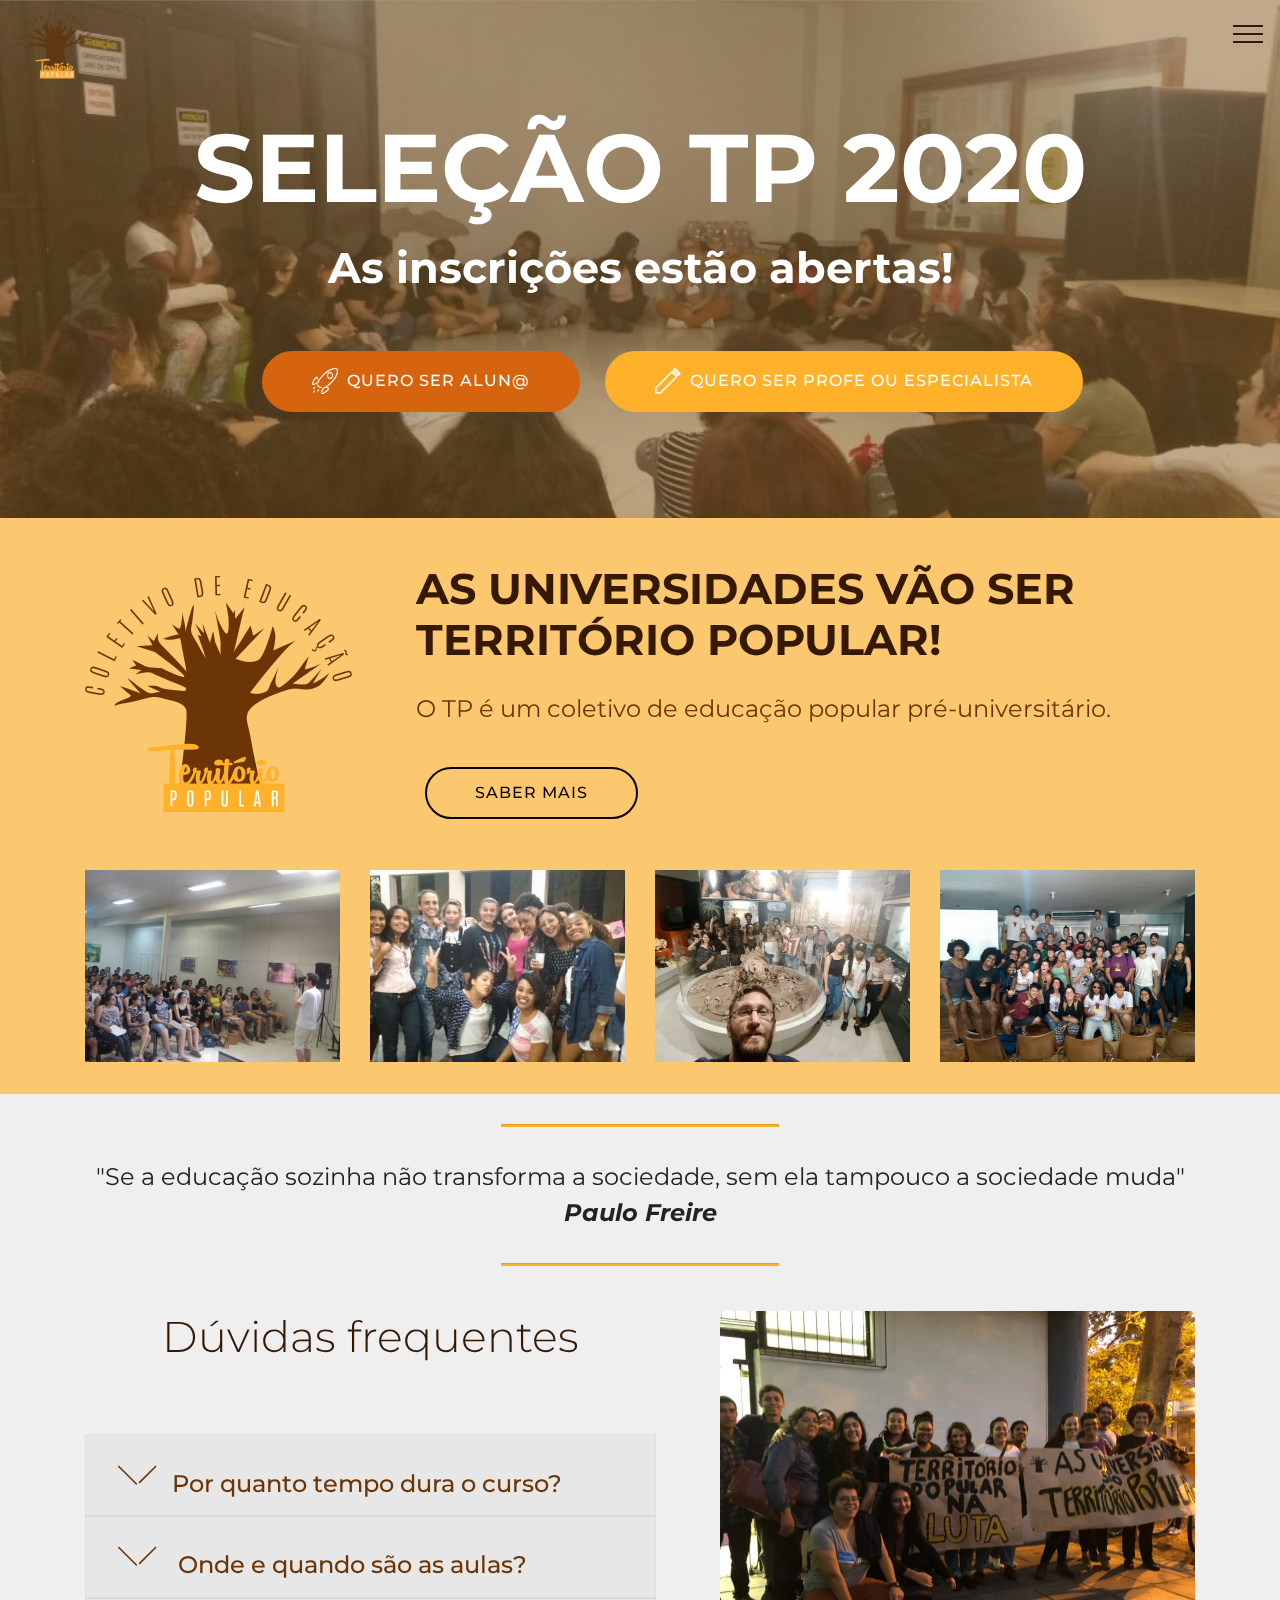
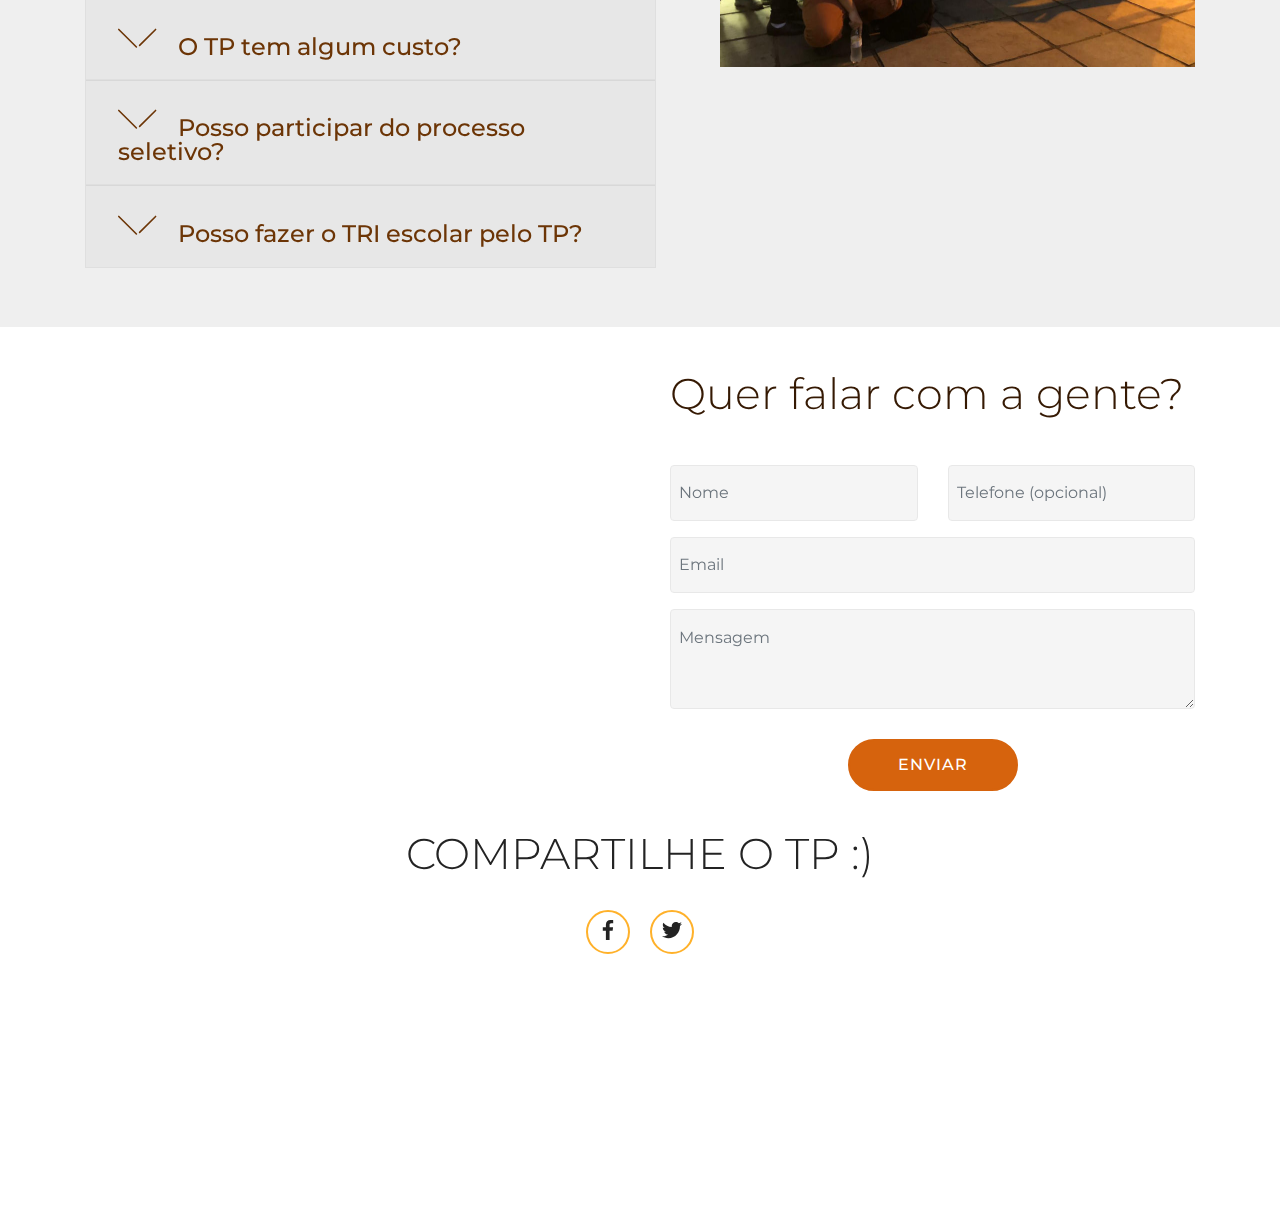
==== index.html @ 2fd25c05 "create github pages" ====
<!DOCTYPE html>
<html  >
<head>
  <!-- Site made with Mobirise Website Builder v4.11.3, https://mobirise.com -->
  <meta charset="UTF-8">
  <meta http-equiv="X-UA-Compatible" content="IE=edge">
  <meta name="generator" content="Mobirise v4.11.3, mobirise.com">
  <meta name="viewport" content="width=device-width, initial-scale=1, minimum-scale=1">
  <link rel="shortcut icon" href="assets/images/logoa4altacom-192x182.png" type="image/x-icon">
  <meta name="description" content="Home">
  
  <title>Território Popular</title>
  <link rel="stylesheet" href="assets/web/assets/mobirise-icons/mobirise-icons.css">
  <link rel="stylesheet" href="assets/web/assets/mobirise-icons-bold/mobirise-icons-bold.css">
  <link rel="stylesheet" href="assets/bootstrap/css/bootstrap.min.css">
  <link rel="stylesheet" href="assets/bootstrap/css/bootstrap-grid.min.css">
  <link rel="stylesheet" href="assets/bootstrap/css/bootstrap-reboot.min.css">
  <link rel="stylesheet" href="assets/dropdown/css/style.css">
  <link rel="stylesheet" href="assets/tether/tether.min.css">
  <link rel="stylesheet" href="assets/socicon/css/styles.css">
  <link rel="stylesheet" href="assets/theme/css/style.css">
  <link rel="preload" as="style" href="assets/mobirise/css/mbr-additional.css"><link rel="stylesheet" href="assets/mobirise/css/mbr-additional.css" type="text/css">
  
  
  
</head>
<body>
  <section class="menu cid-rOp0g1f7FX" once="menu" id="menu1-0">

    

    <nav class="navbar navbar-expand beta-menu navbar-dropdown align-items-center navbar-fixed-top collapsed bg-color transparent">
        <button class="navbar-toggler navbar-toggler-right" type="button" data-toggle="collapse" data-target="#navbarSupportedContent" aria-controls="navbarSupportedContent" aria-expanded="false" aria-label="Toggle navigation">
            <div class="hamburger">
                <span></span>
                <span></span>
                <span></span>
                <span></span>
            </div>
        </button>
        <div class="menu-logo">
            <div class="navbar-brand">
                <span class="navbar-logo">
                    <a href="index.html">
                         <img src="assets/images/logoa4altacom-192x182.png" alt="Mobirise" title="" style="height: 4.7rem;">
                    </a>
                </span>
                
            </div>
        </div>
        <div class="collapse navbar-collapse" id="navbarSupportedContent">
            <ul class="navbar-nav nav-dropdown nav-right" data-app-modern-menu="true"><li class="nav-item">
                    <a class="nav-link link text-white display-4" href="quemsomos.html"><span class="mbri-users mbr-iconfont mbr-iconfont-btn"></span>
                        
                        Quem somos nós</a>
                </li></ul>
            
        </div>
    </nav>
</section>

<section class="engine"><a href="https://mobirise.info/v">free html templates</a></section><section class="mbr-section info4 cid-rOpCXkXZhH mbr-parallax-background" id="info4-h">

    

    <div class="mbr-overlay" style="opacity: 0.5; background-color: rgb(127, 84, 22);">
    </div>
    <div class="container">
        <div class="justify-content-center row">
            <div class="media-container-column title col-12 col-md-10">
                <h2 class="align-right mbr-bold mbr-white pb-3 mbr-fonts-style display-1">SELEÇÃO<span style="font-weight: normal;"> </span>TP<span style="font-weight: normal;"> </span>2020</h2>
                <h3 class="mbr-section-subtitle align-right mbr-light mbr-white pb-3 mbr-fonts-style display-2"><strong>As inscrições estão abertas!</strong></h3>
                
                <div class="mbr-section-btn align-right py-4"><a class="btn btn-secondary display-4" href="selecaoalunos.html"><span class="mbri-rocket mbr-iconfont mbr-iconfont-btn"></span>QUERO SER ALUN@</a>
                    <a class="btn btn-success display-4" href="https://docs.google.com/forms/d/e/1FAIpQLScSswM-ecJUr83fWBvBcWPyx7xpF1rJzGkp_mMMq8sggQeU_Q/viewform"><span class="mbrib-edit2 mbr-iconfont mbr-iconfont-btn"></span>QUERO SER PROFE OU ESPECIALISTA</a></div>
            </div>
        </div>
    </div>
</section>

<section class="header3 cid-rOql4TVYTE" id="header3-q">

    

    

    <div class="container">
        <div class="media-container-row">
            <div class="mbr-figure" style="width: 40%;">
                <img src="assets/images/logo-final-2-534x472.png" alt="Mobirise" title="">
            </div>

            <div class="media-content">
                <h1 class="mbr-section-title mbr-white pb-3 mbr-fonts-style display-2"><strong>AS UNIVERSIDADES VÃO SER<br>TERRITÓRIO POPULAR!</strong></h1>
                
                <div class="mbr-section-text mbr-white pb-3 ">
                    <p class="mbr-text mbr-fonts-style display-5">
                        O TP é um coletivo de educação popular pré-universitário.
                    </p>
                </div>
                <div class="mbr-section-btn"><a class="btn btn-md btn-primary-outline display-4" href="quemsomos.html">SABER MAIS</a></div>
            </div>
        </div>
    </div>

</section>

<section class="mbr-gallery gallery5 cid-rOp0pve74q" id="gallery5-3">

    

    

    <div class="container">
        
        
        <div class="row" id="gallery" data-toggle="modal" data-target="#carouselModal">
            <div class="col-sm-6 col-md-4 col-lg-3 item gallery-image">
                <div class="item-wrapper">
                    <img class="w-100" src="assets/images/12715718-1264770433536695-7918460303074217261-n-2-510x383.jpg" alt="" data-target="#mbrCarousel" data-slide-to="0" title="">
                </div>
            </div>
            <div class="col-sm-6 col-md-4 col-lg-3 item gallery-image">
                <div class="item-wrapper">
                    <img class="w-100" src="assets/images/12321391-1281151458565259-5446871946385673728-n-510x287.jpg" alt="" data-target="#mbrCarousel" data-slide-to="1" title="">
                </div>
            </div>
            <div class="col-sm-6 col-md-4 col-lg-3 item gallery-image">
                <div class="item-wrapper">
                    <img class="w-100" src="assets/images/32207407-2330954070251654-6168576307056607232-n-2-510x383.jpg" alt="" data-target="#mbrCarousel" data-slide-to="2" title="">
                </div>
            </div>
            <div class="col-sm-6 col-md-4 col-lg-3 item gallery-image">
                <div class="item-wrapper">
                    <img class="w-100" src="assets/images/26678136-2139727726040957-8465497923645243134-o-510x383.jpg" alt="" data-target="#mbrCarousel" data-slide-to="3" title="">
                </div>
            </div>
        </div>

        <div class="modal mbr-slider fade" id="carouselModal" tabindex="-1" role="dialog" aria-hidden="true">
            <div class="modal-dialog" role="document">
                <div class="modal-content">
                    <div class="modal-body">
                        <div id="mbrCarousel" class="carousel slide" data-ride="carousel">
                            <div class="carousel-inner">
                                <div class="carousel-item active">
                                    <img class="d-block w-100" src="assets/images/background1.jpg" alt="">
                                </div>
                                <div class="carousel-item">
                                    <img class="d-block w-100" src="assets/images/background2.jpg" alt="">
                                </div>
                                <div class="carousel-item">
                                    <img class="d-block w-100" src="assets/images/background3.jpg" alt="">
                                </div>
                                <div class="carousel-item">
                                    <img class="d-block w-100" src="assets/images/background4.jpg" alt="">
                                </div>
                            </div>
                            <ol class="carousel-indicators">
                                <li data-target="#mbrCarousel" data-slide-to="0" class="active"></li>
                                <li data-target="#mbrCarousel" data-slide-to="1"></li>
                                <li data-target="#mbrCarousel" data-slide-to="2"></li>
                                <li data-target="#mbrCarousel" data-slide-to="3"></li>
                            </ol>
                            <a role="button" href="" class="close" data-dismiss="modal" aria-label="Close">
                            </a>
                            <a class="carousel-control-prev carousel-control" href="#mbrCarousel" role="button" data-slide="prev">
                                <span class="mbri-left mbr-iconfont" aria-hidden="true"></span>
                                <span class="sr-only">Previous</span>
                            </a>
                            <a class="carousel-control-next carousel-control" href="#mbrCarousel" role="button" data-slide="next">
                                <span class="mbri-right mbr-iconfont" aria-hidden="true"></span>
                                <span class="sr-only">Next</span>
                            </a>
                        </div>
                    </div>
                </div>
            </div>
        </div>
    </div>
</section>

<section class="mbr-section article content9 cid-rOqsBpDP77" id="content9-s">
    
     

    <div class="container">
        <div class="inner-container" style="width: 100%;">
            <hr class="line" style="width: 25%;">
            <div class="section-text align-center mbr-fonts-style display-5">"Se a educação sozinha não transforma a sociedade, sem ela tampouco a sociedade muda"<br><em><strong>Paulo Freire</strong></em></div>
            <hr class="line" style="width: 25%;">
        </div>
        </div>
</section>

<section class="toggle2 cid-rOp0xpelkr" id="toggle2-4">
    
        

    
        <div class="container">
            <div class="media-container-row">
                    <div class="toggle-content">
                        <h2 class="mbr-section-title pb-3 align-left mbr-fonts-style display-2">Dúvidas frequentes</h2>
                        
                        <div id="bootstrap-toggle" class="toggle-panel accordionStyles tab-content pt-5 mt-2">
                            <div class="card">
                                <div class="card-header" role="tab" id="headingOne">
                                    <a role="button" class="collapsed panel-title text-black" data-toggle="collapse" data-core="" href="#collapse1_12" aria-expanded="false" aria-controls="collapse1">
                                        <h4 class="mbr-fonts-style display-5">
                                            <span class="sign mbr-iconfont mbri-arrow-down inactive"></span>Por quanto tempo dura o curso?</h4>
                                    </a>
                                </div>
                                <div id="collapse1_12" class="panel-collapse noScroll collapse" role="tabpanel" aria-labelledby="headingOne">
                                    <div class="panel-body p-4">
                                        <p class="mbr-fonts-style panel-text display-7">O curso é extensivo, começando em Março e terminando em Novembro.</p>
                                    </div>
                                </div>
                            </div>
                            <div class="card">
                                <div class="card-header" role="tab" id="headingTwo">
                                    <a role="button" class="collapsed panel-title text-black" data-toggle="collapse" data-core="" href="#collapse2_12" aria-expanded="false" aria-controls="collapse2">
                                        <h4 class="mbr-fonts-style display-5">
                                            <span class="sign mbr-iconfont mbri-arrow-down inactive"></span> Onde e quando são as aulas?</h4>
                                    </a>
                                </div>
                                <div id="collapse2_12" class="panel-collapse noScroll collapse" role="tabpanel" aria-labelledby="headingTwo">
                                    <div class="panel-body p-4">
                                        <p class="mbr-fonts-style panel-text display-7">Nossas aulas acontecem<strong> sempre à noite</strong> no <a href="https://ifrs.edu.br" target="_blank" class="text-secondary"><strong>Instituto Federal do Rio Grande do Sul (IFRS)</strong></a>, no endereço Rua Coronel Vicente, 281 - Centro Histórico (Porto Alegre).<br></p>
                                    </div>
                                </div>
                            </div>
                            <div class="card">
                                <div class="card-header" role="tab" id="headingThree">
                                    <a role="button" class="collapsed panel-title text-black" data-toggle="collapse" data-core="" href="#collapse3_12" aria-expanded="true" aria-controls="collapse3">
                                        <h4 class="mbr-fonts-style display-5">
                                            <span class="sign mbr-iconfont mbri-arrow-down inactive"></span> O TP tem algum custo?</h4>
                                    </a>
                                </div>
                                <div id="collapse3_12" class="panel-collapse noScroll collapse" role="tabpanel" aria-labelledby="headingThree">
                                    <div class="panel-body p-4">
                                        <p class="mbr-fonts-style panel-text display-7"><strong>Não</strong>. Não há taxa de inscrição e as aulas são 100% gratuitas.<br></p>
                                    </div>
                                </div>
                            </div>
                            <div class="card">
                                <div class="card-header" role="tab" id="headingThree">
                                    <a role="button" class="collapsed panel-title  text-black" data-toggle="collapse" data-core="" href="#collapse4_12" aria-expanded="false" aria-controls="collapse4">
                                        <h4 class="mbr-fonts-style display-5">
                                            <span class="sign mbr-iconfont mbri-arrow-down inactive"></span> Posso participar do processo seletivo?</h4>
                                    </a>
                                </div>
                                <div id="collapse4_12" class="panel-collapse noScroll collapse" role="tabpanel" aria-labelledby="headingThree">
                                    <div class="panel-body p-4">
                                        <p class="mbr-fonts-style panel-text display-7"><strong>Sim</strong>! Todas e todos podem participar em um processo seletivo do TP! A escolha de novos alun@s levará em conta alguns critérios de preferência (como gênero, raça, renda etc.).</p>
                                    </div>
                                </div>
                            </div>
                            <div class="card">
                                <div class="card-header" role="tab" id="headingThree">
                                    <a role="button" class="collapsed panel-title text-black" data-toggle="collapse" data-core="" href="#collapse5_12" aria-expanded="false" aria-controls="collapse5">
                                        <h4 class="mbr-fonts-style display-5">
                                            <span class="sign mbr-iconfont mbri-arrow-down inactive"></span>&nbsp;Posso fazer o TRI escolar pelo TP?</h4>
                                    </a>
                                </div>
                                <div id="collapse5_12" class="panel-collapse noScroll collapse" role="tabpanel" aria-labelledby="headingThree">
                                    <div class="panel-body p-4">
                                        <p class="mbr-fonts-style panel-text display-7"><strong>Sim</strong> :) Basta estar matriculado no curso e contatar o Departamento Pedagógico.<br>Somos um projeto de extensão do <a href="https://ifrs.edu.br/ensino/assessoria-de-acoes-inclusivas/nucleo-de-estudo-afro-brasileiro-e-indigena-neabi/" target="_blank">Núcleo de Estudos Afro-brasileiros e Indígenas (NEABI)</a> do IFRS.<br></p>
                                    </div>
                                </div>
                            </div>
                            
                        </div>
                    </div>
                <div class="mbr-figure" style="width: 89%;">
                     <img src="assets/images/whatsapp-image-2020-02-03-at-11.02.23-950x713.jpg" alt="Mobirise" title="">
                </div>
            </div>
        </div>
</section>

<section class="mbr-section form4 cid-rOp3MYUWwT" id="form4-8">

    

    
    <div class="container">
        <div class="row">
            <div class="col-md-6">
                <div class="google-map"><iframe frameborder="0" style="border:0" src="https://www.google.com/maps/embed/v1/place?key=AIzaSyAEIpgj38KyLFELm2bK9Y7krBkz1K-cMq8&amp;q=place_id:ChIJm-Ubgad5GZURLrt4kI5P5UU" allowfullscreen=""></iframe></div>
            </div>
            <div class="col-md-6">
                <h2 class="pb-3 align-left mbr-fonts-style display-2">Quer falar com a gente?</h2>
                <div>
                    <div class="icon-block pb-3 align-left">
                        
                        
                    </div>
                    
                </div>
                <div data-form-type="formoid">
                    <!---Formbuilder Form--->
                    <form action="https://mobirise.com/" method="POST" class="mbr-form form-with-styler" data-form-title="Mobirise Form"><input type="hidden" name="email" data-form-email="true" value="AoHaOocVlgqtAv5cHUhKxVax+GeOd/Mq2oJJMGHf03EhRzRJdmTjw+mT223wHlG6vSEHAVIr11HB2NX+kOhTWfA4wM0bECV2ykBe+jH3/OhY7biZLK1mm9DS4zSNPjRl">
                        <div class="row">
                            <div hidden="hidden" data-form-alert="" class="alert alert-success col-12">Obrigado por entrar em contato com a gente!</div>
                            <div hidden="hidden" data-form-alert-danger="" class="alert alert-danger col-12">
                            </div>
                        </div>
                        <div class="dragArea row">
                            <div class="col-md-6  form-group" data-for="name">
                                <input type="text" name="name" placeholder="Nome" data-form-field="Name" required="required" class="form-control input display-7" id="name-form4-8">
                            </div>
                            <div class="col-md-6  form-group" data-for="phone">
                                <input type="text" name="phone" placeholder="Telefone (opcional)" data-form-field="Phone" required="required" class="form-control input display-7" id="phone-form4-8">
                            </div>
                            <div data-for="email" class="col-md-12  form-group">
                                <input type="text" name="email" placeholder="Email" data-form-field="Email" class="form-control input display-7" required="required" id="email-form4-8">
                            </div>
                            <div data-for="message" class="col-md-12  form-group">
                                <textarea name="message" placeholder="Mensagem" data-form-field="Message" class="form-control input display-7" id="message-form4-8"></textarea>
                            </div>
                            <div class="col-md-12 input-group-btn  mt-2 align-center"><button type="submit" class="btn btn-form btn-secondary display-4">ENVIAR</button></div>
                        </div>
                    </form><!---Formbuilder Form--->
                </div>
            </div>
        </div>
    </div>
</section>

<section class="cid-rOp0KMqfgs" id="social-buttons1-5">
    
    

    

    <div class="container">
        <div class="media-container-row">
            <div class="col-md-8 align-center">
                <h2 class="pb-3 mbr-section-title mbr-fonts-style display-2">
                    COMPARTILHE O TP :)</h2>
                <div>
                    <div class="mbr-social-likes" data-counters="false">
                        <span class="btn btn-social facebook mx-2" title="Share link on Facebook">
                            <i class="socicon socicon-facebook"></i>
                        </span>
                        <span class="btn btn-social twitter mx-2" title="Share link on Twitter">
                            <i class="socicon socicon-twitter"></i>
                        </span>
                        
                        
                    </div>
                </div>
            </div>
        </div>
    </div>
</section>

<section class="cid-rOp3UABpz6 mbr-reveal" id="footer5-9">

    

    

    <div class="container">
        <div class="media-container-row">
            <div class="col-md-3">
                <div class="media-wrap">
                    
                       <img src="assets/images/logoa4altacom-192x182.png" alt="Mobirise" title="">
                    
                </div>
            </div>
            <div class="col-md-9">
                <p class="mbr-text align-right links mbr-fonts-style display-7">
                    <a href="quemsomos.html" class="text-black">SOBRE NÓS</a>&nbsp;&nbsp; &nbsp;&nbsp;<a href="selecaoalunos.html" class="text-black">SELEÇÃO DE A</a>LUN@S&nbsp; &nbsp; <a href="https://docs.google.com/forms/d/e/1FAIpQLScSswM-ecJUr83fWBvBcWPyx7xpF1rJzGkp_mMMq8sggQeU_Q/viewform" class="text-black">SELEÇÃO DE PROFES</a></p>
            </div>
        </div>
        <div class="footer-lower">
            <div class="media-container-row">
                <div class="col-md-12">
                    <hr>
                </div>
            </div>
            <div class="media-container-row mbr-white">
                <div class="col-md-6 copyright">
                    <p class="mbr-text mbr-fonts-style display-7">Território Popular - Porto Alegre, RS/Brasil</p>
                </div>
                <div class="col-md-6">
                    <div class="social-list align-right">
                        <div class="soc-item">
                            
                                <a href="https://www.instagram.com/territoriopopular/"><span class="mbr-iconfont mbr-iconfont-social socicon-instagram socicon" style="color: rgb(53, 25, 3); fill: rgb(53, 25, 3);"></span></a>
                            
                        </div>
                        <div class="soc-item">
                            <a href="https://www.facebook.com/territoriopopular" target="_blank">
                                <span class="mbr-iconfont mbr-iconfont-social socicon-facebook socicon" style="color: rgb(53, 25, 3); fill: rgb(53, 25, 3);"></span>
                            </a>
                        </div>
                        
                        
                        
                        
                    </div>
                </div>
            </div>
        </div>
    </div>
</section>


  <script src="assets/web/assets/jquery/jquery.min.js"></script>
  <script src="assets/popper/popper.min.js"></script>
  <script src="assets/bootstrap/js/bootstrap.min.js"></script>
  <script src="assets/smoothscroll/smooth-scroll.js"></script>
  <script src="assets/dropdown/js/nav-dropdown.js"></script>
  <script src="assets/dropdown/js/navbar-dropdown.js"></script>
  <script src="assets/touchswipe/jquery.touch-swipe.min.js"></script>
  <script src="assets/parallax/jarallax.min.js"></script>
  <script src="assets/mbr-switch-arrow/mbr-switch-arrow.js"></script>
  <script src="assets/sociallikes/social-likes.js"></script>
  <script src="assets/tether/tether.min.js"></script>
  <script src="assets/theme/js/script.js"></script>
  <script src="assets/formoid/formoid.min.js"></script>
  
  
</body>
</html>
---- assets/web/assets/mobirise-icons/mobirise-icons.css ----
@font-face {
  font-family: 'MobiriseIcons';
  src:  url('mobirise-icons.eot?spat4u');
  src:  url('mobirise-icons.eot?spat4u#iefix') format('embedded-opentype'),
    url('mobirise-icons.ttf?spat4u') format('truetype'),
    url('mobirise-icons.woff?spat4u') format('woff'),
    url('mobirise-icons.svg?spat4u#MobiriseIcons') format('svg');
  font-weight: normal;
  font-style: normal;
  font-display: swap;
}

[class^="mbri-"], [class*=" mbri-"] {
  /* use !important to prevent issues with browser extensions that change fonts */
  font-family: MobiriseIcons !important;
  speak: none;
  font-style: normal;
  font-weight: normal;
  font-variant: normal;
  text-transform: none;
  line-height: 1;

  /* Better Font Rendering =========== */
  -webkit-font-smoothing: antialiased;
  -moz-osx-font-smoothing: grayscale;
}

.mbri-add-submenu:before {
  content: "\e900";
}
.mbri-alert:before {
  content: "\e901";
}
.mbri-align-center:before {
  content: "\e902";
}
.mbri-align-justify:before {
  content: "\e903";
}
.mbri-align-left:before {
  content: "\e904";
}
.mbri-align-right:before {
  content: "\e905";
}
.mbri-android:before {
  content: "\e906";
}
.mbri-apple:before {
  content: "\e907";
}
.mbri-arrow-down:before {
  content: "\e908";
}
.mbri-arrow-next:before {
  content: "\e909";
}
.mbri-arrow-prev:before {
  content: "\e90a";
}
.mbri-arrow-up:before {
  content: "\e90b";
}
.mbri-bold:before {
  content: "\e90c";
}
.mbri-bookmark:before {
  content: "\e90d";
}
.mbri-bootstrap:before {
  content: "\e90e";
}
.mbri-briefcase:before {
  content: "\e90f";
}
.mbri-browse:before {
  content: "\e910";
}
.mbri-bulleted-list:before {
  content: "\e911";
}
.mbri-calendar:before {
  content: "\e912";
}
.mbri-camera:before {
  content: "\e913";
}
.mbri-cart-add:before {
  content: "\e914";
}
.mbri-cart-full:before {
  content: "\e915";
}
.mbri-cash:before {
  content: "\e916";
}
.mbri-change-style:before {
  content: "\e917";
}
.mbri-chat:before {
  content: "\e918";
}
.mbri-clock:before {
  content: "\e919";
}
.mbri-close:before {
  content: "\e91a";
}
.mbri-cloud:before {
  content: "\e91b";
}
.mbri-code:before {
  content: "\e91c";
}
.mbri-contact-form:before {
  content: "\e91d";
}
.mbri-credit-card:before {
  content: "\e91e";
}
.mbri-cursor-click:before {
  content: "\e91f";
}
.mbri-cust-feedback:before {
  content: "\e920";
}
.mbri-database:before {
  content: "\e921";
}
.mbri-delivery:before {
  content: "\e922";
}
.mbri-desktop:before {
  content: "\e923";
}
.mbri-devices:before {
  content: "\e924";
}
.mbri-down:before {
  content: "\e925";
}
.mbri-download:before {
  content: "\e989";
}
.mbri-drag-n-drop:before {
  content: "\e927";
}
.mbri-drag-n-drop2:before {
  content: "\e928";
}
.mbri-edit:before {
  content: "\e929";
}
.mbri-edit2:before {
  content: "\e92a";
}
.mbri-error:before {
  content: "\e92b";
}
.mbri-extension:before {
  content: "\e92c";
}
.mbri-features:before {
  content: "\e92d";
}
.mbri-file:before {
  content: "\e92e";
}
.mbri-flag:before {
  content: "\e92f";
}
.mbri-folder:before {
  content: "\e930";
}
.mbri-gift:before {
  content: "\e931";
}
.mbri-github:before {
  content: "\e932";
}
.mbri-globe:before {
  content: "\e933";
}
.mbri-globe-2:before {
  content: "\e934";
}
.mbri-growing-chart:before {
  content: "\e935";
}
.mbri-hearth:before {
  content: "\e936";
}
.mbri-help:before {
  content: "\e937";
}
.mbri-home:before {
  content: "\e938";
}
.mbri-hot-cup:before {
  content: "\e939";
}
.mbri-idea:before {
  content: "\e93a";
}
.mbri-image-gallery:before {
  content: "\e93b";
}
.mbri-image-slider:before {
  content: "\e93c";
}
.mbri-info:before {
  content: "\e93d";
}
.mbri-italic:before {
  content: "\e93e";
}
.mbri-key:before {
  content: "\e93f";
}
.mbri-laptop:before {
  content: "\e940";
}
.mbri-layers:before {
  content: "\e941";
}
.mbri-left-right:before {
  content: "\e942";
}
.mbri-left:before {
  content: "\e943";
}
.mbri-letter:before {
  content: "\e944";
}
.mbri-like:before {
  content: "\e945";
}
.mbri-link:before {
  content: "\e946";
}
.mbri-lock:before {
  content: "\e947";
}
.mbri-login:before {
  content: "\e948";
}
.mbri-logout:before {
  content: "\e949";
}
.mbri-magic-stick:before {
  content: "\e94a";
}
.mbri-map-pin:before {
  content: "\e94b";
}
.mbri-menu:before {
  content: "\e94c";
}
.mbri-mobile:before {
  content: "\e94d";
}
.mbri-mobile2:before {
  content: "\e94e";
}
.mbri-mobirise:before {
  content: "\e94f";
}
.mbri-more-horizontal:before {
  content: "\e950";
}
.mbri-more-vertical:before {
  content: "\e951";
}
.mbri-music:before {
  content: "\e952";
}
.mbri-new-file:before {
  content: "\e953";
}
.mbri-numbered-list:before {
  content: "\e954";
}
.mbri-opened-folder:before {
  content: "\e955";
}
.mbri-pages:before {
  content: "\e956";
}
.mbri-paper-plane:before {
  content: "\e957";
}
.mbri-paperclip:before {
  content: "\e958";
}
.mbri-photo:before {
  content: "\e959";
}
.mbri-photos:before {
  content: "\e95a";
}
.mbri-pin:before {
  content: "\e95b";
}
.mbri-play:before {
  content: "\e95c";
}
.mbri-plus:before {
  content: "\e95d";
}
.mbri-preview:before {
  content: "\e95e";
}
.mbri-print:before {
  content: "\e95f";
}
.mbri-protect:before {
  content: "\e960";
}
.mbri-question:before {
  content: "\e961";
}
.mbri-quote-left:before {
  content: "\e962";
}
.mbri-quote-right:before {
  content: "\e963";
}
.mbri-refresh:before {
  content: "\e964";
}
.mbri-responsive:before {
  content: "\e965";
}
.mbri-right:before {
  content: "\e966";
}
.mbri-rocket:before {
  content: "\e967";
}
.mbri-sad-face:before {
  content: "\e968";
}
.mbri-sale:before {
  content: "\e969";
}
.mbri-save:before {
  content: "\e96a";
}
.mbri-search:before {
  content: "\e96b";
}
.mbri-setting:before {
  content: "\e96c";
}
.mbri-setting2:before {
  content: "\e96d";
}
.mbri-setting3:before {
  content: "\e96e";
}
.mbri-share:before {
  content: "\e96f";
}
.mbri-shopping-bag:before {
  content: "\e970";
}
.mbri-shopping-basket:before {
  content: "\e971";
}
.mbri-shopping-cart:before {
  content: "\e972";
}
.mbri-sites:before {
  content: "\e973";
}
.mbri-smile-face:before {
  content: "\e974";
}
.mbri-speed:before {
  content: "\e975";
}
.mbri-star:before {
  content: "\e976";
}
.mbri-success:before {
  content: "\e977";
}
.mbri-sun:before {
  content: "\e978";
}
.mbri-sun2:before {
  content: "\e979";
}
.mbri-tablet:before {
  content: "\e97a";
}
.mbri-tablet-vertical:before {
  content: "\e97b";
}
.mbri-target:before {
  content: "\e97c";
}
.mbri-timer:before {
  content: "\e97d";
}
.mbri-to-ftp:before {
  content: "\e97e";
}
.mbri-to-local-drive:before {
  content: "\e97f";
}
.mbri-touch-swipe:before {
  content: "\e980";
}
.mbri-touch:before {
  content: "\e981";
}
.mbri-trash:before {
  content: "\e982";
}
.mbri-underline:before {
  content: "\e983";
}
.mbri-unlink:before {
  content: "\e984";
}
.mbri-unlock:before {
  content: "\e985";
}
.mbri-up-down:before {
  content: "\e986";
}
.mbri-up:before {
  content: "\e987";
}
.mbri-update:before {
  content: "\e988";
}
.mbri-upload:before {
 content: "\e926"; 
}
.mbri-user:before {
  content: "\e98a";
}
.mbri-user2:before {
  content: "\e98b";
}
.mbri-users:before {
  content: "\e98c";
}
.mbri-video:before {
  content: "\e98d";
}
.mbri-video-play:before {
  content: "\e98e";
}
.mbri-watch:before {
  content: "\e98f";
}
.mbri-website-theme:before {
  content: "\e990";
}
.mbri-wifi:before {
  content: "\e991";
}
.mbri-windows:before {
  content: "\e992";
}
.mbri-zoom-out:before {
  content: "\e993";
}
.mbri-redo:before {
  content: "\e994";
}
.mbri-undo:before {
  content: "\e995";
}
---- assets/web/assets/mobirise-icons-bold/mobirise-icons-bold.css ----
@font-face {
  font-family: 'mobirise-icons-bold';
  font-display: swap;
  src:  url('mobirise-icons-bold.eot?m1l4yr');
  src:  url('mobirise-icons-bold.eot?m1l4yr#iefix') format('embedded-opentype'),
    url('mobirise-icons-bold.ttf?m1l4yr') format('truetype'),
    url('mobirise-icons-bold.woff?m1l4yr') format('woff'),
    url('mobirise-icons-bold.svg?m1l4yr#mobirise-icons-bold') format('svg');
  font-weight: normal;
  font-style: normal;
}

[class^="mbrib-"], [class*="mbrib-"] {
  /* use !important to prevent issues with browser extensions that change fonts */
  font-family: 'mobirise-icons-bold' !important;
  speak: none;
  font-style: normal;
  font-weight: normal;
  font-variant: normal;
  text-transform: none;
  line-height: 1;

  /* Better Font Rendering =========== */
  -webkit-font-smoothing: antialiased;
  -moz-osx-font-smoothing: grayscale;
}

.mbrib-add-submenu:before {
  content: "\e900";
}
.mbrib-alert:before {
  content: "\e901";
}
.mbrib-align-center:before {
  content: "\e902";
}
.mbrib-align-justify:before {
  content: "\e903";
}
.mbrib-align-left:before {
  content: "\e904";
}
.mbrib-align-right:before {
  content: "\e905";
}
.mbrib-android:before {
  content: "\e906";
}
.mbrib-apple:before {
  content: "\e907";
}
.mbrib-arrow-down:before {
  content: "\e908";
}
.mbrib-arrow-next:before {
  content: "\e909";
}
.mbrib-arrow-prev:before {
  content: "\e90a";
}
.mbrib-arrow-up:before {
  content: "\e90b";
}
.mbrib-bold:before {
  content: "\e90c";
}
.mbrib-bookmark:before {
  content: "\e90d";
}
.mbrib-bootstrap:before {
  content: "\e90e";
}
.mbrib-briefcase:before {
  content: "\e90f";
}
.mbrib-browse:before {
  content: "\e910";
}
.mbrib-bulleted-list:before {
  content: "\e911";
}
.mbrib-calendar:before {
  content: "\e912";
}
.mbrib-camera:before {
  content: "\e913";
}
.mbrib-cart-add:before {
  content: "\e914";
}
.mbrib-cart-full:before {
  content: "\e915";
}
.mbrib-cash:before {
  content: "\e916";
}
.mbrib-change-style:before {
  content: "\e917";
}
.mbrib-chat:before {
  content: "\e918";
}
.mbrib-clock:before {
  content: "\e919";
}
.mbrib-close:before {
  content: "\e91a";
}
.mbrib-cloud:before {
  content: "\e91b";
}
.mbrib-code:before {
  content: "\e91c";
}
.mbrib-contact-form:before {
  content: "\e91d";
}
.mbrib-credit-card:before {
  content: "\e91e";
}
.mbrib-cursor-click:before {
  content: "\e91f";
}
.mbrib-cust-feedback:before {
  content: "\e920";
}
.mbrib-database:before {
  content: "\e921";
}
.mbrib-delivery:before {
  content: "\e922";
}
.mbrib-desktop:before {
  content: "\e923";
}
.mbrib-devices:before {
  content: "\e924";
}
.mbrib-down:before {
  content: "\e925";
}
.mbrib-download:before {
  content: "\e926";
}
.mbrib-drag-n-drop:before {
  content: "\e927";
}
.mbrib-drag-n-drop2:before {
  content: "\e928";
}
.mbrib-edit:before {
  content: "\e929";
}
.mbrib-edit2:before {
  content: "\e92a";
}
.mbrib-error:before {
  content: "\e92b";
}
.mbrib-extension:before {
  content: "\e92c";
}
.mbrib-features:before {
  content: "\e92d";
}
.mbrib-file:before {
  content: "\e92e";
}
.mbrib-flag:before {
  content: "\e92f";
}
.mbrib-folder:before {
  content: "\e930";
}
.mbrib-gift:before {
  content: "\e931";
}
.mbrib-github:before {
  content: "\e932";
}
.mbrib-globe-2:before {
  content: "\e933";
}
.mbrib-globe:before {
  content: "\e934";
}
.mbrib-growing-chart:before {
  content: "\e935";
}
.mbrib-hearth:before {
  content: "\e936";
}
.mbrib-help:before {
  content: "\e937";
}
.mbrib-home:before {
  content: "\e938";
}
.mbrib-hot-cup:before {
  content: "\e939";
}
.mbrib-idea:before {
  content: "\e93a";
}
.mbrib-image-gallery:before {
  content: "\e93b";
}
.mbrib-image-slider:before {
  content: "\e93c";
}
.mbrib-info:before {
  content: "\e93d";
}
.mbrib-italic:before {
  content: "\e93e";
}
.mbrib-key:before {
  content: "\e93f";
}
.mbrib-laptop:before {
  content: "\e940";
}
.mbrib-layers:before {
  content: "\e941";
}
.mbrib-left-right:before {
  content: "\e942";
}
.mbrib-left:before {
  content: "\e943";
}
.mbrib-letter:before {
  content: "\e944";
}
.mbrib-like:before {
  content: "\e945";
}
.mbrib-link:before {
  content: "\e946";
}
.mbrib-lock:before {
  content: "\e947";
}
.mbrib-login:before {
  content: "\e948";
}
.mbrib-logout:before {
  content: "\e949";
}
.mbrib-magic-stick:before {
  content: "\e94a";
}
.mbrib-map-pin:before {
  content: "\e94b";
}
.mbrib-menu:before {
  content: "\e94c";
}
.mbrib-mobile:before {
  content: "\e94d";
}
.mbrib-mobile2:before {
  content: "\e94e";
}
.mbrib-mobirise:before {
  content: "\e94f";
}
.mbrib-more-horizontal:before {
  content: "\e950";
}
.mbrib-more-vertical:before {
  content: "\e951";
}
.mbrib-music:before {
  content: "\e952";
}
.mbrib-new-file:before {
  content: "\e953";
}
.mbrib-numbered-list:before {
  content: "\e954";
}
.mbrib-opened-folder:before {
  content: "\e955";
}
.mbrib-pages:before {
  content: "\e956";
}
.mbrib-paper-plane:before {
  content: "\e957";
}
.mbrib-paperclip:before {
  content: "\e958";
}
.mbrib-photo:before {
  content: "\e959";
}
.mbrib-photos:before {
  content: "\e95a";
}
.mbrib-pin:before {
  content: "\e95b";
}
.mbrib-play:before {
  content: "\e95c";
}
.mbrib-plus:before {
  content: "\e95d";
}
.mbrib-preview:before {
  content: "\e95e";
}
.mbrib-print:before {
  content: "\e95f";
}
.mbrib-protect:before {
  content: "\e960";
}
.mbrib-question:before {
  content: "\e961";
}
.mbrib-quote-left:before {
  content: "\e962";
}
.mbrib-quote-right:before {
  content: "\e963";
}
.mbrib-redo:before {
  content: "\e964";
}
.mbrib-refresh:before {
  content: "\e965";
}
.mbrib-responsive:before {
  content: "\e966";
}
.mbrib-right:before {
  content: "\e967";
}
.mbrib-rocket:before {
  content: "\e968";
}
.mbrib-sad-face:before {
  content: "\e969";
}
.mbrib-sale:before {
  content: "\e96a";
}
.mbrib-save:before {
  content: "\e96b";
}
.mbrib-search:before {
  content: "\e96c";
}
.mbrib-setting:before {
  content: "\e96d";
}
.mbrib-setting2:before {
  content: "\e96e";
}
.mbrib-setting3:before {
  content: "\e96f";
}
.mbrib-share:before {
  content: "\e970";
}
.mbrib-shopping-bag:before {
  content: "\e971";
}
.mbrib-shopping-basket:before {
  content: "\e972";
}
.mbrib-shopping-cart:before {
  content: "\e973";
}
.mbrib-sites:before {
  content: "\e974";
}
.mbrib-smile-face:before {
  content: "\e975";
}
.mbrib-speed:before {
  content: "\e976";
}
.mbrib-star:before {
  content: "\e977";
}
.mbrib-success:before {
  content: "\e978";
}
.mbrib-sun:before {
  content: "\e979";
}
.mbrib-sun2:before {
  content: "\e97a";
}
.mbrib-tablet-vertical:before {
  content: "\e97b";
}
.mbrib-tablet:before {
  content: "\e97c";
}
.mbrib-target:before {
  content: "\e97d";
}
.mbrib-timer:before {
  content: "\e97e";
}
.mbrib-to-ftp:before {
  content: "\e97f";
}
.mbrib-to-local-drive:before {
  content: "\e980";
}
.mbrib-touch-swipe:before {
  content: "\e981";
}
.mbrib-touch:before {
  content: "\e982";
}
.mbrib-trash:before {
  content: "\e983";
}
.mbrib-underline:before {
  content: "\e984";
}
.mbrib-undo:before {
  content: "\e985";
}
.mbrib-unlink:before {
  content: "\e986";
}
.mbrib-unlock:before {
  content: "\e987";
}
.mbrib-up-down:before {
  content: "\e988";
}
.mbrib-up:before {
  content: "\e989";
}
.mbrib-update:before {
  content: "\e98a";
}
.mbrib-upload:before {
  content: "\e98b";
}
.mbrib-user:before {
  content: "\e98c";
}
.mbrib-user2:before {
  content: "\e98d";
}
.mbrib-users:before {
  content: "\e98e";
}
.mbrib-video-play:before {
  content: "\e98f";
}
.mbrib-video:before {
  content: "\e990";
}
.mbrib-watch:before {
  content: "\e991";
}
.mbrib-website-theme:before {
  content: "\e992";
}
.mbrib-wifi:before {
  content: "\e993";
}
.mbrib-windows:before {
  content: "\e994";
}
.mbrib-zoom-out:before {
  content: "\e995";
}
---- assets/dropdown/css/style.css ----
.navbar-dropdown {
  left: 0;
  padding: 0;
  position: absolute;
  right: 0;
  top: 0;
  transition: all 0.45s ease;
  z-index: 1030;
  background: #282828; }
  .navbar-dropdown .navbar-logo {
    margin-right: 0.8rem;
    transition: margin 0.3s ease-in-out;
    vertical-align: middle; }
    .navbar-dropdown .navbar-logo img {
      height: 3.125rem;
      transition: all 0.3s ease-in-out; }
    .navbar-dropdown .navbar-logo.mbr-iconfont {
      font-size: 3.125rem;
      line-height: 3.125rem; }
  .navbar-dropdown .navbar-caption {
    font-weight: 700;
    white-space: normal;
    vertical-align: -4px;
    line-height: 3.125rem !important; }
    .navbar-dropdown .navbar-caption, .navbar-dropdown .navbar-caption:hover {
      color: inherit;
      text-decoration: none; }
  .navbar-dropdown .mbr-iconfont + .navbar-caption {
    vertical-align: -1px; }
  .navbar-dropdown.navbar-fixed-top {
    position: fixed; }
  .navbar-dropdown .navbar-brand span {
    vertical-align: -4px; }
  .navbar-dropdown.bg-color.transparent {
    background: none; }
  .navbar-dropdown.navbar-short .navbar-brand {
    padding: 0.625rem 0; }
    .navbar-dropdown.navbar-short .navbar-brand span {
      vertical-align: -1px; }
  .navbar-dropdown.navbar-short .navbar-caption {
    line-height: 2.375rem !important;
    vertical-align: -2px; }
  .navbar-dropdown.navbar-short .navbar-logo {
    margin-right: 0.5rem; }
    .navbar-dropdown.navbar-short .navbar-logo img {
      height: 2.375rem; }
    .navbar-dropdown.navbar-short .navbar-logo.mbr-iconfont {
      font-size: 2.375rem;
      line-height: 2.375rem; }
  .navbar-dropdown.navbar-short .mbr-table-cell {
    height: 3.625rem; }
  .navbar-dropdown .navbar-close {
    left: 0.6875rem;
    position: fixed;
    top: 0.75rem;
    z-index: 1000; }
  .navbar-dropdown .hamburger-icon {
    content: "";
    display: inline-block;
    vertical-align: middle;
    width: 16px;
    -webkit-box-shadow: 0 -6px 0 1px #282828,0 0 0 1px #282828,0 6px 0 1px #282828;
    -moz-box-shadow: 0 -6px 0 1px #282828,0 0 0 1px #282828,0 6px 0 1px #282828;
    box-shadow: 0 -6px 0 1px #282828,0 0 0 1px #282828,0 6px 0 1px #282828; }

.dropdown-menu .dropdown-toggle[data-toggle="dropdown-submenu"]::after {
  border-bottom: 0.35em solid transparent;
  border-left: 0.35em solid;
  border-right: 0;
  border-top: 0.35em solid transparent;
  margin-left: 0.3rem; }

.dropdown-menu .dropdown-item:focus {
  outline: 0; }

.nav-dropdown {
  font-size: 0.75rem;
  font-weight: 500;
  height: auto !important; }
  .nav-dropdown .nav-btn {
    padding-left: 1rem; }
  .nav-dropdown .link {
    margin: .667em 1.667em;
    font-weight: 500;
    padding: 0;
    transition: color .2s ease-in-out; }
    .nav-dropdown .link.dropdown-toggle {
      margin-right: 2.583em; }
      .nav-dropdown .link.dropdown-toggle::after {
        margin-left: .25rem;
        border-top: 0.35em solid;
        border-right: 0.35em solid transparent;
        border-left: 0.35em solid transparent;
        border-bottom: 0; }
      .nav-dropdown .link.dropdown-toggle[aria-expanded="true"] {
        margin: 0;
        padding: 0.667em 3.263em  0.667em 1.667em; }
  .nav-dropdown .link::after,
  .nav-dropdown .dropdown-item::after {
    color: inherit; }
  .nav-dropdown .btn {
    font-size: 0.75rem;
    font-weight: 700;
    letter-spacing: 0;
    margin-bottom: 0;
    padding-left: 1.25rem;
    padding-right: 1.25rem; }
  .nav-dropdown .dropdown-menu {
    border-radius: 0;
    border: 0;
    left: 0;
    margin: 0;
    padding-bottom: 1.25rem;
    padding-top: 1.25rem;
    position: relative; }
  .nav-dropdown .dropdown-submenu {
    margin-left: 0.125rem;
    top: 0; }
  .nav-dropdown .dropdown-item {
    font-weight: 500;
    line-height: 2;
    padding: 0.3846em 4.615em 0.3846em 1.5385em;
    position: relative;
    transition: color .2s ease-in-out, background-color .2s ease-in-out; }
    .nav-dropdown .dropdown-item::after {
      margin-top: -0.3077em;
      position: absolute;
      right: 1.1538em;
      top: 50%; }
    .nav-dropdown .dropdown-item:focus, .nav-dropdown .dropdown-item:hover {
      background: none; }

@media (max-width: 767px) {
  .nav-dropdown.navbar-toggleable-sm {
    bottom: 0;
    display: none;
    left: 0;
    overflow-x: hidden;
    position: fixed;
    top: 0;
    transform: translateX(-100%);
    -ms-transform: translateX(-100%);
    -webkit-transform: translateX(-100%);
    width: 18.75rem;
    z-index: 999; } }
.nav-dropdown.navbar-toggleable-xl {
  bottom: 0;
  display: none;
  left: 0;
  overflow-x: hidden;
  position: fixed;
  top: 0;
  transform: translateX(-100%);
  -ms-transform: translateX(-100%);
  -webkit-transform: translateX(-100%);
  width: 18.75rem;
  z-index: 999; }

.nav-dropdown-sm {
  display: block !important;
  overflow-x: hidden;
  overflow: auto;
  padding-top: 3.875rem; }
  .nav-dropdown-sm::after {
    content: "";
    display: block;
    height: 3rem;
    width: 100%; }
  .nav-dropdown-sm.collapse.in ~ .navbar-close {
    display: block !important; }
  .nav-dropdown-sm.collapsing, .nav-dropdown-sm.collapse.in {
    transform: translateX(0);
    -ms-transform: translateX(0);
    -webkit-transform: translateX(0);
    transition: all 0.25s ease-out;
    -webkit-transition: all 0.25s ease-out;
    background: #282828; }
  .nav-dropdown-sm.collapsing[aria-expanded="false"] {
    transform: translateX(-100%);
    -ms-transform: translateX(-100%);
    -webkit-transform: translateX(-100%); }
  .nav-dropdown-sm .nav-item {
    display: block;
    margin-left: 0 !important;
    padding-left: 0; }
  .nav-dropdown-sm .link,
  .nav-dropdown-sm .dropdown-item {
    border-top: 1px dotted rgba(255, 255, 255, 0.1);
    font-size: 0.8125rem;
    line-height: 1.6;
    margin: 0 !important;
    padding: 0.875rem 2.4rem 0.875rem 1.5625rem !important;
    position: relative;
    white-space: normal; }
    .nav-dropdown-sm .link:focus, .nav-dropdown-sm .link:hover,
    .nav-dropdown-sm .dropdown-item:focus,
    .nav-dropdown-sm .dropdown-item:hover {
      background: rgba(0, 0, 0, 0.2) !important;
      color: #c0a375; }
  .nav-dropdown-sm .nav-btn {
    position: relative;
    padding: 1.5625rem 1.5625rem 0 1.5625rem; }
    .nav-dropdown-sm .nav-btn::before {
      border-top: 1px dotted rgba(255, 255, 255, 0.1);
      content: "";
      left: 0;
      position: absolute;
      top: 0;
      width: 100%; }
    .nav-dropdown-sm .nav-btn + .nav-btn {
      padding-top: 0.625rem; }
      .nav-dropdown-sm .nav-btn + .nav-btn::before {
        display: none; }
  .nav-dropdown-sm .btn {
    padding: 0.625rem 0; }
  .nav-dropdown-sm .dropdown-toggle[data-toggle="dropdown-submenu"]::after {
    margin-left: .25rem;
    border-top: 0.35em solid;
    border-right: 0.35em solid transparent;
    border-left: 0.35em solid transparent;
    border-bottom: 0; }
  .nav-dropdown-sm .dropdown-toggle[data-toggle="dropdown-submenu"][aria-expanded="true"]::after {
    border-top: 0;
    border-right: 0.35em solid transparent;
    border-left: 0.35em solid transparent;
    border-bottom: 0.35em solid; }
  .nav-dropdown-sm .dropdown-menu {
    margin: 0;
    padding: 0;
    position: relative;
    top: 0;
    left: 0;
    width: 100%;
    border: 0;
    float: none;
    border-radius: 0;
    background: none; }
  .nav-dropdown-sm .dropdown-submenu {
    left: 100%;
    margin-left: 0.125rem;
    margin-top: -1.25rem;
    top: 0; }

.navbar-toggleable-sm .nav-dropdown .dropdown-menu {
  position: absolute; }

.navbar-toggleable-sm .nav-dropdown .dropdown-submenu {
  left: 100%;
  margin-left: 0.125rem;
  margin-top: -1.25rem;
  top: 0; }

.navbar-toggleable-sm.opened .nav-dropdown .dropdown-menu {
  position: relative; }

.navbar-toggleable-sm.opened .nav-dropdown .dropdown-submenu {
  left: 0;
  margin-left: 00rem;
  margin-top: 0rem;
  top: 0; }

.is-builder .nav-dropdown.collapsing {
  transition: none !important; }

/*# sourceMappingURL=style.css.map */
---- assets/socicon/css/styles.css ----
@charset "UTF-8";

@font-face {
  font-family: "socicon";
  src:url("../fonts/socicon.eot");
  src:url("../fonts/socicon.eot?#iefix") format("embedded-opentype"),
    url("../fonts/socicon.woff") format("woff"),
    url("../fonts/socicon.ttf") format("truetype"),
    url("../fonts/socicon.svg#socicon") format("svg");
  font-weight: normal;
  font-style: normal;
  font-display:swap;
}

[data-icon]:before {
  font-family: "socicon" !important;
  content: attr(data-icon);
  font-style: normal !important;
  font-weight: normal !important;
  font-variant: normal !important;
  text-transform: none !important;
  speak: none;
  line-height: 1;
  -webkit-font-smoothing: antialiased;
  -moz-osx-font-smoothing: grayscale;
}

[class^="socicon-"]:before,
[class*=" socicon-"]:before {
  font-family: "socicon" !important;
  font-style: normal !important;
  font-weight: normal !important;
  font-variant: normal !important;
  text-transform: none !important;
  speak: none;
  line-height: 1;
  -webkit-font-smoothing: antialiased;
  -moz-osx-font-smoothing: grayscale;
}

.socicon-modelmayhem:before {
  content: "\e000";
}
.socicon-mixcloud:before {
  content: "\e001";
}
.socicon-drupal:before {
  content: "\e002";
}
.socicon-swarm:before {
  content: "\e003";
}
.socicon-istock:before {
  content: "\e004";
}
.socicon-yammer:before {
  content: "\e005";
}
.socicon-ello:before {
  content: "\e006";
}
.socicon-stackoverflow:before {
  content: "\e007";
}
.socicon-persona:before {
  content: "\e008";
}
.socicon-triplej:before {
  content: "\e009";
}
.socicon-houzz:before {
  content: "\e00a";
}
.socicon-rss:before {
  content: "\e00b";
}
.socicon-paypal:before {
  content: "\e00c";
}
.socicon-odnoklassniki:before {
  content: "\e00d";
}
.socicon-airbnb:before {
  content: "\e00e";
}
.socicon-periscope:before {
  content: "\e00f";
}
.socicon-outlook:before {
  content: "\e010";
}
.socicon-coderwall:before {
  content: "\e011";
}
.socicon-tripadvisor:before {
  content: "\e012";
}
.socicon-appnet:before {
  content: "\e013";
}
.socicon-goodreads:before {
  content: "\e014";
}
.socicon-tripit:before {
  content: "\e015";
}
.socicon-lanyrd:before {
  content: "\e016";
}
.socicon-slideshare:before {
  content: "\e017";
}
.socicon-buffer:before {
  content: "\e018";
}
.socicon-disqus:before {
  content: "\e019";
}
.socicon-vkontakte:before {
  content: "\e01a";
}
.socicon-whatsapp:before {
  content: "\e01b";
}
.socicon-patreon:before {
  content: "\e01c";
}
.socicon-storehouse:before {
  content: "\e01d";
}
.socicon-pocket:before {
  content: "\e01e";
}
.socicon-mail:before {
  content: "\e01f";
}
.socicon-blogger:before {
  content: "\e020";
}
.socicon-technorati:before {
  content: "\e021";
}
.socicon-reddit:before {
  content: "\e022";
}
.socicon-dribbble:before {
  content: "\e023";
}
.socicon-stumbleupon:before {
  content: "\e024";
}
.socicon-digg:before {
  content: "\e025";
}
.socicon-envato:before {
  content: "\e026";
}
.socicon-behance:before {
  content: "\e027";
}
.socicon-delicious:before {
  content: "\e028";
}
.socicon-deviantart:before {
  content: "\e029";
}
.socicon-forrst:before {
  content: "\e02a";
}
.socicon-play:before {
  content: "\e02b";
}
.socicon-zerply:before {
  content: "\e02c";
}
.socicon-wikipedia:before {
  content: "\e02d";
}
.socicon-apple:before {
  content: "\e02e";
}
.socicon-flattr:before {
  content: "\e02f";
}
.socicon-github:before {
  content: "\e030";
}
.socicon-renren:before {
  content: "\e031";
}
.socicon-friendfeed:before {
  content: "\e032";
}
.socicon-newsvine:before {
  content: "\e033";
}
.socicon-identica:before {
  content: "\e034";
}
.socicon-bebo:before {
  content: "\e035";
}
.socicon-zynga:before {
  content: "\e036";
}
.socicon-steam:before {
  content: "\e037";
}
.socicon-xbox:before {
  content: "\e038";
}
.socicon-windows:before {
  content: "\e039";
}
.socicon-qq:before {
  content: "\e03a";
}
.socicon-douban:before {
  content: "\e03b";
}
.socicon-meetup:before {
  content: "\e03c";
}
.socicon-playstation:before {
  content: "\e03d";
}
.socicon-android:before {
  content: "\e03e";
}
.socicon-snapchat:before {
  content: "\e03f";
}
.socicon-twitter:before {
  content: "\e040";
}
.socicon-facebook:before {
  content: "\e041";
}
.socicon-googleplus:before {
  content: "\e042";
}
.socicon-pinterest:before {
  content: "\e043";
}
.socicon-foursquare:before {
  content: "\e044";
}
.socicon-yahoo:before {
  content: "\e045";
}
.socicon-skype:before {
  content: "\e046";
}
.socicon-yelp:before {
  content: "\e047";
}
.socicon-feedburner:before {
  content: "\e048";
}
.socicon-linkedin:before {
  content: "\e049";
}
.socicon-viadeo:before {
  content: "\e04a";
}
.socicon-xing:before {
  content: "\e04b";
}
.socicon-myspace:before {
  content: "\e04c";
}
.socicon-soundcloud:before {
  content: "\e04d";
}
.socicon-spotify:before {
  content: "\e04e";
}
.socicon-grooveshark:before {
  content: "\e04f";
}
.socicon-lastfm:before {
  content: "\e050";
}
.socicon-youtube:before {
  content: "\e051";
}
.socicon-vimeo:before {
  content: "\e052";
}
.socicon-dailymotion:before {
  content: "\e053";
}
.socicon-vine:before {
  content: "\e054";
}
.socicon-flickr:before {
  content: "\e055";
}
.socicon-500px:before {
  content: "\e056";
}
.socicon-wordpress:before {
  content: "\e058";
}
.socicon-tumblr:before {
  content: "\e059";
}
.socicon-twitch:before {
  content: "\e05a";
}
.socicon-8tracks:before {
  content: "\e05b";
}
.socicon-amazon:before {
  content: "\e05c";
}
.socicon-icq:before {
  content: "\e05d";
}
.socicon-smugmug:before {
  content: "\e05e";
}
.socicon-ravelry:before {
  content: "\e05f";
}
.socicon-weibo:before {
  content: "\e060";
}
.socicon-baidu:before {
  content: "\e061";
}
.socicon-angellist:before {
  content: "\e062";
}
.socicon-ebay:before {
  content: "\e063";
}
.socicon-imdb:before {
  content: "\e064";
}
.socicon-stayfriends:before {
  content: "\e065";
}
.socicon-residentadvisor:before {
  content: "\e066";
}
.socicon-google:before {
  content: "\e067";
}
.socicon-yandex:before {
  content: "\e068";
}
.socicon-sharethis:before {
  content: "\e069";
}
.socicon-bandcamp:before {
  content: "\e06a";
}
.socicon-itunes:before {
  content: "\e06b";
}
.socicon-deezer:before {
  content: "\e06c";
}
.socicon-telegram:before {
  content: "\e06e";
}
.socicon-openid:before {
  content: "\e06f";
}
.socicon-amplement:before {
  content: "\e070";
}
.socicon-viber:before {
  content: "\e071";
}
.socicon-zomato:before {
  content: "\e072";
}
.socicon-draugiem:before {
  content: "\e074";
}
.socicon-endomodo:before {
  content: "\e075";
}
.socicon-filmweb:before {
  content: "\e076";
}
.socicon-stackexchange:before {
  content: "\e077";
}
.socicon-wykop:before {
  content: "\e078";
}
.socicon-teamspeak:before {
  content: "\e079";
}
.socicon-teamviewer:before {
  content: "\e07a";
}
.socicon-ventrilo:before {
  content: "\e07b";
}
.socicon-younow:before {
  content: "\e07c";
}
.socicon-raidcall:before {
  content: "\e07d";
}
.socicon-mumble:before {
  content: "\e07e";
}
.socicon-medium:before {
  content: "\e06d";
}
.socicon-bebee:before {
  content: "\e07f";
}
.socicon-hitbox:before {
  content: "\e080";
}
.socicon-reverbnation:before {
  content: "\e081";
}
.socicon-formulr:before {
  content: "\e082";
}
.socicon-instagram:before {
  content: "\e057";
}
.socicon-battlenet:before {
  content: "\e083";
}
.socicon-chrome:before {
  content: "\e084";
}
.socicon-discord:before {
  content: "\e086";
}
.socicon-issuu:before {
  content: "\e087";
}
.socicon-macos:before {
  content: "\e088";
}
.socicon-firefox:before {
  content: "\e089";
}
.socicon-opera:before {
  content: "\e08d";
}
.socicon-keybase:before {
  content: "\e090";
}
.socicon-alliance:before {
  content: "\e091";
}
.socicon-livejournal:before {
  content: "\e092";
}
.socicon-googlephotos:before {
  content: "\e093";
}
.socicon-horde:before {
  content: "\e094";
}
.socicon-etsy:before {
  content: "\e095";
}
.socicon-zapier:before {
  content: "\e096";
}
.socicon-google-scholar:before {
  content: "\e097";
}
.socicon-researchgate:before {
  content: "\e098";
}
.socicon-wechat:before {
  content: "\e099";
}
.socicon-strava:before {
  content: "\e09a";
}
.socicon-line:before {
  content: "\e09b";
}
.socicon-lyft:before {
  content: "\e09c";
}
.socicon-uber:before {
  content: "\e09d";
}
.socicon-songkick:before {
  content: "\e09e";
}
.socicon-viewbug:before {
  content: "\e09f";
}
.socicon-googlegroups:before {
  content: "\e0a0";
}
.socicon-quora:before {
  content: "\e073";
}
.socicon-diablo:before {
  content: "\e085";
}
.socicon-blizzard:before {
  content: "\e0a1";
}
.socicon-hearthstone:before {
  content: "\e08b";
}
.socicon-heroes:before {
  content: "\e08a";
}
.socicon-overwatch:before {
  content: "\e08c";
}
.socicon-warcraft:before {
  content: "\e08e";
}
.socicon-starcraft:before {
  content: "\e08f";
}
.socicon-beam:before {
  content: "\e0a2";
}
.socicon-curse:before {
  content: "\e0a3";
}
.socicon-player:before {
  content: "\e0a4";
}
.socicon-streamjar:before {
  content: "\e0a5";
}
.socicon-nintendo:before {
  content: "\e0a6";
}
.socicon-hellocoton:before {
  content: "\e0a7";
}
---- assets/theme/css/style.css ----
/*!
 * Mobirise v4 theme (https://mobirise.com/)
 * Copyright 2017 Mobirise
 */
section {
  background-color: #eeeeee; }

body {
  font-style: normal;
  line-height: 1.5; }

section,
.container,
.container-fluid {
  position: relative;
  word-wrap: break-word; }

a.mbr-iconfont:hover {
  text-decoration: none; }

.article .lead p,
.article .lead ul,
.article .lead ol,
.article .lead pre,
.article .lead blockquote {
  margin-bottom: 0; }

ul,
ol,
pre,
blockquote {
  margin-bottom: 2.3125rem; }

pre {
  background: #f4f4f4;
  padding: 10px 24px;
  white-space: pre-wrap; }

.inactive {
  -webkit-user-select: none;
  -moz-user-select: none;
  -ms-user-select: none;
  user-select: none;
  pointer-events: none;
  -webkit-user-drag: none;
  user-drag: none; }

.mbr-section__comments .row {
  justify-content: center;
  -webkit-justify-content: center; }

a {
  font-style: normal;
  font-weight: 400;
  cursor: pointer; }
  a, a:hover {
    text-decoration: none; }

figure {
  margin-bottom: 0; }

body {
  color: #232323; }

h1,
h2,
h3,
h4,
h5,
h6,
.h1,
.h2,
.h3,
.h4,
.h5,
.h6,
.display-1,
.display-2,
.display-3,
.display-4 {
  line-height: 1;
  word-break: break-word;
  word-wrap: break-word; }

.mbr-section-title {
  font-style: normal;
  line-height: 1.2; }

.mbr-section-subtitle {
  line-height: 1.3; }

.mbr-text {
  font-style: normal;
  line-height: 1.6; }

b,
strong {
  font-weight: bold; }

blockquote {
  padding: 10px 0 10px 20px;
  position: relative;
  border-left: 2px solid;
  border-color: #ff3366; }

input:-webkit-autofill, input:-webkit-autofill:hover, input:-webkit-autofill:focus, input:-webkit-autofill:active {
  transition-delay: 9999s;
  transition-property: background-color, color; }

textarea[type='hidden'] {
  display: none; }

body {
  position: relative; }

section {
  background-position: 50% 50%;
  background-repeat: no-repeat;
  background-size: cover; }
  section .mbr-background-video,
  section .mbr-background-video-preview {
    position: absolute;
    bottom: 0;
    left: 0;
    right: 0;
    top: 0; }

.hidden {
  visibility: hidden; }

.mbr-z-index20 {
  z-index: 20; }

/*! Base colors */
.mbr-white {
  color: #ffffff; }

.mbr-black {
  color: #000000; }

.mbr-bg-white {
  background-color: #ffffff; }

.mbr-bg-black {
  background-color: #000000; }

/*! Text-aligns */
.align-left {
  text-align: left; }

.align-center {
  text-align: center; }

.align-right {
  text-align: right; }

@media (max-width: 767px) {
  .align-left,
  .align-center,
  .align-right,
  .mbr-section-btn,
  .mbr-section-title {
    text-align: center; } }
/*! Font-weight  */
.mbr-light {
  font-weight: 300; }

.mbr-regular {
  font-weight: 400; }

.mbr-semibold {
  font-weight: 500; }

.mbr-bold {
  font-weight: 700; }

/*! Media  */
.media-size-item {
  -webkit-flex: 1 1 auto;
  -moz-flex: 1 1 auto;
  -ms-flex: 1 1 auto;
  -o-flex: 1 1 auto;
  flex: 1 1 auto; }

.media-content {
  -webkit-flex-basis: 100%;
  flex-basis: 100%; }

.media-container-row {
  display: -ms-flexbox;
  display: -webkit-flex;
  display: flex;
  -webkit-flex-direction: row;
  -ms-flex-direction: row;
  flex-direction: row;
  -webkit-flex-wrap: wrap;
  -ms-flex-wrap: wrap;
  flex-wrap: wrap;
  -webkit-justify-content: center;
  -ms-flex-pack: center;
  justify-content: center;
  -webkit-align-content: center;
  -ms-flex-line-pack: center;
  align-content: center;
  -webkit-align-items: start;
  -ms-flex-align: start;
  align-items: start; }
  .media-container-row .media-size-item {
    width: 400px; }

.media-container-column {
  display: -ms-flexbox;
  display: -webkit-flex;
  display: flex;
  -webkit-flex-direction: column;
  -ms-flex-direction: column;
  flex-direction: column;
  -webkit-flex-wrap: wrap;
  -ms-flex-wrap: wrap;
  flex-wrap: wrap;
  -webkit-justify-content: center;
  -ms-flex-pack: center;
  justify-content: center;
  -webkit-align-content: center;
  -ms-flex-line-pack: center;
  align-content: center;
  -webkit-align-items: stretch;
  -ms-flex-align: stretch;
  align-items: stretch; }
  .media-container-column > * {
    width: 100%; }

@media (min-width: 992px) {
  .media-container-row {
    -webkit-flex-wrap: nowrap;
    -ms-flex-wrap: nowrap;
    flex-wrap: nowrap; } }
figure {
  overflow: hidden; }

figure[mbr-media-size] {
  transition: width 0.1s; }

.mbr-figure img,
.mbr-figure iframe {
  display: block;
  width: 100%; }

.card {
  background-color: transparent;
  border: none; }

.card-box {
  width: 100%; }

.card-img {
  text-align: center;
  flex-shrink: 0;
  -webkit-flex-shrink: 0; }

.media {
  max-width: 100%;
  margin: 0 auto; }

.mbr-figure {
  -ms-flex-item-align: center;
  -ms-grid-row-align: center;
  -webkit-align-self: center;
  align-self: center; }

.media-container > div {
  max-width: 100%; }

.mbr-figure img,
.card-img img {
  width: 100%; }

@media (max-width: 991px) {
  .media-size-item {
    width: auto !important; }

  .media {
    width: auto; }

  .mbr-figure {
    width: 100% !important; } }
/*! Buttons */
.btn {
  font-weight: 500;
  border-width: 2px;
  font-style: normal;
  letter-spacing: 1px;
  margin: .4rem .8rem;
  white-space: normal;
  -webkit-transition: all .3s ease-in-out;
  -moz-transition: all .3s ease-in-out;
  transition: all .3s ease-in-out;
  display: inline-flex;
  align-items: center;
  justify-content: center;
  word-break: break-word;
  -webkit-align-items: center;
  -webkit-justify-content: center;
  display: -webkit-inline-flex; }

.btn-sm {
  font-weight: 500;
  letter-spacing: 1px;
  -webkit-transition: all .3s ease-in-out;
  -moz-transition: all .3s ease-in-out;
  transition: all .3s ease-in-out; }

.btn-md {
  font-weight: 500;
  letter-spacing: 1px;
  margin: .4rem .8rem !important;
  -webkit-transition: all .3s ease-in-out;
  -moz-transition: all .3s ease-in-out;
  transition: all .3s ease-in-out; }

.btn-lg {
  font-weight: 500;
  letter-spacing: 1px;
  margin: .4rem .8rem !important;
  -webkit-transition: all .3s ease-in-out;
  -moz-transition: all .3s ease-in-out;
  transition: all .3s ease-in-out; }

.mbr-section-btn {
  margin-left: -0.25rem;
  margin-right: -0.25rem;
  font-size: 0; }

nav .mbr-section-btn {
  margin-left: 0rem;
  margin-right: 0rem; }

.btn-form {
  border-radius: 0; }
  .btn-form:hover {
    cursor: pointer; }

/*! Btn icon margin */
.btn .mbr-iconfont,
.btn.btn-sm .mbr-iconfont {
  cursor: pointer;
  margin-right: 0.5rem; }

.btn.btn-md .mbr-iconfont,
.btn.btn-md .mbr-iconfont {
  margin-right: 0.8rem; }

.mbr-regular {
  font-weight: 400; }

.mbr-semibold {
  font-weight: 500; }

.mbr-bold {
  font-weight: 700; }

[type='submit'] {
  -webkit-appearance: none; }

/*! Full-screen */
.mbr-fullscreen .mbr-overlay {
  min-height: 100vh; }

.mbr-fullscreen {
  display: flex;
  display: -webkit-flex;
  display: -moz-flex;
  display: -ms-flex;
  display: -o-flex;
  align-items: center;
  -webkit-align-items: center;
  min-height: 100vh;
  padding-top: 3rem;
  padding-bottom: 3rem; }

/*! Map */
.map {
  height: 25rem;
  position: relative; }
  .map iframe {
    width: 100%;
    height: 100%; }

.mbr-overlay {
  background-color: #000;
  bottom: 0;
  left: 0;
  opacity: .5;
  position: absolute;
  right: 0;
  top: 0;
  z-index: 0;
  pointer-events: none; }

/* Form */
blockquote {
  font-style: italic;
  padding: 10px 0 10px 20px;
  font-size: 1.09rem;
  position: relative;
  border-width: 3px; }

.form-control {
  background-color: #f5f5f5;
  box-shadow: none;
  color: #565656;
  line-height: 1.43;
  min-height: 3.5em;
  padding: 1.07em .5em; }
  .form-control, .form-control:focus {
    border: 1px solid #e8e8e8; }
  .form-active .form-control:invalid {
    border-color: red; }

.form-control-label {
  position: relative;
  cursor: pointer;
  margin-bottom: .357em;
  padding: 0; }

.alert {
  color: #ffffff;
  border-radius: 0;
  border: 0;
  font-size: .875rem;
  line-height: 1.5;
  margin-bottom: 1.875rem;
  padding: 1.25rem;
  position: relative; }
  .alert.alert-form::after {
    background-color: inherit;
    bottom: -7px;
    content: "";
    display: block;
    height: 14px;
    left: 50%;
    margin-left: -7px;
    position: absolute;
    transform: rotate(45deg);
    width: 14px;
    -webkit-transform: rotate(45deg); }

.form-asterisk {
  font-family: initial;
  position: absolute;
  top: -2px;
  font-weight: normal; }

/*! Scroll to top arrow */
#scrollToTop a i:before {
  content: '';
  position: absolute;
  height: 40%;
  top: 25%;
  background: #fff;
  width: 2px;
  left: calc(50% - 1px); }
#scrollToTop a i:after {
  content: '';
  position: absolute;
  display: block;
  border-top: 2px solid #fff;
  border-right: 2px solid #fff;
  width: 40%;
  height: 40%;
  left: 30%;
  bottom: 30%;
  transform: rotate(135deg);
  -webkit-transform: rotate(135deg); }

.mbr-arrow-up {
  bottom: 25px;
  right: 90px;
  position: fixed;
  text-align: right;
  z-index: 5000;
  color: #ffffff;
  font-size: 32px;
  transform: rotate(180deg);
  -webkit-transform: rotate(180deg); }

.mbr-arrow-up a {
  background: rgba(0, 0, 0, 0.2);
  border-radius: 3px;
  color: #fff;
  display: inline-block;
  height: 60px;
  width: 60px;
  outline-style: none !important;
  position: relative;
  text-decoration: none;
  transition: all 0.3s ease-in-out;
  cursor: pointer;
  text-align: center; }
  .mbr-arrow-up a:hover {
    background-color: rgba(0, 0, 0, 0.4); }
  .mbr-arrow-up a i {
    line-height: 60px; }

.mbr-arrow-up-icon {
  display: block;
  color: #fff; }

.mbr-arrow-up-icon::before {
  content: '\203a';
  display: inline-block;
  font-family: serif;
  font-size: 32px;
  line-height: 1;
  font-style: normal;
  position: relative;
  top: 6px;
  left: -4px;
  -webkit-transform: rotate(-90deg);
  transform: rotate(-90deg); }

/*! Arrow Down */
.mbr-arrow {
  position: absolute;
  bottom: 45px;
  left: 50%;
  width: 60px;
  height: 60px;
  cursor: pointer;
  background-color: rgba(80, 80, 80, 0.5);
  border-radius: 50%;
  -webkit-transform: translateX(-50%);
  transform: translateX(-50%); }
  .mbr-arrow > a {
    display: inline-block;
    text-decoration: none;
    outline-style: none;
    -webkit-animation: arrowdown 1.7s ease-in-out infinite;
    animation: arrowdown 1.7s ease-in-out infinite; }
    .mbr-arrow > a > i {
      position: absolute;
      top: -2px;
      left: 15px;
      font-size: 2rem; }

@keyframes arrowdown {
  0% {
    transform: translateY(0px);
    -webkit-transform: translateY(0px); }
  50% {
    transform: translateY(-5px);
    -webkit-transform: translateY(-5px); }
  100% {
    transform: translateY(0px);
    -webkit-transform: translateY(0px); } }
@-webkit-keyframes arrowdown {
  0% {
    transform: translateY(0px);
    -webkit-transform: translateY(0px); }
  50% {
    transform: translateY(-5px);
    -webkit-transform: translateY(-5px); }
  100% {
    transform: translateY(0px);
    -webkit-transform: translateY(0px); } }
@media (max-width: 500px) {
  .mbr-arrow-up {
    left: 50%;
    right: auto;
    transform: translateX(-50%) rotate(180deg);
    -webkit-transform: translateX(-50%) rotate(180deg); } }
/*Gradients animation*/
@keyframes gradient-animation {
  from {
    background-position: 0% 100%;
    animation-timing-function: ease-in-out; }
  to {
    background-position: 100% 0%;
    animation-timing-function: ease-in-out; } }
@-webkit-keyframes gradient-animation {
  from {
    background-position: 0% 100%;
    animation-timing-function: ease-in-out; }
  to {
    background-position: 100% 0%;
    animation-timing-function: ease-in-out; } }
.bg-gradient {
  background-size: 200% 200%;
  animation: gradient-animation 5s infinite alternate;
  -webkit-animation: gradient-animation 5s infinite alternate; }

.menu .navbar-brand {
  display: -webkit-flex; }
  .menu .navbar-brand span {
    display: flex;
    display: -webkit-flex; }
  .menu .navbar-brand .navbar-caption-wrap {
    display: -webkit-flex; }
  .menu .navbar-brand .navbar-logo img {
    display: -webkit-flex; }
@media (min-width: 768px) and (max-width: 1023px) {
  .menu .navbar-toggleable-sm .navbar-nav {
    display: -webkit-box;
    display: -webkit-flex;
    display: -ms-flexbox; } }
@media (max-width: 1023px) {
  .menu .navbar-collapse {
    max-height: 93.5vh; }
    .menu .navbar-collapse.show {
      overflow: auto; } }
@media (min-width: 1024px) {
  .menu .navbar-nav.nav-dropdown {
    display: -webkit-flex; }
  .menu .navbar-toggleable-sm .navbar-collapse {
    display: -webkit-flex !important; }
  .menu .collapsed .navbar-collapse {
    max-height: 93.5vh; }
    .menu .collapsed .navbar-collapse.show {
      overflow: auto; } }
@media (max-width: 767px) {
  .menu .navbar-collapse {
    max-height: 80vh; } }

/* Others*/
.note-check a[data-value=Rubik] {
  font-style: normal; }

.mbr-arrow a {
  color: #ffffff; }

@media (max-width: 767px) {
  .mbr-arrow {
    display: none; } }
.navbar {
  display: -webkit-flex;
  -webkit-flex-wrap: wrap;
  -webkit-align-items: center;
  -webkit-justify-content: space-between; }

.navbar-collapse {
  -webkit-flex-basis: 100%;
  -webkit-flex-grow: 1;
  -webkit-align-items: center; }

.nav-dropdown .link {
  padding: 0.667em 1.667em !important;
  margin: 0 !important; }

.nav {
  display: -webkit-flex;
  -webkit-flex-wrap: wrap; }

.row {
  display: -webkit-flex;
  -webkit-flex-wrap: wrap; }

.justify-content-center {
  -webkit-justify-content: center; }

.form-inline {
  display: -webkit-flex;
  -webkit-flex-flow: row wrap;
  -webkit-align-items: center; }

.card-wrapper {
  -webkit-flex: 1; }

.carousel-control {
  z-index: 10;
  display: -webkit-flex;
  -webkit-align-items: center;
  -webkit-justify-content: center; }

.carousel-controls {
  display: -webkit-flex; }

.media {
  display: -webkit-flex; }

.form-group:focus {
  outline: none; }

.jq-selectbox__select {
  padding: 1.07em 0.5em;
  position: absolute;
  top: 0;
  left: 0;
  width: 100%; }

.jq-selectbox__dropdown {
  position: absolute;
  top: 100% !important;
  left: 0 !important;
  width: 100% !important; }

.jq-selectbox__trigger-arrow {
  transform: translateY(-50%); }

.jq-selectbox li {
  padding: 1.07em 0.5em; }

input[type='range'] {
  padding-left: 0 !important;
  padding-right: 0 !important; }

.modal-dialog,
.modal-content {
  height: 100%; }

.modal-dialog .carousel-inner {
  height: calc(100vh - 1.75rem); }
  @media (max-width: 575px) {
    .modal-dialog .carousel-inner {
      height: calc(100vh - 1rem); } }

.carousel-item {
  text-align: center; }

.carousel-item img {
  margin: auto; }

.navbar-toggler {
  -webkit-align-self: flex-start;
  -ms-flex-item-align: start;
  align-self: flex-start;
  padding: 0.25rem 0.75rem;
  font-size: 1.25rem;
  line-height: 1;
  background: transparent;
  border: 1px solid transparent;
  -webkit-border-radius: 0.25rem;
  border-radius: 0.25rem; }

.navbar-toggler:focus,
.navbar-toggler:hover {
  text-decoration: none; }

.navbar-toggler-icon {
  display: inline-block;
  width: 1.5em;
  height: 1.5em;
  vertical-align: middle;
  content: '';
  background: no-repeat center center;
  -webkit-background-size: 100% 100%;
  -o-background-size: 100% 100%;
  background-size: 100% 100%; }

.navbar-toggler-left {
  position: absolute;
  left: 1rem; }

.navbar-toggler-right {
  position: absolute;
  right: 1rem; }

@media (max-width: 575px) {
  .navbar-toggleable .navbar-nav .dropdown-menu {
    position: static;
    float: none; }

  .navbar-toggleable > .container {
    padding-right: 0;
    padding-left: 0; } }
@media (min-width: 576px) {
  .navbar-toggleable {
    -webkit-box-orient: horizontal;
    -webkit-box-direction: normal;
    -webkit-flex-direction: row;
    -ms-flex-direction: row;
    flex-direction: row;
    -webkit-flex-wrap: nowrap;
    -ms-flex-wrap: nowrap;
    flex-wrap: nowrap;
    -webkit-box-align: center;
    -webkit-align-items: center;
    -ms-flex-align: center;
    align-items: center; }

  .navbar-toggleable .navbar-nav {
    -webkit-box-orient: horizontal;
    -webkit-box-direction: normal;
    -webkit-flex-direction: row;
    -ms-flex-direction: row;
    flex-direction: row; }

  .navbar-toggleable .navbar-nav .nav-link {
    padding-right: 0.5rem;
    padding-left: 0.5rem; }

  .navbar-toggleable > .container {
    display: -webkit-box;
    display: -webkit-flex;
    display: -ms-flexbox;
    display: flex;
    -webkit-flex-wrap: nowrap;
    -ms-flex-wrap: nowrap;
    flex-wrap: nowrap;
    -webkit-box-align: center;
    -webkit-align-items: center;
    -ms-flex-align: center;
    align-items: center; }

  .navbar-toggleable .navbar-collapse {
    display: -webkit-box !important;
    display: -webkit-flex !important;
    display: -ms-flexbox !important;
    display: flex !important;
    width: 100%; }

  .navbar-toggleable .navbar-toggler {
    display: none; } }
@media (max-width: 767px) {
  .navbar-toggleable-sm .navbar-nav .dropdown-menu {
    position: static;
    float: none; }

  .navbar-toggleable-sm > .container {
    padding-right: 0;
    padding-left: 0; } }
@media (min-width: 768px) {
  .navbar-toggleable-sm {
    -webkit-box-orient: horizontal;
    -webkit-box-direction: normal;
    -webkit-flex-direction: row;
    -ms-flex-direction: row;
    flex-direction: row;
    -webkit-flex-wrap: nowrap;
    -ms-flex-wrap: nowrap;
    flex-wrap: nowrap;
    -webkit-box-align: center;
    -webkit-align-items: center;
    -ms-flex-align: center;
    align-items: center; }

  .navbar-toggleable-sm .navbar-nav {
    -webkit-box-orient: horizontal;
    -webkit-box-direction: normal;
    -webkit-flex-direction: row;
    -ms-flex-direction: row;
    flex-direction: row; }

  .navbar-toggleable-sm .navbar-nav .nav-link {
    padding-right: 0.5rem;
    padding-left: 0.5rem; }

  .navbar-toggleable-sm > .container {
    display: -webkit-box;
    display: -webkit-flex;
    display: -ms-flexbox;
    display: flex;
    -webkit-flex-wrap: nowrap;
    -ms-flex-wrap: nowrap;
    flex-wrap: nowrap;
    -webkit-box-align: center;
    -webkit-align-items: center;
    -ms-flex-align: center;
    align-items: center; }

  .navbar-toggleable-sm .navbar-collapse {
    display: none;
    width: 100%; }

  .navbar-toggleable-sm .navbar-toggler {
    display: none; } }
@media (max-width: 1023px) {
  .navbar-toggleable-md .navbar-nav .dropdown-menu {
    position: static;
    float: none; }

  .navbar-toggleable-md > .container {
    padding-right: 0;
    padding-left: 0; } }
@media (min-width: 1024px) {
  .navbar-toggleable-md {
    -webkit-box-orient: horizontal;
    -webkit-box-direction: normal;
    -webkit-flex-direction: row;
    -ms-flex-direction: row;
    flex-direction: row;
    -webkit-flex-wrap: nowrap;
    -ms-flex-wrap: nowrap;
    flex-wrap: nowrap;
    -webkit-box-align: center;
    -webkit-align-items: center;
    -ms-flex-align: center;
    align-items: center; }

  .navbar-toggleable-md .navbar-nav {
    -webkit-box-orient: horizontal;
    -webkit-box-direction: normal;
    -webkit-flex-direction: row;
    -ms-flex-direction: row;
    flex-direction: row; }

  .navbar-toggleable-md .navbar-nav .nav-link {
    padding-right: 0.5rem;
    padding-left: 0.5rem; }

  .navbar-toggleable-md > .container {
    display: -webkit-box;
    display: -webkit-flex;
    display: -ms-flexbox;
    display: flex;
    -webkit-flex-wrap: nowrap;
    -ms-flex-wrap: nowrap;
    flex-wrap: nowrap;
    -webkit-box-align: center;
    -webkit-align-items: center;
    -ms-flex-align: center;
    align-items: center; }

  .navbar-toggleable-md .navbar-collapse {
    display: -webkit-box !important;
    display: -webkit-flex !important;
    display: -ms-flexbox !important;
    display: flex !important;
    width: 100%; }

  .navbar-toggleable-md .navbar-toggler {
    display: none; } }
@media (max-width: 1199px) {
  .navbar-toggleable-lg .navbar-nav .dropdown-menu {
    position: static;
    float: none; }

  .navbar-toggleable-lg > .container {
    padding-right: 0;
    padding-left: 0; } }
@media (min-width: 1200px) {
  .navbar-toggleable-lg {
    -webkit-box-orient: horizontal;
    -webkit-box-direction: normal;
    -webkit-flex-direction: row;
    -ms-flex-direction: row;
    flex-direction: row;
    -webkit-flex-wrap: nowrap;
    -ms-flex-wrap: nowrap;
    flex-wrap: nowrap;
    -webkit-box-align: center;
    -webkit-align-items: center;
    -ms-flex-align: center;
    align-items: center; }

  .navbar-toggleable-lg .navbar-nav {
    -webkit-box-orient: horizontal;
    -webkit-box-direction: normal;
    -webkit-flex-direction: row;
    -ms-flex-direction: row;
    flex-direction: row; }

  .navbar-toggleable-lg .navbar-nav .nav-link {
    padding-right: 0.5rem;
    padding-left: 0.5rem; }

  .navbar-toggleable-lg > .container {
    display: -webkit-box;
    display: -webkit-flex;
    display: -ms-flexbox;
    display: flex;
    -webkit-flex-wrap: nowrap;
    -ms-flex-wrap: nowrap;
    flex-wrap: nowrap;
    -webkit-box-align: center;
    -webkit-align-items: center;
    -ms-flex-align: center;
    align-items: center; }

  .navbar-toggleable-lg .navbar-collapse {
    display: -webkit-box !important;
    display: -webkit-flex !important;
    display: -ms-flexbox !important;
    display: flex !important;
    width: 100%; }

  .navbar-toggleable-lg .navbar-toggler {
    display: none; } }
.navbar-toggleable-xl {
  -webkit-box-orient: horizontal;
  -webkit-box-direction: normal;
  -webkit-flex-direction: row;
  -ms-flex-direction: row;
  flex-direction: row;
  -webkit-flex-wrap: nowrap;
  -ms-flex-wrap: nowrap;
  flex-wrap: nowrap;
  -webkit-box-align: center;
  -webkit-align-items: center;
  -ms-flex-align: center;
  align-items: center; }

.navbar-toggleable-xl .navbar-nav .dropdown-menu {
  position: static;
  float: none; }

.navbar-toggleable-xl > .container {
  padding-right: 0;
  padding-left: 0; }

.navbar-toggleable-xl .navbar-nav {
  -webkit-box-orient: horizontal;
  -webkit-box-direction: normal;
  -webkit-flex-direction: row;
  -ms-flex-direction: row;
  flex-direction: row; }

.navbar-toggleable-xl .navbar-nav .nav-link {
  padding-right: 0.5rem;
  padding-left: 0.5rem; }

.navbar-toggleable-xl > .container {
  display: -webkit-box;
  display: -webkit-flex;
  display: -ms-flexbox;
  display: flex;
  -webkit-flex-wrap: nowrap;
  -ms-flex-wrap: nowrap;
  flex-wrap: nowrap;
  -webkit-box-align: center;
  -webkit-align-items: center;
  -ms-flex-align: center;
  align-items: center; }

.navbar-toggleable-xl .navbar-collapse {
  display: -webkit-box !important;
  display: -webkit-flex !important;
  display: -ms-flexbox !important;
  display: flex !important;
  width: 100%; }

.navbar-toggleable-xl .navbar-toggler {
  display: none; }

.card-img {
  width: auto; }

.menu .navbar.collapsed:not(.beta-menu) {
  flex-direction: column;
  -webkit-flex-direction: column; }

.carousel-item.active,
.carousel-item-next,
.carousel-item-prev {
  display: -webkit-box;
  display: -webkit-flex;
  display: -ms-flexbox;
  display: flex; }

.note-air-layout .dropup .dropdown-menu,
.note-air-layout .navbar-fixed-bottom .dropdown .dropdown-menu {
  bottom: initial !important; }

html,
body {
  height: auto;
  min-height: 100vh; }

.dropup .dropdown-toggle::after {
  display: none; }

/*# sourceMappingURL=style.css.map */
.engine {
	position: absolute;
	text-indent: -2400px;
	text-align: center;
	padding: 0;
	top: 0;
	left: -2400px;
}
---- assets/mobirise/css/mbr-additional.css ----
@import url(https://fonts.googleapis.com/css?family=Montserrat:100,100i,200,200i,300,300i,400,400i,500,500i,600,600i,700,700i,800,800i,900,900i&display=swap);





body {
  font-family: Rubik;
}
.display-1 {
  font-family: 'Montserrat', sans-serif;
  font-size: 6rem;
  font-display: swap;
}
.display-1 > .mbr-iconfont {
  font-size: 9.6rem;
}
.display-2 {
  font-family: 'Montserrat', sans-serif;
  font-size: 2.7rem;
  font-display: swap;
}
.display-2 > .mbr-iconfont {
  font-size: 4.32rem;
}
.display-4 {
  font-family: 'Montserrat', sans-serif;
  font-size: 1rem;
  font-display: swap;
}
.display-4 > .mbr-iconfont {
  font-size: 1.6rem;
}
.display-5 {
  font-family: 'Montserrat', sans-serif;
  font-size: 1.5rem;
  font-display: swap;
}
.display-5 > .mbr-iconfont {
  font-size: 2.4rem;
}
.display-7 {
  font-family: 'Montserrat', sans-serif;
  font-size: 1rem;
  font-display: swap;
}
.display-7 > .mbr-iconfont {
  font-size: 1.6rem;
}
/* ---- Fluid typography for mobile devices ---- */
/* 1.4 - font scale ratio ( bootstrap == 1.42857 ) */
/* 100vw - current viewport width */
/* (48 - 20)  48 == 48rem == 768px, 20 == 20rem == 320px(minimal supported viewport) */
/* 0.65 - min scale variable, may vary */
@media (max-width: 768px) {
  .display-1 {
    font-size: 4.8rem;
    font-size: calc( 2.75rem + (6 - 2.75) * ((100vw - 20rem) / (48 - 20)));
    line-height: calc( 1.4 * (2.75rem + (6 - 2.75) * ((100vw - 20rem) / (48 - 20))));
  }
  .display-2 {
    font-size: 2.16rem;
    font-size: calc( 1.595rem + (2.7 - 1.595) * ((100vw - 20rem) / (48 - 20)));
    line-height: calc( 1.4 * (1.595rem + (2.7 - 1.595) * ((100vw - 20rem) / (48 - 20))));
  }
  .display-4 {
    font-size: 0.8rem;
    font-size: calc( 1rem + (1 - 1) * ((100vw - 20rem) / (48 - 20)));
    line-height: calc( 1.4 * (1rem + (1 - 1) * ((100vw - 20rem) / (48 - 20))));
  }
  .display-5 {
    font-size: 1.2rem;
    font-size: calc( 1.175rem + (1.5 - 1.175) * ((100vw - 20rem) / (48 - 20)));
    line-height: calc( 1.4 * (1.175rem + (1.5 - 1.175) * ((100vw - 20rem) / (48 - 20))));
  }
}
/* Buttons */
.btn {
  padding: 1rem 3rem;
  border-radius: 3px;
}
.btn-sm {
  padding: 0.6rem 1.5rem;
  border-radius: 3px;
}
.btn-md {
  padding: 1rem 3rem;
  border-radius: 3px;
}
.btn-lg {
  padding: 1.2rem 3.2rem;
  border-radius: 3px;
}
.bg-primary {
  background-color: #6c3506 !important;
}
.bg-success {
  background-color: #ffb12a !important;
}
.bg-info {
  background-color: #82786e !important;
}
.bg-warning {
  background-color: #879a9f !important;
}
.bg-danger {
  background-color: #b1a374 !important;
}
.btn-primary,
.btn-primary:active {
  background-color: #6c3506 !important;
  border-color: #6c3506 !important;
  color: #ffffff !important;
}
.btn-primary:hover,
.btn-primary:focus,
.btn-primary.focus,
.btn-primary.active {
  color: #ffffff !important;
  background-color: #241102 !important;
  border-color: #241102 !important;
}
.btn-primary.disabled,
.btn-primary:disabled {
  color: #ffffff !important;
  background-color: #241102 !important;
  border-color: #241102 !important;
}
.btn-secondary,
.btn-secondary:active {
  background-color: #d6630d !important;
  border-color: #d6630d !important;
  color: #ffffff !important;
}
.btn-secondary:hover,
.btn-secondary:focus,
.btn-secondary.focus,
.btn-secondary.active {
  color: #ffffff !important;
  background-color: #8e4209 !important;
  border-color: #8e4209 !important;
}
.btn-secondary.disabled,
.btn-secondary:disabled {
  color: #ffffff !important;
  background-color: #8e4209 !important;
  border-color: #8e4209 !important;
}
.btn-info,
.btn-info:active {
  background-color: #82786e !important;
  border-color: #82786e !important;
  color: #ffffff !important;
}
.btn-info:hover,
.btn-info:focus,
.btn-info.focus,
.btn-info.active {
  color: #ffffff !important;
  background-color: #59524b !important;
  border-color: #59524b !important;
}
.btn-info.disabled,
.btn-info:disabled {
  color: #ffffff !important;
  background-color: #59524b !important;
  border-color: #59524b !important;
}
.btn-success,
.btn-success:active {
  background-color: #ffb12a !important;
  border-color: #ffb12a !important;
  color: #ffffff !important;
}
.btn-success:hover,
.btn-success:focus,
.btn-success.focus,
.btn-success.active {
  color: #ffffff !important;
  background-color: #dd8c00 !important;
  border-color: #dd8c00 !important;
}
.btn-success.disabled,
.btn-success:disabled {
  color: #ffffff !important;
  background-color: #dd8c00 !important;
  border-color: #dd8c00 !important;
}
.btn-warning,
.btn-warning:active {
  background-color: #879a9f !important;
  border-color: #879a9f !important;
  color: #ffffff !important;
}
.btn-warning:hover,
.btn-warning:focus,
.btn-warning.focus,
.btn-warning.active {
  color: #ffffff !important;
  background-color: #617479 !important;
  border-color: #617479 !important;
}
.btn-warning.disabled,
.btn-warning:disabled {
  color: #ffffff !important;
  background-color: #617479 !important;
  border-color: #617479 !important;
}
.btn-danger,
.btn-danger:active {
  background-color: #b1a374 !important;
  border-color: #b1a374 !important;
  color: #ffffff !important;
}
.btn-danger:hover,
.btn-danger:focus,
.btn-danger.focus,
.btn-danger.active {
  color: #ffffff !important;
  background-color: #8b7d4e !important;
  border-color: #8b7d4e !important;
}
.btn-danger.disabled,
.btn-danger:disabled {
  color: #ffffff !important;
  background-color: #8b7d4e !important;
  border-color: #8b7d4e !important;
}
.btn-white {
  color: #333333 !important;
}
.btn-white,
.btn-white:active {
  background-color: #ffffff !important;
  border-color: #ffffff !important;
  color: #808080 !important;
}
.btn-white:hover,
.btn-white:focus,
.btn-white.focus,
.btn-white.active {
  color: #808080 !important;
  background-color: #d9d9d9 !important;
  border-color: #d9d9d9 !important;
}
.btn-white.disabled,
.btn-white:disabled {
  color: #808080 !important;
  background-color: #d9d9d9 !important;
  border-color: #d9d9d9 !important;
}
.btn-black,
.btn-black:active {
  background-color: #333333 !important;
  border-color: #333333 !important;
  color: #ffffff !important;
}
.btn-black:hover,
.btn-black:focus,
.btn-black.focus,
.btn-black.active {
  color: #ffffff !important;
  background-color: #0d0d0d !important;
  border-color: #0d0d0d !important;
}
.btn-black.disabled,
.btn-black:disabled {
  color: #ffffff !important;
  background-color: #0d0d0d !important;
  border-color: #0d0d0d !important;
}
.btn-primary-outline,
.btn-primary-outline:active {
  background: none;
  border-color: #0b0601;
  color: #0b0601;
}
.btn-primary-outline:hover,
.btn-primary-outline:focus,
.btn-primary-outline.focus,
.btn-primary-outline.active {
  color: #ffffff;
  background-color: #6c3506;
  border-color: #6c3506;
}
.btn-primary-outline.disabled,
.btn-primary-outline:disabled {
  color: #ffffff !important;
  background-color: #6c3506 !important;
  border-color: #6c3506 !important;
}
.btn-secondary-outline,
.btn-secondary-outline:active {
  background: none;
  border-color: #763707;
  color: #763707;
}
.btn-secondary-outline:hover,
.btn-secondary-outline:focus,
.btn-secondary-outline.focus,
.btn-secondary-outline.active {
  color: #ffffff;
  background-color: #d6630d;
  border-color: #d6630d;
}
.btn-secondary-outline.disabled,
.btn-secondary-outline:disabled {
  color: #ffffff !important;
  background-color: #d6630d !important;
  border-color: #d6630d !important;
}
.btn-info-outline,
.btn-info-outline:active {
  background: none;
  border-color: #4b453f;
  color: #4b453f;
}
.btn-info-outline:hover,
.btn-info-outline:focus,
.btn-info-outline.focus,
.btn-info-outline.active {
  color: #ffffff;
  background-color: #82786e;
  border-color: #82786e;
}
.btn-info-outline.disabled,
.btn-info-outline:disabled {
  color: #ffffff !important;
  background-color: #82786e !important;
  border-color: #82786e !important;
}
.btn-success-outline,
.btn-success-outline:active {
  background: none;
  border-color: #c37c00;
  color: #c37c00;
}
.btn-success-outline:hover,
.btn-success-outline:focus,
.btn-success-outline.focus,
.btn-success-outline.active {
  color: #ffffff;
  background-color: #ffb12a;
  border-color: #ffb12a;
}
.btn-success-outline.disabled,
.btn-success-outline:disabled {
  color: #ffffff !important;
  background-color: #ffb12a !important;
  border-color: #ffb12a !important;
}
.btn-warning-outline,
.btn-warning-outline:active {
  background: none;
  border-color: #55666b;
  color: #55666b;
}
.btn-warning-outline:hover,
.btn-warning-outline:focus,
.btn-warning-outline.focus,
.btn-warning-outline.active {
  color: #ffffff;
  background-color: #879a9f;
  border-color: #879a9f;
}
.btn-warning-outline.disabled,
.btn-warning-outline:disabled {
  color: #ffffff !important;
  background-color: #879a9f !important;
  border-color: #879a9f !important;
}
.btn-danger-outline,
.btn-danger-outline:active {
  background: none;
  border-color: #7a6e45;
  color: #7a6e45;
}
.btn-danger-outline:hover,
.btn-danger-outline:focus,
.btn-danger-outline.focus,
.btn-danger-outline.active {
  color: #ffffff;
  background-color: #b1a374;
  border-color: #b1a374;
}
.btn-danger-outline.disabled,
.btn-danger-outline:disabled {
  color: #ffffff !important;
  background-color: #b1a374 !important;
  border-color: #b1a374 !important;
}
.btn-black-outline,
.btn-black-outline:active {
  background: none;
  border-color: #000000;
  color: #000000;
}
.btn-black-outline:hover,
.btn-black-outline:focus,
.btn-black-outline.focus,
.btn-black-outline.active {
  color: #ffffff;
  background-color: #333333;
  border-color: #333333;
}
.btn-black-outline.disabled,
.btn-black-outline:disabled {
  color: #ffffff !important;
  background-color: #333333 !important;
  border-color: #333333 !important;
}
.btn-white-outline,
.btn-white-outline:active,
.btn-white-outline.active {
  background: none;
  border-color: #ffffff;
  color: #ffffff;
}
.btn-white-outline:hover,
.btn-white-outline:focus,
.btn-white-outline.focus {
  color: #333333;
  background-color: #ffffff;
  border-color: #ffffff;
}
.text-primary {
  color: #6c3506 !important;
}
.text-secondary {
  color: #d6630d !important;
}
.text-success {
  color: #ffb12a !important;
}
.text-info {
  color: #82786e !important;
}
.text-warning {
  color: #879a9f !important;
}
.text-danger {
  color: #b1a374 !important;
}
.text-white {
  color: #ffffff !important;
}
.text-black {
  color: #000000 !important;
}
a.text-primary:hover,
a.text-primary:focus {
  color: #0b0601 !important;
}
a.text-secondary:hover,
a.text-secondary:focus {
  color: #763707 !important;
}
a.text-success:hover,
a.text-success:focus {
  color: #c37c00 !important;
}
a.text-info:hover,
a.text-info:focus {
  color: #4b453f !important;
}
a.text-warning:hover,
a.text-warning:focus {
  color: #55666b !important;
}
a.text-danger:hover,
a.text-danger:focus {
  color: #7a6e45 !important;
}
a.text-white:hover,
a.text-white:focus {
  color: #b3b3b3 !important;
}
a.text-black:hover,
a.text-black:focus {
  color: #4d4d4d !important;
}
.alert-success {
  background-color: #70c770;
}
.alert-info {
  background-color: #82786e;
}
.alert-warning {
  background-color: #879a9f;
}
.alert-danger {
  background-color: #b1a374;
}
.mbr-section-btn a.btn:not(.btn-form) {
  border-radius: 100px;
}
.mbr-section-btn a.btn:not(.btn-form):hover,
.mbr-section-btn a.btn:not(.btn-form):focus {
  box-shadow: none !important;
}
.mbr-section-btn a.btn:not(.btn-form):hover,
.mbr-section-btn a.btn:not(.btn-form):focus {
  box-shadow: 0 10px 40px 0 rgba(0, 0, 0, 0.2) !important;
  -webkit-box-shadow: 0 10px 40px 0 rgba(0, 0, 0, 0.2) !important;
}
.mbr-gallery-filter li a {
  border-radius: 100px !important;
}
.mbr-gallery-filter li.active .btn {
  background-color: #6c3506;
  border-color: #6c3506;
  color: #ffffff;
}
.mbr-gallery-filter li.active .btn:focus {
  box-shadow: none;
}
.nav-tabs .nav-link {
  border-radius: 100px !important;
}
a,
a:hover {
  color: #6c3506;
}
.mbr-plan-header.bg-primary .mbr-plan-subtitle,
.mbr-plan-header.bg-primary .mbr-plan-price-desc {
  color: #e5700d;
}
.mbr-plan-header.bg-success .mbr-plan-subtitle,
.mbr-plan-header.bg-success .mbr-plan-price-desc {
  color: #fffcf6;
}
.mbr-plan-header.bg-info .mbr-plan-subtitle,
.mbr-plan-header.bg-info .mbr-plan-price-desc {
  color: #beb8b2;
}
.mbr-plan-header.bg-warning .mbr-plan-subtitle,
.mbr-plan-header.bg-warning .mbr-plan-price-desc {
  color: #ced6d8;
}
.mbr-plan-header.bg-danger .mbr-plan-subtitle,
.mbr-plan-header.bg-danger .mbr-plan-price-desc {
  color: #dfd9c6;
}
/* Scroll to top button*/
.scrollToTop_wraper {
  display: none;
}
.form-control {
  font-family: 'Montserrat', sans-serif;
  font-size: 1rem;
  font-display: swap;
}
.form-control > .mbr-iconfont {
  font-size: 1.6rem;
}
blockquote {
  border-color: #6c3506;
}
/* Forms */
.mbr-form .btn {
  margin: .4rem 0;
}
.mbr-form .input-group-btn a.btn {
  border-radius: 100px !important;
}
.mbr-form .input-group-btn a.btn:hover {
  box-shadow: 0 10px 40px 0 rgba(0, 0, 0, 0.2);
}
.mbr-form .input-group-btn button[type="submit"] {
  border-radius: 100px !important;
  padding: 1rem 3rem;
}
.mbr-form .input-group-btn button[type="submit"]:hover {
  box-shadow: 0 10px 40px 0 rgba(0, 0, 0, 0.2);
}
.form2 .form-control {
  border-top-left-radius: 100px;
  border-bottom-left-radius: 100px;
}
.form2 .input-group-btn a.btn {
  border-top-left-radius: 0 !important;
  border-bottom-left-radius: 0 !important;
}
.form2 .input-group-btn button[type="submit"] {
  border-top-left-radius: 0 !important;
  border-bottom-left-radius: 0 !important;
}
.form3 input[type="email"] {
  border-radius: 100px !important;
}
@media (max-width: 349px) {
  .form2 input[type="email"] {
    border-radius: 100px !important;
  }
  .form2 .input-group-btn a.btn {
    border-radius: 100px !important;
  }
  .form2 .input-group-btn button[type="submit"] {
    border-radius: 100px !important;
  }
}
@media (max-width: 767px) {
  .btn {
    font-size: .75rem !important;
  }
  .btn .mbr-iconfont {
    font-size: 1rem !important;
  }
}
/* Footer */
.mbr-footer-content li::before,
.mbr-footer .mbr-contacts li::before {
  background: #6c3506;
}
.mbr-footer-content li a:hover,
.mbr-footer .mbr-contacts li a:hover {
  color: #6c3506;
}
.footer3 input[type="email"],
.footer4 input[type="email"] {
  border-radius: 100px !important;
}
.footer3 .input-group-btn a.btn,
.footer4 .input-group-btn a.btn {
  border-radius: 100px !important;
}
.footer3 .input-group-btn button[type="submit"],
.footer4 .input-group-btn button[type="submit"] {
  border-radius: 100px !important;
}
/* Headers*/
.header13 .form-inline input[type="email"],
.header14 .form-inline input[type="email"] {
  border-radius: 100px;
}
.header13 .form-inline input[type="text"],
.header14 .form-inline input[type="text"] {
  border-radius: 100px;
}
.header13 .form-inline input[type="tel"],
.header14 .form-inline input[type="tel"] {
  border-radius: 100px;
}
.header13 .form-inline a.btn,
.header14 .form-inline a.btn {
  border-radius: 100px;
}
.header13 .form-inline button,
.header14 .form-inline button {
  border-radius: 100px !important;
}
@media screen and (-ms-high-contrast: active), (-ms-high-contrast: none) {
  .card-wrapper {
    flex: auto !important;
  }
}
.jq-selectbox li:hover,
.jq-selectbox li.selected {
  background-color: #6c3506;
  color: #ffffff;
}
.jq-selectbox .jq-selectbox__trigger-arrow,
.jq-number__spin.minus:after,
.jq-number__spin.plus:after {
  transition: 0.4s;
  border-top-color: currentColor;
  border-bottom-color: currentColor;
}
.jq-selectbox:hover .jq-selectbox__trigger-arrow,
.jq-number__spin.minus:hover:after,
.jq-number__spin.plus:hover:after {
  border-top-color: #6c3506;
  border-bottom-color: #6c3506;
}
.xdsoft_datetimepicker .xdsoft_calendar td.xdsoft_default,
.xdsoft_datetimepicker .xdsoft_calendar td.xdsoft_current,
.xdsoft_datetimepicker .xdsoft_timepicker .xdsoft_time_box > div > div.xdsoft_current {
  color: #ffffff !important;
  background-color: #6c3506 !important;
  box-shadow: none !important;
}
.xdsoft_datetimepicker .xdsoft_calendar td:hover,
.xdsoft_datetimepicker .xdsoft_timepicker .xdsoft_time_box > div > div:hover {
  color: #ffffff !important;
  background: #d6630d !important;
  box-shadow: none !important;
}
.lazy-bg {
  background-image: none !important;
}
.lazy-placeholder:not(section) {
  display: block;
  position: relative;
  padding-bottom: 56.25%;
}
iframe.lazy-placeholder,
.lazy-placeholder:after {
  content: '';
  position: absolute;
  width: 100px;
  height: 100px;
  background: transparent no-repeat center;
  background-size: contain;
  top: 50%;
  left: 50%;
  transform: translateX(-50%) translateY(-50%);
  background-image: url("data:image/svg+xml;charset=UTF-8,%3csvg width='32' height='32' viewBox='0 0 64 64' xmlns='http://www.w3.org/2000/svg' stroke='%236c3506' %3e%3cg fill='none' fill-rule='evenodd'%3e%3cg transform='translate(16 16)' stroke-width='2'%3e%3ccircle stroke-opacity='.5' cx='16' cy='16' r='16'/%3e%3cpath d='M32 16c0-9.94-8.06-16-16-16'%3e%3canimateTransform attributeName='transform' type='rotate' from='0 16 16' to='360 16 16' dur='1s' repeatCount='indefinite'/%3e%3c/path%3e%3c/g%3e%3c/g%3e%3c/svg%3e");
}
section.lazy-placeholder:after {
  opacity: 0.3;
}
.cid-rOp0g1f7FX .navbar {
  padding: .5rem 0;
  background: #cccccc;
  transition: none;
  min-height: 77px;
}
.cid-rOp0g1f7FX .navbar-dropdown.bg-color.transparent.opened {
  background: #cccccc;
}
.cid-rOp0g1f7FX a {
  font-style: normal;
}
.cid-rOp0g1f7FX .nav-item span {
  padding-right: 0.4em;
  line-height: 0.5em;
  vertical-align: text-bottom;
  position: relative;
  text-decoration: none;
}
.cid-rOp0g1f7FX .nav-item a {
  display: -webkit-flex;
  align-items: center;
  justify-content: center;
  padding: 0.7rem 0 !important;
  margin: 0rem .65rem !important;
  -webkit-align-items: center;
  -webkit-justify-content: center;
}
.cid-rOp0g1f7FX .nav-item:focus,
.cid-rOp0g1f7FX .nav-link:focus {
  outline: none;
}
.cid-rOp0g1f7FX .btn {
  padding: 0.4rem 1.5rem;
  display: -webkit-inline-flex;
  align-items: center;
  -webkit-align-items: center;
}
.cid-rOp0g1f7FX .btn .mbr-iconfont {
  font-size: 1.6rem;
}
.cid-rOp0g1f7FX .menu-logo {
  margin-right: auto;
}
.cid-rOp0g1f7FX .menu-logo .navbar-brand {
  display: flex;
  margin-left: 5rem;
  padding: 0;
  transition: padding .2s;
  min-height: 3.8rem;
  -webkit-align-items: center;
  align-items: center;
}
.cid-rOp0g1f7FX .menu-logo .navbar-brand .navbar-caption-wrap {
  display: flex;
  -webkit-align-items: center;
  align-items: center;
  word-break: break-word;
  min-width: 7rem;
  margin: .3rem 0;
}
.cid-rOp0g1f7FX .menu-logo .navbar-brand .navbar-caption-wrap .navbar-caption {
  line-height: 1.2rem !important;
  padding-right: 2rem;
}
.cid-rOp0g1f7FX .menu-logo .navbar-brand .navbar-logo {
  font-size: 4rem;
  transition: font-size 0.25s;
}
.cid-rOp0g1f7FX .menu-logo .navbar-brand .navbar-logo img {
  display: flex;
}
.cid-rOp0g1f7FX .menu-logo .navbar-brand .navbar-logo .mbr-iconfont {
  transition: font-size 0.25s;
}
.cid-rOp0g1f7FX .menu-logo .navbar-brand .navbar-logo a {
  display: inline-flex;
}
.cid-rOp0g1f7FX .navbar-toggleable-sm .navbar-collapse {
  justify-content: flex-end;
  -webkit-justify-content: flex-end;
  padding-right: 5rem;
  width: auto;
}
.cid-rOp0g1f7FX .navbar-toggleable-sm .navbar-collapse .navbar-nav {
  flex-wrap: wrap;
  -webkit-flex-wrap: wrap;
  padding-left: 0;
}
.cid-rOp0g1f7FX .navbar-toggleable-sm .navbar-collapse .navbar-nav .nav-item {
  -webkit-align-self: center;
  align-self: center;
}
.cid-rOp0g1f7FX .navbar-toggleable-sm .navbar-collapse .navbar-buttons {
  padding-left: 0;
  padding-bottom: 0;
}
.cid-rOp0g1f7FX .dropdown .dropdown-menu {
  background: #cccccc;
  display: none;
  position: absolute;
  min-width: 5rem;
  padding-top: 1.4rem;
  padding-bottom: 1.4rem;
  text-align: left;
}
.cid-rOp0g1f7FX .dropdown .dropdown-menu .dropdown-item {
  width: auto;
  padding: 0.235em 1.5385em 0.235em 1.5385em !important;
}
.cid-rOp0g1f7FX .dropdown .dropdown-menu .dropdown-item::after {
  right: 0.5rem;
}
.cid-rOp0g1f7FX .dropdown .dropdown-menu .dropdown-submenu {
  margin: 0;
}
.cid-rOp0g1f7FX .dropdown.open > .dropdown-menu {
  display: block;
}
.cid-rOp0g1f7FX .navbar-toggleable-sm.opened:after {
  position: absolute;
  width: 100vw;
  height: 100vh;
  content: '';
  background-color: rgba(0, 0, 0, 0.1);
  left: 0;
  bottom: 0;
  transform: translateY(100%);
  -webkit-transform: translateY(100%);
  z-index: 1000;
}
.cid-rOp0g1f7FX .navbar.navbar-short {
  min-height: 60px;
  transition: all .2s;
}
.cid-rOp0g1f7FX .navbar.navbar-short .navbar-toggler-right {
  top: 20px;
}
.cid-rOp0g1f7FX .navbar.navbar-short .navbar-logo a {
  font-size: 2.5rem !important;
  line-height: 2.5rem;
  transition: font-size 0.25s;
}
.cid-rOp0g1f7FX .navbar.navbar-short .navbar-logo a .mbr-iconfont {
  font-size: 2.5rem !important;
}
.cid-rOp0g1f7FX .navbar.navbar-short .navbar-logo a img {
  height: 3rem !important;
}
.cid-rOp0g1f7FX .navbar.navbar-short .navbar-brand {
  min-height: 3rem;
}
.cid-rOp0g1f7FX button.navbar-toggler {
  width: 31px;
  height: 18px;
  cursor: pointer;
  transition: all .2s;
  top: 1.5rem;
  right: 1rem;
}
.cid-rOp0g1f7FX button.navbar-toggler:focus {
  outline: none;
}
.cid-rOp0g1f7FX button.navbar-toggler .hamburger span {
  position: absolute;
  right: 0;
  width: 30px;
  height: 2px;
  border-right: 5px;
  background-color: #351903;
}
.cid-rOp0g1f7FX button.navbar-toggler .hamburger span:nth-child(1) {
  top: 0;
  transition: all .2s;
}
.cid-rOp0g1f7FX button.navbar-toggler .hamburger span:nth-child(2) {
  top: 8px;
  transition: all .15s;
}
.cid-rOp0g1f7FX button.navbar-toggler .hamburger span:nth-child(3) {
  top: 8px;
  transition: all .15s;
}
.cid-rOp0g1f7FX button.navbar-toggler .hamburger span:nth-child(4) {
  top: 16px;
  transition: all .2s;
}
.cid-rOp0g1f7FX nav.opened .hamburger span:nth-child(1) {
  top: 8px;
  width: 0;
  opacity: 0;
  right: 50%;
  transition: all .2s;
}
.cid-rOp0g1f7FX nav.opened .hamburger span:nth-child(2) {
  -webkit-transform: rotate(45deg);
  transform: rotate(45deg);
  transition: all .25s;
}
.cid-rOp0g1f7FX nav.opened .hamburger span:nth-child(3) {
  -webkit-transform: rotate(-45deg);
  transform: rotate(-45deg);
  transition: all .25s;
}
.cid-rOp0g1f7FX nav.opened .hamburger span:nth-child(4) {
  top: 8px;
  width: 0;
  opacity: 0;
  right: 50%;
  transition: all .2s;
}
.cid-rOp0g1f7FX .collapsed.navbar-expand {
  flex-direction: column;
  -webkit-flex-direction: column;
}
.cid-rOp0g1f7FX .collapsed .btn {
  display: -webkit-flex;
}
.cid-rOp0g1f7FX .collapsed .navbar-collapse {
  display: none !important;
  padding-right: 0 !important;
}
.cid-rOp0g1f7FX .collapsed .navbar-collapse.collapsing,
.cid-rOp0g1f7FX .collapsed .navbar-collapse.show {
  display: block !important;
}
.cid-rOp0g1f7FX .collapsed .navbar-collapse.collapsing .navbar-nav,
.cid-rOp0g1f7FX .collapsed .navbar-collapse.show .navbar-nav {
  display: block;
  text-align: center;
}
.cid-rOp0g1f7FX .collapsed .navbar-collapse.collapsing .navbar-nav .nav-item,
.cid-rOp0g1f7FX .collapsed .navbar-collapse.show .navbar-nav .nav-item {
  clear: both;
}
.cid-rOp0g1f7FX .collapsed .navbar-collapse.collapsing .navbar-nav .nav-item:last-child,
.cid-rOp0g1f7FX .collapsed .navbar-collapse.show .navbar-nav .nav-item:last-child {
  margin-bottom: 1rem;
}
.cid-rOp0g1f7FX .collapsed .navbar-collapse.collapsing .navbar-buttons,
.cid-rOp0g1f7FX .collapsed .navbar-collapse.show .navbar-buttons {
  text-align: center;
}
.cid-rOp0g1f7FX .collapsed .navbar-collapse.collapsing .navbar-buttons:last-child,
.cid-rOp0g1f7FX .collapsed .navbar-collapse.show .navbar-buttons:last-child {
  margin-bottom: 1rem;
}
@media (min-width: 1024px) {
  .cid-rOp0g1f7FX .collapsed:not(.navbar-short) .navbar-collapse {
    max-height: calc(98.5vh - 4.7rem);
  }
}
.cid-rOp0g1f7FX .collapsed button.navbar-toggler {
  display: block;
}
.cid-rOp0g1f7FX .collapsed .navbar-brand {
  margin-left: 1rem !important;
}
.cid-rOp0g1f7FX .collapsed .navbar-toggleable-sm {
  flex-direction: column;
  -webkit-flex-direction: column;
}
.cid-rOp0g1f7FX .collapsed .dropdown .dropdown-menu {
  width: 100%;
  text-align: center;
  position: relative;
  opacity: 0;
  overflow: hidden;
  display: block;
  height: 0;
  visibility: hidden;
  padding: 0;
  transition-duration: .5s;
  transition-property: opacity,padding,height;
}
.cid-rOp0g1f7FX .collapsed .dropdown.open > .dropdown-menu {
  position: relative;
  opacity: 1;
  height: auto;
  padding: 1.4rem 0;
  visibility: visible;
}
.cid-rOp0g1f7FX .collapsed .dropdown .dropdown-submenu {
  left: 0;
  text-align: center;
  width: 100%;
}
.cid-rOp0g1f7FX .collapsed .dropdown .dropdown-toggle[data-toggle="dropdown-submenu"]::after {
  margin-top: 0;
  position: inherit;
  right: 0;
  top: 50%;
  display: inline-block;
  width: 0;
  height: 0;
  margin-left: .3em;
  vertical-align: middle;
  content: "";
  border-top: .30em solid;
  border-right: .30em solid transparent;
  border-left: .30em solid transparent;
}
@media (max-width: 1023px) {
  .cid-rOp0g1f7FX .navbar-expand {
    flex-direction: column;
    -webkit-flex-direction: column;
  }
  .cid-rOp0g1f7FX img {
    height: 3.8rem !important;
  }
  .cid-rOp0g1f7FX .btn {
    display: -webkit-flex;
  }
  .cid-rOp0g1f7FX button.navbar-toggler {
    display: block;
  }
  .cid-rOp0g1f7FX .navbar-brand {
    margin-left: 1rem !important;
  }
  .cid-rOp0g1f7FX .navbar-toggleable-sm {
    flex-direction: column;
    -webkit-flex-direction: column;
  }
  .cid-rOp0g1f7FX .navbar-collapse {
    display: none !important;
    padding-right: 0 !important;
  }
  .cid-rOp0g1f7FX .navbar-collapse.collapsing,
  .cid-rOp0g1f7FX .navbar-collapse.show {
    display: block !important;
  }
  .cid-rOp0g1f7FX .navbar-collapse.collapsing .navbar-nav,
  .cid-rOp0g1f7FX .navbar-collapse.show .navbar-nav {
    display: block;
    text-align: center;
  }
  .cid-rOp0g1f7FX .navbar-collapse.collapsing .navbar-nav .nav-item,
  .cid-rOp0g1f7FX .navbar-collapse.show .navbar-nav .nav-item {
    clear: both;
  }
  .cid-rOp0g1f7FX .navbar-collapse.collapsing .navbar-nav .nav-item:last-child,
  .cid-rOp0g1f7FX .navbar-collapse.show .navbar-nav .nav-item:last-child {
    margin-bottom: 1rem;
  }
  .cid-rOp0g1f7FX .navbar-collapse.collapsing .navbar-buttons,
  .cid-rOp0g1f7FX .navbar-collapse.show .navbar-buttons {
    text-align: center;
  }
  .cid-rOp0g1f7FX .navbar-collapse.collapsing .navbar-buttons:last-child,
  .cid-rOp0g1f7FX .navbar-collapse.show .navbar-buttons:last-child {
    margin-bottom: 1rem;
  }
  .cid-rOp0g1f7FX .dropdown .dropdown-menu {
    width: 100%;
    text-align: center;
    position: relative;
    opacity: 0;
    overflow: hidden;
    display: block;
    height: 0;
    visibility: hidden;
    padding: 0;
    transition-duration: .5s;
    transition-property: opacity,padding,height;
  }
  .cid-rOp0g1f7FX .dropdown.open > .dropdown-menu {
    position: relative;
    opacity: 1;
    height: auto;
    padding: 1.4rem 0;
    visibility: visible;
  }
  .cid-rOp0g1f7FX .dropdown .dropdown-submenu {
    left: 0;
    text-align: center;
    width: 100%;
  }
  .cid-rOp0g1f7FX .dropdown .dropdown-toggle[data-toggle="dropdown-submenu"]::after {
    margin-top: 0;
    position: inherit;
    right: 0;
    top: 50%;
    display: inline-block;
    width: 0;
    height: 0;
    margin-left: .3em;
    vertical-align: middle;
    content: "";
    border-top: .30em solid;
    border-right: .30em solid transparent;
    border-left: .30em solid transparent;
  }
}
@media (min-width: 767px) {
  .cid-rOp0g1f7FX .menu-logo {
    flex-shrink: 0;
    -webkit-flex-shrink: 0;
  }
}
.cid-rOp0g1f7FX .navbar-collapse {
  flex-basis: auto;
  -webkit-flex-basis: auto;
}
.cid-rOp0g1f7FX .nav-link:hover,
.cid-rOp0g1f7FX .dropdown-item:hover {
  color: #c1c1c1 !important;
}
.cid-rOpvyArvEV {
  padding-top: 90px;
  padding-bottom: 75px;
  background-image: url("../../../assets/images/mbr-1920x1280.jpg");
}
.cid-rOpvyArvEV H2 {
  color: #ffffff;
}
.cid-rOpvyArvEV .mbr-text {
  color: #351903;
}
.cid-rOwlDpg78Q {
  padding-top: 60px;
  padding-bottom: 0px;
  background-color: #ffffff;
}
.cid-rOwlDpg78Q .mbr-section-subtitle {
  color: #767676;
  text-align: center;
  font-weight: 300;
}
.cid-rOwlDpg78Q .step {
  width: 72px;
  height: 72px;
  font-size: 36px;
  border-radius: 50%;
  border: 2px solid #efefef;
  padding-bottom: 0;
  color: #d6630d;
}
@media (min-width: 768px) {
  .cid-rOwlDpg78Q .separline .step-wrapper {
    position: relative;
  }
  .cid-rOwlDpg78Q .separline .step-wrapper:before,
  .cid-rOwlDpg78Q .separline .step-wrapper:after {
    top: 38px;
    position: absolute;
    content: "";
    height: 2px;
    width: calc(50% + 15px - 36px - 8px);
    background-color: #efefef;
  }
  .cid-rOwlDpg78Q .separline .step-wrapper:before {
    left: -15px;
  }
  .cid-rOwlDpg78Q .separline .step-wrapper:after {
    left: calc(50% + 8px + 36px);
  }
  .cid-rOwlDpg78Q .separline.last-child .step-wrapper:after,
  .cid-rOwlDpg78Q .separline:nth-child(3n) .step-wrapper:after,
  .cid-rOwlDpg78Q .separline:nth-child(3n+1) .step-wrapper:before {
    background: none;
  }
}
@media (max-width: 767px) {
  .cid-rOwlDpg78Q .card:not(.last-child) {
    padding-bottom: 1.5rem;
  }
}
.cid-rPtVkAOe4d {
  padding-top: 45px;
  padding-bottom: 0px;
  background-color: #ffffff;
}
.cid-rPtVkAOe4d .mbr-section-subtitle {
  color: #767676;
}
.cid-rPtVkAOe4d H2 {
  color: #6c3506;
}
.cid-rOpx5cp0ED {
  padding-top: 0px;
  padding-bottom: 45px;
  background-color: #ffffff;
}
.cid-rOpx5cp0ED .mbr-section-subtitle {
  color: #767676;
  font-weight: 300;
}
.cid-rOpx5cp0ED .mbr-content-text {
  color: #767676;
  margin-bottom: 0;
}
.cid-rOpx5cp0ED .card {
  word-wrap: break-word;
  flex-shrink: 0;
  -webkit-flex-shrink: 0;
}
.cid-rOpx5cp0ED .img-text {
  width: 36px;
  height: 36px;
  font-size: 18px;
  border: 2px solid #efefef;
  border-radius: 50%;
}
@media (min-width: 992px) {
  .cid-rOpx5cp0ED .cards-block {
    border-top: 2px solid #efefef;
  }
}
.cid-rOpx5cp0ED .cards-block .card {
  border-bottom: 2px solid #efefef;
  border-radius: 0;
}
.cid-rOpx5cp0ED .cards-container {
  display: flex;
  -webkit-flex-direction: row;
  flex-direction: row;
  -webkit-flex-wrap: wrap;
  flex-wrap: wrap;
  -webkit-justify-content: center;
  justify-content: center;
  word-break: break-word;
}
@media (max-width: 767px) {
  .cid-rOpx5cp0ED .panel-item {
    flex-direction: column;
    align-items: center;
  }
  .cid-rOpx5cp0ED .panel-item .card-img {
    padding: 0;
    padding-bottom: 1rem;
  }
}
.cid-rOpx5cp0ED .mbr-section-title {
  color: #6c3506;
}
.cid-rOpx5cp0ED H4 {
  color: #d6630d;
}
.cid-rOpx5cp0ED .img-text {
  color: #351903;
}
.cid-rOwjQsZxmG {
  padding-top: 0px;
  padding-bottom: 90px;
  background-color: #ffffff;
}
.cid-rOwjQsZxmG div.b {
  padding-top: 2rem;
}
.cid-rOwjQsZxmG .mbr-text {
  color: #767676;
  margin: 0;
  padding-top: 1.5rem;
}
.cid-rOwjQsZxmG a:not([href]):not([tabindex]) {
  color: #fff;
  border-radius: 3px;
}
.cid-rOwjQsZxmG .google-map {
  height: 25rem;
  position: relative;
}
.cid-rOwjQsZxmG .google-map iframe {
  height: 100%;
  width: 100%;
}
.cid-rOwjQsZxmG .google-map [data-state-details] {
  color: #6b6763;
  font-family: Montserrat;
  height: 1.5em;
  margin-top: -0.75em;
  padding-left: 1.25rem;
  padding-right: 1.25rem;
  position: absolute;
  text-align: center;
  top: 50%;
  width: 100%;
}
.cid-rOwjQsZxmG .google-map[data-state] {
  background: #e9e5dc;
}
.cid-rOwjQsZxmG .google-map[data-state="loading"] [data-state-details] {
  display: none;
}
.cid-rOwjQsZxmG div.left-block.wrapper {
  height: 100%;
  display: flex;
  flex-direction: column;
  justify-content: flex-start;
}
@media (max-width: 767px) {
  .cid-rOwjQsZxmG div.left-block.wrapper {
    padding-bottom: 3rem;
  }
}
.cid-rOwjQsZxmG H2 {
  color: #6c3506;
}
.cid-rPtXo7tD1F {
  padding-top: 30px;
  padding-bottom: 15px;
  background-color: #efefef;
}
@media (max-width: 767px) {
  .cid-rPtXo7tD1F .media-wrap {
    margin-bottom: 1rem;
    text-align: center;
  }
}
.cid-rPtXo7tD1F .media-wrap .mbr-iconfont-logo {
  font-size: 7rem;
  color: #f36;
}
.cid-rPtXo7tD1F .media-wrap img {
  height: 6rem;
}
.cid-rPtXo7tD1F .mbr-text {
  color: #767676;
}
@media (max-width: 767px) {
  .cid-rPtXo7tD1F .footer-lower .copyright {
    margin-bottom: 1rem;
    text-align: center;
  }
}
.cid-rPtXo7tD1F .footer-lower hr {
  margin: 1rem 0;
  border-color: #000;
  opacity: .05;
}
.cid-rPtXo7tD1F .footer-lower .social-list {
  padding-left: 0;
  margin-bottom: 0;
  list-style: none;
  display: flex;
  -webkit-flex-wrap: wrap;
  flex-wrap: wrap;
  -webkit-justify-content: flex-end;
  justify-content: flex-end;
}
.cid-rPtXo7tD1F .footer-lower .social-list .mbr-iconfont-social {
  font-size: 1.3rem;
  color: #232323;
}
.cid-rPtXo7tD1F .footer-lower .social-list .soc-item {
  margin: 0 .5rem;
}
.cid-rPtXo7tD1F .footer-lower .social-list a {
  margin: 0;
  opacity: .5;
  -webkit-transition: .2s linear;
  transition: .2s linear;
}
.cid-rPtXo7tD1F .footer-lower .social-list a:hover {
  opacity: 1;
}
@media (max-width: 767px) {
  .cid-rPtXo7tD1F .footer-lower .social-list {
    -webkit-justify-content: center;
    justify-content: center;
  }
}
.cid-rPtXo7tD1F .links {
  color: #351903;
}
.cid-rOp0g1f7FX .navbar {
  padding: .5rem 0;
  background: #cccccc;
  transition: none;
  min-height: 77px;
}
.cid-rOp0g1f7FX .navbar-dropdown.bg-color.transparent.opened {
  background: #cccccc;
}
.cid-rOp0g1f7FX a {
  font-style: normal;
}
.cid-rOp0g1f7FX .nav-item span {
  padding-right: 0.4em;
  line-height: 0.5em;
  vertical-align: text-bottom;
  position: relative;
  text-decoration: none;
}
.cid-rOp0g1f7FX .nav-item a {
  display: -webkit-flex;
  align-items: center;
  justify-content: center;
  padding: 0.7rem 0 !important;
  margin: 0rem .65rem !important;
  -webkit-align-items: center;
  -webkit-justify-content: center;
}
.cid-rOp0g1f7FX .nav-item:focus,
.cid-rOp0g1f7FX .nav-link:focus {
  outline: none;
}
.cid-rOp0g1f7FX .btn {
  padding: 0.4rem 1.5rem;
  display: -webkit-inline-flex;
  align-items: center;
  -webkit-align-items: center;
}
.cid-rOp0g1f7FX .btn .mbr-iconfont {
  font-size: 1.6rem;
}
.cid-rOp0g1f7FX .menu-logo {
  margin-right: auto;
}
.cid-rOp0g1f7FX .menu-logo .navbar-brand {
  display: flex;
  margin-left: 5rem;
  padding: 0;
  transition: padding .2s;
  min-height: 3.8rem;
  -webkit-align-items: center;
  align-items: center;
}
.cid-rOp0g1f7FX .menu-logo .navbar-brand .navbar-caption-wrap {
  display: flex;
  -webkit-align-items: center;
  align-items: center;
  word-break: break-word;
  min-width: 7rem;
  margin: .3rem 0;
}
.cid-rOp0g1f7FX .menu-logo .navbar-brand .navbar-caption-wrap .navbar-caption {
  line-height: 1.2rem !important;
  padding-right: 2rem;
}
.cid-rOp0g1f7FX .menu-logo .navbar-brand .navbar-logo {
  font-size: 4rem;
  transition: font-size 0.25s;
}
.cid-rOp0g1f7FX .menu-logo .navbar-brand .navbar-logo img {
  display: flex;
}
.cid-rOp0g1f7FX .menu-logo .navbar-brand .navbar-logo .mbr-iconfont {
  transition: font-size 0.25s;
}
.cid-rOp0g1f7FX .menu-logo .navbar-brand .navbar-logo a {
  display: inline-flex;
}
.cid-rOp0g1f7FX .navbar-toggleable-sm .navbar-collapse {
  justify-content: flex-end;
  -webkit-justify-content: flex-end;
  padding-right: 5rem;
  width: auto;
}
.cid-rOp0g1f7FX .navbar-toggleable-sm .navbar-collapse .navbar-nav {
  flex-wrap: wrap;
  -webkit-flex-wrap: wrap;
  padding-left: 0;
}
.cid-rOp0g1f7FX .navbar-toggleable-sm .navbar-collapse .navbar-nav .nav-item {
  -webkit-align-self: center;
  align-self: center;
}
.cid-rOp0g1f7FX .navbar-toggleable-sm .navbar-collapse .navbar-buttons {
  padding-left: 0;
  padding-bottom: 0;
}
.cid-rOp0g1f7FX .dropdown .dropdown-menu {
  background: #cccccc;
  display: none;
  position: absolute;
  min-width: 5rem;
  padding-top: 1.4rem;
  padding-bottom: 1.4rem;
  text-align: left;
}
.cid-rOp0g1f7FX .dropdown .dropdown-menu .dropdown-item {
  width: auto;
  padding: 0.235em 1.5385em 0.235em 1.5385em !important;
}
.cid-rOp0g1f7FX .dropdown .dropdown-menu .dropdown-item::after {
  right: 0.5rem;
}
.cid-rOp0g1f7FX .dropdown .dropdown-menu .dropdown-submenu {
  margin: 0;
}
.cid-rOp0g1f7FX .dropdown.open > .dropdown-menu {
  display: block;
}
.cid-rOp0g1f7FX .navbar-toggleable-sm.opened:after {
  position: absolute;
  width: 100vw;
  height: 100vh;
  content: '';
  background-color: rgba(0, 0, 0, 0.1);
  left: 0;
  bottom: 0;
  transform: translateY(100%);
  -webkit-transform: translateY(100%);
  z-index: 1000;
}
.cid-rOp0g1f7FX .navbar.navbar-short {
  min-height: 60px;
  transition: all .2s;
}
.cid-rOp0g1f7FX .navbar.navbar-short .navbar-toggler-right {
  top: 20px;
}
.cid-rOp0g1f7FX .navbar.navbar-short .navbar-logo a {
  font-size: 2.5rem !important;
  line-height: 2.5rem;
  transition: font-size 0.25s;
}
.cid-rOp0g1f7FX .navbar.navbar-short .navbar-logo a .mbr-iconfont {
  font-size: 2.5rem !important;
}
.cid-rOp0g1f7FX .navbar.navbar-short .navbar-logo a img {
  height: 3rem !important;
}
.cid-rOp0g1f7FX .navbar.navbar-short .navbar-brand {
  min-height: 3rem;
}
.cid-rOp0g1f7FX button.navbar-toggler {
  width: 31px;
  height: 18px;
  cursor: pointer;
  transition: all .2s;
  top: 1.5rem;
  right: 1rem;
}
.cid-rOp0g1f7FX button.navbar-toggler:focus {
  outline: none;
}
.cid-rOp0g1f7FX button.navbar-toggler .hamburger span {
  position: absolute;
  right: 0;
  width: 30px;
  height: 2px;
  border-right: 5px;
  background-color: #351903;
}
.cid-rOp0g1f7FX button.navbar-toggler .hamburger span:nth-child(1) {
  top: 0;
  transition: all .2s;
}
.cid-rOp0g1f7FX button.navbar-toggler .hamburger span:nth-child(2) {
  top: 8px;
  transition: all .15s;
}
.cid-rOp0g1f7FX button.navbar-toggler .hamburger span:nth-child(3) {
  top: 8px;
  transition: all .15s;
}
.cid-rOp0g1f7FX button.navbar-toggler .hamburger span:nth-child(4) {
  top: 16px;
  transition: all .2s;
}
.cid-rOp0g1f7FX nav.opened .hamburger span:nth-child(1) {
  top: 8px;
  width: 0;
  opacity: 0;
  right: 50%;
  transition: all .2s;
}
.cid-rOp0g1f7FX nav.opened .hamburger span:nth-child(2) {
  -webkit-transform: rotate(45deg);
  transform: rotate(45deg);
  transition: all .25s;
}
.cid-rOp0g1f7FX nav.opened .hamburger span:nth-child(3) {
  -webkit-transform: rotate(-45deg);
  transform: rotate(-45deg);
  transition: all .25s;
}
.cid-rOp0g1f7FX nav.opened .hamburger span:nth-child(4) {
  top: 8px;
  width: 0;
  opacity: 0;
  right: 50%;
  transition: all .2s;
}
.cid-rOp0g1f7FX .collapsed.navbar-expand {
  flex-direction: column;
  -webkit-flex-direction: column;
}
.cid-rOp0g1f7FX .collapsed .btn {
  display: -webkit-flex;
}
.cid-rOp0g1f7FX .collapsed .navbar-collapse {
  display: none !important;
  padding-right: 0 !important;
}
.cid-rOp0g1f7FX .collapsed .navbar-collapse.collapsing,
.cid-rOp0g1f7FX .collapsed .navbar-collapse.show {
  display: block !important;
}
.cid-rOp0g1f7FX .collapsed .navbar-collapse.collapsing .navbar-nav,
.cid-rOp0g1f7FX .collapsed .navbar-collapse.show .navbar-nav {
  display: block;
  text-align: center;
}
.cid-rOp0g1f7FX .collapsed .navbar-collapse.collapsing .navbar-nav .nav-item,
.cid-rOp0g1f7FX .collapsed .navbar-collapse.show .navbar-nav .nav-item {
  clear: both;
}
.cid-rOp0g1f7FX .collapsed .navbar-collapse.collapsing .navbar-nav .nav-item:last-child,
.cid-rOp0g1f7FX .collapsed .navbar-collapse.show .navbar-nav .nav-item:last-child {
  margin-bottom: 1rem;
}
.cid-rOp0g1f7FX .collapsed .navbar-collapse.collapsing .navbar-buttons,
.cid-rOp0g1f7FX .collapsed .navbar-collapse.show .navbar-buttons {
  text-align: center;
}
.cid-rOp0g1f7FX .collapsed .navbar-collapse.collapsing .navbar-buttons:last-child,
.cid-rOp0g1f7FX .collapsed .navbar-collapse.show .navbar-buttons:last-child {
  margin-bottom: 1rem;
}
@media (min-width: 1024px) {
  .cid-rOp0g1f7FX .collapsed:not(.navbar-short) .navbar-collapse {
    max-height: calc(98.5vh - 4.7rem);
  }
}
.cid-rOp0g1f7FX .collapsed button.navbar-toggler {
  display: block;
}
.cid-rOp0g1f7FX .collapsed .navbar-brand {
  margin-left: 1rem !important;
}
.cid-rOp0g1f7FX .collapsed .navbar-toggleable-sm {
  flex-direction: column;
  -webkit-flex-direction: column;
}
.cid-rOp0g1f7FX .collapsed .dropdown .dropdown-menu {
  width: 100%;
  text-align: center;
  position: relative;
  opacity: 0;
  overflow: hidden;
  display: block;
  height: 0;
  visibility: hidden;
  padding: 0;
  transition-duration: .5s;
  transition-property: opacity,padding,height;
}
.cid-rOp0g1f7FX .collapsed .dropdown.open > .dropdown-menu {
  position: relative;
  opacity: 1;
  height: auto;
  padding: 1.4rem 0;
  visibility: visible;
}
.cid-rOp0g1f7FX .collapsed .dropdown .dropdown-submenu {
  left: 0;
  text-align: center;
  width: 100%;
}
.cid-rOp0g1f7FX .collapsed .dropdown .dropdown-toggle[data-toggle="dropdown-submenu"]::after {
  margin-top: 0;
  position: inherit;
  right: 0;
  top: 50%;
  display: inline-block;
  width: 0;
  height: 0;
  margin-left: .3em;
  vertical-align: middle;
  content: "";
  border-top: .30em solid;
  border-right: .30em solid transparent;
  border-left: .30em solid transparent;
}
@media (max-width: 1023px) {
  .cid-rOp0g1f7FX .navbar-expand {
    flex-direction: column;
    -webkit-flex-direction: column;
  }
  .cid-rOp0g1f7FX img {
    height: 3.8rem !important;
  }
  .cid-rOp0g1f7FX .btn {
    display: -webkit-flex;
  }
  .cid-rOp0g1f7FX button.navbar-toggler {
    display: block;
  }
  .cid-rOp0g1f7FX .navbar-brand {
    margin-left: 1rem !important;
  }
  .cid-rOp0g1f7FX .navbar-toggleable-sm {
    flex-direction: column;
    -webkit-flex-direction: column;
  }
  .cid-rOp0g1f7FX .navbar-collapse {
    display: none !important;
    padding-right: 0 !important;
  }
  .cid-rOp0g1f7FX .navbar-collapse.collapsing,
  .cid-rOp0g1f7FX .navbar-collapse.show {
    display: block !important;
  }
  .cid-rOp0g1f7FX .navbar-collapse.collapsing .navbar-nav,
  .cid-rOp0g1f7FX .navbar-collapse.show .navbar-nav {
    display: block;
    text-align: center;
  }
  .cid-rOp0g1f7FX .navbar-collapse.collapsing .navbar-nav .nav-item,
  .cid-rOp0g1f7FX .navbar-collapse.show .navbar-nav .nav-item {
    clear: both;
  }
  .cid-rOp0g1f7FX .navbar-collapse.collapsing .navbar-nav .nav-item:last-child,
  .cid-rOp0g1f7FX .navbar-collapse.show .navbar-nav .nav-item:last-child {
    margin-bottom: 1rem;
  }
  .cid-rOp0g1f7FX .navbar-collapse.collapsing .navbar-buttons,
  .cid-rOp0g1f7FX .navbar-collapse.show .navbar-buttons {
    text-align: center;
  }
  .cid-rOp0g1f7FX .navbar-collapse.collapsing .navbar-buttons:last-child,
  .cid-rOp0g1f7FX .navbar-collapse.show .navbar-buttons:last-child {
    margin-bottom: 1rem;
  }
  .cid-rOp0g1f7FX .dropdown .dropdown-menu {
    width: 100%;
    text-align: center;
    position: relative;
    opacity: 0;
    overflow: hidden;
    display: block;
    height: 0;
    visibility: hidden;
    padding: 0;
    transition-duration: .5s;
    transition-property: opacity,padding,height;
  }
  .cid-rOp0g1f7FX .dropdown.open > .dropdown-menu {
    position: relative;
    opacity: 1;
    height: auto;
    padding: 1.4rem 0;
    visibility: visible;
  }
  .cid-rOp0g1f7FX .dropdown .dropdown-submenu {
    left: 0;
    text-align: center;
    width: 100%;
  }
  .cid-rOp0g1f7FX .dropdown .dropdown-toggle[data-toggle="dropdown-submenu"]::after {
    margin-top: 0;
    position: inherit;
    right: 0;
    top: 50%;
    display: inline-block;
    width: 0;
    height: 0;
    margin-left: .3em;
    vertical-align: middle;
    content: "";
    border-top: .30em solid;
    border-right: .30em solid transparent;
    border-left: .30em solid transparent;
  }
}
@media (min-width: 767px) {
  .cid-rOp0g1f7FX .menu-logo {
    flex-shrink: 0;
    -webkit-flex-shrink: 0;
  }
}
.cid-rOp0g1f7FX .navbar-collapse {
  flex-basis: auto;
  -webkit-flex-basis: auto;
}
.cid-rOp0g1f7FX .nav-link:hover,
.cid-rOp0g1f7FX .dropdown-item:hover {
  color: #c1c1c1 !important;
}
.cid-rOqiJdpLvT {
  padding-top: 105px;
  padding-bottom: 30px;
  background-image: url("../../../assets/images/12715718-1264770433536695-7918460303074217261-n-960x720.jpeg");
}
.cid-rOqiJdpLvT .media-container-row {
  flex-direction: row-reverse;
  -webkit-flex-direction: row-reverse;
}
@media (min-width: 992px) {
  .cid-rOqiJdpLvT .mbr-figure {
    padding-right: 4rem;
    padding-right: 0;
    padding-left: 4rem;
  }
}
@media (max-width: 991px) {
  .cid-rOqiJdpLvT .mbr-figure {
    padding-bottom: 3rem;
  }
}
@media (max-width: 767px) {
  .cid-rOqiJdpLvT .mbr-text {
    text-align: center;
  }
}
.cid-rOqiJdpLvT H1 {
  color: #351903;
  text-align: right;
}
.cid-rOqiJdpLvT .mbr-text,
.cid-rOqiJdpLvT .mbr-section-btn {
  color: #351903;
  text-align: right;
}
.cid-rOqk6hIc0j {
  padding-top: 15px;
  padding-bottom: 15px;
  background-color: #ffffff;
}
.cid-rOqk6hIc0j .line {
  background-color: #ffb12a;
  color: #ffb12a;
  align: center;
  height: 2px;
  margin: 0 auto;
}
.cid-rOqk6hIc0j .section-text {
  padding: 2rem 0;
}
.cid-rOqk6hIc0j .inner-container {
  margin: 0 auto;
}
@media (max-width: 768px) {
  .cid-rOqk6hIc0j .inner-container {
    width: 100% !important;
  }
}
.cid-rOqk94tSVF {
  padding-top: 45px;
  padding-bottom: 45px;
  background-color: #fcc86f;
}
.cid-rOqk94tSVF .mbr-text {
  color: #000000;
}
.cid-rPu55MYgKy {
  padding-top: 30px;
  padding-bottom: 15px;
  background-color: #efefef;
}
@media (max-width: 767px) {
  .cid-rPu55MYgKy .media-wrap {
    margin-bottom: 1rem;
    text-align: center;
  }
}
.cid-rPu55MYgKy .media-wrap .mbr-iconfont-logo {
  font-size: 7rem;
  color: #f36;
}
.cid-rPu55MYgKy .media-wrap img {
  height: 6rem;
}
.cid-rPu55MYgKy .mbr-text {
  color: #767676;
}
@media (max-width: 767px) {
  .cid-rPu55MYgKy .footer-lower .copyright {
    margin-bottom: 1rem;
    text-align: center;
  }
}
.cid-rPu55MYgKy .footer-lower hr {
  margin: 1rem 0;
  border-color: #000;
  opacity: .05;
}
.cid-rPu55MYgKy .footer-lower .social-list {
  padding-left: 0;
  margin-bottom: 0;
  list-style: none;
  display: flex;
  -webkit-flex-wrap: wrap;
  flex-wrap: wrap;
  -webkit-justify-content: flex-end;
  justify-content: flex-end;
}
.cid-rPu55MYgKy .footer-lower .social-list .mbr-iconfont-social {
  font-size: 1.3rem;
  color: #232323;
}
.cid-rPu55MYgKy .footer-lower .social-list .soc-item {
  margin: 0 .5rem;
}
.cid-rPu55MYgKy .footer-lower .social-list a {
  margin: 0;
  opacity: .5;
  -webkit-transition: .2s linear;
  transition: .2s linear;
}
.cid-rPu55MYgKy .footer-lower .social-list a:hover {
  opacity: 1;
}
@media (max-width: 767px) {
  .cid-rPu55MYgKy .footer-lower .social-list {
    -webkit-justify-content: center;
    justify-content: center;
  }
}
.cid-rPu55MYgKy .links {
  color: #351903;
}
.cid-rOp0g1f7FX .navbar {
  padding: .5rem 0;
  background: #cccccc;
  transition: none;
  min-height: 77px;
}
.cid-rOp0g1f7FX .navbar-dropdown.bg-color.transparent.opened {
  background: #cccccc;
}
.cid-rOp0g1f7FX a {
  font-style: normal;
}
.cid-rOp0g1f7FX .nav-item span {
  padding-right: 0.4em;
  line-height: 0.5em;
  vertical-align: text-bottom;
  position: relative;
  text-decoration: none;
}
.cid-rOp0g1f7FX .nav-item a {
  display: -webkit-flex;
  align-items: center;
  justify-content: center;
  padding: 0.7rem 0 !important;
  margin: 0rem .65rem !important;
  -webkit-align-items: center;
  -webkit-justify-content: center;
}
.cid-rOp0g1f7FX .nav-item:focus,
.cid-rOp0g1f7FX .nav-link:focus {
  outline: none;
}
.cid-rOp0g1f7FX .btn {
  padding: 0.4rem 1.5rem;
  display: -webkit-inline-flex;
  align-items: center;
  -webkit-align-items: center;
}
.cid-rOp0g1f7FX .btn .mbr-iconfont {
  font-size: 1.6rem;
}
.cid-rOp0g1f7FX .menu-logo {
  margin-right: auto;
}
.cid-rOp0g1f7FX .menu-logo .navbar-brand {
  display: flex;
  margin-left: 5rem;
  padding: 0;
  transition: padding .2s;
  min-height: 3.8rem;
  -webkit-align-items: center;
  align-items: center;
}
.cid-rOp0g1f7FX .menu-logo .navbar-brand .navbar-caption-wrap {
  display: flex;
  -webkit-align-items: center;
  align-items: center;
  word-break: break-word;
  min-width: 7rem;
  margin: .3rem 0;
}
.cid-rOp0g1f7FX .menu-logo .navbar-brand .navbar-caption-wrap .navbar-caption {
  line-height: 1.2rem !important;
  padding-right: 2rem;
}
.cid-rOp0g1f7FX .menu-logo .navbar-brand .navbar-logo {
  font-size: 4rem;
  transition: font-size 0.25s;
}
.cid-rOp0g1f7FX .menu-logo .navbar-brand .navbar-logo img {
  display: flex;
}
.cid-rOp0g1f7FX .menu-logo .navbar-brand .navbar-logo .mbr-iconfont {
  transition: font-size 0.25s;
}
.cid-rOp0g1f7FX .menu-logo .navbar-brand .navbar-logo a {
  display: inline-flex;
}
.cid-rOp0g1f7FX .navbar-toggleable-sm .navbar-collapse {
  justify-content: flex-end;
  -webkit-justify-content: flex-end;
  padding-right: 5rem;
  width: auto;
}
.cid-rOp0g1f7FX .navbar-toggleable-sm .navbar-collapse .navbar-nav {
  flex-wrap: wrap;
  -webkit-flex-wrap: wrap;
  padding-left: 0;
}
.cid-rOp0g1f7FX .navbar-toggleable-sm .navbar-collapse .navbar-nav .nav-item {
  -webkit-align-self: center;
  align-self: center;
}
.cid-rOp0g1f7FX .navbar-toggleable-sm .navbar-collapse .navbar-buttons {
  padding-left: 0;
  padding-bottom: 0;
}
.cid-rOp0g1f7FX .dropdown .dropdown-menu {
  background: #cccccc;
  display: none;
  position: absolute;
  min-width: 5rem;
  padding-top: 1.4rem;
  padding-bottom: 1.4rem;
  text-align: left;
}
.cid-rOp0g1f7FX .dropdown .dropdown-menu .dropdown-item {
  width: auto;
  padding: 0.235em 1.5385em 0.235em 1.5385em !important;
}
.cid-rOp0g1f7FX .dropdown .dropdown-menu .dropdown-item::after {
  right: 0.5rem;
}
.cid-rOp0g1f7FX .dropdown .dropdown-menu .dropdown-submenu {
  margin: 0;
}
.cid-rOp0g1f7FX .dropdown.open > .dropdown-menu {
  display: block;
}
.cid-rOp0g1f7FX .navbar-toggleable-sm.opened:after {
  position: absolute;
  width: 100vw;
  height: 100vh;
  content: '';
  background-color: rgba(0, 0, 0, 0.1);
  left: 0;
  bottom: 0;
  transform: translateY(100%);
  -webkit-transform: translateY(100%);
  z-index: 1000;
}
.cid-rOp0g1f7FX .navbar.navbar-short {
  min-height: 60px;
  transition: all .2s;
}
.cid-rOp0g1f7FX .navbar.navbar-short .navbar-toggler-right {
  top: 20px;
}
.cid-rOp0g1f7FX .navbar.navbar-short .navbar-logo a {
  font-size: 2.5rem !important;
  line-height: 2.5rem;
  transition: font-size 0.25s;
}
.cid-rOp0g1f7FX .navbar.navbar-short .navbar-logo a .mbr-iconfont {
  font-size: 2.5rem !important;
}
.cid-rOp0g1f7FX .navbar.navbar-short .navbar-logo a img {
  height: 3rem !important;
}
.cid-rOp0g1f7FX .navbar.navbar-short .navbar-brand {
  min-height: 3rem;
}
.cid-rOp0g1f7FX button.navbar-toggler {
  width: 31px;
  height: 18px;
  cursor: pointer;
  transition: all .2s;
  top: 1.5rem;
  right: 1rem;
}
.cid-rOp0g1f7FX button.navbar-toggler:focus {
  outline: none;
}
.cid-rOp0g1f7FX button.navbar-toggler .hamburger span {
  position: absolute;
  right: 0;
  width: 30px;
  height: 2px;
  border-right: 5px;
  background-color: #351903;
}
.cid-rOp0g1f7FX button.navbar-toggler .hamburger span:nth-child(1) {
  top: 0;
  transition: all .2s;
}
.cid-rOp0g1f7FX button.navbar-toggler .hamburger span:nth-child(2) {
  top: 8px;
  transition: all .15s;
}
.cid-rOp0g1f7FX button.navbar-toggler .hamburger span:nth-child(3) {
  top: 8px;
  transition: all .15s;
}
.cid-rOp0g1f7FX button.navbar-toggler .hamburger span:nth-child(4) {
  top: 16px;
  transition: all .2s;
}
.cid-rOp0g1f7FX nav.opened .hamburger span:nth-child(1) {
  top: 8px;
  width: 0;
  opacity: 0;
  right: 50%;
  transition: all .2s;
}
.cid-rOp0g1f7FX nav.opened .hamburger span:nth-child(2) {
  -webkit-transform: rotate(45deg);
  transform: rotate(45deg);
  transition: all .25s;
}
.cid-rOp0g1f7FX nav.opened .hamburger span:nth-child(3) {
  -webkit-transform: rotate(-45deg);
  transform: rotate(-45deg);
  transition: all .25s;
}
.cid-rOp0g1f7FX nav.opened .hamburger span:nth-child(4) {
  top: 8px;
  width: 0;
  opacity: 0;
  right: 50%;
  transition: all .2s;
}
.cid-rOp0g1f7FX .collapsed.navbar-expand {
  flex-direction: column;
  -webkit-flex-direction: column;
}
.cid-rOp0g1f7FX .collapsed .btn {
  display: -webkit-flex;
}
.cid-rOp0g1f7FX .collapsed .navbar-collapse {
  display: none !important;
  padding-right: 0 !important;
}
.cid-rOp0g1f7FX .collapsed .navbar-collapse.collapsing,
.cid-rOp0g1f7FX .collapsed .navbar-collapse.show {
  display: block !important;
}
.cid-rOp0g1f7FX .collapsed .navbar-collapse.collapsing .navbar-nav,
.cid-rOp0g1f7FX .collapsed .navbar-collapse.show .navbar-nav {
  display: block;
  text-align: center;
}
.cid-rOp0g1f7FX .collapsed .navbar-collapse.collapsing .navbar-nav .nav-item,
.cid-rOp0g1f7FX .collapsed .navbar-collapse.show .navbar-nav .nav-item {
  clear: both;
}
.cid-rOp0g1f7FX .collapsed .navbar-collapse.collapsing .navbar-nav .nav-item:last-child,
.cid-rOp0g1f7FX .collapsed .navbar-collapse.show .navbar-nav .nav-item:last-child {
  margin-bottom: 1rem;
}
.cid-rOp0g1f7FX .collapsed .navbar-collapse.collapsing .navbar-buttons,
.cid-rOp0g1f7FX .collapsed .navbar-collapse.show .navbar-buttons {
  text-align: center;
}
.cid-rOp0g1f7FX .collapsed .navbar-collapse.collapsing .navbar-buttons:last-child,
.cid-rOp0g1f7FX .collapsed .navbar-collapse.show .navbar-buttons:last-child {
  margin-bottom: 1rem;
}
@media (min-width: 1024px) {
  .cid-rOp0g1f7FX .collapsed:not(.navbar-short) .navbar-collapse {
    max-height: calc(98.5vh - 4.7rem);
  }
}
.cid-rOp0g1f7FX .collapsed button.navbar-toggler {
  display: block;
}
.cid-rOp0g1f7FX .collapsed .navbar-brand {
  margin-left: 1rem !important;
}
.cid-rOp0g1f7FX .collapsed .navbar-toggleable-sm {
  flex-direction: column;
  -webkit-flex-direction: column;
}
.cid-rOp0g1f7FX .collapsed .dropdown .dropdown-menu {
  width: 100%;
  text-align: center;
  position: relative;
  opacity: 0;
  overflow: hidden;
  display: block;
  height: 0;
  visibility: hidden;
  padding: 0;
  transition-duration: .5s;
  transition-property: opacity,padding,height;
}
.cid-rOp0g1f7FX .collapsed .dropdown.open > .dropdown-menu {
  position: relative;
  opacity: 1;
  height: auto;
  padding: 1.4rem 0;
  visibility: visible;
}
.cid-rOp0g1f7FX .collapsed .dropdown .dropdown-submenu {
  left: 0;
  text-align: center;
  width: 100%;
}
.cid-rOp0g1f7FX .collapsed .dropdown .dropdown-toggle[data-toggle="dropdown-submenu"]::after {
  margin-top: 0;
  position: inherit;
  right: 0;
  top: 50%;
  display: inline-block;
  width: 0;
  height: 0;
  margin-left: .3em;
  vertical-align: middle;
  content: "";
  border-top: .30em solid;
  border-right: .30em solid transparent;
  border-left: .30em solid transparent;
}
@media (max-width: 1023px) {
  .cid-rOp0g1f7FX .navbar-expand {
    flex-direction: column;
    -webkit-flex-direction: column;
  }
  .cid-rOp0g1f7FX img {
    height: 3.8rem !important;
  }
  .cid-rOp0g1f7FX .btn {
    display: -webkit-flex;
  }
  .cid-rOp0g1f7FX button.navbar-toggler {
    display: block;
  }
  .cid-rOp0g1f7FX .navbar-brand {
    margin-left: 1rem !important;
  }
  .cid-rOp0g1f7FX .navbar-toggleable-sm {
    flex-direction: column;
    -webkit-flex-direction: column;
  }
  .cid-rOp0g1f7FX .navbar-collapse {
    display: none !important;
    padding-right: 0 !important;
  }
  .cid-rOp0g1f7FX .navbar-collapse.collapsing,
  .cid-rOp0g1f7FX .navbar-collapse.show {
    display: block !important;
  }
  .cid-rOp0g1f7FX .navbar-collapse.collapsing .navbar-nav,
  .cid-rOp0g1f7FX .navbar-collapse.show .navbar-nav {
    display: block;
    text-align: center;
  }
  .cid-rOp0g1f7FX .navbar-collapse.collapsing .navbar-nav .nav-item,
  .cid-rOp0g1f7FX .navbar-collapse.show .navbar-nav .nav-item {
    clear: both;
  }
  .cid-rOp0g1f7FX .navbar-collapse.collapsing .navbar-nav .nav-item:last-child,
  .cid-rOp0g1f7FX .navbar-collapse.show .navbar-nav .nav-item:last-child {
    margin-bottom: 1rem;
  }
  .cid-rOp0g1f7FX .navbar-collapse.collapsing .navbar-buttons,
  .cid-rOp0g1f7FX .navbar-collapse.show .navbar-buttons {
    text-align: center;
  }
  .cid-rOp0g1f7FX .navbar-collapse.collapsing .navbar-buttons:last-child,
  .cid-rOp0g1f7FX .navbar-collapse.show .navbar-buttons:last-child {
    margin-bottom: 1rem;
  }
  .cid-rOp0g1f7FX .dropdown .dropdown-menu {
    width: 100%;
    text-align: center;
    position: relative;
    opacity: 0;
    overflow: hidden;
    display: block;
    height: 0;
    visibility: hidden;
    padding: 0;
    transition-duration: .5s;
    transition-property: opacity,padding,height;
  }
  .cid-rOp0g1f7FX .dropdown.open > .dropdown-menu {
    position: relative;
    opacity: 1;
    height: auto;
    padding: 1.4rem 0;
    visibility: visible;
  }
  .cid-rOp0g1f7FX .dropdown .dropdown-submenu {
    left: 0;
    text-align: center;
    width: 100%;
  }
  .cid-rOp0g1f7FX .dropdown .dropdown-toggle[data-toggle="dropdown-submenu"]::after {
    margin-top: 0;
    position: inherit;
    right: 0;
    top: 50%;
    display: inline-block;
    width: 0;
    height: 0;
    margin-left: .3em;
    vertical-align: middle;
    content: "";
    border-top: .30em solid;
    border-right: .30em solid transparent;
    border-left: .30em solid transparent;
  }
}
@media (min-width: 767px) {
  .cid-rOp0g1f7FX .menu-logo {
    flex-shrink: 0;
    -webkit-flex-shrink: 0;
  }
}
.cid-rOp0g1f7FX .navbar-collapse {
  flex-basis: auto;
  -webkit-flex-basis: auto;
}
.cid-rOp0g1f7FX .nav-link:hover,
.cid-rOp0g1f7FX .dropdown-item:hover {
  color: #c1c1c1 !important;
}
.cid-rOpCXkXZhH {
  padding-top: 120px;
  padding-bottom: 75px;
  background-image: url("../../../assets/images/whatsapp-image-2020-02-03-at-11.02.01-1040x780.jpg");
}
.cid-rOpCXkXZhH H2 {
  text-align: center;
}
.cid-rOpCXkXZhH H3 {
  text-align: center;
}
.cid-rOql4TVYTE {
  padding-top: 45px;
  padding-bottom: 0px;
  background-color: #fcc86f;
}
@media (min-width: 992px) {
  .cid-rOql4TVYTE .mbr-figure {
    padding-right: 4rem;
  }
}
@media (max-width: 991px) {
  .cid-rOql4TVYTE .mbr-figure {
    padding-bottom: 3rem;
  }
}
@media (max-width: 767px) {
  .cid-rOql4TVYTE .mbr-text {
    text-align: center;
  }
}
.cid-rOql4TVYTE H1 {
  color: #351903;
  text-align: left;
}
.cid-rOql4TVYTE .mbr-text,
.cid-rOql4TVYTE .mbr-section-btn {
  color: #6c3506;
  text-align: left;
}
.cid-rOp0pve74q {
  padding-top: 45px;
  padding-bottom: 0px;
  background-color: #fcc86f;
}
.cid-rOp0pve74q .item {
  padding-bottom: 2rem;
}
.cid-rOp0pve74q .item-wrapper {
  height: 100%;
}
.cid-rOp0pve74q .item-wrapper img {
  height: 100%;
  object-fit: cover;
}
.cid-rOp0pve74q .carousel-control,
.cid-rOp0pve74q .close {
  background: #1b1b1b;
}
.cid-rOp0pve74q .carousel-control-prev {
  margin-left: 2.5rem;
}
.cid-rOp0pve74q .carousel-control-next {
  margin-right: 2.5rem;
}
.cid-rOp0pve74q .close {
  position: fixed;
  opacity: .5;
  font-size: 35px;
  font-weight: 300;
  width: 70px;
  height: 70px;
  border-radius: 50%;
  color: #fff;
  top: 2.5rem;
  right: 2.5rem;
  line-height: 70px;
  border: none;
  text-align: center;
  text-shadow: none;
  z-index: 5;
  -webkit-transition: opacity .3s ease;
  -moz-transition: opacity .3s ease;
  -o-transition: opacity .3s ease;
  transition: opacity .3s ease;
  font-family: 'MobiriseIcons';
}
.cid-rOp0pve74q .close::before {
  content: '\e91a';
}
.cid-rOp0pve74q .close:hover {
  opacity: 1;
  background: #000;
  color: #fff;
}
.cid-rOp0pve74q .carousel-control {
  position: fixed;
  width: 70px;
  height: 70px;
  top: 50%;
  margin-top: -35px;
  line-height: 70px;
  border-radius: 50%;
  font-size: 35px;
  border: 0;
  opacity: .5;
  text-shadow: none;
  z-index: 5;
  color: #fff;
  -webkit-transition: all 0.2s ease-in-out 0s;
  -o-transition: all 0.2s ease-in-out 0s;
  transition: all 0.2s ease-in-out 0s;
}
.cid-rOp0pve74q .carousel-inner > .active {
  display: block;
}
.cid-rOp0pve74q .carousel-control.left {
  left: 0;
  margin-left: 2.5rem;
}
.cid-rOp0pve74q .carousel-control.right {
  right: 0;
  margin-right: 2.5rem;
}
.cid-rOp0pve74q .carousel-control .icon-next,
.cid-rOp0pve74q .carousel-control .icon-prev {
  margin-top: -18px;
  font-size: 40px;
  line-height: 27px;
}
.cid-rOp0pve74q .carousel-control:hover {
  background: #1b1b1b;
  color: #fff;
  opacity: 1;
}
@media (max-width: 768px) {
  .cid-rOp0pve74q .carousel-control,
  .cid-rOp0pve74q .carousel-indicators,
  .cid-rOp0pve74q .modal .close {
    position: fixed;
  }
}
@media (max-width: 767px) {
  .cid-rOp0pve74q .mbr-slider .carousel-control {
    top: auto;
    bottom: 20px;
  }
  .cid-rOp0pve74q .mbr-slider > .container .carousel-control {
    margin-bottom: 0;
  }
}
.cid-rOp0pve74q .carousel-indicators {
  bottom: 0;
  margin-bottom: 3px;
}
@media (max-width: 991px) {
  .cid-rOp0pve74q .carousel-indicators {
    margin-bottom: 3.625rem !important;
    padding-left: 2.5rem;
    padding-right: 2.5rem;
  }
}
@media (max-width: 767px) {
  .cid-rOp0pve74q .carousel-indicators {
    display: none;
  }
}
.cid-rOp0pve74q .carousel-indicators .active,
.cid-rOp0pve74q .carousel-indicators li {
  width: 7px;
  height: 7px;
  margin: 3px;
  background: #1b1b1b;
  opacity: .5;
  border: 4px solid #1b1b1b;
}
.cid-rOp0pve74q .carousel-indicators .active {
  background: #fff;
}
.cid-rOp0pve74q .carousel-indicators li {
  max-width: 15px;
  max-height: 15px;
  border-radius: 50%;
}
.cid-rOp0pve74q .modal {
  padding-left: 0 !important;
  position: fixed;
  overflow: hidden;
  padding-right: 0 !important;
}
.cid-rOp0pve74q .modal-dialog {
  margin: 0 auto;
  max-width: 100%;
  padding-left: 1rem;
  padding-right: 1rem;
}
.cid-rOp0pve74q .modal-content {
  border-radius: 0;
  border: none;
  background: transparent;
}
.cid-rOp0pve74q .modal-body {
  padding: 0;
  display: flex;
  align-items: center;
}
.cid-rOp0pve74q .modal-body img {
  width: 100%;
  object-fit: contain;
  max-height: calc(98.25vh);
}
.cid-rOp0pve74q .carousel {
  width: 100%;
}
.cid-rOp0pve74q .modal-dialog .carousel-inner {
  height: auto;
}
.cid-rOp0pve74q .modal-backdrop.in {
  opacity: .8;
}
.cid-rOp0pve74q .modal.fade .modal-dialog {
  -webkit-transition: margin-top 0.3s ease-out;
  -moz-transition: margin-top 0.3s ease-out;
  -o-transition: margin-top 0.3s ease-out;
  transition: margin-top 0.3s ease-out;
}
.cid-rOp0pve74q .modal.fade .modal-dialog,
.cid-rOp0pve74q .modal.in .modal-dialog {
  -webkit-transform: none;
  -ms-transform: none;
  -o-transform: none;
  transform: none;
}
.cid-rOqsBpDP77 {
  padding-top: 30px;
  padding-bottom: 0px;
  background-color: #efefef;
}
.cid-rOqsBpDP77 .line {
  background-color: #ffb12a;
  color: #ffb12a;
  align: center;
  height: 2px;
  margin: 0 auto;
}
.cid-rOqsBpDP77 .section-text {
  padding: 2rem 0;
}
.cid-rOqsBpDP77 .inner-container {
  margin: 0 auto;
}
@media (max-width: 768px) {
  .cid-rOqsBpDP77 .inner-container {
    width: 100% !important;
  }
}
.cid-rOp0xpelkr {
  padding-top: 45px;
  padding-bottom: 60px;
  position: relative;
  background-color: #efefef;
}
.cid-rOp0xpelkr p {
  color: #767676;
}
.cid-rOp0xpelkr .mbr-section-subtitle {
  color: #767676;
  font-weight: 300;
}
.cid-rOp0xpelkr .toggle-content {
  flex-basis: 100%;
  -webkit-flex-basis: 100%;
}
.cid-rOp0xpelkr .card {
  border-radius: 0px;
  margin-bottom: -1px;
}
.cid-rOp0xpelkr .card .card-header {
  border-radius: 0px;
  border: 0px;
  padding: 0;
}
.cid-rOp0xpelkr .card .card-header a.panel-title {
  margin-bottom: 0;
  margin-top: -1px;
  font-weight: 500;
  font-style: normal;
  display: block;
  text-decoration: none !important;
}
.cid-rOp0xpelkr .card .card-header a.panel-title:focus {
  text-decoration: none !important;
}
.cid-rOp0xpelkr .card .card-header a.panel-title h4 {
  border: 1px solid #dfdfdf;
  padding: 1.3rem 2rem;
  margin-bottom: 0;
}
.cid-rOp0xpelkr .card .card-header a.panel-title h4 .sign {
  padding-right: 1rem;
}
.cid-rOp0xpelkr .mbr-figure {
  align-self: flex-start;
  -webkit-align-self: flex-start;
}
@media (max-width: 991px) {
  .cid-rOp0xpelkr .mbr-figure {
    padding-top: 2rem;
  }
}
@media (min-width: 992px) {
  .cid-rOp0xpelkr .mbr-figure {
    padding-left: 4rem;
  }
}
.cid-rOp0xpelkr H4 {
  color: #6c3506;
}
.cid-rOp0xpelkr H2 {
  color: #351903;
  text-align: center;
}
.cid-rOp3MYUWwT {
  padding-top: 45px;
  padding-bottom: 0px;
  background-color: #ffffff;
}
.cid-rOp3MYUWwT .mbr-iconfont {
  font-size: 48px;
  padding-right: 1rem;
}
.cid-rOp3MYUWwT .icon-block {
  margin-bottom: 10px;
}
.cid-rOp3MYUWwT .icon-block .icon-block__icon {
  display: inline-block;
  vertical-align: middle;
}
.cid-rOp3MYUWwT .icon-block .icon-block__title {
  display: inline-block;
  vertical-align: middle;
  margin-bottom: 0;
  line-height: 1;
  font-style: italic;
}
.cid-rOp3MYUWwT .mbr-text {
  color: #767676;
}
.cid-rOp3MYUWwT textarea.form-control {
  min-height: 100px;
}
.cid-rOp3MYUWwT a:not([href]):not([tabindex]) {
  color: #fff;
  border-radius: 3px;
}
.cid-rOp3MYUWwT .google-map {
  height: 26rem;
  position: relative;
}
.cid-rOp3MYUWwT .google-map iframe {
  height: 100%;
  width: 100%;
}
.cid-rOp3MYUWwT .google-map [data-state-details] {
  color: #6b6763;
  font-family: Montserrat;
  height: 1.5em;
  margin-top: -0.75em;
  padding-left: 1.25rem;
  padding-right: 1.25rem;
  position: absolute;
  text-align: center;
  top: 50%;
  width: 100%;
}
.cid-rOp3MYUWwT .google-map[data-state] {
  background: #e9e5dc;
}
.cid-rOp3MYUWwT .google-map[data-state="loading"] [data-state-details] {
  display: none;
}
@media (max-width: 767px) {
  .cid-rOp3MYUWwT h2 {
    padding-top: 2rem;
  }
}
@media (min-width: 768px) {
  .cid-rOp3MYUWwT .container > .row > .col-md-6:first-child {
    padding-right: 30px;
  }
  .cid-rOp3MYUWwT .container > .row > .col-md-6:last-child {
    padding-left: 30px;
  }
}
.cid-rOp3MYUWwT H2 {
  color: #351903;
}
.cid-rOp0KMqfgs {
  padding-top: 30px;
  padding-bottom: 30px;
  background-color: #ffffff;
}
.cid-rOp0KMqfgs [class^="socicon-"]:before,
.cid-rOp0KMqfgs [class*=" socicon-"]:before {
  line-height: 44px;
}
.cid-rOp0KMqfgs .btn-social {
  font-size: 20px;
  border-radius: 50%;
  padding: 0;
  width: 44px;
  height: 44px;
  line-height: 44px;
  text-align: center;
  position: relative;
  color: #232323;
  cursor: pointer;
  border-color: #ffb12a;
}
.cid-rOp0KMqfgs .btn-social i {
  top: 0;
  line-height: 44px;
  width: 44px;
}
.cid-rOp0KMqfgs .btn-social:hover {
  color: #fff;
  background: #ffb12a;
}
.cid-rOp0KMqfgs .btn-social:hover i.socicon {
  color: #000000 !important;
}
.cid-rOp0KMqfgs .btn-social + .btn {
  margin-left: .1rem;
}
@media (max-width: 767px) {
  .cid-rOp0KMqfgs .btn {
    font-size: 20px !important;
  }
}
.cid-rOp3UABpz6 {
  padding-top: 30px;
  padding-bottom: 15px;
  background-color: #efefef;
}
@media (max-width: 767px) {
  .cid-rOp3UABpz6 .media-wrap {
    margin-bottom: 1rem;
    text-align: center;
  }
}
.cid-rOp3UABpz6 .media-wrap .mbr-iconfont-logo {
  font-size: 7rem;
  color: #f36;
}
.cid-rOp3UABpz6 .media-wrap img {
  height: 6rem;
}
.cid-rOp3UABpz6 .mbr-text {
  color: #767676;
}
@media (max-width: 767px) {
  .cid-rOp3UABpz6 .footer-lower .copyright {
    margin-bottom: 1rem;
    text-align: center;
  }
}
.cid-rOp3UABpz6 .footer-lower hr {
  margin: 1rem 0;
  border-color: #000;
  opacity: .05;
}
.cid-rOp3UABpz6 .footer-lower .social-list {
  padding-left: 0;
  margin-bottom: 0;
  list-style: none;
  display: flex;
  -webkit-flex-wrap: wrap;
  flex-wrap: wrap;
  -webkit-justify-content: flex-end;
  justify-content: flex-end;
}
.cid-rOp3UABpz6 .footer-lower .social-list .mbr-iconfont-social {
  font-size: 1.3rem;
  color: #232323;
}
.cid-rOp3UABpz6 .footer-lower .social-list .soc-item {
  margin: 0 .5rem;
}
.cid-rOp3UABpz6 .footer-lower .social-list a {
  margin: 0;
  opacity: .5;
  -webkit-transition: .2s linear;
  transition: .2s linear;
}
.cid-rOp3UABpz6 .footer-lower .social-list a:hover {
  opacity: 1;
}
@media (max-width: 767px) {
  .cid-rOp3UABpz6 .footer-lower .social-list {
    -webkit-justify-content: center;
    justify-content: center;
  }
}
.cid-rOp3UABpz6 .links {
  color: #351903;
}
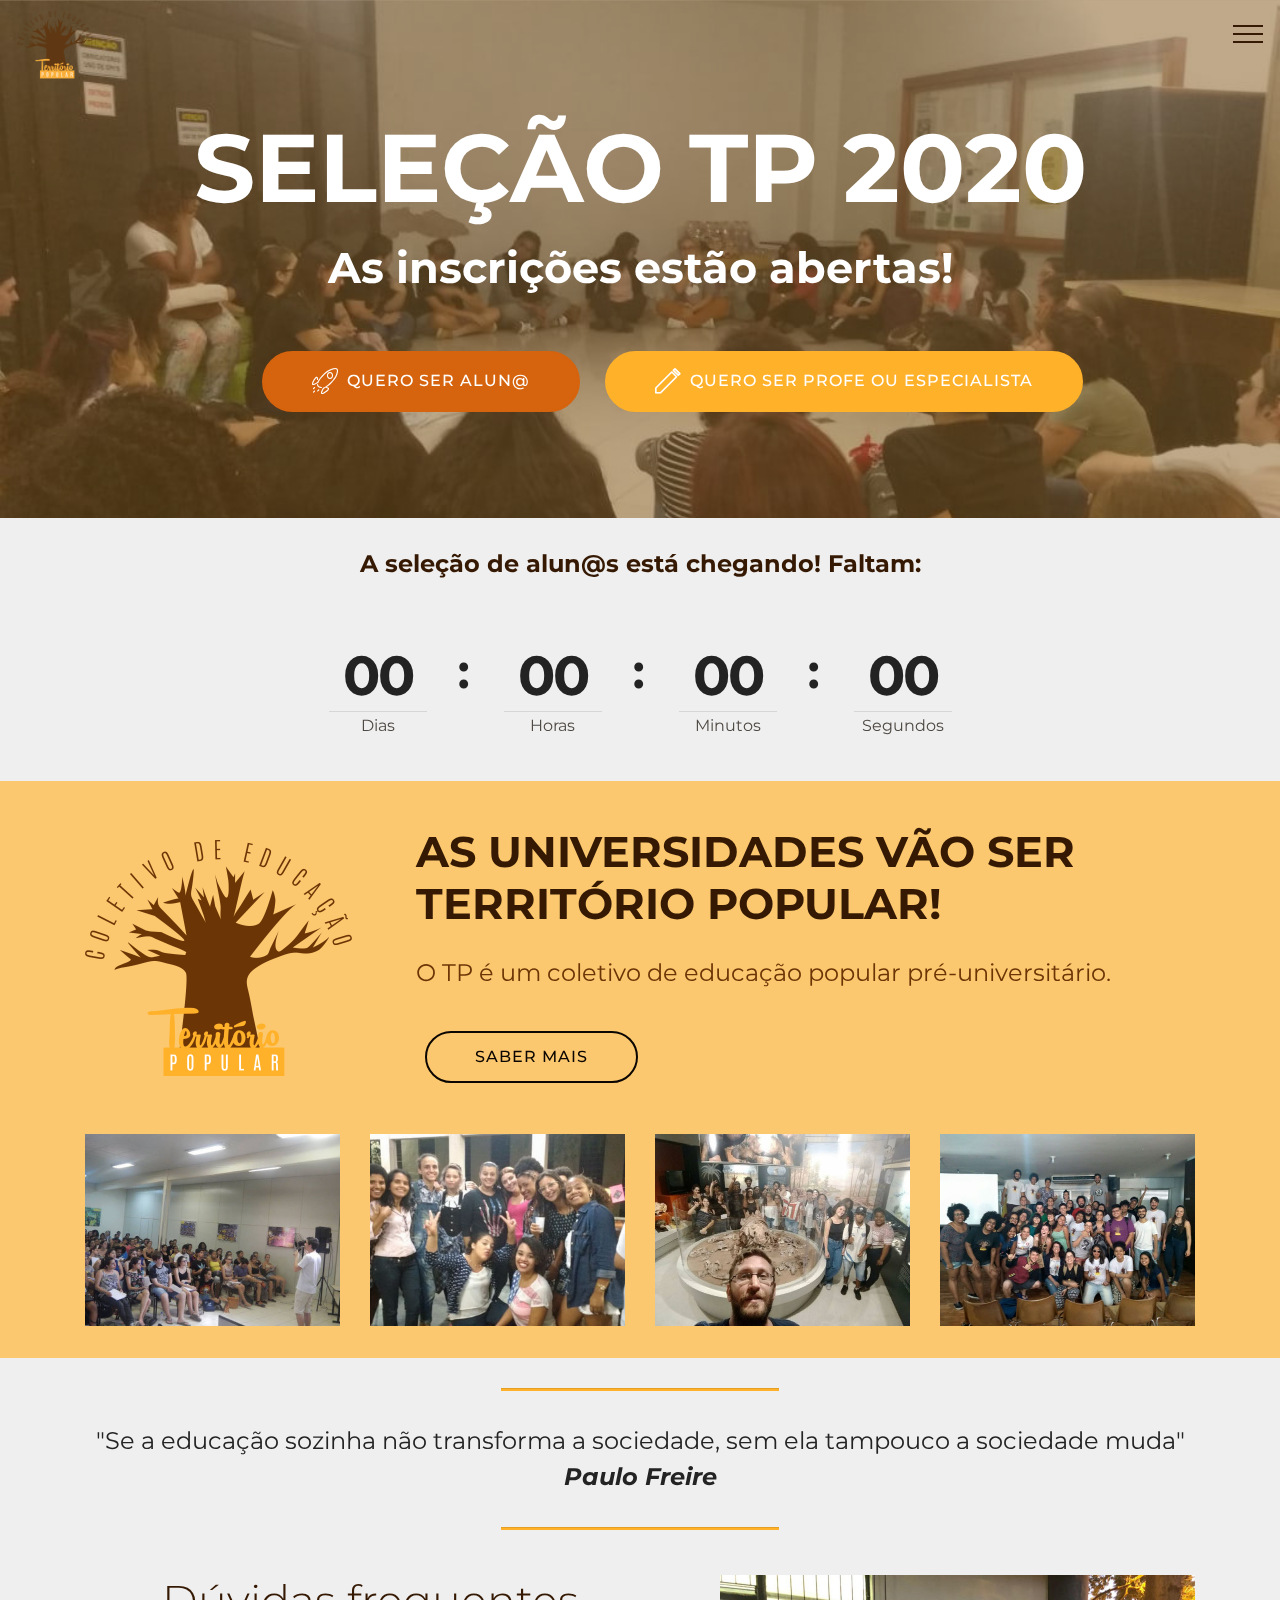
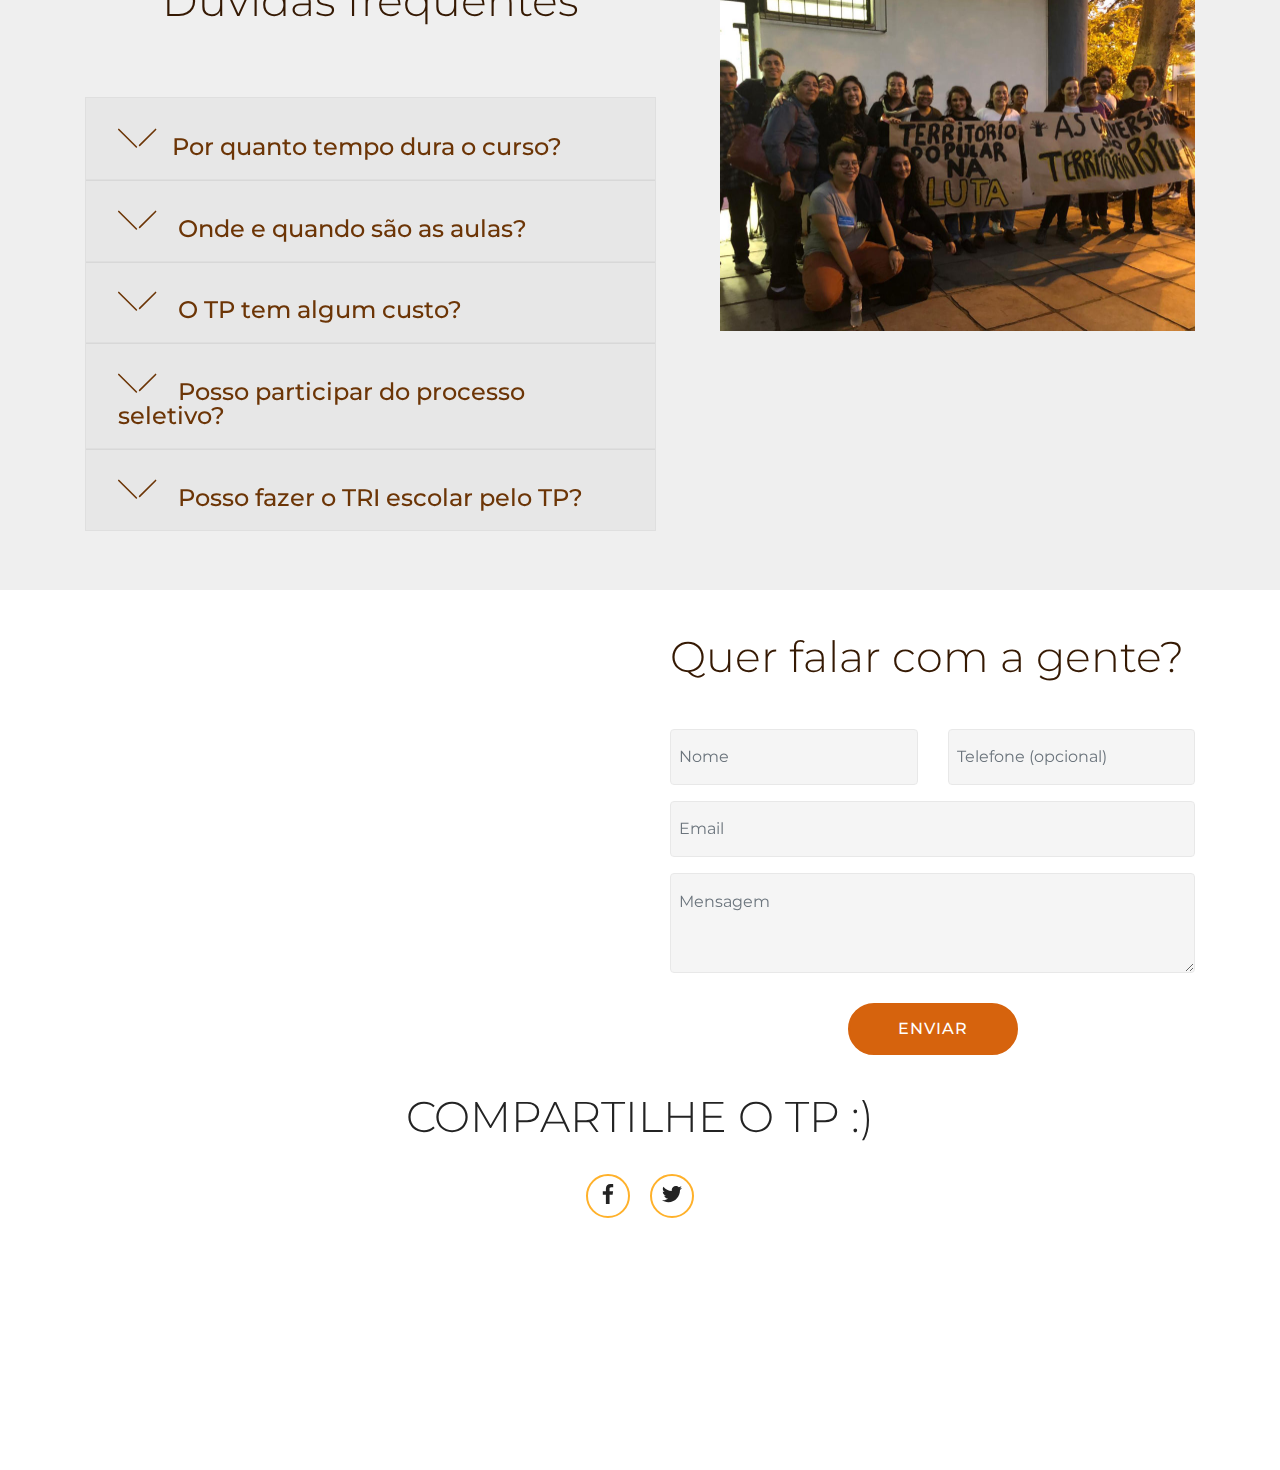
==== commit efb672a1: "create github pages" ====
--- a/index.html
+++ b/index.html
@@ -1,10 +1,10 @@
 <!DOCTYPE html>
 <html  >
 <head>
-  <!-- Site made with Mobirise Website Builder v4.11.3, https://mobirise.com -->
+  <!-- Site made with Mobirise Website Builder v4.12.1, https://mobirise.com -->
   <meta charset="UTF-8">
   <meta http-equiv="X-UA-Compatible" content="IE=edge">
-  <meta name="generator" content="Mobirise v4.11.3, mobirise.com">
+  <meta name="generator" content="Mobirise v4.12.1, mobirise.com">
   <meta name="viewport" content="width=device-width, initial-scale=1, minimum-scale=1">
   <link rel="shortcut icon" href="assets/images/logoa4altacom-192x182.png" type="image/x-icon">
   <meta name="description" content="Home">
@@ -59,7 +59,7 @@
     </nav>
 </section>
 
-<section class="engine"><a href="https://mobirise.info/v">free html templates</a></section><section class="mbr-section info4 cid-rOpCXkXZhH mbr-parallax-background" id="info4-h">
+<section class="engine"><a href="https://mobirise.info/q">responsive web templates</a></section><section class="mbr-section info4 cid-rOpCXkXZhH mbr-parallax-background" id="info4-h">
 
     
 
@@ -74,6 +74,26 @@
                 <div class="mbr-section-btn align-right py-4"><a class="btn btn-secondary display-4" href="selecaoalunos.html"><span class="mbri-rocket mbr-iconfont mbr-iconfont-btn"></span>QUERO SER ALUN@</a>
                     <a class="btn btn-success display-4" href="https://docs.google.com/forms/d/e/1FAIpQLScSswM-ecJUr83fWBvBcWPyx7xpF1rJzGkp_mMMq8sggQeU_Q/viewform"><span class="mbrib-edit2 mbr-iconfont mbr-iconfont-btn"></span>QUERO SER PROFE OU ESPECIALISTA</a></div>
             </div>
+        </div>
+    </div>
+</section>
+
+<section class="countdown1 cid-rRV5LOnxFH" id="countdown1-12">
+    
+    
+    
+    <div class="container ">
+        
+        <h3 class="mbr-section-subtitle align-center mbr-fonts-style display-5"><strong>
+            A seleção de alun@s está chegando! Faltam:</strong></h3>
+        
+    </div>
+    <div class="container countdown-cont align-center">
+        <div class="daysCountdown" title="Dias"></div>
+        <div class="hoursCountdown" title="Horas"></div> 
+        <div class="minutesCountdown" title="Minutos"></div> 
+        <div class="secondsCountdown" title="Segundos"></div>
+        <div class="countdown pt-5 mt-2" data-due-date="2020/03/05"> 
         </div>
     </div>
 </section>
@@ -206,12 +226,12 @@
                         <div id="bootstrap-toggle" class="toggle-panel accordionStyles tab-content pt-5 mt-2">
                             <div class="card">
                                 <div class="card-header" role="tab" id="headingOne">
-                                    <a role="button" class="collapsed panel-title text-black" data-toggle="collapse" data-core="" href="#collapse1_12" aria-expanded="false" aria-controls="collapse1">
+                                    <a role="button" class="collapsed panel-title text-black" data-toggle="collapse" data-core="" href="#collapse1_13" aria-expanded="false" aria-controls="collapse1">
                                         <h4 class="mbr-fonts-style display-5">
                                             <span class="sign mbr-iconfont mbri-arrow-down inactive"></span>Por quanto tempo dura o curso?</h4>
                                     </a>
                                 </div>
-                                <div id="collapse1_12" class="panel-collapse noScroll collapse" role="tabpanel" aria-labelledby="headingOne">
+                                <div id="collapse1_13" class="panel-collapse noScroll collapse" role="tabpanel" aria-labelledby="headingOne">
                                     <div class="panel-body p-4">
                                         <p class="mbr-fonts-style panel-text display-7">O curso é extensivo, começando em Março e terminando em Novembro.</p>
                                     </div>
@@ -219,12 +239,12 @@
                             </div>
                             <div class="card">
                                 <div class="card-header" role="tab" id="headingTwo">
-                                    <a role="button" class="collapsed panel-title text-black" data-toggle="collapse" data-core="" href="#collapse2_12" aria-expanded="false" aria-controls="collapse2">
+                                    <a role="button" class="collapsed panel-title text-black" data-toggle="collapse" data-core="" href="#collapse2_13" aria-expanded="false" aria-controls="collapse2">
                                         <h4 class="mbr-fonts-style display-5">
                                             <span class="sign mbr-iconfont mbri-arrow-down inactive"></span> Onde e quando são as aulas?</h4>
                                     </a>
                                 </div>
-                                <div id="collapse2_12" class="panel-collapse noScroll collapse" role="tabpanel" aria-labelledby="headingTwo">
+                                <div id="collapse2_13" class="panel-collapse noScroll collapse" role="tabpanel" aria-labelledby="headingTwo">
                                     <div class="panel-body p-4">
                                         <p class="mbr-fonts-style panel-text display-7">Nossas aulas acontecem<strong> sempre à noite</strong> no <a href="https://ifrs.edu.br" target="_blank" class="text-secondary"><strong>Instituto Federal do Rio Grande do Sul (IFRS)</strong></a>, no endereço Rua Coronel Vicente, 281 - Centro Histórico (Porto Alegre).<br></p>
                                     </div>
@@ -232,12 +252,12 @@
                             </div>
                             <div class="card">
                                 <div class="card-header" role="tab" id="headingThree">
-                                    <a role="button" class="collapsed panel-title text-black" data-toggle="collapse" data-core="" href="#collapse3_12" aria-expanded="true" aria-controls="collapse3">
+                                    <a role="button" class="collapsed panel-title text-black" data-toggle="collapse" data-core="" href="#collapse3_13" aria-expanded="true" aria-controls="collapse3">
                                         <h4 class="mbr-fonts-style display-5">
                                             <span class="sign mbr-iconfont mbri-arrow-down inactive"></span> O TP tem algum custo?</h4>
                                     </a>
                                 </div>
-                                <div id="collapse3_12" class="panel-collapse noScroll collapse" role="tabpanel" aria-labelledby="headingThree">
+                                <div id="collapse3_13" class="panel-collapse noScroll collapse" role="tabpanel" aria-labelledby="headingThree">
                                     <div class="panel-body p-4">
                                         <p class="mbr-fonts-style panel-text display-7"><strong>Não</strong>. Não há taxa de inscrição e as aulas são 100% gratuitas.<br></p>
                                     </div>
@@ -245,12 +265,12 @@
                             </div>
                             <div class="card">
                                 <div class="card-header" role="tab" id="headingThree">
-                                    <a role="button" class="collapsed panel-title  text-black" data-toggle="collapse" data-core="" href="#collapse4_12" aria-expanded="false" aria-controls="collapse4">
+                                    <a role="button" class="collapsed panel-title  text-black" data-toggle="collapse" data-core="" href="#collapse4_13" aria-expanded="false" aria-controls="collapse4">
                                         <h4 class="mbr-fonts-style display-5">
                                             <span class="sign mbr-iconfont mbri-arrow-down inactive"></span> Posso participar do processo seletivo?</h4>
                                     </a>
                                 </div>
-                                <div id="collapse4_12" class="panel-collapse noScroll collapse" role="tabpanel" aria-labelledby="headingThree">
+                                <div id="collapse4_13" class="panel-collapse noScroll collapse" role="tabpanel" aria-labelledby="headingThree">
                                     <div class="panel-body p-4">
                                         <p class="mbr-fonts-style panel-text display-7"><strong>Sim</strong>! Todas e todos podem participar em um processo seletivo do TP! A escolha de novos alun@s levará em conta alguns critérios de preferência (como gênero, raça, renda etc.).</p>
                                     </div>
@@ -258,12 +278,12 @@
                             </div>
                             <div class="card">
                                 <div class="card-header" role="tab" id="headingThree">
-                                    <a role="button" class="collapsed panel-title text-black" data-toggle="collapse" data-core="" href="#collapse5_12" aria-expanded="false" aria-controls="collapse5">
+                                    <a role="button" class="collapsed panel-title text-black" data-toggle="collapse" data-core="" href="#collapse5_13" aria-expanded="false" aria-controls="collapse5">
                                         <h4 class="mbr-fonts-style display-5">
                                             <span class="sign mbr-iconfont mbri-arrow-down inactive"></span>&nbsp;Posso fazer o TRI escolar pelo TP?</h4>
                                     </a>
                                 </div>
-                                <div id="collapse5_12" class="panel-collapse noScroll collapse" role="tabpanel" aria-labelledby="headingThree">
+                                <div id="collapse5_13" class="panel-collapse noScroll collapse" role="tabpanel" aria-labelledby="headingThree">
                                     <div class="panel-body p-4">
                                         <p class="mbr-fonts-style panel-text display-7"><strong>Sim</strong> :) Basta estar matriculado no curso e contatar o Departamento Pedagógico.<br>Somos um projeto de extensão do <a href="https://ifrs.edu.br/ensino/assessoria-de-acoes-inclusivas/nucleo-de-estudo-afro-brasileiro-e-indigena-neabi/" target="_blank">Núcleo de Estudos Afro-brasileiros e Indígenas (NEABI)</a> do IFRS.<br></p>
                                     </div>
@@ -287,7 +307,7 @@
     <div class="container">
         <div class="row">
             <div class="col-md-6">
-                <div class="google-map"><iframe frameborder="0" style="border:0" src="https://www.google.com/maps/embed/v1/place?key=AIzaSyAEIpgj38KyLFELm2bK9Y7krBkz1K-cMq8&amp;q=place_id:ChIJm-Ubgad5GZURLrt4kI5P5UU" allowfullscreen=""></iframe></div>
+                <div class="google-map"><iframe frameborder="0" style="border:0" src="https://www.google.com/maps/embed/v1/place?key=AIzaSyCy9r70T3NYf3PhvVflTo0_zdif2_IoIYs&amp;q=place_id:ChIJm-Ubgad5GZURLrt4kI5P5UU" allowfullscreen=""></iframe></div>
             </div>
             <div class="col-md-6">
                 <h2 class="pb-3 align-left mbr-fonts-style display-2">Quer falar com a gente?</h2>
@@ -300,7 +320,7 @@
                 </div>
                 <div data-form-type="formoid">
                     <!---Formbuilder Form--->
-                    <form action="https://mobirise.com/" method="POST" class="mbr-form form-with-styler" data-form-title="Mobirise Form"><input type="hidden" name="email" data-form-email="true" value="AoHaOocVlgqtAv5cHUhKxVax+GeOd/Mq2oJJMGHf03EhRzRJdmTjw+mT223wHlG6vSEHAVIr11HB2NX+kOhTWfA4wM0bECV2ykBe+jH3/OhY7biZLK1mm9DS4zSNPjRl">
+                    <form action="https://mobirise.com/" method="POST" class="mbr-form form-with-styler" data-form-title="Mobirise Form"><input type="hidden" name="email" data-form-email="true" value="0E8H1ZJ4kyZ+kn6/9yngBmGp6YrbViybvEMdXiMau5g+W98ngr8DTHFCqdpYaa1Xi7A686jKbjgUw0Jx2ZBRLGPRxupIXuGJWWTZKKfdMArGpMLClsBCJmBQRVW49Y1D">
                         <div class="row">
                             <div hidden="hidden" data-form-alert="" class="alert alert-success col-12">Obrigado por entrar em contato com a gente!</div>
                             <div hidden="hidden" data-form-alert-danger="" class="alert alert-danger col-12">
@@ -418,6 +438,7 @@
   <script src="assets/dropdown/js/navbar-dropdown.js"></script>
   <script src="assets/touchswipe/jquery.touch-swipe.min.js"></script>
   <script src="assets/parallax/jarallax.min.js"></script>
+  <script src="assets/countdown/jquery.countdown.min.js"></script>
   <script src="assets/mbr-switch-arrow/mbr-switch-arrow.js"></script>
   <script src="assets/sociallikes/social-likes.js"></script>
   <script src="assets/tether/tether.min.js"></script>
--- a/assets/mobirise/css/mbr-additional.css
+++ b/assets/mobirise/css/mbr-additional.css
@@ -688,7 +688,8 @@
 .lazy-bg {
   background-image: none !important;
 }
-.lazy-placeholder:not(section) {
+.lazy-placeholder:not(section),
+.lazy-none {
   display: block;
   position: relative;
   padding-bottom: 56.25%;
@@ -2331,6 +2332,95 @@
 }
 .cid-rOpCXkXZhH H3 {
   text-align: center;
+}
+.cid-rRV5LOnxFH {
+  padding-top: 30px;
+  padding-bottom: 30px;
+  background-color: #efefef;
+}
+.cid-rRV5LOnxFH .mbr-section-subtitle {
+  color: #351903;
+  font-weight: 300;
+}
+.cid-rRV5LOnxFH .number-wrap {
+  color: #4f4943;
+  border-color: rgba(255, 255, 255, 0.15);
+  position: relative;
+  display: inline-block;
+  text-align: center;
+  padding: 5px 10px 13px 10px;
+  margin: 0;
+  min-width: 118px;
+  border-radius: 2px;
+  max-width: 100%;
+}
+.cid-rRV5LOnxFH .number {
+  font-style: normal;
+  font-weight: 700;
+  font-size: 55px;
+  text-transform: none;
+  letter-spacing: -2px;
+  word-spacing: 0;
+  line-height: 1.3;
+  color: #232323;
+}
+.cid-rRV5LOnxFH .period {
+  display: block;
+  padding-top: 2px;
+  border-top: 1px solid rgba(0, 0, 0, 0.1);
+}
+.cid-rRV5LOnxFH .dot {
+  position: absolute;
+  top: -10px;
+  right: -1em;
+  width: 1em;
+  display: block;
+  height: 83%;
+  overflow: hidden;
+  font-style: normal;
+  font-weight: 700;
+  font-size: 55px;
+  line-height: 89.65px;
+  text-transform: none;
+  letter-spacing: 0;
+  word-spacing: 0;
+  color: #232323;
+}
+.cid-rRV5LOnxFH .countdown-cont {
+  max-width: 700px;
+  margin: 0 auto;
+}
+@media (max-width: 768px) {
+  .cid-rRV5LOnxFH .dot {
+    display: none;
+  }
+}
+@media (max-width: 543px) {
+  .cid-rRV5LOnxFH .number-wrap {
+    margin-bottom: 15px;
+  }
+}
+@media (max-width: 550px) {
+  .cid-rRV5LOnxFH .col-xs-3 {
+    padding-left: 0;
+    padding-right: 0;
+    max-width: 25%;
+    flex: 0 0 25%;
+  }
+  .cid-rRV5LOnxFH .number-wrap {
+    min-width: auto;
+  }
+}
+@media (max-width: 440px) {
+  .cid-rRV5LOnxFH .number,
+  .cid-rRV5LOnxFH .dot {
+    font-size: 40px;
+  }
+}
+@media (max-width: 380px) {
+  .cid-rRV5LOnxFH .period {
+    font-size: 0.8rem;
+  }
 }
 .cid-rOql4TVYTE {
   padding-top: 45px;
--- a/assets/mobirise/css/mbr-additional.css
+++ b/assets/mobirise/css/mbr-additional.css
@@ -688,7 +688,8 @@
 .lazy-bg {
   background-image: none !important;
 }
-.lazy-placeholder:not(section) {
+.lazy-placeholder:not(section),
+.lazy-none {
   display: block;
   position: relative;
   padding-bottom: 56.25%;
@@ -2331,6 +2332,95 @@
 }
 .cid-rOpCXkXZhH H3 {
   text-align: center;
+}
+.cid-rRV5LOnxFH {
+  padding-top: 30px;
+  padding-bottom: 30px;
+  background-color: #efefef;
+}
+.cid-rRV5LOnxFH .mbr-section-subtitle {
+  color: #351903;
+  font-weight: 300;
+}
+.cid-rRV5LOnxFH .number-wrap {
+  color: #4f4943;
+  border-color: rgba(255, 255, 255, 0.15);
+  position: relative;
+  display: inline-block;
+  text-align: center;
+  padding: 5px 10px 13px 10px;
+  margin: 0;
+  min-width: 118px;
+  border-radius: 2px;
+  max-width: 100%;
+}
+.cid-rRV5LOnxFH .number {
+  font-style: normal;
+  font-weight: 700;
+  font-size: 55px;
+  text-transform: none;
+  letter-spacing: -2px;
+  word-spacing: 0;
+  line-height: 1.3;
+  color: #232323;
+}
+.cid-rRV5LOnxFH .period {
+  display: block;
+  padding-top: 2px;
+  border-top: 1px solid rgba(0, 0, 0, 0.1);
+}
+.cid-rRV5LOnxFH .dot {
+  position: absolute;
+  top: -10px;
+  right: -1em;
+  width: 1em;
+  display: block;
+  height: 83%;
+  overflow: hidden;
+  font-style: normal;
+  font-weight: 700;
+  font-size: 55px;
+  line-height: 89.65px;
+  text-transform: none;
+  letter-spacing: 0;
+  word-spacing: 0;
+  color: #232323;
+}
+.cid-rRV5LOnxFH .countdown-cont {
+  max-width: 700px;
+  margin: 0 auto;
+}
+@media (max-width: 768px) {
+  .cid-rRV5LOnxFH .dot {
+    display: none;
+  }
+}
+@media (max-width: 543px) {
+  .cid-rRV5LOnxFH .number-wrap {
+    margin-bottom: 15px;
+  }
+}
+@media (max-width: 550px) {
+  .cid-rRV5LOnxFH .col-xs-3 {
+    padding-left: 0;
+    padding-right: 0;
+    max-width: 25%;
+    flex: 0 0 25%;
+  }
+  .cid-rRV5LOnxFH .number-wrap {
+    min-width: auto;
+  }
+}
+@media (max-width: 440px) {
+  .cid-rRV5LOnxFH .number,
+  .cid-rRV5LOnxFH .dot {
+    font-size: 40px;
+  }
+}
+@media (max-width: 380px) {
+  .cid-rRV5LOnxFH .period {
+    font-size: 0.8rem;
+  }
 }
 .cid-rOql4TVYTE {
   padding-top: 45px;
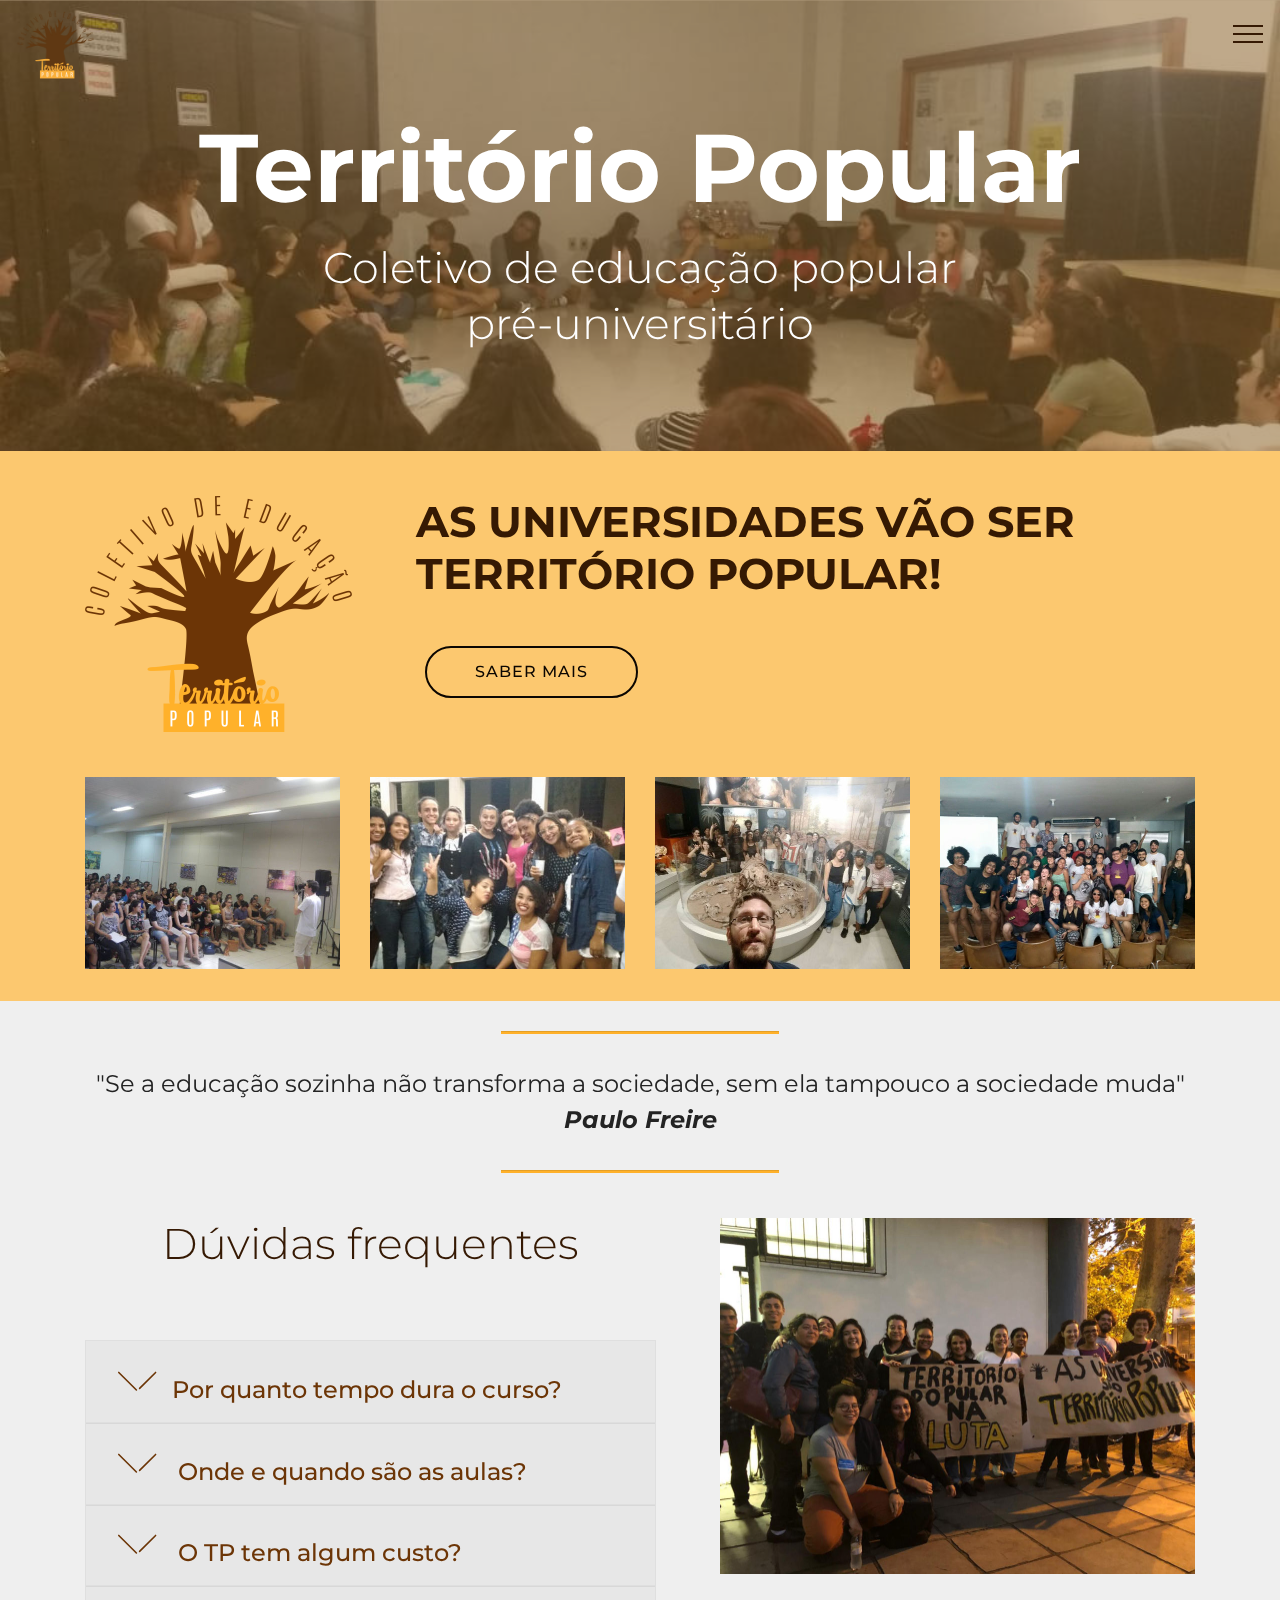
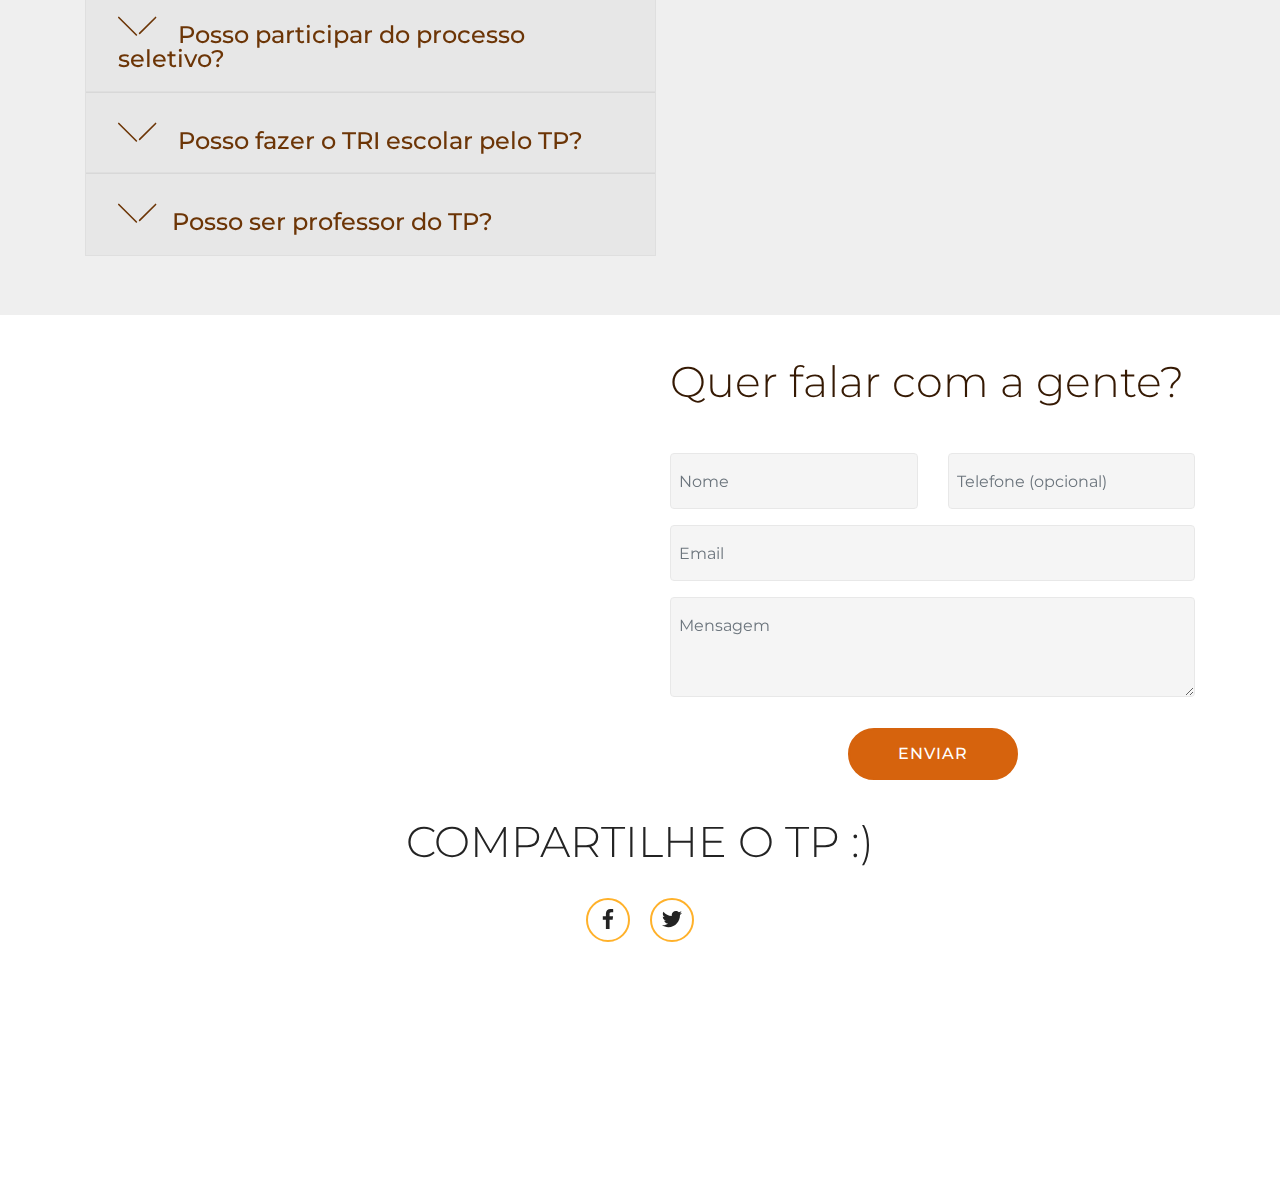
==== commit 024230ba: "create github pages" ====
--- a/index.html
+++ b/index.html
@@ -1,10 +1,10 @@
 <!DOCTYPE html>
 <html  >
 <head>
-  <!-- Site made with Mobirise Website Builder v4.12.1, https://mobirise.com -->
+  <!-- Site made with Mobirise Website Builder v4.11.3, https://mobirise.com -->
   <meta charset="UTF-8">
   <meta http-equiv="X-UA-Compatible" content="IE=edge">
-  <meta name="generator" content="Mobirise v4.12.1, mobirise.com">
+  <meta name="generator" content="Mobirise v4.11.3, mobirise.com">
   <meta name="viewport" content="width=device-width, initial-scale=1, minimum-scale=1">
   <link rel="shortcut icon" href="assets/images/logoa4altacom-192x182.png" type="image/x-icon">
   <meta name="description" content="Home">
@@ -59,7 +59,7 @@
     </nav>
 </section>
 
-<section class="engine"><a href="https://mobirise.info/q">responsive web templates</a></section><section class="mbr-section info4 cid-rOpCXkXZhH mbr-parallax-background" id="info4-h">
+<section class="engine"><a href="https://mobirise.info/b">how to create your own website</a></section><section class="mbr-section info4 cid-rOpCXkXZhH mbr-parallax-background" id="info4-h">
 
     
 
@@ -68,32 +68,11 @@
     <div class="container">
         <div class="justify-content-center row">
             <div class="media-container-column title col-12 col-md-10">
-                <h2 class="align-right mbr-bold mbr-white pb-3 mbr-fonts-style display-1">SELEÇÃO<span style="font-weight: normal;"> </span>TP<span style="font-weight: normal;"> </span>2020</h2>
-                <h3 class="mbr-section-subtitle align-right mbr-light mbr-white pb-3 mbr-fonts-style display-2"><strong>As inscrições estão abertas!</strong></h3>
+                <h2 class="align-right mbr-bold mbr-white pb-3 mbr-fonts-style display-1">Território Popular</h2>
+                <h3 class="mbr-section-subtitle align-right mbr-light mbr-white pb-3 mbr-fonts-style display-2">Coletivo de educação popular<br>pré-universitário</h3>
                 
-                <div class="mbr-section-btn align-right py-4"><a class="btn btn-secondary display-4" href="selecaoalunos.html"><span class="mbri-rocket mbr-iconfont mbr-iconfont-btn"></span>QUERO SER ALUN@</a>
-                    <a class="btn btn-success display-4" href="https://docs.google.com/forms/d/e/1FAIpQLScSswM-ecJUr83fWBvBcWPyx7xpF1rJzGkp_mMMq8sggQeU_Q/viewform"><span class="mbrib-edit2 mbr-iconfont mbr-iconfont-btn"></span>QUERO SER PROFE OU ESPECIALISTA</a></div>
-            </div>
-        </div>
-    </div>
-</section>
-
-<section class="countdown1 cid-rRV5LOnxFH" id="countdown1-12">
-    
-    
-    
-    <div class="container ">
-        
-        <h3 class="mbr-section-subtitle align-center mbr-fonts-style display-5"><strong>
-            A seleção de alun@s está chegando! Faltam:</strong></h3>
-        
-    </div>
-    <div class="container countdown-cont align-center">
-        <div class="daysCountdown" title="Dias"></div>
-        <div class="hoursCountdown" title="Horas"></div> 
-        <div class="minutesCountdown" title="Minutos"></div> 
-        <div class="secondsCountdown" title="Segundos"></div>
-        <div class="countdown pt-5 mt-2" data-due-date="2020/03/05"> 
+                
+            </div>
         </div>
     </div>
 </section>
@@ -114,9 +93,7 @@
                 <h1 class="mbr-section-title mbr-white pb-3 mbr-fonts-style display-2"><strong>AS UNIVERSIDADES VÃO SER<br>TERRITÓRIO POPULAR!</strong></h1>
                 
                 <div class="mbr-section-text mbr-white pb-3 ">
-                    <p class="mbr-text mbr-fonts-style display-5">
-                        O TP é um coletivo de educação popular pré-universitário.
-                    </p>
+                    
                 </div>
                 <div class="mbr-section-btn"><a class="btn btn-md btn-primary-outline display-4" href="quemsomos.html">SABER MAIS</a></div>
             </div>
@@ -226,12 +203,12 @@
                         <div id="bootstrap-toggle" class="toggle-panel accordionStyles tab-content pt-5 mt-2">
                             <div class="card">
                                 <div class="card-header" role="tab" id="headingOne">
-                                    <a role="button" class="collapsed panel-title text-black" data-toggle="collapse" data-core="" href="#collapse1_13" aria-expanded="false" aria-controls="collapse1">
+                                    <a role="button" class="collapsed panel-title text-black" data-toggle="collapse" data-core="" href="#collapse1_5" aria-expanded="false" aria-controls="collapse1">
                                         <h4 class="mbr-fonts-style display-5">
                                             <span class="sign mbr-iconfont mbri-arrow-down inactive"></span>Por quanto tempo dura o curso?</h4>
                                     </a>
                                 </div>
-                                <div id="collapse1_13" class="panel-collapse noScroll collapse" role="tabpanel" aria-labelledby="headingOne">
+                                <div id="collapse1_5" class="panel-collapse noScroll collapse" role="tabpanel" aria-labelledby="headingOne">
                                     <div class="panel-body p-4">
                                         <p class="mbr-fonts-style panel-text display-7">O curso é extensivo, começando em Março e terminando em Novembro.</p>
                                     </div>
@@ -239,12 +216,12 @@
                             </div>
                             <div class="card">
                                 <div class="card-header" role="tab" id="headingTwo">
-                                    <a role="button" class="collapsed panel-title text-black" data-toggle="collapse" data-core="" href="#collapse2_13" aria-expanded="false" aria-controls="collapse2">
+                                    <a role="button" class="collapsed panel-title text-black" data-toggle="collapse" data-core="" href="#collapse2_5" aria-expanded="false" aria-controls="collapse2">
                                         <h4 class="mbr-fonts-style display-5">
                                             <span class="sign mbr-iconfont mbri-arrow-down inactive"></span> Onde e quando são as aulas?</h4>
                                     </a>
                                 </div>
-                                <div id="collapse2_13" class="panel-collapse noScroll collapse" role="tabpanel" aria-labelledby="headingTwo">
+                                <div id="collapse2_5" class="panel-collapse noScroll collapse" role="tabpanel" aria-labelledby="headingTwo">
                                     <div class="panel-body p-4">
                                         <p class="mbr-fonts-style panel-text display-7">Nossas aulas acontecem<strong> sempre à noite</strong> no <a href="https://ifrs.edu.br" target="_blank" class="text-secondary"><strong>Instituto Federal do Rio Grande do Sul (IFRS)</strong></a>, no endereço Rua Coronel Vicente, 281 - Centro Histórico (Porto Alegre).<br></p>
                                     </div>
@@ -252,12 +229,12 @@
                             </div>
                             <div class="card">
                                 <div class="card-header" role="tab" id="headingThree">
-                                    <a role="button" class="collapsed panel-title text-black" data-toggle="collapse" data-core="" href="#collapse3_13" aria-expanded="true" aria-controls="collapse3">
+                                    <a role="button" class="collapsed panel-title text-black" data-toggle="collapse" data-core="" href="#collapse3_5" aria-expanded="true" aria-controls="collapse3">
                                         <h4 class="mbr-fonts-style display-5">
                                             <span class="sign mbr-iconfont mbri-arrow-down inactive"></span> O TP tem algum custo?</h4>
                                     </a>
                                 </div>
-                                <div id="collapse3_13" class="panel-collapse noScroll collapse" role="tabpanel" aria-labelledby="headingThree">
+                                <div id="collapse3_5" class="panel-collapse noScroll collapse" role="tabpanel" aria-labelledby="headingThree">
                                     <div class="panel-body p-4">
                                         <p class="mbr-fonts-style panel-text display-7"><strong>Não</strong>. Não há taxa de inscrição e as aulas são 100% gratuitas.<br></p>
                                     </div>
@@ -265,31 +242,43 @@
                             </div>
                             <div class="card">
                                 <div class="card-header" role="tab" id="headingThree">
-                                    <a role="button" class="collapsed panel-title  text-black" data-toggle="collapse" data-core="" href="#collapse4_13" aria-expanded="false" aria-controls="collapse4">
+                                    <a role="button" class="collapsed panel-title  text-black" data-toggle="collapse" data-core="" href="#collapse4_5" aria-expanded="false" aria-controls="collapse4">
                                         <h4 class="mbr-fonts-style display-5">
                                             <span class="sign mbr-iconfont mbri-arrow-down inactive"></span> Posso participar do processo seletivo?</h4>
                                     </a>
                                 </div>
-                                <div id="collapse4_13" class="panel-collapse noScroll collapse" role="tabpanel" aria-labelledby="headingThree">
-                                    <div class="panel-body p-4">
-                                        <p class="mbr-fonts-style panel-text display-7"><strong>Sim</strong>! Todas e todos podem participar em um processo seletivo do TP! A escolha de novos alun@s levará em conta alguns critérios de preferência (como gênero, raça, renda etc.).</p>
+                                <div id="collapse4_5" class="panel-collapse noScroll collapse" role="tabpanel" aria-labelledby="headingThree">
+                                    <div class="panel-body p-4">
+                                        <p class="mbr-fonts-style panel-text display-7"><strong>Sim</strong>! Todas e todos podem participar em um processo seletivo do TP! Normalmente o processo acontece a cada início de ano – mas novas chamadas podem acontecer, por isso fique atento.<br><br>A escolha de novos alun@s levará em conta alguns critérios de preferência (como gênero, raça, renda etc.).</p>
                                     </div>
                                 </div>
                             </div>
                             <div class="card">
                                 <div class="card-header" role="tab" id="headingThree">
-                                    <a role="button" class="collapsed panel-title text-black" data-toggle="collapse" data-core="" href="#collapse5_13" aria-expanded="false" aria-controls="collapse5">
+                                    <a role="button" class="collapsed panel-title text-black" data-toggle="collapse" data-core="" href="#collapse5_5" aria-expanded="false" aria-controls="collapse5">
                                         <h4 class="mbr-fonts-style display-5">
                                             <span class="sign mbr-iconfont mbri-arrow-down inactive"></span>&nbsp;Posso fazer o TRI escolar pelo TP?</h4>
                                     </a>
                                 </div>
-                                <div id="collapse5_13" class="panel-collapse noScroll collapse" role="tabpanel" aria-labelledby="headingThree">
+                                <div id="collapse5_5" class="panel-collapse noScroll collapse" role="tabpanel" aria-labelledby="headingThree">
                                     <div class="panel-body p-4">
                                         <p class="mbr-fonts-style panel-text display-7"><strong>Sim</strong> :) Basta estar matriculado no curso e contatar o Departamento Pedagógico.<br>Somos um projeto de extensão do <a href="https://ifrs.edu.br/ensino/assessoria-de-acoes-inclusivas/nucleo-de-estudo-afro-brasileiro-e-indigena-neabi/" target="_blank">Núcleo de Estudos Afro-brasileiros e Indígenas (NEABI)</a> do IFRS.<br></p>
                                     </div>
                                 </div>
                             </div>
-                            
+                            <div class="card">
+                                <div class="card-header" role="tab" id="headingThree">
+                                    <a role="button" class="collapsed panel-title text-black" data-toggle="collapse" data-core="" href="#collapse6_5" aria-expanded="false" aria-controls="collapse6">
+                                        <h4 class="mbr-fonts-style display-5">
+                                            <span class="sign mbr-iconfont mbri-arrow-down inactive"></span>Posso ser professor do TP?</h4>
+                                    </a>
+                                </div>
+                                <div id="collapse6_5" class="panel-collapse noScroll collapse" role="tabpanel" aria-labelledby="headingThree">
+                                    <div class="panel-body p-4">
+                                        <p class="mbr-fonts-style panel-text display-7">Se você tem uma Licenciatura, sim!<br>Inscreva-se&nbsp;<a href="https://docs.google.com/forms/d/e/1FAIpQLScSswM-ecJUr83fWBvBcWPyx7xpF1rJzGkp_mMMq8sggQeU_Q/viewform" target="_blank">aqui</a>&nbsp;e aguarde um contato da nossa equipe :)</p>
+                                    </div>
+                                </div>
+                            </div>
                         </div>
                     </div>
                 <div class="mbr-figure" style="width: 89%;">
@@ -307,7 +296,7 @@
     <div class="container">
         <div class="row">
             <div class="col-md-6">
-                <div class="google-map"><iframe frameborder="0" style="border:0" src="https://www.google.com/maps/embed/v1/place?key=AIzaSyCy9r70T3NYf3PhvVflTo0_zdif2_IoIYs&amp;q=place_id:ChIJm-Ubgad5GZURLrt4kI5P5UU" allowfullscreen=""></iframe></div>
+                <div class="google-map"><iframe frameborder="0" style="border:0" src="https://www.google.com/maps/embed/v1/place?key=AIzaSyCx3d07zxHPLvkFBLlAR3Ng8a9wsAsGoJ8&amp;q=place_id:ChIJm-Ubgad5GZURLrt4kI5P5UU" allowfullscreen=""></iframe></div>
             </div>
             <div class="col-md-6">
                 <h2 class="pb-3 align-left mbr-fonts-style display-2">Quer falar com a gente?</h2>
@@ -320,7 +309,7 @@
                 </div>
                 <div data-form-type="formoid">
                     <!---Formbuilder Form--->
-                    <form action="https://mobirise.com/" method="POST" class="mbr-form form-with-styler" data-form-title="Mobirise Form"><input type="hidden" name="email" data-form-email="true" value="0E8H1ZJ4kyZ+kn6/9yngBmGp6YrbViybvEMdXiMau5g+W98ngr8DTHFCqdpYaa1Xi7A686jKbjgUw0Jx2ZBRLGPRxupIXuGJWWTZKKfdMArGpMLClsBCJmBQRVW49Y1D">
+                    <form action="https://mobirise.com/" method="POST" class="mbr-form form-with-styler" data-form-title="Mobirise Form"><input type="hidden" name="email" data-form-email="true" value="d7uBAA6eZZrmi229LgXgs21HKxz3XAppyqJYNblNhpE4sX5OoD5eaa+zJh+up/UioxP8i9WdMDpirmDUuHhhAKZCv3BiAf+uy0EI7cDwIYVy0J7Tc+wHz3320Bnxisz9">
                         <div class="row">
                             <div hidden="hidden" data-form-alert="" class="alert alert-success col-12">Obrigado por entrar em contato com a gente!</div>
                             <div hidden="hidden" data-form-alert-danger="" class="alert alert-danger col-12">
@@ -393,7 +382,7 @@
             </div>
             <div class="col-md-9">
                 <p class="mbr-text align-right links mbr-fonts-style display-7">
-                    <a href="quemsomos.html" class="text-black">SOBRE NÓS</a>&nbsp;&nbsp; &nbsp;&nbsp;<a href="selecaoalunos.html" class="text-black">SELEÇÃO DE A</a>LUN@S&nbsp; &nbsp; <a href="https://docs.google.com/forms/d/e/1FAIpQLScSswM-ecJUr83fWBvBcWPyx7xpF1rJzGkp_mMMq8sggQeU_Q/viewform" class="text-black">SELEÇÃO DE PROFES</a></p>
+                    <a href="quemsomos.html" class="text-black">O QUE É O</a>&nbsp;TP?&nbsp;&nbsp; &nbsp;&nbsp;<a href="https://docs.google.com/forms/d/e/1FAIpQLScSswM-ecJUr83fWBvBcWPyx7xpF1rJzGkp_mMMq8sggQeU_Q/viewform" class="text-black">Q</a>UERO SER PROFE</p>
             </div>
         </div>
         <div class="footer-lower">
@@ -434,11 +423,10 @@
   <script src="assets/popper/popper.min.js"></script>
   <script src="assets/bootstrap/js/bootstrap.min.js"></script>
   <script src="assets/smoothscroll/smooth-scroll.js"></script>
+  <script src="assets/parallax/jarallax.min.js"></script>
   <script src="assets/dropdown/js/nav-dropdown.js"></script>
   <script src="assets/dropdown/js/navbar-dropdown.js"></script>
   <script src="assets/touchswipe/jquery.touch-swipe.min.js"></script>
-  <script src="assets/parallax/jarallax.min.js"></script>
-  <script src="assets/countdown/jquery.countdown.min.js"></script>
   <script src="assets/mbr-switch-arrow/mbr-switch-arrow.js"></script>
   <script src="assets/sociallikes/social-likes.js"></script>
   <script src="assets/tether/tether.min.js"></script>
--- a/assets/mobirise/css/mbr-additional.css
+++ b/assets/mobirise/css/mbr-additional.css
@@ -688,8 +688,7 @@
 .lazy-bg {
   background-image: none !important;
 }
-.lazy-placeholder:not(section),
-.lazy-none {
+.lazy-placeholder:not(section) {
   display: block;
   position: relative;
   padding-bottom: 56.25%;
@@ -1848,39 +1847,39 @@
 .cid-rOqk94tSVF .mbr-text {
   color: #000000;
 }
-.cid-rPu55MYgKy {
+.cid-rSzCMtjvot {
   padding-top: 30px;
   padding-bottom: 15px;
   background-color: #efefef;
 }
 @media (max-width: 767px) {
-  .cid-rPu55MYgKy .media-wrap {
+  .cid-rSzCMtjvot .media-wrap {
     margin-bottom: 1rem;
     text-align: center;
   }
 }
-.cid-rPu55MYgKy .media-wrap .mbr-iconfont-logo {
+.cid-rSzCMtjvot .media-wrap .mbr-iconfont-logo {
   font-size: 7rem;
   color: #f36;
 }
-.cid-rPu55MYgKy .media-wrap img {
+.cid-rSzCMtjvot .media-wrap img {
   height: 6rem;
 }
-.cid-rPu55MYgKy .mbr-text {
+.cid-rSzCMtjvot .mbr-text {
   color: #767676;
 }
 @media (max-width: 767px) {
-  .cid-rPu55MYgKy .footer-lower .copyright {
+  .cid-rSzCMtjvot .footer-lower .copyright {
     margin-bottom: 1rem;
     text-align: center;
   }
 }
-.cid-rPu55MYgKy .footer-lower hr {
+.cid-rSzCMtjvot .footer-lower hr {
   margin: 1rem 0;
   border-color: #000;
   opacity: .05;
 }
-.cid-rPu55MYgKy .footer-lower .social-list {
+.cid-rSzCMtjvot .footer-lower .social-list {
   padding-left: 0;
   margin-bottom: 0;
   list-style: none;
@@ -1890,30 +1889,41 @@
   -webkit-justify-content: flex-end;
   justify-content: flex-end;
 }
-.cid-rPu55MYgKy .footer-lower .social-list .mbr-iconfont-social {
+.cid-rSzCMtjvot .footer-lower .social-list .mbr-iconfont-social {
   font-size: 1.3rem;
   color: #232323;
 }
-.cid-rPu55MYgKy .footer-lower .social-list .soc-item {
+.cid-rSzCMtjvot .footer-lower .social-list .soc-item {
   margin: 0 .5rem;
 }
-.cid-rPu55MYgKy .footer-lower .social-list a {
+.cid-rSzCMtjvot .footer-lower .social-list a {
   margin: 0;
   opacity: .5;
   -webkit-transition: .2s linear;
   transition: .2s linear;
 }
-.cid-rPu55MYgKy .footer-lower .social-list a:hover {
+.cid-rSzCMtjvot .footer-lower .social-list a:hover {
   opacity: 1;
 }
 @media (max-width: 767px) {
-  .cid-rPu55MYgKy .footer-lower .social-list {
+  .cid-rSzCMtjvot .footer-lower .social-list {
     -webkit-justify-content: center;
     justify-content: center;
   }
 }
-.cid-rPu55MYgKy .links {
+.cid-rSzCMtjvot .links {
   color: #351903;
+}
+.cid-rOpCXkXZhH {
+  padding-top: 120px;
+  padding-bottom: 75px;
+  background-image: url("../../../assets/images/whatsapp-image-2020-02-03-at-11.02.01-1040x780.jpg");
+}
+.cid-rOpCXkXZhH H2 {
+  text-align: center;
+}
+.cid-rOpCXkXZhH H3 {
+  text-align: center;
 }
 .cid-rOp0g1f7FX .navbar {
   padding: .5rem 0;
@@ -2321,106 +2331,6 @@
 .cid-rOp0g1f7FX .nav-link:hover,
 .cid-rOp0g1f7FX .dropdown-item:hover {
   color: #c1c1c1 !important;
-}
-.cid-rOpCXkXZhH {
-  padding-top: 120px;
-  padding-bottom: 75px;
-  background-image: url("../../../assets/images/whatsapp-image-2020-02-03-at-11.02.01-1040x780.jpg");
-}
-.cid-rOpCXkXZhH H2 {
-  text-align: center;
-}
-.cid-rOpCXkXZhH H3 {
-  text-align: center;
-}
-.cid-rRV5LOnxFH {
-  padding-top: 30px;
-  padding-bottom: 30px;
-  background-color: #efefef;
-}
-.cid-rRV5LOnxFH .mbr-section-subtitle {
-  color: #351903;
-  font-weight: 300;
-}
-.cid-rRV5LOnxFH .number-wrap {
-  color: #4f4943;
-  border-color: rgba(255, 255, 255, 0.15);
-  position: relative;
-  display: inline-block;
-  text-align: center;
-  padding: 5px 10px 13px 10px;
-  margin: 0;
-  min-width: 118px;
-  border-radius: 2px;
-  max-width: 100%;
-}
-.cid-rRV5LOnxFH .number {
-  font-style: normal;
-  font-weight: 700;
-  font-size: 55px;
-  text-transform: none;
-  letter-spacing: -2px;
-  word-spacing: 0;
-  line-height: 1.3;
-  color: #232323;
-}
-.cid-rRV5LOnxFH .period {
-  display: block;
-  padding-top: 2px;
-  border-top: 1px solid rgba(0, 0, 0, 0.1);
-}
-.cid-rRV5LOnxFH .dot {
-  position: absolute;
-  top: -10px;
-  right: -1em;
-  width: 1em;
-  display: block;
-  height: 83%;
-  overflow: hidden;
-  font-style: normal;
-  font-weight: 700;
-  font-size: 55px;
-  line-height: 89.65px;
-  text-transform: none;
-  letter-spacing: 0;
-  word-spacing: 0;
-  color: #232323;
-}
-.cid-rRV5LOnxFH .countdown-cont {
-  max-width: 700px;
-  margin: 0 auto;
-}
-@media (max-width: 768px) {
-  .cid-rRV5LOnxFH .dot {
-    display: none;
-  }
-}
-@media (max-width: 543px) {
-  .cid-rRV5LOnxFH .number-wrap {
-    margin-bottom: 15px;
-  }
-}
-@media (max-width: 550px) {
-  .cid-rRV5LOnxFH .col-xs-3 {
-    padding-left: 0;
-    padding-right: 0;
-    max-width: 25%;
-    flex: 0 0 25%;
-  }
-  .cid-rRV5LOnxFH .number-wrap {
-    min-width: auto;
-  }
-}
-@media (max-width: 440px) {
-  .cid-rRV5LOnxFH .number,
-  .cid-rRV5LOnxFH .dot {
-    font-size: 40px;
-  }
-}
-@media (max-width: 380px) {
-  .cid-rRV5LOnxFH .period {
-    font-size: 0.8rem;
-  }
 }
 .cid-rOql4TVYTE {
   padding-top: 45px;
--- a/assets/mobirise/css/mbr-additional.css
+++ b/assets/mobirise/css/mbr-additional.css
@@ -688,8 +688,7 @@
 .lazy-bg {
   background-image: none !important;
 }
-.lazy-placeholder:not(section),
-.lazy-none {
+.lazy-placeholder:not(section) {
   display: block;
   position: relative;
   padding-bottom: 56.25%;
@@ -1848,39 +1847,39 @@
 .cid-rOqk94tSVF .mbr-text {
   color: #000000;
 }
-.cid-rPu55MYgKy {
+.cid-rSzCMtjvot {
   padding-top: 30px;
   padding-bottom: 15px;
   background-color: #efefef;
 }
 @media (max-width: 767px) {
-  .cid-rPu55MYgKy .media-wrap {
+  .cid-rSzCMtjvot .media-wrap {
     margin-bottom: 1rem;
     text-align: center;
   }
 }
-.cid-rPu55MYgKy .media-wrap .mbr-iconfont-logo {
+.cid-rSzCMtjvot .media-wrap .mbr-iconfont-logo {
   font-size: 7rem;
   color: #f36;
 }
-.cid-rPu55MYgKy .media-wrap img {
+.cid-rSzCMtjvot .media-wrap img {
   height: 6rem;
 }
-.cid-rPu55MYgKy .mbr-text {
+.cid-rSzCMtjvot .mbr-text {
   color: #767676;
 }
 @media (max-width: 767px) {
-  .cid-rPu55MYgKy .footer-lower .copyright {
+  .cid-rSzCMtjvot .footer-lower .copyright {
     margin-bottom: 1rem;
     text-align: center;
   }
 }
-.cid-rPu55MYgKy .footer-lower hr {
+.cid-rSzCMtjvot .footer-lower hr {
   margin: 1rem 0;
   border-color: #000;
   opacity: .05;
 }
-.cid-rPu55MYgKy .footer-lower .social-list {
+.cid-rSzCMtjvot .footer-lower .social-list {
   padding-left: 0;
   margin-bottom: 0;
   list-style: none;
@@ -1890,30 +1889,41 @@
   -webkit-justify-content: flex-end;
   justify-content: flex-end;
 }
-.cid-rPu55MYgKy .footer-lower .social-list .mbr-iconfont-social {
+.cid-rSzCMtjvot .footer-lower .social-list .mbr-iconfont-social {
   font-size: 1.3rem;
   color: #232323;
 }
-.cid-rPu55MYgKy .footer-lower .social-list .soc-item {
+.cid-rSzCMtjvot .footer-lower .social-list .soc-item {
   margin: 0 .5rem;
 }
-.cid-rPu55MYgKy .footer-lower .social-list a {
+.cid-rSzCMtjvot .footer-lower .social-list a {
   margin: 0;
   opacity: .5;
   -webkit-transition: .2s linear;
   transition: .2s linear;
 }
-.cid-rPu55MYgKy .footer-lower .social-list a:hover {
+.cid-rSzCMtjvot .footer-lower .social-list a:hover {
   opacity: 1;
 }
 @media (max-width: 767px) {
-  .cid-rPu55MYgKy .footer-lower .social-list {
+  .cid-rSzCMtjvot .footer-lower .social-list {
     -webkit-justify-content: center;
     justify-content: center;
   }
 }
-.cid-rPu55MYgKy .links {
+.cid-rSzCMtjvot .links {
   color: #351903;
+}
+.cid-rOpCXkXZhH {
+  padding-top: 120px;
+  padding-bottom: 75px;
+  background-image: url("../../../assets/images/whatsapp-image-2020-02-03-at-11.02.01-1040x780.jpg");
+}
+.cid-rOpCXkXZhH H2 {
+  text-align: center;
+}
+.cid-rOpCXkXZhH H3 {
+  text-align: center;
 }
 .cid-rOp0g1f7FX .navbar {
   padding: .5rem 0;
@@ -2321,106 +2331,6 @@
 .cid-rOp0g1f7FX .nav-link:hover,
 .cid-rOp0g1f7FX .dropdown-item:hover {
   color: #c1c1c1 !important;
-}
-.cid-rOpCXkXZhH {
-  padding-top: 120px;
-  padding-bottom: 75px;
-  background-image: url("../../../assets/images/whatsapp-image-2020-02-03-at-11.02.01-1040x780.jpg");
-}
-.cid-rOpCXkXZhH H2 {
-  text-align: center;
-}
-.cid-rOpCXkXZhH H3 {
-  text-align: center;
-}
-.cid-rRV5LOnxFH {
-  padding-top: 30px;
-  padding-bottom: 30px;
-  background-color: #efefef;
-}
-.cid-rRV5LOnxFH .mbr-section-subtitle {
-  color: #351903;
-  font-weight: 300;
-}
-.cid-rRV5LOnxFH .number-wrap {
-  color: #4f4943;
-  border-color: rgba(255, 255, 255, 0.15);
-  position: relative;
-  display: inline-block;
-  text-align: center;
-  padding: 5px 10px 13px 10px;
-  margin: 0;
-  min-width: 118px;
-  border-radius: 2px;
-  max-width: 100%;
-}
-.cid-rRV5LOnxFH .number {
-  font-style: normal;
-  font-weight: 700;
-  font-size: 55px;
-  text-transform: none;
-  letter-spacing: -2px;
-  word-spacing: 0;
-  line-height: 1.3;
-  color: #232323;
-}
-.cid-rRV5LOnxFH .period {
-  display: block;
-  padding-top: 2px;
-  border-top: 1px solid rgba(0, 0, 0, 0.1);
-}
-.cid-rRV5LOnxFH .dot {
-  position: absolute;
-  top: -10px;
-  right: -1em;
-  width: 1em;
-  display: block;
-  height: 83%;
-  overflow: hidden;
-  font-style: normal;
-  font-weight: 700;
-  font-size: 55px;
-  line-height: 89.65px;
-  text-transform: none;
-  letter-spacing: 0;
-  word-spacing: 0;
-  color: #232323;
-}
-.cid-rRV5LOnxFH .countdown-cont {
-  max-width: 700px;
-  margin: 0 auto;
-}
-@media (max-width: 768px) {
-  .cid-rRV5LOnxFH .dot {
-    display: none;
-  }
-}
-@media (max-width: 543px) {
-  .cid-rRV5LOnxFH .number-wrap {
-    margin-bottom: 15px;
-  }
-}
-@media (max-width: 550px) {
-  .cid-rRV5LOnxFH .col-xs-3 {
-    padding-left: 0;
-    padding-right: 0;
-    max-width: 25%;
-    flex: 0 0 25%;
-  }
-  .cid-rRV5LOnxFH .number-wrap {
-    min-width: auto;
-  }
-}
-@media (max-width: 440px) {
-  .cid-rRV5LOnxFH .number,
-  .cid-rRV5LOnxFH .dot {
-    font-size: 40px;
-  }
-}
-@media (max-width: 380px) {
-  .cid-rRV5LOnxFH .period {
-    font-size: 0.8rem;
-  }
 }
 .cid-rOql4TVYTE {
   padding-top: 45px;
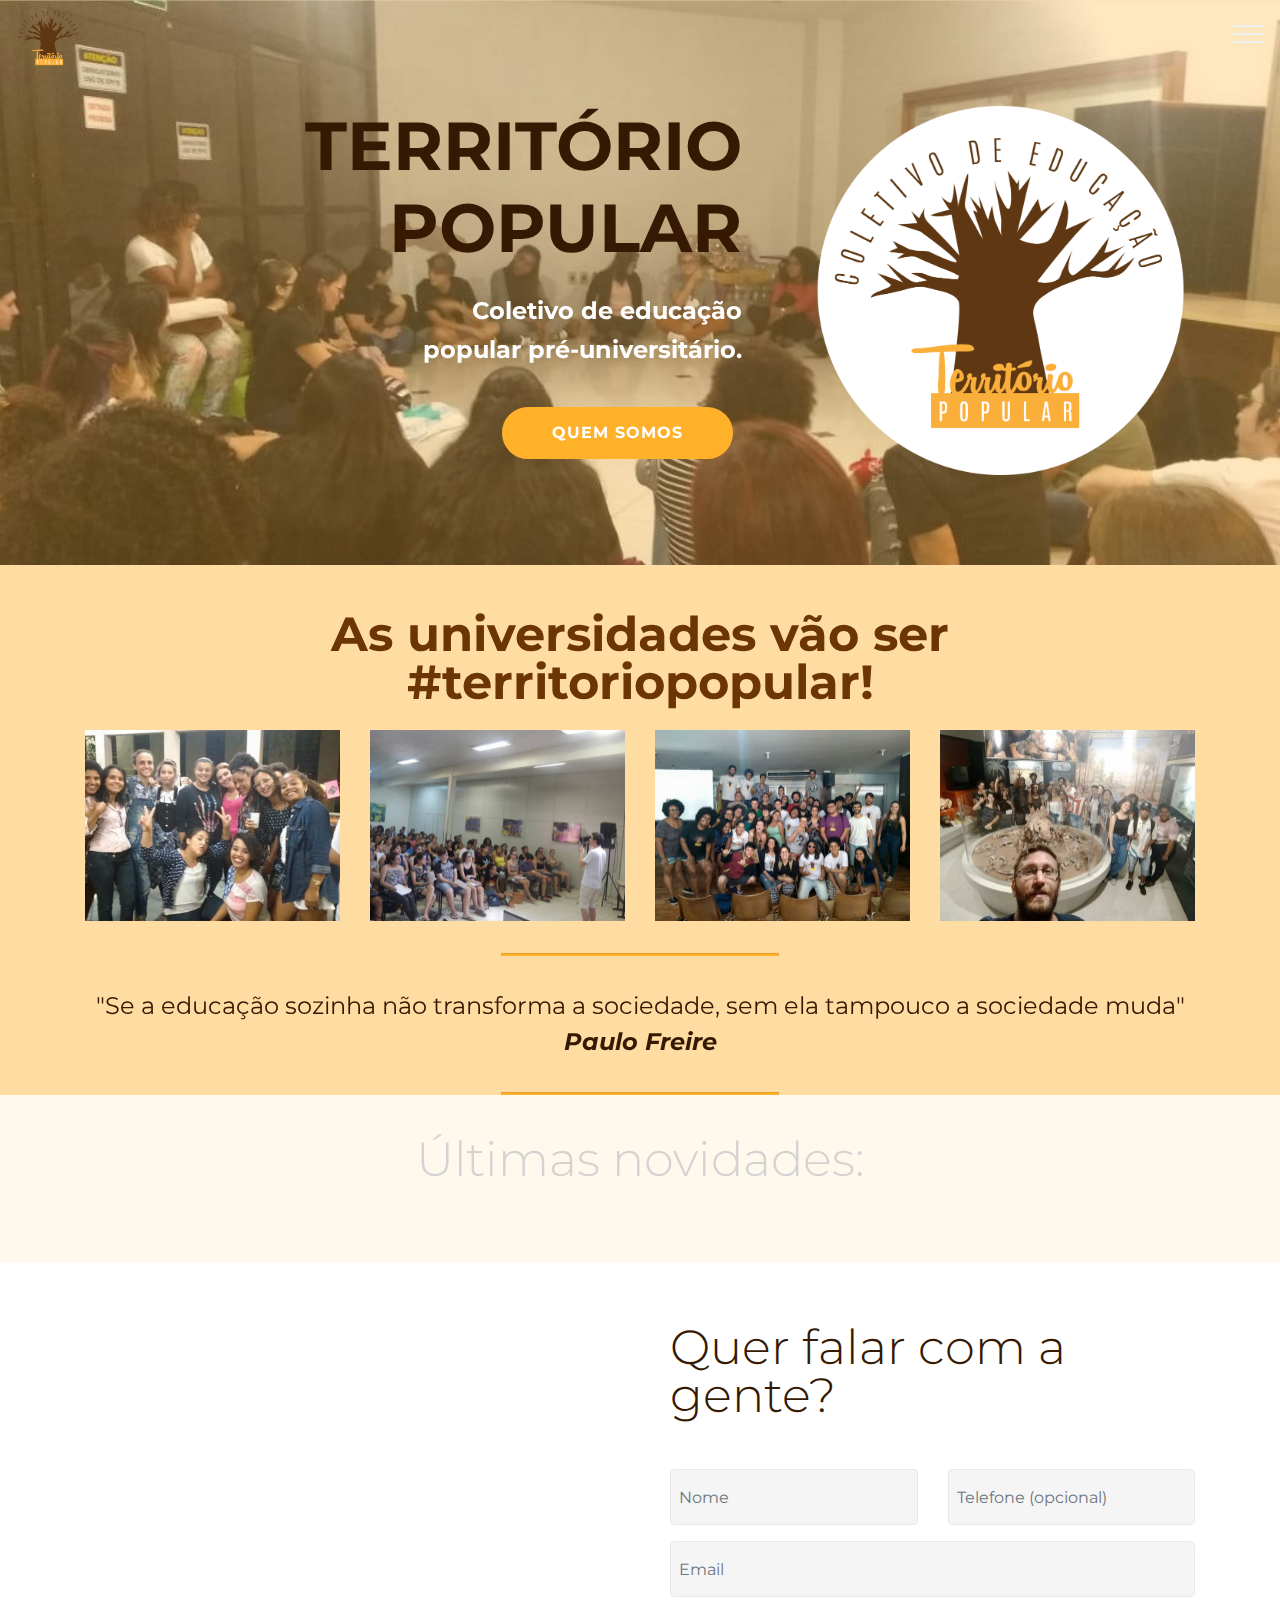
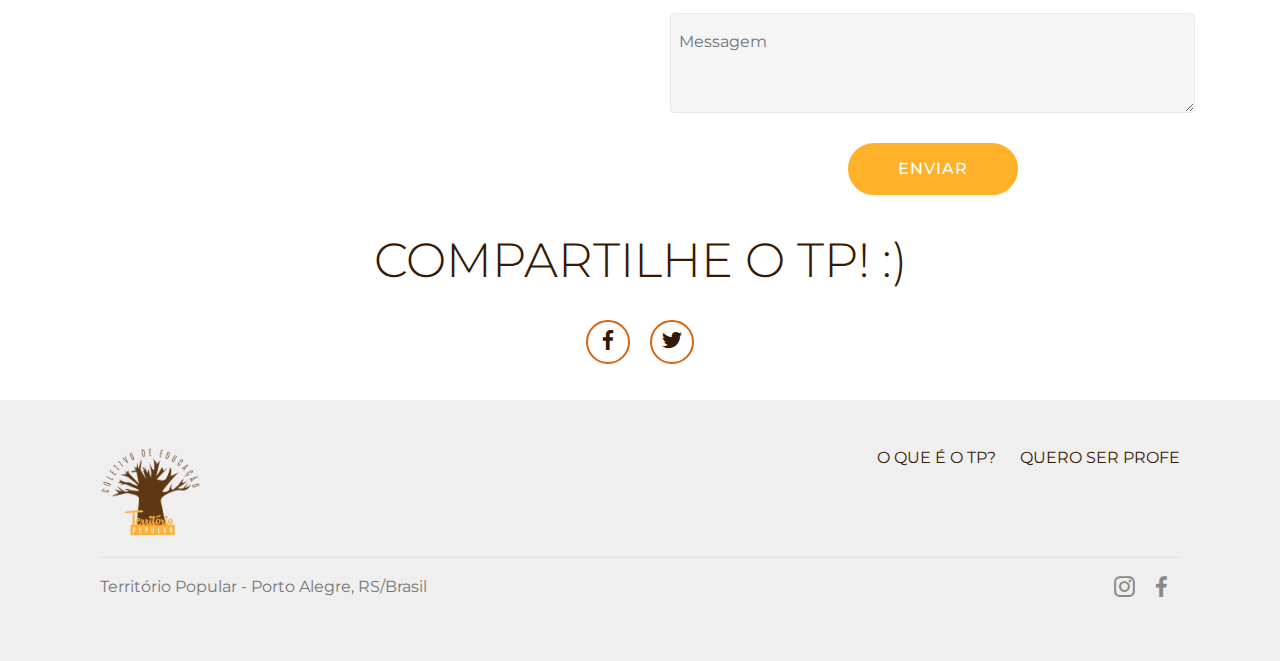
==== commit ea135e1b: "create github pages" ====
--- a/index.html
+++ b/index.html
@@ -1,23 +1,24 @@
 <!DOCTYPE html>
 <html  >
 <head>
-  <!-- Site made with Mobirise Website Builder v4.11.3, https://mobirise.com -->
+  <!-- Site made with Mobirise Website Builder v4.12.2, https://mobirise.com -->
   <meta charset="UTF-8">
   <meta http-equiv="X-UA-Compatible" content="IE=edge">
-  <meta name="generator" content="Mobirise v4.11.3, mobirise.com">
+  <meta name="generator" content="Mobirise v4.12.2, mobirise.com">
   <meta name="viewport" content="width=device-width, initial-scale=1, minimum-scale=1">
-  <link rel="shortcut icon" href="assets/images/logoa4altacom-192x182.png" type="image/x-icon">
-  <meta name="description" content="Home">
-  
-  <title>Território Popular</title>
+  <link rel="shortcut icon" href="assets/images/logoa4altacom-122x116.png" type="image/x-icon">
+  <meta name="description" content="">
+  
+  <title>Home</title>
   <link rel="stylesheet" href="assets/web/assets/mobirise-icons/mobirise-icons.css">
-  <link rel="stylesheet" href="assets/web/assets/mobirise-icons-bold/mobirise-icons-bold.css">
   <link rel="stylesheet" href="assets/bootstrap/css/bootstrap.min.css">
   <link rel="stylesheet" href="assets/bootstrap/css/bootstrap-grid.min.css">
   <link rel="stylesheet" href="assets/bootstrap/css/bootstrap-reboot.min.css">
+  <link rel="stylesheet" href="assets/socicon/css/styles.css">
   <link rel="stylesheet" href="assets/dropdown/css/style.css">
   <link rel="stylesheet" href="assets/tether/tether.min.css">
-  <link rel="stylesheet" href="assets/socicon/css/styles.css">
+  <link rel="stylesheet" href="assets/style.css">
+  <link rel="stylesheet" href="assets/slick.css">
   <link rel="stylesheet" href="assets/theme/css/style.css">
   <link rel="preload" as="style" href="assets/mobirise/css/mbr-additional.css"><link rel="stylesheet" href="assets/mobirise/css/mbr-additional.css" type="text/css">
   
@@ -25,7 +26,7 @@
   
 </head>
 <body>
-  <section class="menu cid-rOp0g1f7FX" once="menu" id="menu1-0">
+  <section class="menu cid-rSR2fy1VN3" once="menu" id="menu1-2">
 
     
 
@@ -42,34 +43,55 @@
             <div class="navbar-brand">
                 <span class="navbar-logo">
                     <a href="index.html">
-                         <img src="assets/images/logoa4altacom-192x182.png" alt="Mobirise" title="" style="height: 4.7rem;">
+                         <img src="assets/images/logoa4altacom-122x116.png" alt="Mobirise" title="" style="height: 3.8rem;">
                     </a>
                 </span>
                 
             </div>
         </div>
         <div class="collapse navbar-collapse" id="navbarSupportedContent">
-            <ul class="navbar-nav nav-dropdown nav-right" data-app-modern-menu="true"><li class="nav-item">
-                    <a class="nav-link link text-white display-4" href="quemsomos.html"><span class="mbri-users mbr-iconfont mbr-iconfont-btn"></span>
-                        
-                        Quem somos nós</a>
-                </li></ul>
             
+            
         </div>
     </nav>
 </section>
 
-<section class="engine"><a href="https://mobirise.info/b">how to create your own website</a></section><section class="mbr-section info4 cid-rOpCXkXZhH mbr-parallax-background" id="info4-h">
-
-    
-
-    <div class="mbr-overlay" style="opacity: 0.5; background-color: rgb(127, 84, 22);">
-    </div>
-    <div class="container">
-        <div class="justify-content-center row">
-            <div class="media-container-column title col-12 col-md-10">
-                <h2 class="align-right mbr-bold mbr-white pb-3 mbr-fonts-style display-1">Território Popular</h2>
-                <h3 class="mbr-section-subtitle align-right mbr-light mbr-white pb-3 mbr-fonts-style display-2">Coletivo de educação popular<br>pré-universitário</h3>
+<section class="engine"><a href="https://mobirise.info/p">web templates free download</a></section><section class="header3 cid-rSR4glwvHR mbr-parallax-background" id="header3-4">
+
+    
+
+    <div class="mbr-overlay" style="opacity: 0.3; background-color: rgb(255, 177, 42);">
+    </div>
+
+    <div class="container">
+        <div class="media-container-row">
+            <div class="mbr-figure" style="width: 65%;">
+                <img src="assets/images/selo-tp-1014x963.png" alt="Mobirise" title="">
+            </div>
+
+            <div class="media-content">
+                <h1 class="mbr-section-title mbr-white pb-3 mbr-fonts-style display-1"><strong>TERRITÓRIO</strong><br><strong>POPULAR</strong></h1>
+                
+                <div class="mbr-section-text mbr-white pb-3 ">
+                    <p class="mbr-text mbr-fonts-style display-5"><strong>
+                        Coletivo de educação<br>popular pré-universitário.
+                    </strong></p>
+                </div>
+                <div class="mbr-section-btn"><a class="btn btn-md btn-primary display-4" href="https://mobirise.co"><strong>QUEM SOMOS</strong></a></div>
+            </div>
+        </div>
+    </div>
+
+</section>
+
+<section class="mbr-section content4 cid-rSRbP0XxRV" id="content4-d">
+
+    
+
+    <div class="container">
+        <div class="media-container-row">
+            <div class="title col-12 col-md-8">
+                <h2 class="align-center pb-3 mbr-fonts-style display-2"><strong>As universidades vão ser</strong><div><strong>#territoriopopular!</strong></div></h2>
                 
                 
             </div>
@@ -77,32 +99,7 @@
     </div>
 </section>
 
-<section class="header3 cid-rOql4TVYTE" id="header3-q">
-
-    
-
-    
-
-    <div class="container">
-        <div class="media-container-row">
-            <div class="mbr-figure" style="width: 40%;">
-                <img src="assets/images/logo-final-2-534x472.png" alt="Mobirise" title="">
-            </div>
-
-            <div class="media-content">
-                <h1 class="mbr-section-title mbr-white pb-3 mbr-fonts-style display-2"><strong>AS UNIVERSIDADES VÃO SER<br>TERRITÓRIO POPULAR!</strong></h1>
-                
-                <div class="mbr-section-text mbr-white pb-3 ">
-                    
-                </div>
-                <div class="mbr-section-btn"><a class="btn btn-md btn-primary-outline display-4" href="quemsomos.html">SABER MAIS</a></div>
-            </div>
-        </div>
-    </div>
-
-</section>
-
-<section class="mbr-gallery gallery5 cid-rOp0pve74q" id="gallery5-3">
+<section class="mbr-gallery gallery5 cid-rSR4vEAnly" id="gallery5-5">
 
     
 
@@ -111,61 +108,61 @@
     <div class="container">
         
         
-        <div class="row" id="gallery" data-toggle="modal" data-target="#carouselModal">
+        <div class="row mbr-gallery" data-toggle="modal" data-target="#rUiHwgHeSg">
             <div class="col-sm-6 col-md-4 col-lg-3 item gallery-image">
                 <div class="item-wrapper">
-                    <img class="w-100" src="assets/images/12715718-1264770433536695-7918460303074217261-n-2-510x383.jpg" alt="" data-target="#mbrCarousel" data-slide-to="0" title="">
+                    <img class="w-100" src="assets/images/12321391-1281151458565259-5446871946385673728-n-510x287.jpg" alt="" data-slide-to="0" title="" data-target="#rUiHwgHyF4">
                 </div>
             </div>
             <div class="col-sm-6 col-md-4 col-lg-3 item gallery-image">
                 <div class="item-wrapper">
-                    <img class="w-100" src="assets/images/12321391-1281151458565259-5446871946385673728-n-510x287.jpg" alt="" data-target="#mbrCarousel" data-slide-to="1" title="">
+                    <img class="w-100" src="assets/images/12715718-1264770433536695-7918460303074217261-n-2-510x383.jpg" alt="" data-slide-to="1" title="" data-target="#rUiHwgHyF4">
                 </div>
             </div>
             <div class="col-sm-6 col-md-4 col-lg-3 item gallery-image">
                 <div class="item-wrapper">
-                    <img class="w-100" src="assets/images/32207407-2330954070251654-6168576307056607232-n-2-510x383.jpg" alt="" data-target="#mbrCarousel" data-slide-to="2" title="">
+                    <img class="w-100" src="assets/images/26678136-2139727726040957-8465497923645243134-o-510x383.jpg" alt="" data-slide-to="2" title="" data-target="#rUiHwgHyF4">
                 </div>
             </div>
             <div class="col-sm-6 col-md-4 col-lg-3 item gallery-image">
                 <div class="item-wrapper">
-                    <img class="w-100" src="assets/images/26678136-2139727726040957-8465497923645243134-o-510x383.jpg" alt="" data-target="#mbrCarousel" data-slide-to="3" title="">
-                </div>
-            </div>
-        </div>
-
-        <div class="modal mbr-slider fade" id="carouselModal" tabindex="-1" role="dialog" aria-hidden="true">
+                    <img class="w-100" src="assets/images/32207407-2330954070251654-6168576307056607232-n-2-510x383.jpg" alt="" data-slide-to="3" title="" data-target="#rUiHwgHyF4">
+                </div>
+            </div>
+        </div>
+
+        <div class="modal mbr-slider fade" tabindex="-1" role="dialog" aria-hidden="true" id="rUiHwgHeSg">
             <div class="modal-dialog" role="document">
                 <div class="modal-content">
                     <div class="modal-body">
-                        <div id="mbrCarousel" class="carousel slide" data-ride="carousel">
+                        <div class="carousel slide" data-ride="carousel" id="rUiHwgHyF4">
                             <div class="carousel-inner">
                                 <div class="carousel-item active">
-                                    <img class="d-block w-100" src="assets/images/background1.jpg" alt="">
+                                    <img class="d-block w-100" src="assets/images/12321391-1281151458565259-5446871946385673728-n-510x287.jpg" alt="">
                                 </div>
                                 <div class="carousel-item">
-                                    <img class="d-block w-100" src="assets/images/background2.jpg" alt="">
+                                    <img class="d-block w-100" src="assets/images/12715718-1264770433536695-7918460303074217261-n-2-510x383.jpg" alt="">
                                 </div>
                                 <div class="carousel-item">
-                                    <img class="d-block w-100" src="assets/images/background3.jpg" alt="">
+                                    <img class="d-block w-100" src="assets/images/26678136-2139727726040957-8465497923645243134-o-510x383.jpg" alt="">
                                 </div>
                                 <div class="carousel-item">
-                                    <img class="d-block w-100" src="assets/images/background4.jpg" alt="">
+                                    <img class="d-block w-100" src="assets/images/32207407-2330954070251654-6168576307056607232-n-2-510x383.jpg" alt="">
                                 </div>
                             </div>
                             <ol class="carousel-indicators">
-                                <li data-target="#mbrCarousel" data-slide-to="0" class="active"></li>
-                                <li data-target="#mbrCarousel" data-slide-to="1"></li>
-                                <li data-target="#mbrCarousel" data-slide-to="2"></li>
-                                <li data-target="#mbrCarousel" data-slide-to="3"></li>
+                                <li data-slide-to="0" class="active" data-target="#rUiHwgHyF4"></li>
+                                <li data-slide-to="1" data-target="#rUiHwgHyF4"></li>
+                                <li data-slide-to="2" data-target="#rUiHwgHyF4"></li>
+                                <li data-slide-to="3" data-target="#rUiHwgHyF4"></li>
                             </ol>
                             <a role="button" href="" class="close" data-dismiss="modal" aria-label="Close">
                             </a>
-                            <a class="carousel-control-prev carousel-control" href="#mbrCarousel" role="button" data-slide="prev">
+                            <a class="carousel-control-prev carousel-control" role="button" data-slide="prev" href="#rUiHwgHyF4">
                                 <span class="mbri-left mbr-iconfont" aria-hidden="true"></span>
                                 <span class="sr-only">Previous</span>
                             </a>
-                            <a class="carousel-control-next carousel-control" href="#mbrCarousel" role="button" data-slide="next">
+                            <a class="carousel-control-next carousel-control" role="button" data-slide="next" href="#rUiHwgHyF4">
                                 <span class="mbri-right mbr-iconfont" aria-hidden="true"></span>
                                 <span class="sr-only">Next</span>
                             </a>
@@ -177,118 +174,35 @@
     </div>
 </section>
 
-<section class="mbr-section article content9 cid-rOqsBpDP77" id="content9-s">
+<section class="mbr-section article content9 cid-rSR4TeP7jl" id="content9-a">
     
      
 
     <div class="container">
         <div class="inner-container" style="width: 100%;">
             <hr class="line" style="width: 25%;">
-            <div class="section-text align-center mbr-fonts-style display-5">"Se a educação sozinha não transforma a sociedade, sem ela tampouco a sociedade muda"<br><em><strong>Paulo Freire</strong></em></div>
+            <div class="section-text align-center mbr-fonts-style display-5">"Se a educação sozinha não transforma a sociedade, sem ela tampouco a sociedade muda"<div><strong><em>Paulo Freire</em></strong></div></div>
             <hr class="line" style="width: 25%;">
         </div>
         </div>
 </section>
 
-<section class="toggle2 cid-rOp0xpelkr" id="toggle2-4">
-    
-        
-
-    
-        <div class="container">
-            <div class="media-container-row">
-                    <div class="toggle-content">
-                        <h2 class="mbr-section-title pb-3 align-left mbr-fonts-style display-2">Dúvidas frequentes</h2>
-                        
-                        <div id="bootstrap-toggle" class="toggle-panel accordionStyles tab-content pt-5 mt-2">
-                            <div class="card">
-                                <div class="card-header" role="tab" id="headingOne">
-                                    <a role="button" class="collapsed panel-title text-black" data-toggle="collapse" data-core="" href="#collapse1_5" aria-expanded="false" aria-controls="collapse1">
-                                        <h4 class="mbr-fonts-style display-5">
-                                            <span class="sign mbr-iconfont mbri-arrow-down inactive"></span>Por quanto tempo dura o curso?</h4>
-                                    </a>
-                                </div>
-                                <div id="collapse1_5" class="panel-collapse noScroll collapse" role="tabpanel" aria-labelledby="headingOne">
-                                    <div class="panel-body p-4">
-                                        <p class="mbr-fonts-style panel-text display-7">O curso é extensivo, começando em Março e terminando em Novembro.</p>
-                                    </div>
-                                </div>
-                            </div>
-                            <div class="card">
-                                <div class="card-header" role="tab" id="headingTwo">
-                                    <a role="button" class="collapsed panel-title text-black" data-toggle="collapse" data-core="" href="#collapse2_5" aria-expanded="false" aria-controls="collapse2">
-                                        <h4 class="mbr-fonts-style display-5">
-                                            <span class="sign mbr-iconfont mbri-arrow-down inactive"></span> Onde e quando são as aulas?</h4>
-                                    </a>
-                                </div>
-                                <div id="collapse2_5" class="panel-collapse noScroll collapse" role="tabpanel" aria-labelledby="headingTwo">
-                                    <div class="panel-body p-4">
-                                        <p class="mbr-fonts-style panel-text display-7">Nossas aulas acontecem<strong> sempre à noite</strong> no <a href="https://ifrs.edu.br" target="_blank" class="text-secondary"><strong>Instituto Federal do Rio Grande do Sul (IFRS)</strong></a>, no endereço Rua Coronel Vicente, 281 - Centro Histórico (Porto Alegre).<br></p>
-                                    </div>
-                                </div>
-                            </div>
-                            <div class="card">
-                                <div class="card-header" role="tab" id="headingThree">
-                                    <a role="button" class="collapsed panel-title text-black" data-toggle="collapse" data-core="" href="#collapse3_5" aria-expanded="true" aria-controls="collapse3">
-                                        <h4 class="mbr-fonts-style display-5">
-                                            <span class="sign mbr-iconfont mbri-arrow-down inactive"></span> O TP tem algum custo?</h4>
-                                    </a>
-                                </div>
-                                <div id="collapse3_5" class="panel-collapse noScroll collapse" role="tabpanel" aria-labelledby="headingThree">
-                                    <div class="panel-body p-4">
-                                        <p class="mbr-fonts-style panel-text display-7"><strong>Não</strong>. Não há taxa de inscrição e as aulas são 100% gratuitas.<br></p>
-                                    </div>
-                                </div>
-                            </div>
-                            <div class="card">
-                                <div class="card-header" role="tab" id="headingThree">
-                                    <a role="button" class="collapsed panel-title  text-black" data-toggle="collapse" data-core="" href="#collapse4_5" aria-expanded="false" aria-controls="collapse4">
-                                        <h4 class="mbr-fonts-style display-5">
-                                            <span class="sign mbr-iconfont mbri-arrow-down inactive"></span> Posso participar do processo seletivo?</h4>
-                                    </a>
-                                </div>
-                                <div id="collapse4_5" class="panel-collapse noScroll collapse" role="tabpanel" aria-labelledby="headingThree">
-                                    <div class="panel-body p-4">
-                                        <p class="mbr-fonts-style panel-text display-7"><strong>Sim</strong>! Todas e todos podem participar em um processo seletivo do TP! Normalmente o processo acontece a cada início de ano – mas novas chamadas podem acontecer, por isso fique atento.<br><br>A escolha de novos alun@s levará em conta alguns critérios de preferência (como gênero, raça, renda etc.).</p>
-                                    </div>
-                                </div>
-                            </div>
-                            <div class="card">
-                                <div class="card-header" role="tab" id="headingThree">
-                                    <a role="button" class="collapsed panel-title text-black" data-toggle="collapse" data-core="" href="#collapse5_5" aria-expanded="false" aria-controls="collapse5">
-                                        <h4 class="mbr-fonts-style display-5">
-                                            <span class="sign mbr-iconfont mbri-arrow-down inactive"></span>&nbsp;Posso fazer o TRI escolar pelo TP?</h4>
-                                    </a>
-                                </div>
-                                <div id="collapse5_5" class="panel-collapse noScroll collapse" role="tabpanel" aria-labelledby="headingThree">
-                                    <div class="panel-body p-4">
-                                        <p class="mbr-fonts-style panel-text display-7"><strong>Sim</strong> :) Basta estar matriculado no curso e contatar o Departamento Pedagógico.<br>Somos um projeto de extensão do <a href="https://ifrs.edu.br/ensino/assessoria-de-acoes-inclusivas/nucleo-de-estudo-afro-brasileiro-e-indigena-neabi/" target="_blank">Núcleo de Estudos Afro-brasileiros e Indígenas (NEABI)</a> do IFRS.<br></p>
-                                    </div>
-                                </div>
-                            </div>
-                            <div class="card">
-                                <div class="card-header" role="tab" id="headingThree">
-                                    <a role="button" class="collapsed panel-title text-black" data-toggle="collapse" data-core="" href="#collapse6_5" aria-expanded="false" aria-controls="collapse6">
-                                        <h4 class="mbr-fonts-style display-5">
-                                            <span class="sign mbr-iconfont mbri-arrow-down inactive"></span>Posso ser professor do TP?</h4>
-                                    </a>
-                                </div>
-                                <div id="collapse6_5" class="panel-collapse noScroll collapse" role="tabpanel" aria-labelledby="headingThree">
-                                    <div class="panel-body p-4">
-                                        <p class="mbr-fonts-style panel-text display-7">Se você tem uma Licenciatura, sim!<br>Inscreva-se&nbsp;<a href="https://docs.google.com/forms/d/e/1FAIpQLScSswM-ecJUr83fWBvBcWPyx7xpF1rJzGkp_mMMq8sggQeU_Q/viewform" target="_blank">aqui</a>&nbsp;e aguarde um contato da nossa equipe :)</p>
-                                    </div>
-                                </div>
-                            </div>
-                        </div>
-                    </div>
-                <div class="mbr-figure" style="width: 89%;">
-                     <img src="assets/images/whatsapp-image-2020-02-03-at-11.02.23-950x713.jpg" alt="Mobirise" title="">
-                </div>
-            </div>
-        </div>
-</section>
-
-<section class="mbr-section form4 cid-rOp3MYUWwT" id="form4-8">
+<section class="mbr-instagram-feed" data-rows="" data-per-row-slider="4" data-spacing="5" data-full-width="" data-token="13082585080.727bfe1.8701ac8a86404ebb95438701fe7e396a" data-per-row-grid="" id="instagram-feed-block-8" data-rv-view="12" style="background-color: rgb(255, 221, 162); padding-top: 40px; padding-bottom: 40px;">
+    
+    <div class="container container_toggle">
+        <div class="row">
+            <div class="col">
+                <div class="inst">
+                    <h1 class="inst__title align-center mbr-fonts-style display-2">Últimas novidades:</h1>
+                    <div class="inst__content"></div>
+                    
+                </div>
+            </div>
+        </div>
+    </div>
+</section>
+
+<section class="mbr-section form4 cid-rSR4GX6OlB" id="form4-6">
 
     
 
@@ -296,7 +210,7 @@
     <div class="container">
         <div class="row">
             <div class="col-md-6">
-                <div class="google-map"><iframe frameborder="0" style="border:0" src="https://www.google.com/maps/embed/v1/place?key=AIzaSyCx3d07zxHPLvkFBLlAR3Ng8a9wsAsGoJ8&amp;q=place_id:ChIJm-Ubgad5GZURLrt4kI5P5UU" allowfullscreen=""></iframe></div>
+                <div class="google-map"><iframe frameborder="0" style="border:0" src="https://www.google.com/maps/embed/v1/place?key=AIzaSyAEIpgj38KyLFELm2bK9Y7krBkz1K-cMq8&amp;q=place_id:ChIJm-Ubgad5GZURLrt4kI5P5UU" allowfullscreen=""></iframe></div>
             </div>
             <div class="col-md-6">
                 <h2 class="pb-3 align-left mbr-fonts-style display-2">Quer falar com a gente?</h2>
@@ -309,26 +223,27 @@
                 </div>
                 <div data-form-type="formoid">
                     <!---Formbuilder Form--->
-                    <form action="https://mobirise.com/" method="POST" class="mbr-form form-with-styler" data-form-title="Mobirise Form"><input type="hidden" name="email" data-form-email="true" value="d7uBAA6eZZrmi229LgXgs21HKxz3XAppyqJYNblNhpE4sX5OoD5eaa+zJh+up/UioxP8i9WdMDpirmDUuHhhAKZCv3BiAf+uy0EI7cDwIYVy0J7Tc+wHz3320Bnxisz9">
+                    <form action="https://mobirise.com/" method="POST" class="mbr-form form-with-styler" data-form-title="Mobirise Form"><input type="hidden" name="email" data-form-email="true" value="Ixz5gmq1aiu8sl5LDjEDg3p6sPGvAgrbqLtGoMFLYD8f9SEfpmxCLxsdqEkraz5NHoNLOIawITOoLFE/0xBdsA06fg0bUZd5tS9sKhdQznQFOLFZwW5VMF+8igqze6Uz">
                         <div class="row">
-                            <div hidden="hidden" data-form-alert="" class="alert alert-success col-12">Obrigado por entrar em contato com a gente!</div>
+                            <div hidden="hidden" data-form-alert="" class="alert alert-success col-12">Obrigado pelo contato!
+Em breve responderemos.</div>
                             <div hidden="hidden" data-form-alert-danger="" class="alert alert-danger col-12">
                             </div>
                         </div>
                         <div class="dragArea row">
                             <div class="col-md-6  form-group" data-for="name">
-                                <input type="text" name="name" placeholder="Nome" data-form-field="Name" required="required" class="form-control input display-7" id="name-form4-8">
+                                <input type="text" name="name" placeholder="Nome" data-form-field="Name" required="required" class="form-control input display-7" id="name-form4-6">
                             </div>
                             <div class="col-md-6  form-group" data-for="phone">
-                                <input type="text" name="phone" placeholder="Telefone (opcional)" data-form-field="Phone" required="required" class="form-control input display-7" id="phone-form4-8">
+                                <input type="text" name="phone" placeholder="Telefone (opcional)" data-form-field="Phone" required="required" class="form-control input display-7" id="phone-form4-6">
                             </div>
                             <div data-for="email" class="col-md-12  form-group">
-                                <input type="text" name="email" placeholder="Email" data-form-field="Email" class="form-control input display-7" required="required" id="email-form4-8">
+                                <input type="text" name="email" placeholder="Email" data-form-field="Email" class="form-control input display-7" required="required" id="email-form4-6">
                             </div>
                             <div data-for="message" class="col-md-12  form-group">
-                                <textarea name="message" placeholder="Mensagem" data-form-field="Message" class="form-control input display-7" id="message-form4-8"></textarea>
-                            </div>
-                            <div class="col-md-12 input-group-btn  mt-2 align-center"><button type="submit" class="btn btn-form btn-secondary display-4">ENVIAR</button></div>
+                                <textarea name="message" placeholder="Messagem" data-form-field="Message" class="form-control input display-7" id="message-form4-6"></textarea>
+                            </div>
+                            <div class="col-md-12 input-group-btn  mt-2 align-center"><button type="submit" class="btn btn-form btn-primary display-4">ENVIAR</button></div>
                         </div>
                     </form><!---Formbuilder Form--->
                 </div>
@@ -337,7 +252,7 @@
     </div>
 </section>
 
-<section class="cid-rOp0KMqfgs" id="social-buttons1-5">
+<section class="cid-rSR4J666kt" id="social-buttons1-7">
     
     
 
@@ -347,7 +262,7 @@
         <div class="media-container-row">
             <div class="col-md-8 align-center">
                 <h2 class="pb-3 mbr-section-title mbr-fonts-style display-2">
-                    COMPARTILHE O TP :)</h2>
+                    COMPARTILHE O TP! :)</h2>
                 <div>
                     <div class="mbr-social-likes" data-counters="false">
                         <span class="btn btn-social facebook mx-2" title="Share link on Facebook">
@@ -365,7 +280,7 @@
     </div>
 </section>
 
-<section class="cid-rOp3UABpz6 mbr-reveal" id="footer5-9">
+<section class="cid-rSR4NvBE5c" id="footer5-9">
 
     
 
@@ -375,14 +290,13 @@
         <div class="media-container-row">
             <div class="col-md-3">
                 <div class="media-wrap">
-                    
-                       <img src="assets/images/logoa4altacom-192x182.png" alt="Mobirise" title="">
-                    
+                    <a href="index.html">
+                       <img src="assets/images/logoa4altacom-122x116.png" alt="Mobirise" title="">
+                    </a>
                 </div>
             </div>
             <div class="col-md-9">
-                <p class="mbr-text align-right links mbr-fonts-style display-7">
-                    <a href="quemsomos.html" class="text-black">O QUE É O</a>&nbsp;TP?&nbsp;&nbsp; &nbsp;&nbsp;<a href="https://docs.google.com/forms/d/e/1FAIpQLScSswM-ecJUr83fWBvBcWPyx7xpF1rJzGkp_mMMq8sggQeU_Q/viewform" class="text-black">Q</a>UERO SER PROFE</p>
+                <p class="mbr-text align-right links mbr-fonts-style display-7">O QUE É O TP? &nbsp; &nbsp; &nbsp;QUERO SER PROFE</p>
             </div>
         </div>
         <div class="footer-lower">
@@ -398,13 +312,13 @@
                 <div class="col-md-6">
                     <div class="social-list align-right">
                         <div class="soc-item">
-                            
-                                <a href="https://www.instagram.com/territoriopopular/"><span class="mbr-iconfont mbr-iconfont-social socicon-instagram socicon" style="color: rgb(53, 25, 3); fill: rgb(53, 25, 3);"></span></a>
-                            
+                            <a href="http://instagram.com/territoriopopular" target="_blank">
+                                <span class="mbr-iconfont mbr-iconfont-social socicon-instagram socicon"></span>
+                            </a>
                         </div>
                         <div class="soc-item">
-                            <a href="https://www.facebook.com/territoriopopular" target="_blank">
-                                <span class="mbr-iconfont mbr-iconfont-social socicon-facebook socicon" style="color: rgb(53, 25, 3); fill: rgb(53, 25, 3);"></span>
+                            <a href="http://facebook.com/territoriopopular" target="_blank">
+                                <span class="mbr-iconfont mbr-iconfont-social socicon-facebook socicon"></span>
                             </a>
                         </div>
                         
@@ -423,13 +337,14 @@
   <script src="assets/popper/popper.min.js"></script>
   <script src="assets/bootstrap/js/bootstrap.min.js"></script>
   <script src="assets/smoothscroll/smooth-scroll.js"></script>
-  <script src="assets/parallax/jarallax.min.js"></script>
   <script src="assets/dropdown/js/nav-dropdown.js"></script>
   <script src="assets/dropdown/js/navbar-dropdown.js"></script>
   <script src="assets/touchswipe/jquery.touch-swipe.min.js"></script>
-  <script src="assets/mbr-switch-arrow/mbr-switch-arrow.js"></script>
+  <script src="assets/parallax/jarallax.min.js"></script>
   <script src="assets/sociallikes/social-likes.js"></script>
   <script src="assets/tether/tether.min.js"></script>
+  <script src="assets/index.js"></script>
+  <script src="assets/slick.min.js"></script>
   <script src="assets/theme/js/script.js"></script>
   <script src="assets/formoid/formoid.min.js"></script>
   
--- a/assets/style.css
+++ b/assets/style.css
@@ -0,0 +1,200 @@
+.mbr-instagram-feed {
+  position: relative; }
+
+.inst {
+  width: 100%;
+  margin: 0 auto;
+  position: relative; }
+  @media (max-width: 768px) {
+    .inst {
+      width: 100%; } }
+  .inst__login-block p {
+    text-align: center; }
+  .inst__title {
+    padding-bottom: 1rem;
+    margin-bottom: 1.5rem;
+    line-height: 1.3; }
+  .inst__content {
+    margin-bottom: 10px; }
+  .inst__more {
+    margin-top: 20px; }
+  .inst__login-button {
+    transition: all .2s linear;
+    padding: 0 10px 0 80px;
+    display: block;
+    position: relative;
+    text-decoration: none;
+    color: white;
+    background: #cc0055;
+    font-size: 18px;
+    line-height: 60px;
+    height: 60px;
+    border-radius: 2px;
+    width: 400px;
+    margin: 0 auto; }
+    .inst__login-button:hover, .inst__login-button:focus {
+      background: #990040;
+      text-decoration: none;
+      color: white; }
+    .inst__login-button:before {
+      content: "\f16d";
+      display: block;
+      position: absolute;
+      font-family: "FontAwesome";
+      width: 60px;
+      height: 60px;
+      line-height: 60px;
+      top: 0;
+      left: 0;
+      text-align: center;
+      background: rgba(0, 0, 0, 0.1);
+      border-radius: 2px 0 0 2px; }
+  .inst__loader-wrapper {
+    position: absolute;
+    width: 100%;
+    height: 100%;
+    background: white;
+    opacity: 0.8;
+    top: 0;
+    left: 0; }
+  .inst__loader {
+    width: 100px;
+    height: 100px;
+    border-radius: 100%;
+    position: relative;
+    margin: 0 auto;
+    top: 50%;
+    transform: translateY(-50%); }
+    .inst__loader span {
+      display: inline-block;
+      width: 20px;
+      height: 20px;
+      border-radius: 100%;
+      background-color: #ff4488;
+      margin: 35px 5px;
+      opacity: 0; }
+      .inst__loader span:nth-child(1) {
+        animation: opacitychange 1s ease-in-out infinite; }
+      .inst__loader span:nth-child(2) {
+        animation: opacitychange 1s ease-in-out 0.33s infinite; }
+      .inst__loader span:nth-child(3) {
+        animation: opacitychange 1s ease-in-out 0.66s infinite; }
+
+@keyframes opacitychange {
+  0%, 100% {
+    opacity: 0; }
+  60% {
+    opacity: 1; } }
+  .inst__account {
+    margin-bottom: 20px; }
+  .inst__avatar {
+    float: left;
+    margin-right: -50px;
+    height: 50px; }
+    .inst__avatar img {
+      height: 100%;
+      border-radius: 50%;
+      border: 1px solid rgba(0, 0, 0, 0.0975); }
+  .inst__link {
+    float: right;
+    padding: 12px 10px 10px 0;
+    padding-left: 60px;
+    width: 100%;
+    overflow-x: hidden; }
+    .inst__link a {
+      text-decoration: none;
+      height: 50px;
+      line-height: 16px; }
+  .inst__images .slick-frame {
+    visibility: hidden; }
+  .inst__images .slick-frame.slick-initialized {
+    visibility: visible; }
+  .inst__images .slick-arrow {
+    text-indent: -9999px;
+    position: absolute;
+    width: 50px;
+    height: 50px;
+    line-height: 50px;
+    margin: 0;
+    padding: 0;
+    outline: none !important;
+    top: 50%;
+    transform: translateY(-50%);
+    z-index: 10;
+    cursor: pointer;
+    border: none;
+    background: transparent; }
+    .inst__images .slick-arrow:before {
+      transition: all .2s linear;
+      display: block;
+      position: absolute;
+      top: 0;
+      left: 0;
+      width: 100%;
+      height: 100%;
+      font-family: "MobiriseIcons" !important;
+      text-indent: 0;
+      color: white;
+      font-size: 1.5rem;
+      cursor: pointer;
+      border: 2px solid #fff;
+      border-radius: 50%;
+      opacity: 0;
+      background: rgba(0, 0, 0, 0.5); }
+    .inst__images .slick-arrow:hover:before {
+      opacity: 1 !important;
+      background: #1b1b1b !important; }
+    .inst__images .slick-arrow.slick-prev {
+      left: 15px; }
+      .inst__images .slick-arrow.slick-prev:before {
+        content: "\e943"; }
+    .inst__images .slick-arrow.slick-next {
+      right: 15px; }
+      .inst__images .slick-arrow.slick-next:before {
+        content: "\e966"; }
+  .inst__images:hover .slick-arrow:before {
+    opacity: .5; }
+  .inst__error {
+    padding: 10px;
+    background: pink;
+    border: 1px solid deeppink;
+    color: red;
+    border-radius: 3px; }
+
+.inst-card {
+  position: relative; }
+  .inst-card:hover .inst-card__info {
+    opacity: 1; }
+  .inst-card__link {
+    display: block;
+    background-size: cover;
+    background-position: center;
+    width: 100%;
+    height: 100%; }
+  .inst-card__info {
+    transition: opacity .2s linear;
+    opacity: 0;
+    display: block;
+    position: relative;
+    top: -100%;
+    left: 0;
+    width: 100%;
+    height: 100%;
+    background: rgba(0, 0, 0, 0.8); }
+  .inst-card__info-inner {
+    width: 100%;
+    display: block;
+    margin: 0;
+    padding: 0;
+    position: absolute;
+    top: 50%;
+    transform: translateY(-50%);
+    text-align: center;
+    color: white;
+    font-size: 16px; }
+  .inst-card__likes span {
+    font-size: 20px;
+    color: lightcoral; }
+  .inst-card__comments span {
+    font-size: 20px;
+    color: lightskyblue; }
--- a/assets/mobirise/css/mbr-additional.css
+++ b/assets/mobirise/css/mbr-additional.css
@@ -9,19 +9,19 @@
 }
 .display-1 {
   font-family: 'Montserrat', sans-serif;
-  font-size: 6rem;
+  font-size: 4.25rem;
   font-display: swap;
 }
 .display-1 > .mbr-iconfont {
-  font-size: 9.6rem;
+  font-size: 6.8rem;
 }
 .display-2 {
   font-family: 'Montserrat', sans-serif;
-  font-size: 2.7rem;
+  font-size: 3rem;
   font-display: swap;
 }
 .display-2 > .mbr-iconfont {
-  font-size: 4.32rem;
+  font-size: 4.8rem;
 }
 .display-4 {
   font-family: 'Montserrat', sans-serif;
@@ -54,14 +54,14 @@
 /* 0.65 - min scale variable, may vary */
 @media (max-width: 768px) {
   .display-1 {
-    font-size: 4.8rem;
-    font-size: calc( 2.75rem + (6 - 2.75) * ((100vw - 20rem) / (48 - 20)));
-    line-height: calc( 1.4 * (2.75rem + (6 - 2.75) * ((100vw - 20rem) / (48 - 20))));
+    font-size: 3.4rem;
+    font-size: calc( 2.1374999999999997rem + (4.25 - 2.1374999999999997) * ((100vw - 20rem) / (48 - 20)));
+    line-height: calc( 1.4 * (2.1374999999999997rem + (4.25 - 2.1374999999999997) * ((100vw - 20rem) / (48 - 20))));
   }
   .display-2 {
-    font-size: 2.16rem;
-    font-size: calc( 1.595rem + (2.7 - 1.595) * ((100vw - 20rem) / (48 - 20)));
-    line-height: calc( 1.4 * (1.595rem + (2.7 - 1.595) * ((100vw - 20rem) / (48 - 20))));
+    font-size: 2.4rem;
+    font-size: calc( 1.7rem + (3 - 1.7) * ((100vw - 20rem) / (48 - 20)));
+    line-height: calc( 1.4 * (1.7rem + (3 - 1.7) * ((100vw - 20rem) / (48 - 20))));
   }
   .display-4 {
     font-size: 0.8rem;
@@ -92,7 +92,7 @@
   border-radius: 3px;
 }
 .bg-primary {
-  background-color: #6c3506 !important;
+  background-color: #ffb12a !important;
 }
 .bg-success {
   background-color: #ffb12a !important;
@@ -108,8 +108,8 @@
 }
 .btn-primary,
 .btn-primary:active {
-  background-color: #6c3506 !important;
-  border-color: #6c3506 !important;
+  background-color: #ffb12a !important;
+  border-color: #ffb12a !important;
   color: #ffffff !important;
 }
 .btn-primary:hover,
@@ -117,14 +117,14 @@
 .btn-primary.focus,
 .btn-primary.active {
   color: #ffffff !important;
-  background-color: #241102 !important;
-  border-color: #241102 !important;
+  background-color: #dd8c00 !important;
+  border-color: #dd8c00 !important;
 }
 .btn-primary.disabled,
 .btn-primary:disabled {
   color: #ffffff !important;
-  background-color: #241102 !important;
-  border-color: #241102 !important;
+  background-color: #dd8c00 !important;
+  border-color: #dd8c00 !important;
 }
 .btn-secondary,
 .btn-secondary:active {
@@ -272,22 +272,22 @@
 .btn-primary-outline,
 .btn-primary-outline:active {
   background: none;
-  border-color: #0b0601;
-  color: #0b0601;
+  border-color: #c37c00;
+  color: #c37c00;
 }
 .btn-primary-outline:hover,
 .btn-primary-outline:focus,
 .btn-primary-outline.focus,
 .btn-primary-outline.active {
   color: #ffffff;
-  background-color: #6c3506;
-  border-color: #6c3506;
+  background-color: #ffb12a;
+  border-color: #ffb12a;
 }
 .btn-primary-outline.disabled,
 .btn-primary-outline:disabled {
   color: #ffffff !important;
-  background-color: #6c3506 !important;
-  border-color: #6c3506 !important;
+  background-color: #ffb12a !important;
+  border-color: #ffb12a !important;
 }
 .btn-secondary-outline,
 .btn-secondary-outline:active {
@@ -424,7 +424,7 @@
   border-color: #ffffff;
 }
 .text-primary {
-  color: #6c3506 !important;
+  color: #ffb12a !important;
 }
 .text-secondary {
   color: #d6630d !important;
@@ -449,7 +449,7 @@
 }
 a.text-primary:hover,
 a.text-primary:focus {
-  color: #0b0601 !important;
+  color: #c37c00 !important;
 }
 a.text-secondary:hover,
 a.text-secondary:focus {
@@ -507,8 +507,8 @@
   border-radius: 100px !important;
 }
 .mbr-gallery-filter li.active .btn {
-  background-color: #6c3506;
-  border-color: #6c3506;
+  background-color: #ffb12a;
+  border-color: #ffb12a;
   color: #ffffff;
 }
 .mbr-gallery-filter li.active .btn:focus {
@@ -519,11 +519,11 @@
 }
 a,
 a:hover {
-  color: #6c3506;
+  color: #ffb12a;
 }
 .mbr-plan-header.bg-primary .mbr-plan-subtitle,
 .mbr-plan-header.bg-primary .mbr-plan-price-desc {
-  color: #e5700d;
+  color: #fffcf6;
 }
 .mbr-plan-header.bg-success .mbr-plan-subtitle,
 .mbr-plan-header.bg-success .mbr-plan-price-desc {
@@ -554,7 +554,7 @@
   font-size: 1.6rem;
 }
 blockquote {
-  border-color: #6c3506;
+  border-color: #ffb12a;
 }
 /* Forms */
 .mbr-form .btn {
@@ -610,11 +610,11 @@
 /* Footer */
 .mbr-footer-content li::before,
 .mbr-footer .mbr-contacts li::before {
-  background: #6c3506;
+  background: #ffb12a;
 }
 .mbr-footer-content li a:hover,
 .mbr-footer .mbr-contacts li a:hover {
-  color: #6c3506;
+  color: #ffb12a;
 }
 .footer3 input[type="email"],
 .footer4 input[type="email"] {
@@ -656,7 +656,7 @@
 }
 .jq-selectbox li:hover,
 .jq-selectbox li.selected {
-  background-color: #6c3506;
+  background-color: #ffb12a;
   color: #ffffff;
 }
 .jq-selectbox .jq-selectbox__trigger-arrow,
@@ -669,14 +669,14 @@
 .jq-selectbox:hover .jq-selectbox__trigger-arrow,
 .jq-number__spin.minus:hover:after,
 .jq-number__spin.plus:hover:after {
-  border-top-color: #6c3506;
-  border-bottom-color: #6c3506;
+  border-top-color: #ffb12a;
+  border-bottom-color: #ffb12a;
 }
 .xdsoft_datetimepicker .xdsoft_calendar td.xdsoft_default,
 .xdsoft_datetimepicker .xdsoft_calendar td.xdsoft_current,
 .xdsoft_datetimepicker .xdsoft_timepicker .xdsoft_time_box > div > div.xdsoft_current {
-  color: #ffffff !important;
-  background-color: #6c3506 !important;
+  color: #000000 !important;
+  background-color: #ffb12a !important;
   box-shadow: none !important;
 }
 .xdsoft_datetimepicker .xdsoft_calendar td:hover,
@@ -688,7 +688,8 @@
 .lazy-bg {
   background-image: none !important;
 }
-.lazy-placeholder:not(section) {
+.lazy-placeholder:not(section),
+.lazy-none {
   display: block;
   position: relative;
   padding-bottom: 56.25%;
@@ -704,31 +705,31 @@
   top: 50%;
   left: 50%;
   transform: translateX(-50%) translateY(-50%);
-  background-image: url("data:image/svg+xml;charset=UTF-8,%3csvg width='32' height='32' viewBox='0 0 64 64' xmlns='http://www.w3.org/2000/svg' stroke='%236c3506' %3e%3cg fill='none' fill-rule='evenodd'%3e%3cg transform='translate(16 16)' stroke-width='2'%3e%3ccircle stroke-opacity='.5' cx='16' cy='16' r='16'/%3e%3cpath d='M32 16c0-9.94-8.06-16-16-16'%3e%3canimateTransform attributeName='transform' type='rotate' from='0 16 16' to='360 16 16' dur='1s' repeatCount='indefinite'/%3e%3c/path%3e%3c/g%3e%3c/g%3e%3c/svg%3e");
+  background-image: url("data:image/svg+xml;charset=UTF-8,%3csvg width='32' height='32' viewBox='0 0 64 64' xmlns='http://www.w3.org/2000/svg' stroke='%23ffb12a' %3e%3cg fill='none' fill-rule='evenodd'%3e%3cg transform='translate(16 16)' stroke-width='2'%3e%3ccircle stroke-opacity='.5' cx='16' cy='16' r='16'/%3e%3cpath d='M32 16c0-9.94-8.06-16-16-16'%3e%3canimateTransform attributeName='transform' type='rotate' from='0 16 16' to='360 16 16' dur='1s' repeatCount='indefinite'/%3e%3c/path%3e%3c/g%3e%3c/g%3e%3c/svg%3e");
 }
 section.lazy-placeholder:after {
   opacity: 0.3;
 }
-.cid-rOp0g1f7FX .navbar {
+.cid-rSR2fy1VN3 .navbar {
   padding: .5rem 0;
   background: #cccccc;
   transition: none;
   min-height: 77px;
 }
-.cid-rOp0g1f7FX .navbar-dropdown.bg-color.transparent.opened {
+.cid-rSR2fy1VN3 .navbar-dropdown.bg-color.transparent.opened {
   background: #cccccc;
 }
-.cid-rOp0g1f7FX a {
+.cid-rSR2fy1VN3 a {
   font-style: normal;
 }
-.cid-rOp0g1f7FX .nav-item span {
+.cid-rSR2fy1VN3 .nav-item span {
   padding-right: 0.4em;
   line-height: 0.5em;
   vertical-align: text-bottom;
   position: relative;
   text-decoration: none;
 }
-.cid-rOp0g1f7FX .nav-item a {
+.cid-rSR2fy1VN3 .nav-item a {
   display: -webkit-flex;
   align-items: center;
   justify-content: center;
@@ -737,23 +738,23 @@
   -webkit-align-items: center;
   -webkit-justify-content: center;
 }
-.cid-rOp0g1f7FX .nav-item:focus,
-.cid-rOp0g1f7FX .nav-link:focus {
+.cid-rSR2fy1VN3 .nav-item:focus,
+.cid-rSR2fy1VN3 .nav-link:focus {
   outline: none;
 }
-.cid-rOp0g1f7FX .btn {
+.cid-rSR2fy1VN3 .btn {
   padding: 0.4rem 1.5rem;
   display: -webkit-inline-flex;
   align-items: center;
   -webkit-align-items: center;
 }
-.cid-rOp0g1f7FX .btn .mbr-iconfont {
+.cid-rSR2fy1VN3 .btn .mbr-iconfont {
   font-size: 1.6rem;
 }
-.cid-rOp0g1f7FX .menu-logo {
+.cid-rSR2fy1VN3 .menu-logo {
   margin-right: auto;
 }
-.cid-rOp0g1f7FX .menu-logo .navbar-brand {
+.cid-rSR2fy1VN3 .menu-logo .navbar-brand {
   display: flex;
   margin-left: 5rem;
   padding: 0;
@@ -762,7 +763,7 @@
   -webkit-align-items: center;
   align-items: center;
 }
-.cid-rOp0g1f7FX .menu-logo .navbar-brand .navbar-caption-wrap {
+.cid-rSR2fy1VN3 .menu-logo .navbar-brand .navbar-caption-wrap {
   display: flex;
   -webkit-align-items: center;
   align-items: center;
@@ -770,65 +771,66 @@
   min-width: 7rem;
   margin: .3rem 0;
 }
-.cid-rOp0g1f7FX .menu-logo .navbar-brand .navbar-caption-wrap .navbar-caption {
+.cid-rSR2fy1VN3 .menu-logo .navbar-brand .navbar-caption-wrap .navbar-caption {
   line-height: 1.2rem !important;
   padding-right: 2rem;
 }
-.cid-rOp0g1f7FX .menu-logo .navbar-brand .navbar-logo {
+.cid-rSR2fy1VN3 .menu-logo .navbar-brand .navbar-logo {
   font-size: 4rem;
   transition: font-size 0.25s;
 }
-.cid-rOp0g1f7FX .menu-logo .navbar-brand .navbar-logo img {
+.cid-rSR2fy1VN3 .menu-logo .navbar-brand .navbar-logo img {
   display: flex;
 }
-.cid-rOp0g1f7FX .menu-logo .navbar-brand .navbar-logo .mbr-iconfont {
+.cid-rSR2fy1VN3 .menu-logo .navbar-brand .navbar-logo .mbr-iconfont {
   transition: font-size 0.25s;
 }
-.cid-rOp0g1f7FX .menu-logo .navbar-brand .navbar-logo a {
+.cid-rSR2fy1VN3 .menu-logo .navbar-brand .navbar-logo a {
   display: inline-flex;
 }
-.cid-rOp0g1f7FX .navbar-toggleable-sm .navbar-collapse {
+.cid-rSR2fy1VN3 .navbar-toggleable-sm .navbar-collapse {
   justify-content: flex-end;
   -webkit-justify-content: flex-end;
   padding-right: 5rem;
   width: auto;
 }
-.cid-rOp0g1f7FX .navbar-toggleable-sm .navbar-collapse .navbar-nav {
+.cid-rSR2fy1VN3 .navbar-toggleable-sm .navbar-collapse .navbar-nav {
   flex-wrap: wrap;
   -webkit-flex-wrap: wrap;
   padding-left: 0;
 }
-.cid-rOp0g1f7FX .navbar-toggleable-sm .navbar-collapse .navbar-nav .nav-item {
+.cid-rSR2fy1VN3 .navbar-toggleable-sm .navbar-collapse .navbar-nav .nav-item {
   -webkit-align-self: center;
   align-self: center;
 }
-.cid-rOp0g1f7FX .navbar-toggleable-sm .navbar-collapse .navbar-buttons {
+.cid-rSR2fy1VN3 .navbar-toggleable-sm .navbar-collapse .navbar-buttons {
   padding-left: 0;
   padding-bottom: 0;
 }
-.cid-rOp0g1f7FX .dropdown .dropdown-menu {
+.cid-rSR2fy1VN3 .dropdown .dropdown-menu {
   background: #cccccc;
-  display: none;
+  visibility: hidden;
+  display: block;
   position: absolute;
   min-width: 5rem;
   padding-top: 1.4rem;
   padding-bottom: 1.4rem;
   text-align: left;
 }
-.cid-rOp0g1f7FX .dropdown .dropdown-menu .dropdown-item {
+.cid-rSR2fy1VN3 .dropdown .dropdown-menu .dropdown-item {
   width: auto;
   padding: 0.235em 1.5385em 0.235em 1.5385em !important;
 }
-.cid-rOp0g1f7FX .dropdown .dropdown-menu .dropdown-item::after {
+.cid-rSR2fy1VN3 .dropdown .dropdown-menu .dropdown-item::after {
   right: 0.5rem;
 }
-.cid-rOp0g1f7FX .dropdown .dropdown-menu .dropdown-submenu {
+.cid-rSR2fy1VN3 .dropdown .dropdown-menu .dropdown-submenu {
   margin: 0;
 }
-.cid-rOp0g1f7FX .dropdown.open > .dropdown-menu {
-  display: block;
-}
-.cid-rOp0g1f7FX .navbar-toggleable-sm.opened:after {
+.cid-rSR2fy1VN3 .dropdown.open > .dropdown-menu {
+  visibility: visible;
+}
+.cid-rSR2fy1VN3 .navbar-toggleable-sm.opened:after {
   position: absolute;
   width: 100vw;
   height: 100vh;
@@ -840,28 +842,28 @@
   -webkit-transform: translateY(100%);
   z-index: 1000;
 }
-.cid-rOp0g1f7FX .navbar.navbar-short {
+.cid-rSR2fy1VN3 .navbar.navbar-short {
   min-height: 60px;
   transition: all .2s;
 }
-.cid-rOp0g1f7FX .navbar.navbar-short .navbar-toggler-right {
+.cid-rSR2fy1VN3 .navbar.navbar-short .navbar-toggler-right {
   top: 20px;
 }
-.cid-rOp0g1f7FX .navbar.navbar-short .navbar-logo a {
+.cid-rSR2fy1VN3 .navbar.navbar-short .navbar-logo a {
   font-size: 2.5rem !important;
   line-height: 2.5rem;
   transition: font-size 0.25s;
 }
-.cid-rOp0g1f7FX .navbar.navbar-short .navbar-logo a .mbr-iconfont {
+.cid-rSR2fy1VN3 .navbar.navbar-short .navbar-logo a .mbr-iconfont {
   font-size: 2.5rem !important;
 }
-.cid-rOp0g1f7FX .navbar.navbar-short .navbar-logo a img {
+.cid-rSR2fy1VN3 .navbar.navbar-short .navbar-logo a img {
   height: 3rem !important;
 }
-.cid-rOp0g1f7FX .navbar.navbar-short .navbar-brand {
+.cid-rSR2fy1VN3 .navbar.navbar-short .navbar-brand {
   min-height: 3rem;
 }
-.cid-rOp0g1f7FX button.navbar-toggler {
+.cid-rSR2fy1VN3 button.navbar-toggler {
   width: 31px;
   height: 18px;
   cursor: pointer;
@@ -869,109 +871,109 @@
   top: 1.5rem;
   right: 1rem;
 }
-.cid-rOp0g1f7FX button.navbar-toggler:focus {
+.cid-rSR2fy1VN3 button.navbar-toggler:focus {
   outline: none;
 }
-.cid-rOp0g1f7FX button.navbar-toggler .hamburger span {
+.cid-rSR2fy1VN3 button.navbar-toggler .hamburger span {
   position: absolute;
   right: 0;
   width: 30px;
   height: 2px;
   border-right: 5px;
-  background-color: #351903;
-}
-.cid-rOp0g1f7FX button.navbar-toggler .hamburger span:nth-child(1) {
+  background-color: #efefef;
+}
+.cid-rSR2fy1VN3 button.navbar-toggler .hamburger span:nth-child(1) {
   top: 0;
   transition: all .2s;
 }
-.cid-rOp0g1f7FX button.navbar-toggler .hamburger span:nth-child(2) {
+.cid-rSR2fy1VN3 button.navbar-toggler .hamburger span:nth-child(2) {
   top: 8px;
   transition: all .15s;
 }
-.cid-rOp0g1f7FX button.navbar-toggler .hamburger span:nth-child(3) {
+.cid-rSR2fy1VN3 button.navbar-toggler .hamburger span:nth-child(3) {
   top: 8px;
   transition: all .15s;
 }
-.cid-rOp0g1f7FX button.navbar-toggler .hamburger span:nth-child(4) {
+.cid-rSR2fy1VN3 button.navbar-toggler .hamburger span:nth-child(4) {
   top: 16px;
   transition: all .2s;
 }
-.cid-rOp0g1f7FX nav.opened .hamburger span:nth-child(1) {
+.cid-rSR2fy1VN3 nav.opened .hamburger span:nth-child(1) {
   top: 8px;
   width: 0;
   opacity: 0;
   right: 50%;
   transition: all .2s;
 }
-.cid-rOp0g1f7FX nav.opened .hamburger span:nth-child(2) {
+.cid-rSR2fy1VN3 nav.opened .hamburger span:nth-child(2) {
   -webkit-transform: rotate(45deg);
   transform: rotate(45deg);
   transition: all .25s;
 }
-.cid-rOp0g1f7FX nav.opened .hamburger span:nth-child(3) {
+.cid-rSR2fy1VN3 nav.opened .hamburger span:nth-child(3) {
   -webkit-transform: rotate(-45deg);
   transform: rotate(-45deg);
   transition: all .25s;
 }
-.cid-rOp0g1f7FX nav.opened .hamburger span:nth-child(4) {
+.cid-rSR2fy1VN3 nav.opened .hamburger span:nth-child(4) {
   top: 8px;
   width: 0;
   opacity: 0;
   right: 50%;
   transition: all .2s;
 }
-.cid-rOp0g1f7FX .collapsed.navbar-expand {
+.cid-rSR2fy1VN3 .collapsed.navbar-expand {
   flex-direction: column;
   -webkit-flex-direction: column;
 }
-.cid-rOp0g1f7FX .collapsed .btn {
+.cid-rSR2fy1VN3 .collapsed .btn {
   display: -webkit-flex;
 }
-.cid-rOp0g1f7FX .collapsed .navbar-collapse {
+.cid-rSR2fy1VN3 .collapsed .navbar-collapse {
   display: none !important;
   padding-right: 0 !important;
 }
-.cid-rOp0g1f7FX .collapsed .navbar-collapse.collapsing,
-.cid-rOp0g1f7FX .collapsed .navbar-collapse.show {
+.cid-rSR2fy1VN3 .collapsed .navbar-collapse.collapsing,
+.cid-rSR2fy1VN3 .collapsed .navbar-collapse.show {
   display: block !important;
 }
-.cid-rOp0g1f7FX .collapsed .navbar-collapse.collapsing .navbar-nav,
-.cid-rOp0g1f7FX .collapsed .navbar-collapse.show .navbar-nav {
+.cid-rSR2fy1VN3 .collapsed .navbar-collapse.collapsing .navbar-nav,
+.cid-rSR2fy1VN3 .collapsed .navbar-collapse.show .navbar-nav {
   display: block;
   text-align: center;
 }
-.cid-rOp0g1f7FX .collapsed .navbar-collapse.collapsing .navbar-nav .nav-item,
-.cid-rOp0g1f7FX .collapsed .navbar-collapse.show .navbar-nav .nav-item {
+.cid-rSR2fy1VN3 .collapsed .navbar-collapse.collapsing .navbar-nav .nav-item,
+.cid-rSR2fy1VN3 .collapsed .navbar-collapse.show .navbar-nav .nav-item {
   clear: both;
 }
-.cid-rOp0g1f7FX .collapsed .navbar-collapse.collapsing .navbar-nav .nav-item:last-child,
-.cid-rOp0g1f7FX .collapsed .navbar-collapse.show .navbar-nav .nav-item:last-child {
+.cid-rSR2fy1VN3 .collapsed .navbar-collapse.collapsing .navbar-nav .nav-item:last-child,
+.cid-rSR2fy1VN3 .collapsed .navbar-collapse.show .navbar-nav .nav-item:last-child {
   margin-bottom: 1rem;
 }
-.cid-rOp0g1f7FX .collapsed .navbar-collapse.collapsing .navbar-buttons,
-.cid-rOp0g1f7FX .collapsed .navbar-collapse.show .navbar-buttons {
+.cid-rSR2fy1VN3 .collapsed .navbar-collapse.collapsing .navbar-buttons,
+.cid-rSR2fy1VN3 .collapsed .navbar-collapse.show .navbar-buttons {
   text-align: center;
 }
-.cid-rOp0g1f7FX .collapsed .navbar-collapse.collapsing .navbar-buttons:last-child,
-.cid-rOp0g1f7FX .collapsed .navbar-collapse.show .navbar-buttons:last-child {
+.cid-rSR2fy1VN3 .collapsed .navbar-collapse.collapsing .navbar-buttons:last-child,
+.cid-rSR2fy1VN3 .collapsed .navbar-collapse.show .navbar-buttons:last-child {
   margin-bottom: 1rem;
 }
 @media (min-width: 1024px) {
-  .cid-rOp0g1f7FX .collapsed:not(.navbar-short) .navbar-collapse {
-    max-height: calc(98.5vh - 4.7rem);
-  }
-}
-.cid-rOp0g1f7FX .collapsed button.navbar-toggler {
+  .cid-rSR2fy1VN3 .collapsed:not(.navbar-short) .navbar-collapse {
+    max-height: calc(98.5vh - 3.8rem);
+  }
+}
+.cid-rSR2fy1VN3 .collapsed button.navbar-toggler {
   display: block;
 }
-.cid-rOp0g1f7FX .collapsed .navbar-brand {
+.cid-rSR2fy1VN3 .collapsed .navbar-brand {
   margin-left: 1rem !important;
 }
-.cid-rOp0g1f7FX .collapsed .navbar-toggleable-sm {
+.cid-rSR2fy1VN3 .collapsed .navbar-toggleable-sm {
   flex-direction: column;
   -webkit-flex-direction: column;
 }
-.cid-rOp0g1f7FX .collapsed .dropdown .dropdown-menu {
+.cid-rSR2fy1VN3 .collapsed .dropdown .dropdown-menu {
   width: 100%;
   text-align: center;
   position: relative;
@@ -984,19 +986,19 @@
   transition-duration: .5s;
   transition-property: opacity,padding,height;
 }
-.cid-rOp0g1f7FX .collapsed .dropdown.open > .dropdown-menu {
+.cid-rSR2fy1VN3 .collapsed .dropdown.open > .dropdown-menu {
   position: relative;
   opacity: 1;
   height: auto;
   padding: 1.4rem 0;
   visibility: visible;
 }
-.cid-rOp0g1f7FX .collapsed .dropdown .dropdown-submenu {
+.cid-rSR2fy1VN3 .collapsed .dropdown .dropdown-submenu {
   left: 0;
   text-align: center;
   width: 100%;
 }
-.cid-rOp0g1f7FX .collapsed .dropdown .dropdown-toggle[data-toggle="dropdown-submenu"]::after {
+.cid-rSR2fy1VN3 .collapsed .dropdown .dropdown-toggle[data-toggle="dropdown-submenu"]::after {
   margin-top: 0;
   position: inherit;
   right: 0;
@@ -1012,56 +1014,56 @@
   border-left: .30em solid transparent;
 }
 @media (max-width: 1023px) {
-  .cid-rOp0g1f7FX .navbar-expand {
+  .cid-rSR2fy1VN3 .navbar-expand {
     flex-direction: column;
     -webkit-flex-direction: column;
   }
-  .cid-rOp0g1f7FX img {
+  .cid-rSR2fy1VN3 img {
     height: 3.8rem !important;
   }
-  .cid-rOp0g1f7FX .btn {
+  .cid-rSR2fy1VN3 .btn {
     display: -webkit-flex;
   }
-  .cid-rOp0g1f7FX button.navbar-toggler {
+  .cid-rSR2fy1VN3 button.navbar-toggler {
     display: block;
   }
-  .cid-rOp0g1f7FX .navbar-brand {
+  .cid-rSR2fy1VN3 .navbar-brand {
     margin-left: 1rem !important;
   }
-  .cid-rOp0g1f7FX .navbar-toggleable-sm {
+  .cid-rSR2fy1VN3 .navbar-toggleable-sm {
     flex-direction: column;
     -webkit-flex-direction: column;
   }
-  .cid-rOp0g1f7FX .navbar-collapse {
+  .cid-rSR2fy1VN3 .navbar-collapse {
     display: none !important;
     padding-right: 0 !important;
   }
-  .cid-rOp0g1f7FX .navbar-collapse.collapsing,
-  .cid-rOp0g1f7FX .navbar-collapse.show {
+  .cid-rSR2fy1VN3 .navbar-collapse.collapsing,
+  .cid-rSR2fy1VN3 .navbar-collapse.show {
     display: block !important;
   }
-  .cid-rOp0g1f7FX .navbar-collapse.collapsing .navbar-nav,
-  .cid-rOp0g1f7FX .navbar-collapse.show .navbar-nav {
+  .cid-rSR2fy1VN3 .navbar-collapse.collapsing .navbar-nav,
+  .cid-rSR2fy1VN3 .navbar-collapse.show .navbar-nav {
     display: block;
     text-align: center;
   }
-  .cid-rOp0g1f7FX .navbar-collapse.collapsing .navbar-nav .nav-item,
-  .cid-rOp0g1f7FX .navbar-collapse.show .navbar-nav .nav-item {
+  .cid-rSR2fy1VN3 .navbar-collapse.collapsing .navbar-nav .nav-item,
+  .cid-rSR2fy1VN3 .navbar-collapse.show .navbar-nav .nav-item {
     clear: both;
   }
-  .cid-rOp0g1f7FX .navbar-collapse.collapsing .navbar-nav .nav-item:last-child,
-  .cid-rOp0g1f7FX .navbar-collapse.show .navbar-nav .nav-item:last-child {
+  .cid-rSR2fy1VN3 .navbar-collapse.collapsing .navbar-nav .nav-item:last-child,
+  .cid-rSR2fy1VN3 .navbar-collapse.show .navbar-nav .nav-item:last-child {
     margin-bottom: 1rem;
   }
-  .cid-rOp0g1f7FX .navbar-collapse.collapsing .navbar-buttons,
-  .cid-rOp0g1f7FX .navbar-collapse.show .navbar-buttons {
+  .cid-rSR2fy1VN3 .navbar-collapse.collapsing .navbar-buttons,
+  .cid-rSR2fy1VN3 .navbar-collapse.show .navbar-buttons {
     text-align: center;
   }
-  .cid-rOp0g1f7FX .navbar-collapse.collapsing .navbar-buttons:last-child,
-  .cid-rOp0g1f7FX .navbar-collapse.show .navbar-buttons:last-child {
+  .cid-rSR2fy1VN3 .navbar-collapse.collapsing .navbar-buttons:last-child,
+  .cid-rSR2fy1VN3 .navbar-collapse.show .navbar-buttons:last-child {
     margin-bottom: 1rem;
   }
-  .cid-rOp0g1f7FX .dropdown .dropdown-menu {
+  .cid-rSR2fy1VN3 .dropdown .dropdown-menu {
     width: 100%;
     text-align: center;
     position: relative;
@@ -1074,19 +1076,19 @@
     transition-duration: .5s;
     transition-property: opacity,padding,height;
   }
-  .cid-rOp0g1f7FX .dropdown.open > .dropdown-menu {
+  .cid-rSR2fy1VN3 .dropdown.open > .dropdown-menu {
     position: relative;
     opacity: 1;
     height: auto;
     padding: 1.4rem 0;
     visibility: visible;
   }
-  .cid-rOp0g1f7FX .dropdown .dropdown-submenu {
+  .cid-rSR2fy1VN3 .dropdown .dropdown-submenu {
     left: 0;
     text-align: center;
     width: 100%;
   }
-  .cid-rOp0g1f7FX .dropdown .dropdown-toggle[data-toggle="dropdown-submenu"]::after {
+  .cid-rSR2fy1VN3 .dropdown .dropdown-toggle[data-toggle="dropdown-submenu"]::after {
     margin-top: 0;
     position: inherit;
     right: 0;
@@ -1103,1290 +1105,90 @@
   }
 }
 @media (min-width: 767px) {
-  .cid-rOp0g1f7FX .menu-logo {
+  .cid-rSR2fy1VN3 .menu-logo {
     flex-shrink: 0;
     -webkit-flex-shrink: 0;
   }
 }
-.cid-rOp0g1f7FX .navbar-collapse {
+.cid-rSR2fy1VN3 .navbar-collapse {
   flex-basis: auto;
   -webkit-flex-basis: auto;
 }
-.cid-rOp0g1f7FX .nav-link:hover,
-.cid-rOp0g1f7FX .dropdown-item:hover {
+.cid-rSR2fy1VN3 .nav-link:hover,
+.cid-rSR2fy1VN3 .dropdown-item:hover {
   color: #c1c1c1 !important;
 }
-.cid-rOpvyArvEV {
-  padding-top: 90px;
-  padding-bottom: 75px;
-  background-image: url("../../../assets/images/mbr-1920x1280.jpg");
-}
-.cid-rOpvyArvEV H2 {
-  color: #ffffff;
-}
-.cid-rOpvyArvEV .mbr-text {
-  color: #351903;
-}
-.cid-rOwlDpg78Q {
-  padding-top: 60px;
-  padding-bottom: 0px;
-  background-color: #ffffff;
-}
-.cid-rOwlDpg78Q .mbr-section-subtitle {
-  color: #767676;
-  text-align: center;
-  font-weight: 300;
-}
-.cid-rOwlDpg78Q .step {
-  width: 72px;
-  height: 72px;
-  font-size: 36px;
-  border-radius: 50%;
-  border: 2px solid #efefef;
-  padding-bottom: 0;
-  color: #d6630d;
-}
-@media (min-width: 768px) {
-  .cid-rOwlDpg78Q .separline .step-wrapper {
-    position: relative;
-  }
-  .cid-rOwlDpg78Q .separline .step-wrapper:before,
-  .cid-rOwlDpg78Q .separline .step-wrapper:after {
-    top: 38px;
-    position: absolute;
-    content: "";
-    height: 2px;
-    width: calc(50% + 15px - 36px - 8px);
-    background-color: #efefef;
-  }
-  .cid-rOwlDpg78Q .separline .step-wrapper:before {
-    left: -15px;
-  }
-  .cid-rOwlDpg78Q .separline .step-wrapper:after {
-    left: calc(50% + 8px + 36px);
-  }
-  .cid-rOwlDpg78Q .separline.last-child .step-wrapper:after,
-  .cid-rOwlDpg78Q .separline:nth-child(3n) .step-wrapper:after,
-  .cid-rOwlDpg78Q .separline:nth-child(3n+1) .step-wrapper:before {
-    background: none;
-  }
-}
-@media (max-width: 767px) {
-  .cid-rOwlDpg78Q .card:not(.last-child) {
-    padding-bottom: 1.5rem;
-  }
-}
-.cid-rPtVkAOe4d {
-  padding-top: 45px;
-  padding-bottom: 0px;
-  background-color: #ffffff;
-}
-.cid-rPtVkAOe4d .mbr-section-subtitle {
-  color: #767676;
-}
-.cid-rPtVkAOe4d H2 {
-  color: #6c3506;
-}
-.cid-rOpx5cp0ED {
-  padding-top: 0px;
-  padding-bottom: 45px;
-  background-color: #ffffff;
-}
-.cid-rOpx5cp0ED .mbr-section-subtitle {
-  color: #767676;
-  font-weight: 300;
-}
-.cid-rOpx5cp0ED .mbr-content-text {
-  color: #767676;
-  margin-bottom: 0;
-}
-.cid-rOpx5cp0ED .card {
-  word-wrap: break-word;
-  flex-shrink: 0;
-  -webkit-flex-shrink: 0;
-}
-.cid-rOpx5cp0ED .img-text {
-  width: 36px;
-  height: 36px;
-  font-size: 18px;
-  border: 2px solid #efefef;
-  border-radius: 50%;
-}
-@media (min-width: 992px) {
-  .cid-rOpx5cp0ED .cards-block {
-    border-top: 2px solid #efefef;
-  }
-}
-.cid-rOpx5cp0ED .cards-block .card {
-  border-bottom: 2px solid #efefef;
-  border-radius: 0;
-}
-.cid-rOpx5cp0ED .cards-container {
-  display: flex;
-  -webkit-flex-direction: row;
-  flex-direction: row;
-  -webkit-flex-wrap: wrap;
-  flex-wrap: wrap;
-  -webkit-justify-content: center;
-  justify-content: center;
-  word-break: break-word;
-}
-@media (max-width: 767px) {
-  .cid-rOpx5cp0ED .panel-item {
-    flex-direction: column;
-    align-items: center;
-  }
-  .cid-rOpx5cp0ED .panel-item .card-img {
-    padding: 0;
-    padding-bottom: 1rem;
-  }
-}
-.cid-rOpx5cp0ED .mbr-section-title {
-  color: #6c3506;
-}
-.cid-rOpx5cp0ED H4 {
-  color: #d6630d;
-}
-.cid-rOpx5cp0ED .img-text {
-  color: #351903;
-}
-.cid-rOwjQsZxmG {
-  padding-top: 0px;
+.cid-rSR4glwvHR {
+  padding-top: 105px;
   padding-bottom: 90px;
-  background-color: #ffffff;
-}
-.cid-rOwjQsZxmG div.b {
-  padding-top: 2rem;
-}
-.cid-rOwjQsZxmG .mbr-text {
-  color: #767676;
-  margin: 0;
-  padding-top: 1.5rem;
-}
-.cid-rOwjQsZxmG a:not([href]):not([tabindex]) {
-  color: #fff;
-  border-radius: 3px;
-}
-.cid-rOwjQsZxmG .google-map {
-  height: 25rem;
-  position: relative;
-}
-.cid-rOwjQsZxmG .google-map iframe {
-  height: 100%;
-  width: 100%;
-}
-.cid-rOwjQsZxmG .google-map [data-state-details] {
-  color: #6b6763;
-  font-family: Montserrat;
-  height: 1.5em;
-  margin-top: -0.75em;
-  padding-left: 1.25rem;
-  padding-right: 1.25rem;
-  position: absolute;
-  text-align: center;
-  top: 50%;
-  width: 100%;
-}
-.cid-rOwjQsZxmG .google-map[data-state] {
-  background: #e9e5dc;
-}
-.cid-rOwjQsZxmG .google-map[data-state="loading"] [data-state-details] {
-  display: none;
-}
-.cid-rOwjQsZxmG div.left-block.wrapper {
-  height: 100%;
-  display: flex;
-  flex-direction: column;
-  justify-content: flex-start;
-}
-@media (max-width: 767px) {
-  .cid-rOwjQsZxmG div.left-block.wrapper {
-    padding-bottom: 3rem;
-  }
-}
-.cid-rOwjQsZxmG H2 {
-  color: #6c3506;
-}
-.cid-rPtXo7tD1F {
-  padding-top: 30px;
-  padding-bottom: 15px;
-  background-color: #efefef;
-}
-@media (max-width: 767px) {
-  .cid-rPtXo7tD1F .media-wrap {
-    margin-bottom: 1rem;
-    text-align: center;
-  }
-}
-.cid-rPtXo7tD1F .media-wrap .mbr-iconfont-logo {
-  font-size: 7rem;
-  color: #f36;
-}
-.cid-rPtXo7tD1F .media-wrap img {
-  height: 6rem;
-}
-.cid-rPtXo7tD1F .mbr-text {
-  color: #767676;
-}
-@media (max-width: 767px) {
-  .cid-rPtXo7tD1F .footer-lower .copyright {
-    margin-bottom: 1rem;
-    text-align: center;
-  }
-}
-.cid-rPtXo7tD1F .footer-lower hr {
-  margin: 1rem 0;
-  border-color: #000;
-  opacity: .05;
-}
-.cid-rPtXo7tD1F .footer-lower .social-list {
-  padding-left: 0;
-  margin-bottom: 0;
-  list-style: none;
-  display: flex;
-  -webkit-flex-wrap: wrap;
-  flex-wrap: wrap;
-  -webkit-justify-content: flex-end;
-  justify-content: flex-end;
-}
-.cid-rPtXo7tD1F .footer-lower .social-list .mbr-iconfont-social {
-  font-size: 1.3rem;
-  color: #232323;
-}
-.cid-rPtXo7tD1F .footer-lower .social-list .soc-item {
-  margin: 0 .5rem;
-}
-.cid-rPtXo7tD1F .footer-lower .social-list a {
-  margin: 0;
-  opacity: .5;
-  -webkit-transition: .2s linear;
-  transition: .2s linear;
-}
-.cid-rPtXo7tD1F .footer-lower .social-list a:hover {
-  opacity: 1;
-}
-@media (max-width: 767px) {
-  .cid-rPtXo7tD1F .footer-lower .social-list {
-    -webkit-justify-content: center;
-    justify-content: center;
-  }
-}
-.cid-rPtXo7tD1F .links {
-  color: #351903;
-}
-.cid-rOp0g1f7FX .navbar {
-  padding: .5rem 0;
-  background: #cccccc;
-  transition: none;
-  min-height: 77px;
-}
-.cid-rOp0g1f7FX .navbar-dropdown.bg-color.transparent.opened {
-  background: #cccccc;
-}
-.cid-rOp0g1f7FX a {
-  font-style: normal;
-}
-.cid-rOp0g1f7FX .nav-item span {
-  padding-right: 0.4em;
-  line-height: 0.5em;
-  vertical-align: text-bottom;
-  position: relative;
-  text-decoration: none;
-}
-.cid-rOp0g1f7FX .nav-item a {
-  display: -webkit-flex;
-  align-items: center;
-  justify-content: center;
-  padding: 0.7rem 0 !important;
-  margin: 0rem .65rem !important;
-  -webkit-align-items: center;
-  -webkit-justify-content: center;
-}
-.cid-rOp0g1f7FX .nav-item:focus,
-.cid-rOp0g1f7FX .nav-link:focus {
-  outline: none;
-}
-.cid-rOp0g1f7FX .btn {
-  padding: 0.4rem 1.5rem;
-  display: -webkit-inline-flex;
-  align-items: center;
-  -webkit-align-items: center;
-}
-.cid-rOp0g1f7FX .btn .mbr-iconfont {
-  font-size: 1.6rem;
-}
-.cid-rOp0g1f7FX .menu-logo {
-  margin-right: auto;
-}
-.cid-rOp0g1f7FX .menu-logo .navbar-brand {
-  display: flex;
-  margin-left: 5rem;
-  padding: 0;
-  transition: padding .2s;
-  min-height: 3.8rem;
-  -webkit-align-items: center;
-  align-items: center;
-}
-.cid-rOp0g1f7FX .menu-logo .navbar-brand .navbar-caption-wrap {
-  display: flex;
-  -webkit-align-items: center;
-  align-items: center;
-  word-break: break-word;
-  min-width: 7rem;
-  margin: .3rem 0;
-}
-.cid-rOp0g1f7FX .menu-logo .navbar-brand .navbar-caption-wrap .navbar-caption {
-  line-height: 1.2rem !important;
-  padding-right: 2rem;
-}
-.cid-rOp0g1f7FX .menu-logo .navbar-brand .navbar-logo {
-  font-size: 4rem;
-  transition: font-size 0.25s;
-}
-.cid-rOp0g1f7FX .menu-logo .navbar-brand .navbar-logo img {
-  display: flex;
-}
-.cid-rOp0g1f7FX .menu-logo .navbar-brand .navbar-logo .mbr-iconfont {
-  transition: font-size 0.25s;
-}
-.cid-rOp0g1f7FX .menu-logo .navbar-brand .navbar-logo a {
-  display: inline-flex;
-}
-.cid-rOp0g1f7FX .navbar-toggleable-sm .navbar-collapse {
-  justify-content: flex-end;
-  -webkit-justify-content: flex-end;
-  padding-right: 5rem;
-  width: auto;
-}
-.cid-rOp0g1f7FX .navbar-toggleable-sm .navbar-collapse .navbar-nav {
-  flex-wrap: wrap;
-  -webkit-flex-wrap: wrap;
-  padding-left: 0;
-}
-.cid-rOp0g1f7FX .navbar-toggleable-sm .navbar-collapse .navbar-nav .nav-item {
-  -webkit-align-self: center;
-  align-self: center;
-}
-.cid-rOp0g1f7FX .navbar-toggleable-sm .navbar-collapse .navbar-buttons {
-  padding-left: 0;
-  padding-bottom: 0;
-}
-.cid-rOp0g1f7FX .dropdown .dropdown-menu {
-  background: #cccccc;
-  display: none;
-  position: absolute;
-  min-width: 5rem;
-  padding-top: 1.4rem;
-  padding-bottom: 1.4rem;
-  text-align: left;
-}
-.cid-rOp0g1f7FX .dropdown .dropdown-menu .dropdown-item {
-  width: auto;
-  padding: 0.235em 1.5385em 0.235em 1.5385em !important;
-}
-.cid-rOp0g1f7FX .dropdown .dropdown-menu .dropdown-item::after {
-  right: 0.5rem;
-}
-.cid-rOp0g1f7FX .dropdown .dropdown-menu .dropdown-submenu {
-  margin: 0;
-}
-.cid-rOp0g1f7FX .dropdown.open > .dropdown-menu {
-  display: block;
-}
-.cid-rOp0g1f7FX .navbar-toggleable-sm.opened:after {
-  position: absolute;
-  width: 100vw;
-  height: 100vh;
-  content: '';
-  background-color: rgba(0, 0, 0, 0.1);
-  left: 0;
-  bottom: 0;
-  transform: translateY(100%);
-  -webkit-transform: translateY(100%);
-  z-index: 1000;
-}
-.cid-rOp0g1f7FX .navbar.navbar-short {
-  min-height: 60px;
-  transition: all .2s;
-}
-.cid-rOp0g1f7FX .navbar.navbar-short .navbar-toggler-right {
-  top: 20px;
-}
-.cid-rOp0g1f7FX .navbar.navbar-short .navbar-logo a {
-  font-size: 2.5rem !important;
-  line-height: 2.5rem;
-  transition: font-size 0.25s;
-}
-.cid-rOp0g1f7FX .navbar.navbar-short .navbar-logo a .mbr-iconfont {
-  font-size: 2.5rem !important;
-}
-.cid-rOp0g1f7FX .navbar.navbar-short .navbar-logo a img {
-  height: 3rem !important;
-}
-.cid-rOp0g1f7FX .navbar.navbar-short .navbar-brand {
-  min-height: 3rem;
-}
-.cid-rOp0g1f7FX button.navbar-toggler {
-  width: 31px;
-  height: 18px;
-  cursor: pointer;
-  transition: all .2s;
-  top: 1.5rem;
-  right: 1rem;
-}
-.cid-rOp0g1f7FX button.navbar-toggler:focus {
-  outline: none;
-}
-.cid-rOp0g1f7FX button.navbar-toggler .hamburger span {
-  position: absolute;
-  right: 0;
-  width: 30px;
-  height: 2px;
-  border-right: 5px;
-  background-color: #351903;
-}
-.cid-rOp0g1f7FX button.navbar-toggler .hamburger span:nth-child(1) {
-  top: 0;
-  transition: all .2s;
-}
-.cid-rOp0g1f7FX button.navbar-toggler .hamburger span:nth-child(2) {
-  top: 8px;
-  transition: all .15s;
-}
-.cid-rOp0g1f7FX button.navbar-toggler .hamburger span:nth-child(3) {
-  top: 8px;
-  transition: all .15s;
-}
-.cid-rOp0g1f7FX button.navbar-toggler .hamburger span:nth-child(4) {
-  top: 16px;
-  transition: all .2s;
-}
-.cid-rOp0g1f7FX nav.opened .hamburger span:nth-child(1) {
-  top: 8px;
-  width: 0;
-  opacity: 0;
-  right: 50%;
-  transition: all .2s;
-}
-.cid-rOp0g1f7FX nav.opened .hamburger span:nth-child(2) {
-  -webkit-transform: rotate(45deg);
-  transform: rotate(45deg);
-  transition: all .25s;
-}
-.cid-rOp0g1f7FX nav.opened .hamburger span:nth-child(3) {
-  -webkit-transform: rotate(-45deg);
-  transform: rotate(-45deg);
-  transition: all .25s;
-}
-.cid-rOp0g1f7FX nav.opened .hamburger span:nth-child(4) {
-  top: 8px;
-  width: 0;
-  opacity: 0;
-  right: 50%;
-  transition: all .2s;
-}
-.cid-rOp0g1f7FX .collapsed.navbar-expand {
-  flex-direction: column;
-  -webkit-flex-direction: column;
-}
-.cid-rOp0g1f7FX .collapsed .btn {
-  display: -webkit-flex;
-}
-.cid-rOp0g1f7FX .collapsed .navbar-collapse {
-  display: none !important;
-  padding-right: 0 !important;
-}
-.cid-rOp0g1f7FX .collapsed .navbar-collapse.collapsing,
-.cid-rOp0g1f7FX .collapsed .navbar-collapse.show {
-  display: block !important;
-}
-.cid-rOp0g1f7FX .collapsed .navbar-collapse.collapsing .navbar-nav,
-.cid-rOp0g1f7FX .collapsed .navbar-collapse.show .navbar-nav {
-  display: block;
-  text-align: center;
-}
-.cid-rOp0g1f7FX .collapsed .navbar-collapse.collapsing .navbar-nav .nav-item,
-.cid-rOp0g1f7FX .collapsed .navbar-collapse.show .navbar-nav .nav-item {
-  clear: both;
-}
-.cid-rOp0g1f7FX .collapsed .navbar-collapse.collapsing .navbar-nav .nav-item:last-child,
-.cid-rOp0g1f7FX .collapsed .navbar-collapse.show .navbar-nav .nav-item:last-child {
-  margin-bottom: 1rem;
-}
-.cid-rOp0g1f7FX .collapsed .navbar-collapse.collapsing .navbar-buttons,
-.cid-rOp0g1f7FX .collapsed .navbar-collapse.show .navbar-buttons {
-  text-align: center;
-}
-.cid-rOp0g1f7FX .collapsed .navbar-collapse.collapsing .navbar-buttons:last-child,
-.cid-rOp0g1f7FX .collapsed .navbar-collapse.show .navbar-buttons:last-child {
-  margin-bottom: 1rem;
-}
-@media (min-width: 1024px) {
-  .cid-rOp0g1f7FX .collapsed:not(.navbar-short) .navbar-collapse {
-    max-height: calc(98.5vh - 4.7rem);
-  }
-}
-.cid-rOp0g1f7FX .collapsed button.navbar-toggler {
-  display: block;
-}
-.cid-rOp0g1f7FX .collapsed .navbar-brand {
-  margin-left: 1rem !important;
-}
-.cid-rOp0g1f7FX .collapsed .navbar-toggleable-sm {
-  flex-direction: column;
-  -webkit-flex-direction: column;
-}
-.cid-rOp0g1f7FX .collapsed .dropdown .dropdown-menu {
-  width: 100%;
-  text-align: center;
-  position: relative;
-  opacity: 0;
-  overflow: hidden;
-  display: block;
-  height: 0;
-  visibility: hidden;
-  padding: 0;
-  transition-duration: .5s;
-  transition-property: opacity,padding,height;
-}
-.cid-rOp0g1f7FX .collapsed .dropdown.open > .dropdown-menu {
-  position: relative;
-  opacity: 1;
-  height: auto;
-  padding: 1.4rem 0;
-  visibility: visible;
-}
-.cid-rOp0g1f7FX .collapsed .dropdown .dropdown-submenu {
-  left: 0;
-  text-align: center;
-  width: 100%;
-}
-.cid-rOp0g1f7FX .collapsed .dropdown .dropdown-toggle[data-toggle="dropdown-submenu"]::after {
-  margin-top: 0;
-  position: inherit;
-  right: 0;
-  top: 50%;
-  display: inline-block;
-  width: 0;
-  height: 0;
-  margin-left: .3em;
-  vertical-align: middle;
-  content: "";
-  border-top: .30em solid;
-  border-right: .30em solid transparent;
-  border-left: .30em solid transparent;
-}
-@media (max-width: 1023px) {
-  .cid-rOp0g1f7FX .navbar-expand {
-    flex-direction: column;
-    -webkit-flex-direction: column;
-  }
-  .cid-rOp0g1f7FX img {
-    height: 3.8rem !important;
-  }
-  .cid-rOp0g1f7FX .btn {
-    display: -webkit-flex;
-  }
-  .cid-rOp0g1f7FX button.navbar-toggler {
-    display: block;
-  }
-  .cid-rOp0g1f7FX .navbar-brand {
-    margin-left: 1rem !important;
-  }
-  .cid-rOp0g1f7FX .navbar-toggleable-sm {
-    flex-direction: column;
-    -webkit-flex-direction: column;
-  }
-  .cid-rOp0g1f7FX .navbar-collapse {
-    display: none !important;
-    padding-right: 0 !important;
-  }
-  .cid-rOp0g1f7FX .navbar-collapse.collapsing,
-  .cid-rOp0g1f7FX .navbar-collapse.show {
-    display: block !important;
-  }
-  .cid-rOp0g1f7FX .navbar-collapse.collapsing .navbar-nav,
-  .cid-rOp0g1f7FX .navbar-collapse.show .navbar-nav {
-    display: block;
-    text-align: center;
-  }
-  .cid-rOp0g1f7FX .navbar-collapse.collapsing .navbar-nav .nav-item,
-  .cid-rOp0g1f7FX .navbar-collapse.show .navbar-nav .nav-item {
-    clear: both;
-  }
-  .cid-rOp0g1f7FX .navbar-collapse.collapsing .navbar-nav .nav-item:last-child,
-  .cid-rOp0g1f7FX .navbar-collapse.show .navbar-nav .nav-item:last-child {
-    margin-bottom: 1rem;
-  }
-  .cid-rOp0g1f7FX .navbar-collapse.collapsing .navbar-buttons,
-  .cid-rOp0g1f7FX .navbar-collapse.show .navbar-buttons {
-    text-align: center;
-  }
-  .cid-rOp0g1f7FX .navbar-collapse.collapsing .navbar-buttons:last-child,
-  .cid-rOp0g1f7FX .navbar-collapse.show .navbar-buttons:last-child {
-    margin-bottom: 1rem;
-  }
-  .cid-rOp0g1f7FX .dropdown .dropdown-menu {
-    width: 100%;
-    text-align: center;
-    position: relative;
-    opacity: 0;
-    overflow: hidden;
-    display: block;
-    height: 0;
-    visibility: hidden;
-    padding: 0;
-    transition-duration: .5s;
-    transition-property: opacity,padding,height;
-  }
-  .cid-rOp0g1f7FX .dropdown.open > .dropdown-menu {
-    position: relative;
-    opacity: 1;
-    height: auto;
-    padding: 1.4rem 0;
-    visibility: visible;
-  }
-  .cid-rOp0g1f7FX .dropdown .dropdown-submenu {
-    left: 0;
-    text-align: center;
-    width: 100%;
-  }
-  .cid-rOp0g1f7FX .dropdown .dropdown-toggle[data-toggle="dropdown-submenu"]::after {
-    margin-top: 0;
-    position: inherit;
-    right: 0;
-    top: 50%;
-    display: inline-block;
-    width: 0;
-    height: 0;
-    margin-left: .3em;
-    vertical-align: middle;
-    content: "";
-    border-top: .30em solid;
-    border-right: .30em solid transparent;
-    border-left: .30em solid transparent;
-  }
-}
-@media (min-width: 767px) {
-  .cid-rOp0g1f7FX .menu-logo {
-    flex-shrink: 0;
-    -webkit-flex-shrink: 0;
-  }
-}
-.cid-rOp0g1f7FX .navbar-collapse {
-  flex-basis: auto;
-  -webkit-flex-basis: auto;
-}
-.cid-rOp0g1f7FX .nav-link:hover,
-.cid-rOp0g1f7FX .dropdown-item:hover {
-  color: #c1c1c1 !important;
-}
-.cid-rOqiJdpLvT {
-  padding-top: 105px;
-  padding-bottom: 30px;
-  background-image: url("../../../assets/images/12715718-1264770433536695-7918460303074217261-n-960x720.jpeg");
-}
-.cid-rOqiJdpLvT .media-container-row {
+  background-image: url("../../../assets/images/whatsapp-image-2020-02-03-at-11.02.01-1040x780.jpg");
+}
+.cid-rSR4glwvHR .media-container-row {
   flex-direction: row-reverse;
   -webkit-flex-direction: row-reverse;
 }
 @media (min-width: 992px) {
-  .cid-rOqiJdpLvT .mbr-figure {
+  .cid-rSR4glwvHR .mbr-figure {
     padding-right: 4rem;
     padding-right: 0;
     padding-left: 4rem;
   }
 }
 @media (max-width: 991px) {
-  .cid-rOqiJdpLvT .mbr-figure {
+  .cid-rSR4glwvHR .mbr-figure {
     padding-bottom: 3rem;
   }
 }
 @media (max-width: 767px) {
-  .cid-rOqiJdpLvT .mbr-text {
+  .cid-rSR4glwvHR .mbr-text {
     text-align: center;
   }
 }
-.cid-rOqiJdpLvT H1 {
+.cid-rSR4glwvHR H1 {
+  text-align: right;
   color: #351903;
+}
+.cid-rSR4glwvHR .mbr-text,
+.cid-rSR4glwvHR .mbr-section-btn {
   text-align: right;
 }
-.cid-rOqiJdpLvT .mbr-text,
-.cid-rOqiJdpLvT .mbr-section-btn {
-  color: #351903;
-  text-align: right;
-}
-.cid-rOqk6hIc0j {
-  padding-top: 15px;
-  padding-bottom: 15px;
-  background-color: #ffffff;
-}
-.cid-rOqk6hIc0j .line {
-  background-color: #ffb12a;
-  color: #ffb12a;
-  align: center;
-  height: 2px;
-  margin: 0 auto;
-}
-.cid-rOqk6hIc0j .section-text {
-  padding: 2rem 0;
-}
-.cid-rOqk6hIc0j .inner-container {
-  margin: 0 auto;
-}
-@media (max-width: 768px) {
-  .cid-rOqk6hIc0j .inner-container {
-    width: 100% !important;
-  }
-}
-.cid-rOqk94tSVF {
-  padding-top: 45px;
-  padding-bottom: 45px;
-  background-color: #fcc86f;
-}
-.cid-rOqk94tSVF .mbr-text {
-  color: #000000;
-}
-.cid-rSzCMtjvot {
-  padding-top: 30px;
-  padding-bottom: 15px;
-  background-color: #efefef;
-}
-@media (max-width: 767px) {
-  .cid-rSzCMtjvot .media-wrap {
-    margin-bottom: 1rem;
-    text-align: center;
-  }
-}
-.cid-rSzCMtjvot .media-wrap .mbr-iconfont-logo {
-  font-size: 7rem;
-  color: #f36;
-}
-.cid-rSzCMtjvot .media-wrap img {
-  height: 6rem;
-}
-.cid-rSzCMtjvot .mbr-text {
-  color: #767676;
-}
-@media (max-width: 767px) {
-  .cid-rSzCMtjvot .footer-lower .copyright {
-    margin-bottom: 1rem;
-    text-align: center;
-  }
-}
-.cid-rSzCMtjvot .footer-lower hr {
-  margin: 1rem 0;
-  border-color: #000;
-  opacity: .05;
-}
-.cid-rSzCMtjvot .footer-lower .social-list {
-  padding-left: 0;
-  margin-bottom: 0;
-  list-style: none;
-  display: flex;
-  -webkit-flex-wrap: wrap;
-  flex-wrap: wrap;
-  -webkit-justify-content: flex-end;
-  justify-content: flex-end;
-}
-.cid-rSzCMtjvot .footer-lower .social-list .mbr-iconfont-social {
-  font-size: 1.3rem;
-  color: #232323;
-}
-.cid-rSzCMtjvot .footer-lower .social-list .soc-item {
-  margin: 0 .5rem;
-}
-.cid-rSzCMtjvot .footer-lower .social-list a {
-  margin: 0;
-  opacity: .5;
-  -webkit-transition: .2s linear;
-  transition: .2s linear;
-}
-.cid-rSzCMtjvot .footer-lower .social-list a:hover {
-  opacity: 1;
-}
-@media (max-width: 767px) {
-  .cid-rSzCMtjvot .footer-lower .social-list {
-    -webkit-justify-content: center;
-    justify-content: center;
-  }
-}
-.cid-rSzCMtjvot .links {
-  color: #351903;
-}
-.cid-rOpCXkXZhH {
-  padding-top: 120px;
-  padding-bottom: 75px;
-  background-image: url("../../../assets/images/whatsapp-image-2020-02-03-at-11.02.01-1040x780.jpg");
-}
-.cid-rOpCXkXZhH H2 {
-  text-align: center;
-}
-.cid-rOpCXkXZhH H3 {
-  text-align: center;
-}
-.cid-rOp0g1f7FX .navbar {
-  padding: .5rem 0;
-  background: #cccccc;
-  transition: none;
-  min-height: 77px;
-}
-.cid-rOp0g1f7FX .navbar-dropdown.bg-color.transparent.opened {
-  background: #cccccc;
-}
-.cid-rOp0g1f7FX a {
-  font-style: normal;
-}
-.cid-rOp0g1f7FX .nav-item span {
-  padding-right: 0.4em;
-  line-height: 0.5em;
-  vertical-align: text-bottom;
-  position: relative;
-  text-decoration: none;
-}
-.cid-rOp0g1f7FX .nav-item a {
-  display: -webkit-flex;
-  align-items: center;
-  justify-content: center;
-  padding: 0.7rem 0 !important;
-  margin: 0rem .65rem !important;
-  -webkit-align-items: center;
-  -webkit-justify-content: center;
-}
-.cid-rOp0g1f7FX .nav-item:focus,
-.cid-rOp0g1f7FX .nav-link:focus {
-  outline: none;
-}
-.cid-rOp0g1f7FX .btn {
-  padding: 0.4rem 1.5rem;
-  display: -webkit-inline-flex;
-  align-items: center;
-  -webkit-align-items: center;
-}
-.cid-rOp0g1f7FX .btn .mbr-iconfont {
-  font-size: 1.6rem;
-}
-.cid-rOp0g1f7FX .menu-logo {
-  margin-right: auto;
-}
-.cid-rOp0g1f7FX .menu-logo .navbar-brand {
-  display: flex;
-  margin-left: 5rem;
-  padding: 0;
-  transition: padding .2s;
-  min-height: 3.8rem;
-  -webkit-align-items: center;
-  align-items: center;
-}
-.cid-rOp0g1f7FX .menu-logo .navbar-brand .navbar-caption-wrap {
-  display: flex;
-  -webkit-align-items: center;
-  align-items: center;
-  word-break: break-word;
-  min-width: 7rem;
-  margin: .3rem 0;
-}
-.cid-rOp0g1f7FX .menu-logo .navbar-brand .navbar-caption-wrap .navbar-caption {
-  line-height: 1.2rem !important;
-  padding-right: 2rem;
-}
-.cid-rOp0g1f7FX .menu-logo .navbar-brand .navbar-logo {
-  font-size: 4rem;
-  transition: font-size 0.25s;
-}
-.cid-rOp0g1f7FX .menu-logo .navbar-brand .navbar-logo img {
-  display: flex;
-}
-.cid-rOp0g1f7FX .menu-logo .navbar-brand .navbar-logo .mbr-iconfont {
-  transition: font-size 0.25s;
-}
-.cid-rOp0g1f7FX .menu-logo .navbar-brand .navbar-logo a {
-  display: inline-flex;
-}
-.cid-rOp0g1f7FX .navbar-toggleable-sm .navbar-collapse {
-  justify-content: flex-end;
-  -webkit-justify-content: flex-end;
-  padding-right: 5rem;
-  width: auto;
-}
-.cid-rOp0g1f7FX .navbar-toggleable-sm .navbar-collapse .navbar-nav {
-  flex-wrap: wrap;
-  -webkit-flex-wrap: wrap;
-  padding-left: 0;
-}
-.cid-rOp0g1f7FX .navbar-toggleable-sm .navbar-collapse .navbar-nav .nav-item {
-  -webkit-align-self: center;
-  align-self: center;
-}
-.cid-rOp0g1f7FX .navbar-toggleable-sm .navbar-collapse .navbar-buttons {
-  padding-left: 0;
-  padding-bottom: 0;
-}
-.cid-rOp0g1f7FX .dropdown .dropdown-menu {
-  background: #cccccc;
-  display: none;
-  position: absolute;
-  min-width: 5rem;
-  padding-top: 1.4rem;
-  padding-bottom: 1.4rem;
-  text-align: left;
-}
-.cid-rOp0g1f7FX .dropdown .dropdown-menu .dropdown-item {
-  width: auto;
-  padding: 0.235em 1.5385em 0.235em 1.5385em !important;
-}
-.cid-rOp0g1f7FX .dropdown .dropdown-menu .dropdown-item::after {
-  right: 0.5rem;
-}
-.cid-rOp0g1f7FX .dropdown .dropdown-menu .dropdown-submenu {
-  margin: 0;
-}
-.cid-rOp0g1f7FX .dropdown.open > .dropdown-menu {
-  display: block;
-}
-.cid-rOp0g1f7FX .navbar-toggleable-sm.opened:after {
-  position: absolute;
-  width: 100vw;
-  height: 100vh;
-  content: '';
-  background-color: rgba(0, 0, 0, 0.1);
-  left: 0;
-  bottom: 0;
-  transform: translateY(100%);
-  -webkit-transform: translateY(100%);
-  z-index: 1000;
-}
-.cid-rOp0g1f7FX .navbar.navbar-short {
-  min-height: 60px;
-  transition: all .2s;
-}
-.cid-rOp0g1f7FX .navbar.navbar-short .navbar-toggler-right {
-  top: 20px;
-}
-.cid-rOp0g1f7FX .navbar.navbar-short .navbar-logo a {
-  font-size: 2.5rem !important;
-  line-height: 2.5rem;
-  transition: font-size 0.25s;
-}
-.cid-rOp0g1f7FX .navbar.navbar-short .navbar-logo a .mbr-iconfont {
-  font-size: 2.5rem !important;
-}
-.cid-rOp0g1f7FX .navbar.navbar-short .navbar-logo a img {
-  height: 3rem !important;
-}
-.cid-rOp0g1f7FX .navbar.navbar-short .navbar-brand {
-  min-height: 3rem;
-}
-.cid-rOp0g1f7FX button.navbar-toggler {
-  width: 31px;
-  height: 18px;
-  cursor: pointer;
-  transition: all .2s;
-  top: 1.5rem;
-  right: 1rem;
-}
-.cid-rOp0g1f7FX button.navbar-toggler:focus {
-  outline: none;
-}
-.cid-rOp0g1f7FX button.navbar-toggler .hamburger span {
-  position: absolute;
-  right: 0;
-  width: 30px;
-  height: 2px;
-  border-right: 5px;
-  background-color: #351903;
-}
-.cid-rOp0g1f7FX button.navbar-toggler .hamburger span:nth-child(1) {
-  top: 0;
-  transition: all .2s;
-}
-.cid-rOp0g1f7FX button.navbar-toggler .hamburger span:nth-child(2) {
-  top: 8px;
-  transition: all .15s;
-}
-.cid-rOp0g1f7FX button.navbar-toggler .hamburger span:nth-child(3) {
-  top: 8px;
-  transition: all .15s;
-}
-.cid-rOp0g1f7FX button.navbar-toggler .hamburger span:nth-child(4) {
-  top: 16px;
-  transition: all .2s;
-}
-.cid-rOp0g1f7FX nav.opened .hamburger span:nth-child(1) {
-  top: 8px;
-  width: 0;
-  opacity: 0;
-  right: 50%;
-  transition: all .2s;
-}
-.cid-rOp0g1f7FX nav.opened .hamburger span:nth-child(2) {
-  -webkit-transform: rotate(45deg);
-  transform: rotate(45deg);
-  transition: all .25s;
-}
-.cid-rOp0g1f7FX nav.opened .hamburger span:nth-child(3) {
-  -webkit-transform: rotate(-45deg);
-  transform: rotate(-45deg);
-  transition: all .25s;
-}
-.cid-rOp0g1f7FX nav.opened .hamburger span:nth-child(4) {
-  top: 8px;
-  width: 0;
-  opacity: 0;
-  right: 50%;
-  transition: all .2s;
-}
-.cid-rOp0g1f7FX .collapsed.navbar-expand {
-  flex-direction: column;
-  -webkit-flex-direction: column;
-}
-.cid-rOp0g1f7FX .collapsed .btn {
-  display: -webkit-flex;
-}
-.cid-rOp0g1f7FX .collapsed .navbar-collapse {
-  display: none !important;
-  padding-right: 0 !important;
-}
-.cid-rOp0g1f7FX .collapsed .navbar-collapse.collapsing,
-.cid-rOp0g1f7FX .collapsed .navbar-collapse.show {
-  display: block !important;
-}
-.cid-rOp0g1f7FX .collapsed .navbar-collapse.collapsing .navbar-nav,
-.cid-rOp0g1f7FX .collapsed .navbar-collapse.show .navbar-nav {
-  display: block;
-  text-align: center;
-}
-.cid-rOp0g1f7FX .collapsed .navbar-collapse.collapsing .navbar-nav .nav-item,
-.cid-rOp0g1f7FX .collapsed .navbar-collapse.show .navbar-nav .nav-item {
-  clear: both;
-}
-.cid-rOp0g1f7FX .collapsed .navbar-collapse.collapsing .navbar-nav .nav-item:last-child,
-.cid-rOp0g1f7FX .collapsed .navbar-collapse.show .navbar-nav .nav-item:last-child {
-  margin-bottom: 1rem;
-}
-.cid-rOp0g1f7FX .collapsed .navbar-collapse.collapsing .navbar-buttons,
-.cid-rOp0g1f7FX .collapsed .navbar-collapse.show .navbar-buttons {
-  text-align: center;
-}
-.cid-rOp0g1f7FX .collapsed .navbar-collapse.collapsing .navbar-buttons:last-child,
-.cid-rOp0g1f7FX .collapsed .navbar-collapse.show .navbar-buttons:last-child {
-  margin-bottom: 1rem;
-}
-@media (min-width: 1024px) {
-  .cid-rOp0g1f7FX .collapsed:not(.navbar-short) .navbar-collapse {
-    max-height: calc(98.5vh - 4.7rem);
-  }
-}
-.cid-rOp0g1f7FX .collapsed button.navbar-toggler {
-  display: block;
-}
-.cid-rOp0g1f7FX .collapsed .navbar-brand {
-  margin-left: 1rem !important;
-}
-.cid-rOp0g1f7FX .collapsed .navbar-toggleable-sm {
-  flex-direction: column;
-  -webkit-flex-direction: column;
-}
-.cid-rOp0g1f7FX .collapsed .dropdown .dropdown-menu {
-  width: 100%;
-  text-align: center;
-  position: relative;
-  opacity: 0;
-  overflow: hidden;
-  display: block;
-  height: 0;
-  visibility: hidden;
-  padding: 0;
-  transition-duration: .5s;
-  transition-property: opacity,padding,height;
-}
-.cid-rOp0g1f7FX .collapsed .dropdown.open > .dropdown-menu {
-  position: relative;
-  opacity: 1;
-  height: auto;
-  padding: 1.4rem 0;
-  visibility: visible;
-}
-.cid-rOp0g1f7FX .collapsed .dropdown .dropdown-submenu {
-  left: 0;
-  text-align: center;
-  width: 100%;
-}
-.cid-rOp0g1f7FX .collapsed .dropdown .dropdown-toggle[data-toggle="dropdown-submenu"]::after {
-  margin-top: 0;
-  position: inherit;
-  right: 0;
-  top: 50%;
-  display: inline-block;
-  width: 0;
-  height: 0;
-  margin-left: .3em;
-  vertical-align: middle;
-  content: "";
-  border-top: .30em solid;
-  border-right: .30em solid transparent;
-  border-left: .30em solid transparent;
-}
-@media (max-width: 1023px) {
-  .cid-rOp0g1f7FX .navbar-expand {
-    flex-direction: column;
-    -webkit-flex-direction: column;
-  }
-  .cid-rOp0g1f7FX img {
-    height: 3.8rem !important;
-  }
-  .cid-rOp0g1f7FX .btn {
-    display: -webkit-flex;
-  }
-  .cid-rOp0g1f7FX button.navbar-toggler {
-    display: block;
-  }
-  .cid-rOp0g1f7FX .navbar-brand {
-    margin-left: 1rem !important;
-  }
-  .cid-rOp0g1f7FX .navbar-toggleable-sm {
-    flex-direction: column;
-    -webkit-flex-direction: column;
-  }
-  .cid-rOp0g1f7FX .navbar-collapse {
-    display: none !important;
-    padding-right: 0 !important;
-  }
-  .cid-rOp0g1f7FX .navbar-collapse.collapsing,
-  .cid-rOp0g1f7FX .navbar-collapse.show {
-    display: block !important;
-  }
-  .cid-rOp0g1f7FX .navbar-collapse.collapsing .navbar-nav,
-  .cid-rOp0g1f7FX .navbar-collapse.show .navbar-nav {
-    display: block;
-    text-align: center;
-  }
-  .cid-rOp0g1f7FX .navbar-collapse.collapsing .navbar-nav .nav-item,
-  .cid-rOp0g1f7FX .navbar-collapse.show .navbar-nav .nav-item {
-    clear: both;
-  }
-  .cid-rOp0g1f7FX .navbar-collapse.collapsing .navbar-nav .nav-item:last-child,
-  .cid-rOp0g1f7FX .navbar-collapse.show .navbar-nav .nav-item:last-child {
-    margin-bottom: 1rem;
-  }
-  .cid-rOp0g1f7FX .navbar-collapse.collapsing .navbar-buttons,
-  .cid-rOp0g1f7FX .navbar-collapse.show .navbar-buttons {
-    text-align: center;
-  }
-  .cid-rOp0g1f7FX .navbar-collapse.collapsing .navbar-buttons:last-child,
-  .cid-rOp0g1f7FX .navbar-collapse.show .navbar-buttons:last-child {
-    margin-bottom: 1rem;
-  }
-  .cid-rOp0g1f7FX .dropdown .dropdown-menu {
-    width: 100%;
-    text-align: center;
-    position: relative;
-    opacity: 0;
-    overflow: hidden;
-    display: block;
-    height: 0;
-    visibility: hidden;
-    padding: 0;
-    transition-duration: .5s;
-    transition-property: opacity,padding,height;
-  }
-  .cid-rOp0g1f7FX .dropdown.open > .dropdown-menu {
-    position: relative;
-    opacity: 1;
-    height: auto;
-    padding: 1.4rem 0;
-    visibility: visible;
-  }
-  .cid-rOp0g1f7FX .dropdown .dropdown-submenu {
-    left: 0;
-    text-align: center;
-    width: 100%;
-  }
-  .cid-rOp0g1f7FX .dropdown .dropdown-toggle[data-toggle="dropdown-submenu"]::after {
-    margin-top: 0;
-    position: inherit;
-    right: 0;
-    top: 50%;
-    display: inline-block;
-    width: 0;
-    height: 0;
-    margin-left: .3em;
-    vertical-align: middle;
-    content: "";
-    border-top: .30em solid;
-    border-right: .30em solid transparent;
-    border-left: .30em solid transparent;
-  }
-}
-@media (min-width: 767px) {
-  .cid-rOp0g1f7FX .menu-logo {
-    flex-shrink: 0;
-    -webkit-flex-shrink: 0;
-  }
-}
-.cid-rOp0g1f7FX .navbar-collapse {
-  flex-basis: auto;
-  -webkit-flex-basis: auto;
-}
-.cid-rOp0g1f7FX .nav-link:hover,
-.cid-rOp0g1f7FX .dropdown-item:hover {
-  color: #c1c1c1 !important;
-}
-.cid-rOql4TVYTE {
+.cid-rSRbP0XxRV {
   padding-top: 45px;
   padding-bottom: 0px;
-  background-color: #fcc86f;
-}
-@media (min-width: 992px) {
-  .cid-rOql4TVYTE .mbr-figure {
-    padding-right: 4rem;
-  }
-}
-@media (max-width: 991px) {
-  .cid-rOql4TVYTE .mbr-figure {
-    padding-bottom: 3rem;
-  }
-}
-@media (max-width: 767px) {
-  .cid-rOql4TVYTE .mbr-text {
-    text-align: center;
-  }
-}
-.cid-rOql4TVYTE H1 {
-  color: #351903;
-  text-align: left;
-}
-.cid-rOql4TVYTE .mbr-text,
-.cid-rOql4TVYTE .mbr-section-btn {
+  background-color: #ffdda2;
+}
+.cid-rSRbP0XxRV .mbr-section-subtitle {
+  color: #767676;
+}
+.cid-rSRbP0XxRV H2 {
   color: #6c3506;
-  text-align: left;
-}
-.cid-rOp0pve74q {
-  padding-top: 45px;
+}
+.cid-rSR4vEAnly {
+  padding-top: 0px;
   padding-bottom: 0px;
-  background-color: #fcc86f;
-}
-.cid-rOp0pve74q .item {
+  background-color: #ffdda2;
+}
+.cid-rSR4vEAnly .item {
   padding-bottom: 2rem;
 }
-.cid-rOp0pve74q .item-wrapper {
+.cid-rSR4vEAnly .item-wrapper {
   height: 100%;
 }
-.cid-rOp0pve74q .item-wrapper img {
+.cid-rSR4vEAnly .item-wrapper img {
   height: 100%;
   object-fit: cover;
 }
-.cid-rOp0pve74q .carousel-control,
-.cid-rOp0pve74q .close {
+.cid-rSR4vEAnly .carousel-control,
+.cid-rSR4vEAnly .close {
   background: #1b1b1b;
 }
-.cid-rOp0pve74q .carousel-control-prev {
+.cid-rSR4vEAnly .carousel-control-prev {
   margin-left: 2.5rem;
 }
-.cid-rOp0pve74q .carousel-control-next {
+.cid-rSR4vEAnly .carousel-control-next {
   margin-right: 2.5rem;
 }
-.cid-rOp0pve74q .close {
+.cid-rSR4vEAnly .close {
   position: fixed;
   opacity: .5;
   font-size: 35px;
@@ -2408,15 +1210,15 @@
   transition: opacity .3s ease;
   font-family: 'MobiriseIcons';
 }
-.cid-rOp0pve74q .close::before {
+.cid-rSR4vEAnly .close::before {
   content: '\e91a';
 }
-.cid-rOp0pve74q .close:hover {
+.cid-rSR4vEAnly .close:hover {
   opacity: 1;
   background: #000;
   color: #fff;
 }
-.cid-rOp0pve74q .carousel-control {
+.cid-rSR4vEAnly .carousel-control {
   position: fixed;
   width: 70px;
   height: 70px;
@@ -2434,62 +1236,62 @@
   -o-transition: all 0.2s ease-in-out 0s;
   transition: all 0.2s ease-in-out 0s;
 }
-.cid-rOp0pve74q .carousel-inner > .active {
+.cid-rSR4vEAnly .carousel-inner > .active {
   display: block;
 }
-.cid-rOp0pve74q .carousel-control.left {
+.cid-rSR4vEAnly .carousel-control.left {
   left: 0;
   margin-left: 2.5rem;
 }
-.cid-rOp0pve74q .carousel-control.right {
+.cid-rSR4vEAnly .carousel-control.right {
   right: 0;
   margin-right: 2.5rem;
 }
-.cid-rOp0pve74q .carousel-control .icon-next,
-.cid-rOp0pve74q .carousel-control .icon-prev {
+.cid-rSR4vEAnly .carousel-control .icon-next,
+.cid-rSR4vEAnly .carousel-control .icon-prev {
   margin-top: -18px;
   font-size: 40px;
   line-height: 27px;
 }
-.cid-rOp0pve74q .carousel-control:hover {
+.cid-rSR4vEAnly .carousel-control:hover {
   background: #1b1b1b;
   color: #fff;
   opacity: 1;
 }
 @media (max-width: 768px) {
-  .cid-rOp0pve74q .carousel-control,
-  .cid-rOp0pve74q .carousel-indicators,
-  .cid-rOp0pve74q .modal .close {
+  .cid-rSR4vEAnly .carousel-control,
+  .cid-rSR4vEAnly .carousel-indicators,
+  .cid-rSR4vEAnly .modal .close {
     position: fixed;
   }
 }
 @media (max-width: 767px) {
-  .cid-rOp0pve74q .mbr-slider .carousel-control {
+  .cid-rSR4vEAnly .mbr-slider .carousel-control {
     top: auto;
     bottom: 20px;
   }
-  .cid-rOp0pve74q .mbr-slider > .container .carousel-control {
+  .cid-rSR4vEAnly .mbr-slider > .container .carousel-control {
     margin-bottom: 0;
   }
 }
-.cid-rOp0pve74q .carousel-indicators {
+.cid-rSR4vEAnly .carousel-indicators {
   bottom: 0;
   margin-bottom: 3px;
 }
 @media (max-width: 991px) {
-  .cid-rOp0pve74q .carousel-indicators {
+  .cid-rSR4vEAnly .carousel-indicators {
     margin-bottom: 3.625rem !important;
     padding-left: 2.5rem;
     padding-right: 2.5rem;
   }
 }
 @media (max-width: 767px) {
-  .cid-rOp0pve74q .carousel-indicators {
+  .cid-rSR4vEAnly .carousel-indicators {
     display: none;
   }
 }
-.cid-rOp0pve74q .carousel-indicators .active,
-.cid-rOp0pve74q .carousel-indicators li {
+.cid-rSR4vEAnly .carousel-indicators .active,
+.cid-rSR4vEAnly .carousel-indicators li {
   width: 7px;
   height: 7px;
   margin: 3px;
@@ -2497,194 +1299,130 @@
   opacity: .5;
   border: 4px solid #1b1b1b;
 }
-.cid-rOp0pve74q .carousel-indicators .active {
+.cid-rSR4vEAnly .carousel-indicators .active {
   background: #fff;
 }
-.cid-rOp0pve74q .carousel-indicators li {
+.cid-rSR4vEAnly .carousel-indicators li {
   max-width: 15px;
   max-height: 15px;
   border-radius: 50%;
 }
-.cid-rOp0pve74q .modal {
+.cid-rSR4vEAnly .modal {
   padding-left: 0 !important;
   position: fixed;
   overflow: hidden;
   padding-right: 0 !important;
 }
-.cid-rOp0pve74q .modal-dialog {
+.cid-rSR4vEAnly .modal-dialog {
   margin: 0 auto;
   max-width: 100%;
   padding-left: 1rem;
   padding-right: 1rem;
 }
-.cid-rOp0pve74q .modal-content {
+.cid-rSR4vEAnly .modal-content {
   border-radius: 0;
   border: none;
   background: transparent;
 }
-.cid-rOp0pve74q .modal-body {
+.cid-rSR4vEAnly .modal-body {
   padding: 0;
   display: flex;
   align-items: center;
 }
-.cid-rOp0pve74q .modal-body img {
+.cid-rSR4vEAnly .modal-body img {
   width: 100%;
   object-fit: contain;
   max-height: calc(98.25vh);
-}
-.cid-rOp0pve74q .carousel {
+  height: fit-content;
+}
+.cid-rSR4vEAnly .carousel {
   width: 100%;
 }
-.cid-rOp0pve74q .modal-dialog .carousel-inner {
-  height: auto;
-}
-.cid-rOp0pve74q .modal-backdrop.in {
+.cid-rSR4vEAnly .modal-backdrop.in {
   opacity: .8;
 }
-.cid-rOp0pve74q .modal.fade .modal-dialog {
+.cid-rSR4vEAnly .modal.fade .modal-dialog {
   -webkit-transition: margin-top 0.3s ease-out;
   -moz-transition: margin-top 0.3s ease-out;
   -o-transition: margin-top 0.3s ease-out;
   transition: margin-top 0.3s ease-out;
 }
-.cid-rOp0pve74q .modal.fade .modal-dialog,
-.cid-rOp0pve74q .modal.in .modal-dialog {
+.cid-rSR4vEAnly .modal.fade .modal-dialog,
+.cid-rSR4vEAnly .modal.in .modal-dialog {
   -webkit-transform: none;
   -ms-transform: none;
   -o-transform: none;
   transform: none;
 }
-.cid-rOqsBpDP77 {
-  padding-top: 30px;
+.cid-rSR4vEAnly H3 {
+  color: #6c3506;
+}
+.cid-rSR4TeP7jl {
+  padding-top: 0px;
   padding-bottom: 0px;
-  background-color: #efefef;
-}
-.cid-rOqsBpDP77 .line {
+  background-color: #ffdda2;
+}
+.cid-rSR4TeP7jl .line {
   background-color: #ffb12a;
   color: #ffb12a;
   align: center;
   height: 2px;
   margin: 0 auto;
 }
-.cid-rOqsBpDP77 .section-text {
+.cid-rSR4TeP7jl .section-text {
   padding: 2rem 0;
-}
-.cid-rOqsBpDP77 .inner-container {
+  color: #351903;
+}
+.cid-rSR4TeP7jl .inner-container {
   margin: 0 auto;
 }
 @media (max-width: 768px) {
-  .cid-rOqsBpDP77 .inner-container {
+  .cid-rSR4TeP7jl .inner-container {
     width: 100% !important;
   }
 }
-.cid-rOp0xpelkr {
-  padding-top: 45px;
-  padding-bottom: 60px;
-  position: relative;
-  background-color: #efefef;
-}
-.cid-rOp0xpelkr p {
-  color: #767676;
-}
-.cid-rOp0xpelkr .mbr-section-subtitle {
-  color: #767676;
-  font-weight: 300;
-}
-.cid-rOp0xpelkr .toggle-content {
-  flex-basis: 100%;
-  -webkit-flex-basis: 100%;
-}
-.cid-rOp0xpelkr .card {
-  border-radius: 0px;
-  margin-bottom: -1px;
-}
-.cid-rOp0xpelkr .card .card-header {
-  border-radius: 0px;
-  border: 0px;
-  padding: 0;
-}
-.cid-rOp0xpelkr .card .card-header a.panel-title {
-  margin-bottom: 0;
-  margin-top: -1px;
-  font-weight: 500;
-  font-style: normal;
-  display: block;
-  text-decoration: none !important;
-}
-.cid-rOp0xpelkr .card .card-header a.panel-title:focus {
-  text-decoration: none !important;
-}
-.cid-rOp0xpelkr .card .card-header a.panel-title h4 {
-  border: 1px solid #dfdfdf;
-  padding: 1.3rem 2rem;
-  margin-bottom: 0;
-}
-.cid-rOp0xpelkr .card .card-header a.panel-title h4 .sign {
-  padding-right: 1rem;
-}
-.cid-rOp0xpelkr .mbr-figure {
-  align-self: flex-start;
-  -webkit-align-self: flex-start;
-}
-@media (max-width: 991px) {
-  .cid-rOp0xpelkr .mbr-figure {
-    padding-top: 2rem;
-  }
-}
-@media (min-width: 992px) {
-  .cid-rOp0xpelkr .mbr-figure {
-    padding-left: 4rem;
-  }
-}
-.cid-rOp0xpelkr H4 {
-  color: #6c3506;
-}
-.cid-rOp0xpelkr H2 {
-  color: #351903;
-  text-align: center;
-}
-.cid-rOp3MYUWwT {
-  padding-top: 45px;
-  padding-bottom: 0px;
+.cid-rSR4GX6OlB {
+  padding-top: 60px;
+  padding-bottom: 30px;
   background-color: #ffffff;
 }
-.cid-rOp3MYUWwT .mbr-iconfont {
+.cid-rSR4GX6OlB .mbr-iconfont {
   font-size: 48px;
   padding-right: 1rem;
 }
-.cid-rOp3MYUWwT .icon-block {
+.cid-rSR4GX6OlB .icon-block {
   margin-bottom: 10px;
 }
-.cid-rOp3MYUWwT .icon-block .icon-block__icon {
+.cid-rSR4GX6OlB .icon-block .icon-block__icon {
   display: inline-block;
   vertical-align: middle;
 }
-.cid-rOp3MYUWwT .icon-block .icon-block__title {
+.cid-rSR4GX6OlB .icon-block .icon-block__title {
   display: inline-block;
   vertical-align: middle;
   margin-bottom: 0;
   line-height: 1;
   font-style: italic;
 }
-.cid-rOp3MYUWwT .mbr-text {
+.cid-rSR4GX6OlB .mbr-text {
   color: #767676;
 }
-.cid-rOp3MYUWwT textarea.form-control {
+.cid-rSR4GX6OlB textarea.form-control {
   min-height: 100px;
 }
-.cid-rOp3MYUWwT a:not([href]):not([tabindex]) {
+.cid-rSR4GX6OlB a:not([href]):not([tabindex]) {
   color: #fff;
   border-radius: 3px;
 }
-.cid-rOp3MYUWwT .google-map {
-  height: 26rem;
+.cid-rSR4GX6OlB .google-map {
+  height: 29rem;
   position: relative;
 }
-.cid-rOp3MYUWwT .google-map iframe {
+.cid-rSR4GX6OlB .google-map iframe {
   height: 100%;
   width: 100%;
 }
-.cid-rOp3MYUWwT .google-map [data-state-details] {
+.cid-rSR4GX6OlB .google-map [data-state-details] {
   color: #6b6763;
   font-family: Montserrat;
   height: 1.5em;
@@ -2696,38 +1434,38 @@
   top: 50%;
   width: 100%;
 }
-.cid-rOp3MYUWwT .google-map[data-state] {
+.cid-rSR4GX6OlB .google-map[data-state] {
   background: #e9e5dc;
 }
-.cid-rOp3MYUWwT .google-map[data-state="loading"] [data-state-details] {
+.cid-rSR4GX6OlB .google-map[data-state="loading"] [data-state-details] {
   display: none;
 }
 @media (max-width: 767px) {
-  .cid-rOp3MYUWwT h2 {
+  .cid-rSR4GX6OlB h2 {
     padding-top: 2rem;
   }
 }
 @media (min-width: 768px) {
-  .cid-rOp3MYUWwT .container > .row > .col-md-6:first-child {
+  .cid-rSR4GX6OlB .container > .row > .col-md-6:first-child {
     padding-right: 30px;
   }
-  .cid-rOp3MYUWwT .container > .row > .col-md-6:last-child {
+  .cid-rSR4GX6OlB .container > .row > .col-md-6:last-child {
     padding-left: 30px;
   }
 }
-.cid-rOp3MYUWwT H2 {
+.cid-rSR4GX6OlB H2 {
   color: #351903;
 }
-.cid-rOp0KMqfgs {
-  padding-top: 30px;
+.cid-rSR4J666kt {
+  padding-top: 0px;
   padding-bottom: 30px;
   background-color: #ffffff;
 }
-.cid-rOp0KMqfgs [class^="socicon-"]:before,
-.cid-rOp0KMqfgs [class*=" socicon-"]:before {
+.cid-rSR4J666kt [class^="socicon-"]:before,
+.cid-rSR4J666kt [class*=" socicon-"]:before {
   line-height: 44px;
 }
-.cid-rOp0KMqfgs .btn-social {
+.cid-rSR4J666kt .btn-social {
   font-size: 20px;
   border-radius: 50%;
   padding: 0;
@@ -2738,61 +1476,65 @@
   position: relative;
   color: #232323;
   cursor: pointer;
-  border-color: #ffb12a;
-}
-.cid-rOp0KMqfgs .btn-social i {
+  border-color: #d6630d;
+}
+.cid-rSR4J666kt .btn-social i {
   top: 0;
   line-height: 44px;
   width: 44px;
 }
-.cid-rOp0KMqfgs .btn-social:hover {
+.cid-rSR4J666kt .btn-social:hover {
   color: #fff;
-  background: #ffb12a;
-}
-.cid-rOp0KMqfgs .btn-social:hover i.socicon {
-  color: #000000 !important;
-}
-.cid-rOp0KMqfgs .btn-social + .btn {
+  background: #d6630d;
+}
+.cid-rSR4J666kt .btn-social:hover i.socicon {
+  color: #ffffff !important;
+}
+.cid-rSR4J666kt .btn-social + .btn {
   margin-left: .1rem;
 }
 @media (max-width: 767px) {
-  .cid-rOp0KMqfgs .btn {
+  .cid-rSR4J666kt .btn {
     font-size: 20px !important;
   }
 }
-.cid-rOp3UABpz6 {
-  padding-top: 30px;
-  padding-bottom: 15px;
+.cid-rSR4J666kt .btn-social,
+.cid-rSR4J666kt .mbr-section-title {
+  color: #351903;
+}
+.cid-rSR4NvBE5c {
+  padding-top: 45px;
+  padding-bottom: 45px;
   background-color: #efefef;
 }
 @media (max-width: 767px) {
-  .cid-rOp3UABpz6 .media-wrap {
+  .cid-rSR4NvBE5c .media-wrap {
     margin-bottom: 1rem;
     text-align: center;
   }
 }
-.cid-rOp3UABpz6 .media-wrap .mbr-iconfont-logo {
+.cid-rSR4NvBE5c .media-wrap .mbr-iconfont-logo {
   font-size: 7rem;
   color: #f36;
 }
-.cid-rOp3UABpz6 .media-wrap img {
+.cid-rSR4NvBE5c .media-wrap img {
   height: 6rem;
 }
-.cid-rOp3UABpz6 .mbr-text {
+.cid-rSR4NvBE5c .mbr-text {
   color: #767676;
 }
 @media (max-width: 767px) {
-  .cid-rOp3UABpz6 .footer-lower .copyright {
+  .cid-rSR4NvBE5c .footer-lower .copyright {
     margin-bottom: 1rem;
     text-align: center;
   }
 }
-.cid-rOp3UABpz6 .footer-lower hr {
+.cid-rSR4NvBE5c .footer-lower hr {
   margin: 1rem 0;
   border-color: #000;
   opacity: .05;
 }
-.cid-rOp3UABpz6 .footer-lower .social-list {
+.cid-rSR4NvBE5c .footer-lower .social-list {
   padding-left: 0;
   margin-bottom: 0;
   list-style: none;
@@ -2802,28 +1544,573 @@
   -webkit-justify-content: flex-end;
   justify-content: flex-end;
 }
-.cid-rOp3UABpz6 .footer-lower .social-list .mbr-iconfont-social {
+.cid-rSR4NvBE5c .footer-lower .social-list .mbr-iconfont-social {
   font-size: 1.3rem;
   color: #232323;
 }
-.cid-rOp3UABpz6 .footer-lower .social-list .soc-item {
+.cid-rSR4NvBE5c .footer-lower .social-list .soc-item {
   margin: 0 .5rem;
 }
-.cid-rOp3UABpz6 .footer-lower .social-list a {
+.cid-rSR4NvBE5c .footer-lower .social-list a {
   margin: 0;
   opacity: .5;
   -webkit-transition: .2s linear;
   transition: .2s linear;
 }
-.cid-rOp3UABpz6 .footer-lower .social-list a:hover {
+.cid-rSR4NvBE5c .footer-lower .social-list a:hover {
   opacity: 1;
 }
 @media (max-width: 767px) {
-  .cid-rOp3UABpz6 .footer-lower .social-list {
+  .cid-rSR4NvBE5c .footer-lower .social-list {
     -webkit-justify-content: center;
     justify-content: center;
   }
 }
-.cid-rOp3UABpz6 .links {
+.cid-rSR4NvBE5c .links {
   color: #351903;
 }
+.cid-rSR2fy1VN3 .navbar {
+  padding: .5rem 0;
+  background: #cccccc;
+  transition: none;
+  min-height: 77px;
+}
+.cid-rSR2fy1VN3 .navbar-dropdown.bg-color.transparent.opened {
+  background: #cccccc;
+}
+.cid-rSR2fy1VN3 a {
+  font-style: normal;
+}
+.cid-rSR2fy1VN3 .nav-item span {
+  padding-right: 0.4em;
+  line-height: 0.5em;
+  vertical-align: text-bottom;
+  position: relative;
+  text-decoration: none;
+}
+.cid-rSR2fy1VN3 .nav-item a {
+  display: -webkit-flex;
+  align-items: center;
+  justify-content: center;
+  padding: 0.7rem 0 !important;
+  margin: 0rem .65rem !important;
+  -webkit-align-items: center;
+  -webkit-justify-content: center;
+}
+.cid-rSR2fy1VN3 .nav-item:focus,
+.cid-rSR2fy1VN3 .nav-link:focus {
+  outline: none;
+}
+.cid-rSR2fy1VN3 .btn {
+  padding: 0.4rem 1.5rem;
+  display: -webkit-inline-flex;
+  align-items: center;
+  -webkit-align-items: center;
+}
+.cid-rSR2fy1VN3 .btn .mbr-iconfont {
+  font-size: 1.6rem;
+}
+.cid-rSR2fy1VN3 .menu-logo {
+  margin-right: auto;
+}
+.cid-rSR2fy1VN3 .menu-logo .navbar-brand {
+  display: flex;
+  margin-left: 5rem;
+  padding: 0;
+  transition: padding .2s;
+  min-height: 3.8rem;
+  -webkit-align-items: center;
+  align-items: center;
+}
+.cid-rSR2fy1VN3 .menu-logo .navbar-brand .navbar-caption-wrap {
+  display: flex;
+  -webkit-align-items: center;
+  align-items: center;
+  word-break: break-word;
+  min-width: 7rem;
+  margin: .3rem 0;
+}
+.cid-rSR2fy1VN3 .menu-logo .navbar-brand .navbar-caption-wrap .navbar-caption {
+  line-height: 1.2rem !important;
+  padding-right: 2rem;
+}
+.cid-rSR2fy1VN3 .menu-logo .navbar-brand .navbar-logo {
+  font-size: 4rem;
+  transition: font-size 0.25s;
+}
+.cid-rSR2fy1VN3 .menu-logo .navbar-brand .navbar-logo img {
+  display: flex;
+}
+.cid-rSR2fy1VN3 .menu-logo .navbar-brand .navbar-logo .mbr-iconfont {
+  transition: font-size 0.25s;
+}
+.cid-rSR2fy1VN3 .menu-logo .navbar-brand .navbar-logo a {
+  display: inline-flex;
+}
+.cid-rSR2fy1VN3 .navbar-toggleable-sm .navbar-collapse {
+  justify-content: flex-end;
+  -webkit-justify-content: flex-end;
+  padding-right: 5rem;
+  width: auto;
+}
+.cid-rSR2fy1VN3 .navbar-toggleable-sm .navbar-collapse .navbar-nav {
+  flex-wrap: wrap;
+  -webkit-flex-wrap: wrap;
+  padding-left: 0;
+}
+.cid-rSR2fy1VN3 .navbar-toggleable-sm .navbar-collapse .navbar-nav .nav-item {
+  -webkit-align-self: center;
+  align-self: center;
+}
+.cid-rSR2fy1VN3 .navbar-toggleable-sm .navbar-collapse .navbar-buttons {
+  padding-left: 0;
+  padding-bottom: 0;
+}
+.cid-rSR2fy1VN3 .dropdown .dropdown-menu {
+  background: #cccccc;
+  visibility: hidden;
+  display: block;
+  position: absolute;
+  min-width: 5rem;
+  padding-top: 1.4rem;
+  padding-bottom: 1.4rem;
+  text-align: left;
+}
+.cid-rSR2fy1VN3 .dropdown .dropdown-menu .dropdown-item {
+  width: auto;
+  padding: 0.235em 1.5385em 0.235em 1.5385em !important;
+}
+.cid-rSR2fy1VN3 .dropdown .dropdown-menu .dropdown-item::after {
+  right: 0.5rem;
+}
+.cid-rSR2fy1VN3 .dropdown .dropdown-menu .dropdown-submenu {
+  margin: 0;
+}
+.cid-rSR2fy1VN3 .dropdown.open > .dropdown-menu {
+  visibility: visible;
+}
+.cid-rSR2fy1VN3 .navbar-toggleable-sm.opened:after {
+  position: absolute;
+  width: 100vw;
+  height: 100vh;
+  content: '';
+  background-color: rgba(0, 0, 0, 0.1);
+  left: 0;
+  bottom: 0;
+  transform: translateY(100%);
+  -webkit-transform: translateY(100%);
+  z-index: 1000;
+}
+.cid-rSR2fy1VN3 .navbar.navbar-short {
+  min-height: 60px;
+  transition: all .2s;
+}
+.cid-rSR2fy1VN3 .navbar.navbar-short .navbar-toggler-right {
+  top: 20px;
+}
+.cid-rSR2fy1VN3 .navbar.navbar-short .navbar-logo a {
+  font-size: 2.5rem !important;
+  line-height: 2.5rem;
+  transition: font-size 0.25s;
+}
+.cid-rSR2fy1VN3 .navbar.navbar-short .navbar-logo a .mbr-iconfont {
+  font-size: 2.5rem !important;
+}
+.cid-rSR2fy1VN3 .navbar.navbar-short .navbar-logo a img {
+  height: 3rem !important;
+}
+.cid-rSR2fy1VN3 .navbar.navbar-short .navbar-brand {
+  min-height: 3rem;
+}
+.cid-rSR2fy1VN3 button.navbar-toggler {
+  width: 31px;
+  height: 18px;
+  cursor: pointer;
+  transition: all .2s;
+  top: 1.5rem;
+  right: 1rem;
+}
+.cid-rSR2fy1VN3 button.navbar-toggler:focus {
+  outline: none;
+}
+.cid-rSR2fy1VN3 button.navbar-toggler .hamburger span {
+  position: absolute;
+  right: 0;
+  width: 30px;
+  height: 2px;
+  border-right: 5px;
+  background-color: #efefef;
+}
+.cid-rSR2fy1VN3 button.navbar-toggler .hamburger span:nth-child(1) {
+  top: 0;
+  transition: all .2s;
+}
+.cid-rSR2fy1VN3 button.navbar-toggler .hamburger span:nth-child(2) {
+  top: 8px;
+  transition: all .15s;
+}
+.cid-rSR2fy1VN3 button.navbar-toggler .hamburger span:nth-child(3) {
+  top: 8px;
+  transition: all .15s;
+}
+.cid-rSR2fy1VN3 button.navbar-toggler .hamburger span:nth-child(4) {
+  top: 16px;
+  transition: all .2s;
+}
+.cid-rSR2fy1VN3 nav.opened .hamburger span:nth-child(1) {
+  top: 8px;
+  width: 0;
+  opacity: 0;
+  right: 50%;
+  transition: all .2s;
+}
+.cid-rSR2fy1VN3 nav.opened .hamburger span:nth-child(2) {
+  -webkit-transform: rotate(45deg);
+  transform: rotate(45deg);
+  transition: all .25s;
+}
+.cid-rSR2fy1VN3 nav.opened .hamburger span:nth-child(3) {
+  -webkit-transform: rotate(-45deg);
+  transform: rotate(-45deg);
+  transition: all .25s;
+}
+.cid-rSR2fy1VN3 nav.opened .hamburger span:nth-child(4) {
+  top: 8px;
+  width: 0;
+  opacity: 0;
+  right: 50%;
+  transition: all .2s;
+}
+.cid-rSR2fy1VN3 .collapsed.navbar-expand {
+  flex-direction: column;
+  -webkit-flex-direction: column;
+}
+.cid-rSR2fy1VN3 .collapsed .btn {
+  display: -webkit-flex;
+}
+.cid-rSR2fy1VN3 .collapsed .navbar-collapse {
+  display: none !important;
+  padding-right: 0 !important;
+}
+.cid-rSR2fy1VN3 .collapsed .navbar-collapse.collapsing,
+.cid-rSR2fy1VN3 .collapsed .navbar-collapse.show {
+  display: block !important;
+}
+.cid-rSR2fy1VN3 .collapsed .navbar-collapse.collapsing .navbar-nav,
+.cid-rSR2fy1VN3 .collapsed .navbar-collapse.show .navbar-nav {
+  display: block;
+  text-align: center;
+}
+.cid-rSR2fy1VN3 .collapsed .navbar-collapse.collapsing .navbar-nav .nav-item,
+.cid-rSR2fy1VN3 .collapsed .navbar-collapse.show .navbar-nav .nav-item {
+  clear: both;
+}
+.cid-rSR2fy1VN3 .collapsed .navbar-collapse.collapsing .navbar-nav .nav-item:last-child,
+.cid-rSR2fy1VN3 .collapsed .navbar-collapse.show .navbar-nav .nav-item:last-child {
+  margin-bottom: 1rem;
+}
+.cid-rSR2fy1VN3 .collapsed .navbar-collapse.collapsing .navbar-buttons,
+.cid-rSR2fy1VN3 .collapsed .navbar-collapse.show .navbar-buttons {
+  text-align: center;
+}
+.cid-rSR2fy1VN3 .collapsed .navbar-collapse.collapsing .navbar-buttons:last-child,
+.cid-rSR2fy1VN3 .collapsed .navbar-collapse.show .navbar-buttons:last-child {
+  margin-bottom: 1rem;
+}
+@media (min-width: 1024px) {
+  .cid-rSR2fy1VN3 .collapsed:not(.navbar-short) .navbar-collapse {
+    max-height: calc(98.5vh - 3.8rem);
+  }
+}
+.cid-rSR2fy1VN3 .collapsed button.navbar-toggler {
+  display: block;
+}
+.cid-rSR2fy1VN3 .collapsed .navbar-brand {
+  margin-left: 1rem !important;
+}
+.cid-rSR2fy1VN3 .collapsed .navbar-toggleable-sm {
+  flex-direction: column;
+  -webkit-flex-direction: column;
+}
+.cid-rSR2fy1VN3 .collapsed .dropdown .dropdown-menu {
+  width: 100%;
+  text-align: center;
+  position: relative;
+  opacity: 0;
+  overflow: hidden;
+  display: block;
+  height: 0;
+  visibility: hidden;
+  padding: 0;
+  transition-duration: .5s;
+  transition-property: opacity,padding,height;
+}
+.cid-rSR2fy1VN3 .collapsed .dropdown.open > .dropdown-menu {
+  position: relative;
+  opacity: 1;
+  height: auto;
+  padding: 1.4rem 0;
+  visibility: visible;
+}
+.cid-rSR2fy1VN3 .collapsed .dropdown .dropdown-submenu {
+  left: 0;
+  text-align: center;
+  width: 100%;
+}
+.cid-rSR2fy1VN3 .collapsed .dropdown .dropdown-toggle[data-toggle="dropdown-submenu"]::after {
+  margin-top: 0;
+  position: inherit;
+  right: 0;
+  top: 50%;
+  display: inline-block;
+  width: 0;
+  height: 0;
+  margin-left: .3em;
+  vertical-align: middle;
+  content: "";
+  border-top: .30em solid;
+  border-right: .30em solid transparent;
+  border-left: .30em solid transparent;
+}
+@media (max-width: 1023px) {
+  .cid-rSR2fy1VN3 .navbar-expand {
+    flex-direction: column;
+    -webkit-flex-direction: column;
+  }
+  .cid-rSR2fy1VN3 img {
+    height: 3.8rem !important;
+  }
+  .cid-rSR2fy1VN3 .btn {
+    display: -webkit-flex;
+  }
+  .cid-rSR2fy1VN3 button.navbar-toggler {
+    display: block;
+  }
+  .cid-rSR2fy1VN3 .navbar-brand {
+    margin-left: 1rem !important;
+  }
+  .cid-rSR2fy1VN3 .navbar-toggleable-sm {
+    flex-direction: column;
+    -webkit-flex-direction: column;
+  }
+  .cid-rSR2fy1VN3 .navbar-collapse {
+    display: none !important;
+    padding-right: 0 !important;
+  }
+  .cid-rSR2fy1VN3 .navbar-collapse.collapsing,
+  .cid-rSR2fy1VN3 .navbar-collapse.show {
+    display: block !important;
+  }
+  .cid-rSR2fy1VN3 .navbar-collapse.collapsing .navbar-nav,
+  .cid-rSR2fy1VN3 .navbar-collapse.show .navbar-nav {
+    display: block;
+    text-align: center;
+  }
+  .cid-rSR2fy1VN3 .navbar-collapse.collapsing .navbar-nav .nav-item,
+  .cid-rSR2fy1VN3 .navbar-collapse.show .navbar-nav .nav-item {
+    clear: both;
+  }
+  .cid-rSR2fy1VN3 .navbar-collapse.collapsing .navbar-nav .nav-item:last-child,
+  .cid-rSR2fy1VN3 .navbar-collapse.show .navbar-nav .nav-item:last-child {
+    margin-bottom: 1rem;
+  }
+  .cid-rSR2fy1VN3 .navbar-collapse.collapsing .navbar-buttons,
+  .cid-rSR2fy1VN3 .navbar-collapse.show .navbar-buttons {
+    text-align: center;
+  }
+  .cid-rSR2fy1VN3 .navbar-collapse.collapsing .navbar-buttons:last-child,
+  .cid-rSR2fy1VN3 .navbar-collapse.show .navbar-buttons:last-child {
+    margin-bottom: 1rem;
+  }
+  .cid-rSR2fy1VN3 .dropdown .dropdown-menu {
+    width: 100%;
+    text-align: center;
+    position: relative;
+    opacity: 0;
+    overflow: hidden;
+    display: block;
+    height: 0;
+    visibility: hidden;
+    padding: 0;
+    transition-duration: .5s;
+    transition-property: opacity,padding,height;
+  }
+  .cid-rSR2fy1VN3 .dropdown.open > .dropdown-menu {
+    position: relative;
+    opacity: 1;
+    height: auto;
+    padding: 1.4rem 0;
+    visibility: visible;
+  }
+  .cid-rSR2fy1VN3 .dropdown .dropdown-submenu {
+    left: 0;
+    text-align: center;
+    width: 100%;
+  }
+  .cid-rSR2fy1VN3 .dropdown .dropdown-toggle[data-toggle="dropdown-submenu"]::after {
+    margin-top: 0;
+    position: inherit;
+    right: 0;
+    top: 50%;
+    display: inline-block;
+    width: 0;
+    height: 0;
+    margin-left: .3em;
+    vertical-align: middle;
+    content: "";
+    border-top: .30em solid;
+    border-right: .30em solid transparent;
+    border-left: .30em solid transparent;
+  }
+}
+@media (min-width: 767px) {
+  .cid-rSR2fy1VN3 .menu-logo {
+    flex-shrink: 0;
+    -webkit-flex-shrink: 0;
+  }
+}
+.cid-rSR2fy1VN3 .navbar-collapse {
+  flex-basis: auto;
+  -webkit-flex-basis: auto;
+}
+.cid-rSR2fy1VN3 .nav-link:hover,
+.cid-rSR2fy1VN3 .dropdown-item:hover {
+  color: #c1c1c1 !important;
+}
+.cid-rSXIPs0Dnb {
+  padding-top: 90px;
+  padding-bottom: 45px;
+  background-image: url("../../../assets/images/background4.jpg");
+}
+.cid-rSXIPs0Dnb .media-container-row {
+  flex-direction: row-reverse;
+  -webkit-flex-direction: row-reverse;
+}
+@media (min-width: 992px) {
+  .cid-rSXIPs0Dnb .mbr-figure {
+    padding-right: 4rem;
+    padding-right: 0;
+    padding-left: 4rem;
+  }
+}
+@media (max-width: 991px) {
+  .cid-rSXIPs0Dnb .mbr-figure {
+    padding-bottom: 3rem;
+  }
+}
+@media (max-width: 767px) {
+  .cid-rSXIPs0Dnb .mbr-text {
+    text-align: center;
+  }
+}
+.cid-rSXIPs0Dnb H1 {
+  color: #351903;
+}
+.cid-rSXIPs0Dnb DIV {
+  text-align: right;
+}
+.cid-rSXIPs0Dnb .mbr-text,
+.cid-rSXIPs0Dnb .mbr-section-btn {
+  color: #351903;
+}
+.cid-rSXITzKv2X {
+  padding-top: 15px;
+  padding-bottom: 15px;
+  background-color: #ffffff;
+}
+.cid-rSXITzKv2X .line {
+  background-color: #ffb12a;
+  color: #ffb12a;
+  align: center;
+  height: 2px;
+  margin: 0 auto;
+}
+.cid-rSXITzKv2X .section-text {
+  padding: 2rem 0;
+}
+.cid-rSXITzKv2X .inner-container {
+  margin: 0 auto;
+}
+@media (max-width: 768px) {
+  .cid-rSXITzKv2X .inner-container {
+    width: 100% !important;
+  }
+}
+.cid-rSXIVChVfX {
+  padding-top: 60px;
+  padding-bottom: 60px;
+  background-color: #ffd386;
+}
+.cid-rSXIVChVfX .mbr-text {
+  color: #351903;
+}
+.cid-rSXIVChVfX .mbr-text p {
+  background: #ffffff;
+}
+.cid-rSXKAgNRRX {
+  padding-top: 45px;
+  padding-bottom: 45px;
+  background-color: #efefef;
+}
+@media (max-width: 767px) {
+  .cid-rSXKAgNRRX .media-wrap {
+    margin-bottom: 1rem;
+    text-align: center;
+  }
+}
+.cid-rSXKAgNRRX .media-wrap .mbr-iconfont-logo {
+  font-size: 7rem;
+  color: #f36;
+}
+.cid-rSXKAgNRRX .media-wrap img {
+  height: 6rem;
+}
+.cid-rSXKAgNRRX .mbr-text {
+  color: #767676;
+}
+@media (max-width: 767px) {
+  .cid-rSXKAgNRRX .footer-lower .copyright {
+    margin-bottom: 1rem;
+    text-align: center;
+  }
+}
+.cid-rSXKAgNRRX .footer-lower hr {
+  margin: 1rem 0;
+  border-color: #000;
+  opacity: .05;
+}
+.cid-rSXKAgNRRX .footer-lower .social-list {
+  padding-left: 0;
+  margin-bottom: 0;
+  list-style: none;
+  display: flex;
+  -webkit-flex-wrap: wrap;
+  flex-wrap: wrap;
+  -webkit-justify-content: flex-end;
+  justify-content: flex-end;
+}
+.cid-rSXKAgNRRX .footer-lower .social-list .mbr-iconfont-social {
+  font-size: 1.3rem;
+  color: #232323;
+}
+.cid-rSXKAgNRRX .footer-lower .social-list .soc-item {
+  margin: 0 .5rem;
+}
+.cid-rSXKAgNRRX .footer-lower .social-list a {
+  margin: 0;
+  opacity: .5;
+  -webkit-transition: .2s linear;
+  transition: .2s linear;
+}
+.cid-rSXKAgNRRX .footer-lower .social-list a:hover {
+  opacity: 1;
+}
+@media (max-width: 767px) {
+  .cid-rSXKAgNRRX .footer-lower .social-list {
+    -webkit-justify-content: center;
+    justify-content: center;
+  }
+}
+.cid-rSXKAgNRRX .links {
+  color: #351903;
+}
--- a/assets/mobirise/css/mbr-additional.css
+++ b/assets/mobirise/css/mbr-additional.css
@@ -9,19 +9,19 @@
 }
 .display-1 {
   font-family: 'Montserrat', sans-serif;
-  font-size: 6rem;
+  font-size: 4.25rem;
   font-display: swap;
 }
 .display-1 > .mbr-iconfont {
-  font-size: 9.6rem;
+  font-size: 6.8rem;
 }
 .display-2 {
   font-family: 'Montserrat', sans-serif;
-  font-size: 2.7rem;
+  font-size: 3rem;
   font-display: swap;
 }
 .display-2 > .mbr-iconfont {
-  font-size: 4.32rem;
+  font-size: 4.8rem;
 }
 .display-4 {
   font-family: 'Montserrat', sans-serif;
@@ -54,14 +54,14 @@
 /* 0.65 - min scale variable, may vary */
 @media (max-width: 768px) {
   .display-1 {
-    font-size: 4.8rem;
-    font-size: calc( 2.75rem + (6 - 2.75) * ((100vw - 20rem) / (48 - 20)));
-    line-height: calc( 1.4 * (2.75rem + (6 - 2.75) * ((100vw - 20rem) / (48 - 20))));
+    font-size: 3.4rem;
+    font-size: calc( 2.1374999999999997rem + (4.25 - 2.1374999999999997) * ((100vw - 20rem) / (48 - 20)));
+    line-height: calc( 1.4 * (2.1374999999999997rem + (4.25 - 2.1374999999999997) * ((100vw - 20rem) / (48 - 20))));
   }
   .display-2 {
-    font-size: 2.16rem;
-    font-size: calc( 1.595rem + (2.7 - 1.595) * ((100vw - 20rem) / (48 - 20)));
-    line-height: calc( 1.4 * (1.595rem + (2.7 - 1.595) * ((100vw - 20rem) / (48 - 20))));
+    font-size: 2.4rem;
+    font-size: calc( 1.7rem + (3 - 1.7) * ((100vw - 20rem) / (48 - 20)));
+    line-height: calc( 1.4 * (1.7rem + (3 - 1.7) * ((100vw - 20rem) / (48 - 20))));
   }
   .display-4 {
     font-size: 0.8rem;
@@ -92,7 +92,7 @@
   border-radius: 3px;
 }
 .bg-primary {
-  background-color: #6c3506 !important;
+  background-color: #ffb12a !important;
 }
 .bg-success {
   background-color: #ffb12a !important;
@@ -108,8 +108,8 @@
 }
 .btn-primary,
 .btn-primary:active {
-  background-color: #6c3506 !important;
-  border-color: #6c3506 !important;
+  background-color: #ffb12a !important;
+  border-color: #ffb12a !important;
   color: #ffffff !important;
 }
 .btn-primary:hover,
@@ -117,14 +117,14 @@
 .btn-primary.focus,
 .btn-primary.active {
   color: #ffffff !important;
-  background-color: #241102 !important;
-  border-color: #241102 !important;
+  background-color: #dd8c00 !important;
+  border-color: #dd8c00 !important;
 }
 .btn-primary.disabled,
 .btn-primary:disabled {
   color: #ffffff !important;
-  background-color: #241102 !important;
-  border-color: #241102 !important;
+  background-color: #dd8c00 !important;
+  border-color: #dd8c00 !important;
 }
 .btn-secondary,
 .btn-secondary:active {
@@ -272,22 +272,22 @@
 .btn-primary-outline,
 .btn-primary-outline:active {
   background: none;
-  border-color: #0b0601;
-  color: #0b0601;
+  border-color: #c37c00;
+  color: #c37c00;
 }
 .btn-primary-outline:hover,
 .btn-primary-outline:focus,
 .btn-primary-outline.focus,
 .btn-primary-outline.active {
   color: #ffffff;
-  background-color: #6c3506;
-  border-color: #6c3506;
+  background-color: #ffb12a;
+  border-color: #ffb12a;
 }
 .btn-primary-outline.disabled,
 .btn-primary-outline:disabled {
   color: #ffffff !important;
-  background-color: #6c3506 !important;
-  border-color: #6c3506 !important;
+  background-color: #ffb12a !important;
+  border-color: #ffb12a !important;
 }
 .btn-secondary-outline,
 .btn-secondary-outline:active {
@@ -424,7 +424,7 @@
   border-color: #ffffff;
 }
 .text-primary {
-  color: #6c3506 !important;
+  color: #ffb12a !important;
 }
 .text-secondary {
   color: #d6630d !important;
@@ -449,7 +449,7 @@
 }
 a.text-primary:hover,
 a.text-primary:focus {
-  color: #0b0601 !important;
+  color: #c37c00 !important;
 }
 a.text-secondary:hover,
 a.text-secondary:focus {
@@ -507,8 +507,8 @@
   border-radius: 100px !important;
 }
 .mbr-gallery-filter li.active .btn {
-  background-color: #6c3506;
-  border-color: #6c3506;
+  background-color: #ffb12a;
+  border-color: #ffb12a;
   color: #ffffff;
 }
 .mbr-gallery-filter li.active .btn:focus {
@@ -519,11 +519,11 @@
 }
 a,
 a:hover {
-  color: #6c3506;
+  color: #ffb12a;
 }
 .mbr-plan-header.bg-primary .mbr-plan-subtitle,
 .mbr-plan-header.bg-primary .mbr-plan-price-desc {
-  color: #e5700d;
+  color: #fffcf6;
 }
 .mbr-plan-header.bg-success .mbr-plan-subtitle,
 .mbr-plan-header.bg-success .mbr-plan-price-desc {
@@ -554,7 +554,7 @@
   font-size: 1.6rem;
 }
 blockquote {
-  border-color: #6c3506;
+  border-color: #ffb12a;
 }
 /* Forms */
 .mbr-form .btn {
@@ -610,11 +610,11 @@
 /* Footer */
 .mbr-footer-content li::before,
 .mbr-footer .mbr-contacts li::before {
-  background: #6c3506;
+  background: #ffb12a;
 }
 .mbr-footer-content li a:hover,
 .mbr-footer .mbr-contacts li a:hover {
-  color: #6c3506;
+  color: #ffb12a;
 }
 .footer3 input[type="email"],
 .footer4 input[type="email"] {
@@ -656,7 +656,7 @@
 }
 .jq-selectbox li:hover,
 .jq-selectbox li.selected {
-  background-color: #6c3506;
+  background-color: #ffb12a;
   color: #ffffff;
 }
 .jq-selectbox .jq-selectbox__trigger-arrow,
@@ -669,14 +669,14 @@
 .jq-selectbox:hover .jq-selectbox__trigger-arrow,
 .jq-number__spin.minus:hover:after,
 .jq-number__spin.plus:hover:after {
-  border-top-color: #6c3506;
-  border-bottom-color: #6c3506;
+  border-top-color: #ffb12a;
+  border-bottom-color: #ffb12a;
 }
 .xdsoft_datetimepicker .xdsoft_calendar td.xdsoft_default,
 .xdsoft_datetimepicker .xdsoft_calendar td.xdsoft_current,
 .xdsoft_datetimepicker .xdsoft_timepicker .xdsoft_time_box > div > div.xdsoft_current {
-  color: #ffffff !important;
-  background-color: #6c3506 !important;
+  color: #000000 !important;
+  background-color: #ffb12a !important;
   box-shadow: none !important;
 }
 .xdsoft_datetimepicker .xdsoft_calendar td:hover,
@@ -688,7 +688,8 @@
 .lazy-bg {
   background-image: none !important;
 }
-.lazy-placeholder:not(section) {
+.lazy-placeholder:not(section),
+.lazy-none {
   display: block;
   position: relative;
   padding-bottom: 56.25%;
@@ -704,31 +705,31 @@
   top: 50%;
   left: 50%;
   transform: translateX(-50%) translateY(-50%);
-  background-image: url("data:image/svg+xml;charset=UTF-8,%3csvg width='32' height='32' viewBox='0 0 64 64' xmlns='http://www.w3.org/2000/svg' stroke='%236c3506' %3e%3cg fill='none' fill-rule='evenodd'%3e%3cg transform='translate(16 16)' stroke-width='2'%3e%3ccircle stroke-opacity='.5' cx='16' cy='16' r='16'/%3e%3cpath d='M32 16c0-9.94-8.06-16-16-16'%3e%3canimateTransform attributeName='transform' type='rotate' from='0 16 16' to='360 16 16' dur='1s' repeatCount='indefinite'/%3e%3c/path%3e%3c/g%3e%3c/g%3e%3c/svg%3e");
+  background-image: url("data:image/svg+xml;charset=UTF-8,%3csvg width='32' height='32' viewBox='0 0 64 64' xmlns='http://www.w3.org/2000/svg' stroke='%23ffb12a' %3e%3cg fill='none' fill-rule='evenodd'%3e%3cg transform='translate(16 16)' stroke-width='2'%3e%3ccircle stroke-opacity='.5' cx='16' cy='16' r='16'/%3e%3cpath d='M32 16c0-9.94-8.06-16-16-16'%3e%3canimateTransform attributeName='transform' type='rotate' from='0 16 16' to='360 16 16' dur='1s' repeatCount='indefinite'/%3e%3c/path%3e%3c/g%3e%3c/g%3e%3c/svg%3e");
 }
 section.lazy-placeholder:after {
   opacity: 0.3;
 }
-.cid-rOp0g1f7FX .navbar {
+.cid-rSR2fy1VN3 .navbar {
   padding: .5rem 0;
   background: #cccccc;
   transition: none;
   min-height: 77px;
 }
-.cid-rOp0g1f7FX .navbar-dropdown.bg-color.transparent.opened {
+.cid-rSR2fy1VN3 .navbar-dropdown.bg-color.transparent.opened {
   background: #cccccc;
 }
-.cid-rOp0g1f7FX a {
+.cid-rSR2fy1VN3 a {
   font-style: normal;
 }
-.cid-rOp0g1f7FX .nav-item span {
+.cid-rSR2fy1VN3 .nav-item span {
   padding-right: 0.4em;
   line-height: 0.5em;
   vertical-align: text-bottom;
   position: relative;
   text-decoration: none;
 }
-.cid-rOp0g1f7FX .nav-item a {
+.cid-rSR2fy1VN3 .nav-item a {
   display: -webkit-flex;
   align-items: center;
   justify-content: center;
@@ -737,23 +738,23 @@
   -webkit-align-items: center;
   -webkit-justify-content: center;
 }
-.cid-rOp0g1f7FX .nav-item:focus,
-.cid-rOp0g1f7FX .nav-link:focus {
+.cid-rSR2fy1VN3 .nav-item:focus,
+.cid-rSR2fy1VN3 .nav-link:focus {
   outline: none;
 }
-.cid-rOp0g1f7FX .btn {
+.cid-rSR2fy1VN3 .btn {
   padding: 0.4rem 1.5rem;
   display: -webkit-inline-flex;
   align-items: center;
   -webkit-align-items: center;
 }
-.cid-rOp0g1f7FX .btn .mbr-iconfont {
+.cid-rSR2fy1VN3 .btn .mbr-iconfont {
   font-size: 1.6rem;
 }
-.cid-rOp0g1f7FX .menu-logo {
+.cid-rSR2fy1VN3 .menu-logo {
   margin-right: auto;
 }
-.cid-rOp0g1f7FX .menu-logo .navbar-brand {
+.cid-rSR2fy1VN3 .menu-logo .navbar-brand {
   display: flex;
   margin-left: 5rem;
   padding: 0;
@@ -762,7 +763,7 @@
   -webkit-align-items: center;
   align-items: center;
 }
-.cid-rOp0g1f7FX .menu-logo .navbar-brand .navbar-caption-wrap {
+.cid-rSR2fy1VN3 .menu-logo .navbar-brand .navbar-caption-wrap {
   display: flex;
   -webkit-align-items: center;
   align-items: center;
@@ -770,65 +771,66 @@
   min-width: 7rem;
   margin: .3rem 0;
 }
-.cid-rOp0g1f7FX .menu-logo .navbar-brand .navbar-caption-wrap .navbar-caption {
+.cid-rSR2fy1VN3 .menu-logo .navbar-brand .navbar-caption-wrap .navbar-caption {
   line-height: 1.2rem !important;
   padding-right: 2rem;
 }
-.cid-rOp0g1f7FX .menu-logo .navbar-brand .navbar-logo {
+.cid-rSR2fy1VN3 .menu-logo .navbar-brand .navbar-logo {
   font-size: 4rem;
   transition: font-size 0.25s;
 }
-.cid-rOp0g1f7FX .menu-logo .navbar-brand .navbar-logo img {
+.cid-rSR2fy1VN3 .menu-logo .navbar-brand .navbar-logo img {
   display: flex;
 }
-.cid-rOp0g1f7FX .menu-logo .navbar-brand .navbar-logo .mbr-iconfont {
+.cid-rSR2fy1VN3 .menu-logo .navbar-brand .navbar-logo .mbr-iconfont {
   transition: font-size 0.25s;
 }
-.cid-rOp0g1f7FX .menu-logo .navbar-brand .navbar-logo a {
+.cid-rSR2fy1VN3 .menu-logo .navbar-brand .navbar-logo a {
   display: inline-flex;
 }
-.cid-rOp0g1f7FX .navbar-toggleable-sm .navbar-collapse {
+.cid-rSR2fy1VN3 .navbar-toggleable-sm .navbar-collapse {
   justify-content: flex-end;
   -webkit-justify-content: flex-end;
   padding-right: 5rem;
   width: auto;
 }
-.cid-rOp0g1f7FX .navbar-toggleable-sm .navbar-collapse .navbar-nav {
+.cid-rSR2fy1VN3 .navbar-toggleable-sm .navbar-collapse .navbar-nav {
   flex-wrap: wrap;
   -webkit-flex-wrap: wrap;
   padding-left: 0;
 }
-.cid-rOp0g1f7FX .navbar-toggleable-sm .navbar-collapse .navbar-nav .nav-item {
+.cid-rSR2fy1VN3 .navbar-toggleable-sm .navbar-collapse .navbar-nav .nav-item {
   -webkit-align-self: center;
   align-self: center;
 }
-.cid-rOp0g1f7FX .navbar-toggleable-sm .navbar-collapse .navbar-buttons {
+.cid-rSR2fy1VN3 .navbar-toggleable-sm .navbar-collapse .navbar-buttons {
   padding-left: 0;
   padding-bottom: 0;
 }
-.cid-rOp0g1f7FX .dropdown .dropdown-menu {
+.cid-rSR2fy1VN3 .dropdown .dropdown-menu {
   background: #cccccc;
-  display: none;
+  visibility: hidden;
+  display: block;
   position: absolute;
   min-width: 5rem;
   padding-top: 1.4rem;
   padding-bottom: 1.4rem;
   text-align: left;
 }
-.cid-rOp0g1f7FX .dropdown .dropdown-menu .dropdown-item {
+.cid-rSR2fy1VN3 .dropdown .dropdown-menu .dropdown-item {
   width: auto;
   padding: 0.235em 1.5385em 0.235em 1.5385em !important;
 }
-.cid-rOp0g1f7FX .dropdown .dropdown-menu .dropdown-item::after {
+.cid-rSR2fy1VN3 .dropdown .dropdown-menu .dropdown-item::after {
   right: 0.5rem;
 }
-.cid-rOp0g1f7FX .dropdown .dropdown-menu .dropdown-submenu {
+.cid-rSR2fy1VN3 .dropdown .dropdown-menu .dropdown-submenu {
   margin: 0;
 }
-.cid-rOp0g1f7FX .dropdown.open > .dropdown-menu {
-  display: block;
-}
-.cid-rOp0g1f7FX .navbar-toggleable-sm.opened:after {
+.cid-rSR2fy1VN3 .dropdown.open > .dropdown-menu {
+  visibility: visible;
+}
+.cid-rSR2fy1VN3 .navbar-toggleable-sm.opened:after {
   position: absolute;
   width: 100vw;
   height: 100vh;
@@ -840,28 +842,28 @@
   -webkit-transform: translateY(100%);
   z-index: 1000;
 }
-.cid-rOp0g1f7FX .navbar.navbar-short {
+.cid-rSR2fy1VN3 .navbar.navbar-short {
   min-height: 60px;
   transition: all .2s;
 }
-.cid-rOp0g1f7FX .navbar.navbar-short .navbar-toggler-right {
+.cid-rSR2fy1VN3 .navbar.navbar-short .navbar-toggler-right {
   top: 20px;
 }
-.cid-rOp0g1f7FX .navbar.navbar-short .navbar-logo a {
+.cid-rSR2fy1VN3 .navbar.navbar-short .navbar-logo a {
   font-size: 2.5rem !important;
   line-height: 2.5rem;
   transition: font-size 0.25s;
 }
-.cid-rOp0g1f7FX .navbar.navbar-short .navbar-logo a .mbr-iconfont {
+.cid-rSR2fy1VN3 .navbar.navbar-short .navbar-logo a .mbr-iconfont {
   font-size: 2.5rem !important;
 }
-.cid-rOp0g1f7FX .navbar.navbar-short .navbar-logo a img {
+.cid-rSR2fy1VN3 .navbar.navbar-short .navbar-logo a img {
   height: 3rem !important;
 }
-.cid-rOp0g1f7FX .navbar.navbar-short .navbar-brand {
+.cid-rSR2fy1VN3 .navbar.navbar-short .navbar-brand {
   min-height: 3rem;
 }
-.cid-rOp0g1f7FX button.navbar-toggler {
+.cid-rSR2fy1VN3 button.navbar-toggler {
   width: 31px;
   height: 18px;
   cursor: pointer;
@@ -869,109 +871,109 @@
   top: 1.5rem;
   right: 1rem;
 }
-.cid-rOp0g1f7FX button.navbar-toggler:focus {
+.cid-rSR2fy1VN3 button.navbar-toggler:focus {
   outline: none;
 }
-.cid-rOp0g1f7FX button.navbar-toggler .hamburger span {
+.cid-rSR2fy1VN3 button.navbar-toggler .hamburger span {
   position: absolute;
   right: 0;
   width: 30px;
   height: 2px;
   border-right: 5px;
-  background-color: #351903;
-}
-.cid-rOp0g1f7FX button.navbar-toggler .hamburger span:nth-child(1) {
+  background-color: #efefef;
+}
+.cid-rSR2fy1VN3 button.navbar-toggler .hamburger span:nth-child(1) {
   top: 0;
   transition: all .2s;
 }
-.cid-rOp0g1f7FX button.navbar-toggler .hamburger span:nth-child(2) {
+.cid-rSR2fy1VN3 button.navbar-toggler .hamburger span:nth-child(2) {
   top: 8px;
   transition: all .15s;
 }
-.cid-rOp0g1f7FX button.navbar-toggler .hamburger span:nth-child(3) {
+.cid-rSR2fy1VN3 button.navbar-toggler .hamburger span:nth-child(3) {
   top: 8px;
   transition: all .15s;
 }
-.cid-rOp0g1f7FX button.navbar-toggler .hamburger span:nth-child(4) {
+.cid-rSR2fy1VN3 button.navbar-toggler .hamburger span:nth-child(4) {
   top: 16px;
   transition: all .2s;
 }
-.cid-rOp0g1f7FX nav.opened .hamburger span:nth-child(1) {
+.cid-rSR2fy1VN3 nav.opened .hamburger span:nth-child(1) {
   top: 8px;
   width: 0;
   opacity: 0;
   right: 50%;
   transition: all .2s;
 }
-.cid-rOp0g1f7FX nav.opened .hamburger span:nth-child(2) {
+.cid-rSR2fy1VN3 nav.opened .hamburger span:nth-child(2) {
   -webkit-transform: rotate(45deg);
   transform: rotate(45deg);
   transition: all .25s;
 }
-.cid-rOp0g1f7FX nav.opened .hamburger span:nth-child(3) {
+.cid-rSR2fy1VN3 nav.opened .hamburger span:nth-child(3) {
   -webkit-transform: rotate(-45deg);
   transform: rotate(-45deg);
   transition: all .25s;
 }
-.cid-rOp0g1f7FX nav.opened .hamburger span:nth-child(4) {
+.cid-rSR2fy1VN3 nav.opened .hamburger span:nth-child(4) {
   top: 8px;
   width: 0;
   opacity: 0;
   right: 50%;
   transition: all .2s;
 }
-.cid-rOp0g1f7FX .collapsed.navbar-expand {
+.cid-rSR2fy1VN3 .collapsed.navbar-expand {
   flex-direction: column;
   -webkit-flex-direction: column;
 }
-.cid-rOp0g1f7FX .collapsed .btn {
+.cid-rSR2fy1VN3 .collapsed .btn {
   display: -webkit-flex;
 }
-.cid-rOp0g1f7FX .collapsed .navbar-collapse {
+.cid-rSR2fy1VN3 .collapsed .navbar-collapse {
   display: none !important;
   padding-right: 0 !important;
 }
-.cid-rOp0g1f7FX .collapsed .navbar-collapse.collapsing,
-.cid-rOp0g1f7FX .collapsed .navbar-collapse.show {
+.cid-rSR2fy1VN3 .collapsed .navbar-collapse.collapsing,
+.cid-rSR2fy1VN3 .collapsed .navbar-collapse.show {
   display: block !important;
 }
-.cid-rOp0g1f7FX .collapsed .navbar-collapse.collapsing .navbar-nav,
-.cid-rOp0g1f7FX .collapsed .navbar-collapse.show .navbar-nav {
+.cid-rSR2fy1VN3 .collapsed .navbar-collapse.collapsing .navbar-nav,
+.cid-rSR2fy1VN3 .collapsed .navbar-collapse.show .navbar-nav {
   display: block;
   text-align: center;
 }
-.cid-rOp0g1f7FX .collapsed .navbar-collapse.collapsing .navbar-nav .nav-item,
-.cid-rOp0g1f7FX .collapsed .navbar-collapse.show .navbar-nav .nav-item {
+.cid-rSR2fy1VN3 .collapsed .navbar-collapse.collapsing .navbar-nav .nav-item,
+.cid-rSR2fy1VN3 .collapsed .navbar-collapse.show .navbar-nav .nav-item {
   clear: both;
 }
-.cid-rOp0g1f7FX .collapsed .navbar-collapse.collapsing .navbar-nav .nav-item:last-child,
-.cid-rOp0g1f7FX .collapsed .navbar-collapse.show .navbar-nav .nav-item:last-child {
+.cid-rSR2fy1VN3 .collapsed .navbar-collapse.collapsing .navbar-nav .nav-item:last-child,
+.cid-rSR2fy1VN3 .collapsed .navbar-collapse.show .navbar-nav .nav-item:last-child {
   margin-bottom: 1rem;
 }
-.cid-rOp0g1f7FX .collapsed .navbar-collapse.collapsing .navbar-buttons,
-.cid-rOp0g1f7FX .collapsed .navbar-collapse.show .navbar-buttons {
+.cid-rSR2fy1VN3 .collapsed .navbar-collapse.collapsing .navbar-buttons,
+.cid-rSR2fy1VN3 .collapsed .navbar-collapse.show .navbar-buttons {
   text-align: center;
 }
-.cid-rOp0g1f7FX .collapsed .navbar-collapse.collapsing .navbar-buttons:last-child,
-.cid-rOp0g1f7FX .collapsed .navbar-collapse.show .navbar-buttons:last-child {
+.cid-rSR2fy1VN3 .collapsed .navbar-collapse.collapsing .navbar-buttons:last-child,
+.cid-rSR2fy1VN3 .collapsed .navbar-collapse.show .navbar-buttons:last-child {
   margin-bottom: 1rem;
 }
 @media (min-width: 1024px) {
-  .cid-rOp0g1f7FX .collapsed:not(.navbar-short) .navbar-collapse {
-    max-height: calc(98.5vh - 4.7rem);
-  }
-}
-.cid-rOp0g1f7FX .collapsed button.navbar-toggler {
+  .cid-rSR2fy1VN3 .collapsed:not(.navbar-short) .navbar-collapse {
+    max-height: calc(98.5vh - 3.8rem);
+  }
+}
+.cid-rSR2fy1VN3 .collapsed button.navbar-toggler {
   display: block;
 }
-.cid-rOp0g1f7FX .collapsed .navbar-brand {
+.cid-rSR2fy1VN3 .collapsed .navbar-brand {
   margin-left: 1rem !important;
 }
-.cid-rOp0g1f7FX .collapsed .navbar-toggleable-sm {
+.cid-rSR2fy1VN3 .collapsed .navbar-toggleable-sm {
   flex-direction: column;
   -webkit-flex-direction: column;
 }
-.cid-rOp0g1f7FX .collapsed .dropdown .dropdown-menu {
+.cid-rSR2fy1VN3 .collapsed .dropdown .dropdown-menu {
   width: 100%;
   text-align: center;
   position: relative;
@@ -984,19 +986,19 @@
   transition-duration: .5s;
   transition-property: opacity,padding,height;
 }
-.cid-rOp0g1f7FX .collapsed .dropdown.open > .dropdown-menu {
+.cid-rSR2fy1VN3 .collapsed .dropdown.open > .dropdown-menu {
   position: relative;
   opacity: 1;
   height: auto;
   padding: 1.4rem 0;
   visibility: visible;
 }
-.cid-rOp0g1f7FX .collapsed .dropdown .dropdown-submenu {
+.cid-rSR2fy1VN3 .collapsed .dropdown .dropdown-submenu {
   left: 0;
   text-align: center;
   width: 100%;
 }
-.cid-rOp0g1f7FX .collapsed .dropdown .dropdown-toggle[data-toggle="dropdown-submenu"]::after {
+.cid-rSR2fy1VN3 .collapsed .dropdown .dropdown-toggle[data-toggle="dropdown-submenu"]::after {
   margin-top: 0;
   position: inherit;
   right: 0;
@@ -1012,56 +1014,56 @@
   border-left: .30em solid transparent;
 }
 @media (max-width: 1023px) {
-  .cid-rOp0g1f7FX .navbar-expand {
+  .cid-rSR2fy1VN3 .navbar-expand {
     flex-direction: column;
     -webkit-flex-direction: column;
   }
-  .cid-rOp0g1f7FX img {
+  .cid-rSR2fy1VN3 img {
     height: 3.8rem !important;
   }
-  .cid-rOp0g1f7FX .btn {
+  .cid-rSR2fy1VN3 .btn {
     display: -webkit-flex;
   }
-  .cid-rOp0g1f7FX button.navbar-toggler {
+  .cid-rSR2fy1VN3 button.navbar-toggler {
     display: block;
   }
-  .cid-rOp0g1f7FX .navbar-brand {
+  .cid-rSR2fy1VN3 .navbar-brand {
     margin-left: 1rem !important;
   }
-  .cid-rOp0g1f7FX .navbar-toggleable-sm {
+  .cid-rSR2fy1VN3 .navbar-toggleable-sm {
     flex-direction: column;
     -webkit-flex-direction: column;
   }
-  .cid-rOp0g1f7FX .navbar-collapse {
+  .cid-rSR2fy1VN3 .navbar-collapse {
     display: none !important;
     padding-right: 0 !important;
   }
-  .cid-rOp0g1f7FX .navbar-collapse.collapsing,
-  .cid-rOp0g1f7FX .navbar-collapse.show {
+  .cid-rSR2fy1VN3 .navbar-collapse.collapsing,
+  .cid-rSR2fy1VN3 .navbar-collapse.show {
     display: block !important;
   }
-  .cid-rOp0g1f7FX .navbar-collapse.collapsing .navbar-nav,
-  .cid-rOp0g1f7FX .navbar-collapse.show .navbar-nav {
+  .cid-rSR2fy1VN3 .navbar-collapse.collapsing .navbar-nav,
+  .cid-rSR2fy1VN3 .navbar-collapse.show .navbar-nav {
     display: block;
     text-align: center;
   }
-  .cid-rOp0g1f7FX .navbar-collapse.collapsing .navbar-nav .nav-item,
-  .cid-rOp0g1f7FX .navbar-collapse.show .navbar-nav .nav-item {
+  .cid-rSR2fy1VN3 .navbar-collapse.collapsing .navbar-nav .nav-item,
+  .cid-rSR2fy1VN3 .navbar-collapse.show .navbar-nav .nav-item {
     clear: both;
   }
-  .cid-rOp0g1f7FX .navbar-collapse.collapsing .navbar-nav .nav-item:last-child,
-  .cid-rOp0g1f7FX .navbar-collapse.show .navbar-nav .nav-item:last-child {
+  .cid-rSR2fy1VN3 .navbar-collapse.collapsing .navbar-nav .nav-item:last-child,
+  .cid-rSR2fy1VN3 .navbar-collapse.show .navbar-nav .nav-item:last-child {
     margin-bottom: 1rem;
   }
-  .cid-rOp0g1f7FX .navbar-collapse.collapsing .navbar-buttons,
-  .cid-rOp0g1f7FX .navbar-collapse.show .navbar-buttons {
+  .cid-rSR2fy1VN3 .navbar-collapse.collapsing .navbar-buttons,
+  .cid-rSR2fy1VN3 .navbar-collapse.show .navbar-buttons {
     text-align: center;
   }
-  .cid-rOp0g1f7FX .navbar-collapse.collapsing .navbar-buttons:last-child,
-  .cid-rOp0g1f7FX .navbar-collapse.show .navbar-buttons:last-child {
+  .cid-rSR2fy1VN3 .navbar-collapse.collapsing .navbar-buttons:last-child,
+  .cid-rSR2fy1VN3 .navbar-collapse.show .navbar-buttons:last-child {
     margin-bottom: 1rem;
   }
-  .cid-rOp0g1f7FX .dropdown .dropdown-menu {
+  .cid-rSR2fy1VN3 .dropdown .dropdown-menu {
     width: 100%;
     text-align: center;
     position: relative;
@@ -1074,19 +1076,19 @@
     transition-duration: .5s;
     transition-property: opacity,padding,height;
   }
-  .cid-rOp0g1f7FX .dropdown.open > .dropdown-menu {
+  .cid-rSR2fy1VN3 .dropdown.open > .dropdown-menu {
     position: relative;
     opacity: 1;
     height: auto;
     padding: 1.4rem 0;
     visibility: visible;
   }
-  .cid-rOp0g1f7FX .dropdown .dropdown-submenu {
+  .cid-rSR2fy1VN3 .dropdown .dropdown-submenu {
     left: 0;
     text-align: center;
     width: 100%;
   }
-  .cid-rOp0g1f7FX .dropdown .dropdown-toggle[data-toggle="dropdown-submenu"]::after {
+  .cid-rSR2fy1VN3 .dropdown .dropdown-toggle[data-toggle="dropdown-submenu"]::after {
     margin-top: 0;
     position: inherit;
     right: 0;
@@ -1103,1290 +1105,90 @@
   }
 }
 @media (min-width: 767px) {
-  .cid-rOp0g1f7FX .menu-logo {
+  .cid-rSR2fy1VN3 .menu-logo {
     flex-shrink: 0;
     -webkit-flex-shrink: 0;
   }
 }
-.cid-rOp0g1f7FX .navbar-collapse {
+.cid-rSR2fy1VN3 .navbar-collapse {
   flex-basis: auto;
   -webkit-flex-basis: auto;
 }
-.cid-rOp0g1f7FX .nav-link:hover,
-.cid-rOp0g1f7FX .dropdown-item:hover {
+.cid-rSR2fy1VN3 .nav-link:hover,
+.cid-rSR2fy1VN3 .dropdown-item:hover {
   color: #c1c1c1 !important;
 }
-.cid-rOpvyArvEV {
-  padding-top: 90px;
-  padding-bottom: 75px;
-  background-image: url("../../../assets/images/mbr-1920x1280.jpg");
-}
-.cid-rOpvyArvEV H2 {
-  color: #ffffff;
-}
-.cid-rOpvyArvEV .mbr-text {
-  color: #351903;
-}
-.cid-rOwlDpg78Q {
-  padding-top: 60px;
-  padding-bottom: 0px;
-  background-color: #ffffff;
-}
-.cid-rOwlDpg78Q .mbr-section-subtitle {
-  color: #767676;
-  text-align: center;
-  font-weight: 300;
-}
-.cid-rOwlDpg78Q .step {
-  width: 72px;
-  height: 72px;
-  font-size: 36px;
-  border-radius: 50%;
-  border: 2px solid #efefef;
-  padding-bottom: 0;
-  color: #d6630d;
-}
-@media (min-width: 768px) {
-  .cid-rOwlDpg78Q .separline .step-wrapper {
-    position: relative;
-  }
-  .cid-rOwlDpg78Q .separline .step-wrapper:before,
-  .cid-rOwlDpg78Q .separline .step-wrapper:after {
-    top: 38px;
-    position: absolute;
-    content: "";
-    height: 2px;
-    width: calc(50% + 15px - 36px - 8px);
-    background-color: #efefef;
-  }
-  .cid-rOwlDpg78Q .separline .step-wrapper:before {
-    left: -15px;
-  }
-  .cid-rOwlDpg78Q .separline .step-wrapper:after {
-    left: calc(50% + 8px + 36px);
-  }
-  .cid-rOwlDpg78Q .separline.last-child .step-wrapper:after,
-  .cid-rOwlDpg78Q .separline:nth-child(3n) .step-wrapper:after,
-  .cid-rOwlDpg78Q .separline:nth-child(3n+1) .step-wrapper:before {
-    background: none;
-  }
-}
-@media (max-width: 767px) {
-  .cid-rOwlDpg78Q .card:not(.last-child) {
-    padding-bottom: 1.5rem;
-  }
-}
-.cid-rPtVkAOe4d {
-  padding-top: 45px;
-  padding-bottom: 0px;
-  background-color: #ffffff;
-}
-.cid-rPtVkAOe4d .mbr-section-subtitle {
-  color: #767676;
-}
-.cid-rPtVkAOe4d H2 {
-  color: #6c3506;
-}
-.cid-rOpx5cp0ED {
-  padding-top: 0px;
-  padding-bottom: 45px;
-  background-color: #ffffff;
-}
-.cid-rOpx5cp0ED .mbr-section-subtitle {
-  color: #767676;
-  font-weight: 300;
-}
-.cid-rOpx5cp0ED .mbr-content-text {
-  color: #767676;
-  margin-bottom: 0;
-}
-.cid-rOpx5cp0ED .card {
-  word-wrap: break-word;
-  flex-shrink: 0;
-  -webkit-flex-shrink: 0;
-}
-.cid-rOpx5cp0ED .img-text {
-  width: 36px;
-  height: 36px;
-  font-size: 18px;
-  border: 2px solid #efefef;
-  border-radius: 50%;
-}
-@media (min-width: 992px) {
-  .cid-rOpx5cp0ED .cards-block {
-    border-top: 2px solid #efefef;
-  }
-}
-.cid-rOpx5cp0ED .cards-block .card {
-  border-bottom: 2px solid #efefef;
-  border-radius: 0;
-}
-.cid-rOpx5cp0ED .cards-container {
-  display: flex;
-  -webkit-flex-direction: row;
-  flex-direction: row;
-  -webkit-flex-wrap: wrap;
-  flex-wrap: wrap;
-  -webkit-justify-content: center;
-  justify-content: center;
-  word-break: break-word;
-}
-@media (max-width: 767px) {
-  .cid-rOpx5cp0ED .panel-item {
-    flex-direction: column;
-    align-items: center;
-  }
-  .cid-rOpx5cp0ED .panel-item .card-img {
-    padding: 0;
-    padding-bottom: 1rem;
-  }
-}
-.cid-rOpx5cp0ED .mbr-section-title {
-  color: #6c3506;
-}
-.cid-rOpx5cp0ED H4 {
-  color: #d6630d;
-}
-.cid-rOpx5cp0ED .img-text {
-  color: #351903;
-}
-.cid-rOwjQsZxmG {
-  padding-top: 0px;
+.cid-rSR4glwvHR {
+  padding-top: 105px;
   padding-bottom: 90px;
-  background-color: #ffffff;
-}
-.cid-rOwjQsZxmG div.b {
-  padding-top: 2rem;
-}
-.cid-rOwjQsZxmG .mbr-text {
-  color: #767676;
-  margin: 0;
-  padding-top: 1.5rem;
-}
-.cid-rOwjQsZxmG a:not([href]):not([tabindex]) {
-  color: #fff;
-  border-radius: 3px;
-}
-.cid-rOwjQsZxmG .google-map {
-  height: 25rem;
-  position: relative;
-}
-.cid-rOwjQsZxmG .google-map iframe {
-  height: 100%;
-  width: 100%;
-}
-.cid-rOwjQsZxmG .google-map [data-state-details] {
-  color: #6b6763;
-  font-family: Montserrat;
-  height: 1.5em;
-  margin-top: -0.75em;
-  padding-left: 1.25rem;
-  padding-right: 1.25rem;
-  position: absolute;
-  text-align: center;
-  top: 50%;
-  width: 100%;
-}
-.cid-rOwjQsZxmG .google-map[data-state] {
-  background: #e9e5dc;
-}
-.cid-rOwjQsZxmG .google-map[data-state="loading"] [data-state-details] {
-  display: none;
-}
-.cid-rOwjQsZxmG div.left-block.wrapper {
-  height: 100%;
-  display: flex;
-  flex-direction: column;
-  justify-content: flex-start;
-}
-@media (max-width: 767px) {
-  .cid-rOwjQsZxmG div.left-block.wrapper {
-    padding-bottom: 3rem;
-  }
-}
-.cid-rOwjQsZxmG H2 {
-  color: #6c3506;
-}
-.cid-rPtXo7tD1F {
-  padding-top: 30px;
-  padding-bottom: 15px;
-  background-color: #efefef;
-}
-@media (max-width: 767px) {
-  .cid-rPtXo7tD1F .media-wrap {
-    margin-bottom: 1rem;
-    text-align: center;
-  }
-}
-.cid-rPtXo7tD1F .media-wrap .mbr-iconfont-logo {
-  font-size: 7rem;
-  color: #f36;
-}
-.cid-rPtXo7tD1F .media-wrap img {
-  height: 6rem;
-}
-.cid-rPtXo7tD1F .mbr-text {
-  color: #767676;
-}
-@media (max-width: 767px) {
-  .cid-rPtXo7tD1F .footer-lower .copyright {
-    margin-bottom: 1rem;
-    text-align: center;
-  }
-}
-.cid-rPtXo7tD1F .footer-lower hr {
-  margin: 1rem 0;
-  border-color: #000;
-  opacity: .05;
-}
-.cid-rPtXo7tD1F .footer-lower .social-list {
-  padding-left: 0;
-  margin-bottom: 0;
-  list-style: none;
-  display: flex;
-  -webkit-flex-wrap: wrap;
-  flex-wrap: wrap;
-  -webkit-justify-content: flex-end;
-  justify-content: flex-end;
-}
-.cid-rPtXo7tD1F .footer-lower .social-list .mbr-iconfont-social {
-  font-size: 1.3rem;
-  color: #232323;
-}
-.cid-rPtXo7tD1F .footer-lower .social-list .soc-item {
-  margin: 0 .5rem;
-}
-.cid-rPtXo7tD1F .footer-lower .social-list a {
-  margin: 0;
-  opacity: .5;
-  -webkit-transition: .2s linear;
-  transition: .2s linear;
-}
-.cid-rPtXo7tD1F .footer-lower .social-list a:hover {
-  opacity: 1;
-}
-@media (max-width: 767px) {
-  .cid-rPtXo7tD1F .footer-lower .social-list {
-    -webkit-justify-content: center;
-    justify-content: center;
-  }
-}
-.cid-rPtXo7tD1F .links {
-  color: #351903;
-}
-.cid-rOp0g1f7FX .navbar {
-  padding: .5rem 0;
-  background: #cccccc;
-  transition: none;
-  min-height: 77px;
-}
-.cid-rOp0g1f7FX .navbar-dropdown.bg-color.transparent.opened {
-  background: #cccccc;
-}
-.cid-rOp0g1f7FX a {
-  font-style: normal;
-}
-.cid-rOp0g1f7FX .nav-item span {
-  padding-right: 0.4em;
-  line-height: 0.5em;
-  vertical-align: text-bottom;
-  position: relative;
-  text-decoration: none;
-}
-.cid-rOp0g1f7FX .nav-item a {
-  display: -webkit-flex;
-  align-items: center;
-  justify-content: center;
-  padding: 0.7rem 0 !important;
-  margin: 0rem .65rem !important;
-  -webkit-align-items: center;
-  -webkit-justify-content: center;
-}
-.cid-rOp0g1f7FX .nav-item:focus,
-.cid-rOp0g1f7FX .nav-link:focus {
-  outline: none;
-}
-.cid-rOp0g1f7FX .btn {
-  padding: 0.4rem 1.5rem;
-  display: -webkit-inline-flex;
-  align-items: center;
-  -webkit-align-items: center;
-}
-.cid-rOp0g1f7FX .btn .mbr-iconfont {
-  font-size: 1.6rem;
-}
-.cid-rOp0g1f7FX .menu-logo {
-  margin-right: auto;
-}
-.cid-rOp0g1f7FX .menu-logo .navbar-brand {
-  display: flex;
-  margin-left: 5rem;
-  padding: 0;
-  transition: padding .2s;
-  min-height: 3.8rem;
-  -webkit-align-items: center;
-  align-items: center;
-}
-.cid-rOp0g1f7FX .menu-logo .navbar-brand .navbar-caption-wrap {
-  display: flex;
-  -webkit-align-items: center;
-  align-items: center;
-  word-break: break-word;
-  min-width: 7rem;
-  margin: .3rem 0;
-}
-.cid-rOp0g1f7FX .menu-logo .navbar-brand .navbar-caption-wrap .navbar-caption {
-  line-height: 1.2rem !important;
-  padding-right: 2rem;
-}
-.cid-rOp0g1f7FX .menu-logo .navbar-brand .navbar-logo {
-  font-size: 4rem;
-  transition: font-size 0.25s;
-}
-.cid-rOp0g1f7FX .menu-logo .navbar-brand .navbar-logo img {
-  display: flex;
-}
-.cid-rOp0g1f7FX .menu-logo .navbar-brand .navbar-logo .mbr-iconfont {
-  transition: font-size 0.25s;
-}
-.cid-rOp0g1f7FX .menu-logo .navbar-brand .navbar-logo a {
-  display: inline-flex;
-}
-.cid-rOp0g1f7FX .navbar-toggleable-sm .navbar-collapse {
-  justify-content: flex-end;
-  -webkit-justify-content: flex-end;
-  padding-right: 5rem;
-  width: auto;
-}
-.cid-rOp0g1f7FX .navbar-toggleable-sm .navbar-collapse .navbar-nav {
-  flex-wrap: wrap;
-  -webkit-flex-wrap: wrap;
-  padding-left: 0;
-}
-.cid-rOp0g1f7FX .navbar-toggleable-sm .navbar-collapse .navbar-nav .nav-item {
-  -webkit-align-self: center;
-  align-self: center;
-}
-.cid-rOp0g1f7FX .navbar-toggleable-sm .navbar-collapse .navbar-buttons {
-  padding-left: 0;
-  padding-bottom: 0;
-}
-.cid-rOp0g1f7FX .dropdown .dropdown-menu {
-  background: #cccccc;
-  display: none;
-  position: absolute;
-  min-width: 5rem;
-  padding-top: 1.4rem;
-  padding-bottom: 1.4rem;
-  text-align: left;
-}
-.cid-rOp0g1f7FX .dropdown .dropdown-menu .dropdown-item {
-  width: auto;
-  padding: 0.235em 1.5385em 0.235em 1.5385em !important;
-}
-.cid-rOp0g1f7FX .dropdown .dropdown-menu .dropdown-item::after {
-  right: 0.5rem;
-}
-.cid-rOp0g1f7FX .dropdown .dropdown-menu .dropdown-submenu {
-  margin: 0;
-}
-.cid-rOp0g1f7FX .dropdown.open > .dropdown-menu {
-  display: block;
-}
-.cid-rOp0g1f7FX .navbar-toggleable-sm.opened:after {
-  position: absolute;
-  width: 100vw;
-  height: 100vh;
-  content: '';
-  background-color: rgba(0, 0, 0, 0.1);
-  left: 0;
-  bottom: 0;
-  transform: translateY(100%);
-  -webkit-transform: translateY(100%);
-  z-index: 1000;
-}
-.cid-rOp0g1f7FX .navbar.navbar-short {
-  min-height: 60px;
-  transition: all .2s;
-}
-.cid-rOp0g1f7FX .navbar.navbar-short .navbar-toggler-right {
-  top: 20px;
-}
-.cid-rOp0g1f7FX .navbar.navbar-short .navbar-logo a {
-  font-size: 2.5rem !important;
-  line-height: 2.5rem;
-  transition: font-size 0.25s;
-}
-.cid-rOp0g1f7FX .navbar.navbar-short .navbar-logo a .mbr-iconfont {
-  font-size: 2.5rem !important;
-}
-.cid-rOp0g1f7FX .navbar.navbar-short .navbar-logo a img {
-  height: 3rem !important;
-}
-.cid-rOp0g1f7FX .navbar.navbar-short .navbar-brand {
-  min-height: 3rem;
-}
-.cid-rOp0g1f7FX button.navbar-toggler {
-  width: 31px;
-  height: 18px;
-  cursor: pointer;
-  transition: all .2s;
-  top: 1.5rem;
-  right: 1rem;
-}
-.cid-rOp0g1f7FX button.navbar-toggler:focus {
-  outline: none;
-}
-.cid-rOp0g1f7FX button.navbar-toggler .hamburger span {
-  position: absolute;
-  right: 0;
-  width: 30px;
-  height: 2px;
-  border-right: 5px;
-  background-color: #351903;
-}
-.cid-rOp0g1f7FX button.navbar-toggler .hamburger span:nth-child(1) {
-  top: 0;
-  transition: all .2s;
-}
-.cid-rOp0g1f7FX button.navbar-toggler .hamburger span:nth-child(2) {
-  top: 8px;
-  transition: all .15s;
-}
-.cid-rOp0g1f7FX button.navbar-toggler .hamburger span:nth-child(3) {
-  top: 8px;
-  transition: all .15s;
-}
-.cid-rOp0g1f7FX button.navbar-toggler .hamburger span:nth-child(4) {
-  top: 16px;
-  transition: all .2s;
-}
-.cid-rOp0g1f7FX nav.opened .hamburger span:nth-child(1) {
-  top: 8px;
-  width: 0;
-  opacity: 0;
-  right: 50%;
-  transition: all .2s;
-}
-.cid-rOp0g1f7FX nav.opened .hamburger span:nth-child(2) {
-  -webkit-transform: rotate(45deg);
-  transform: rotate(45deg);
-  transition: all .25s;
-}
-.cid-rOp0g1f7FX nav.opened .hamburger span:nth-child(3) {
-  -webkit-transform: rotate(-45deg);
-  transform: rotate(-45deg);
-  transition: all .25s;
-}
-.cid-rOp0g1f7FX nav.opened .hamburger span:nth-child(4) {
-  top: 8px;
-  width: 0;
-  opacity: 0;
-  right: 50%;
-  transition: all .2s;
-}
-.cid-rOp0g1f7FX .collapsed.navbar-expand {
-  flex-direction: column;
-  -webkit-flex-direction: column;
-}
-.cid-rOp0g1f7FX .collapsed .btn {
-  display: -webkit-flex;
-}
-.cid-rOp0g1f7FX .collapsed .navbar-collapse {
-  display: none !important;
-  padding-right: 0 !important;
-}
-.cid-rOp0g1f7FX .collapsed .navbar-collapse.collapsing,
-.cid-rOp0g1f7FX .collapsed .navbar-collapse.show {
-  display: block !important;
-}
-.cid-rOp0g1f7FX .collapsed .navbar-collapse.collapsing .navbar-nav,
-.cid-rOp0g1f7FX .collapsed .navbar-collapse.show .navbar-nav {
-  display: block;
-  text-align: center;
-}
-.cid-rOp0g1f7FX .collapsed .navbar-collapse.collapsing .navbar-nav .nav-item,
-.cid-rOp0g1f7FX .collapsed .navbar-collapse.show .navbar-nav .nav-item {
-  clear: both;
-}
-.cid-rOp0g1f7FX .collapsed .navbar-collapse.collapsing .navbar-nav .nav-item:last-child,
-.cid-rOp0g1f7FX .collapsed .navbar-collapse.show .navbar-nav .nav-item:last-child {
-  margin-bottom: 1rem;
-}
-.cid-rOp0g1f7FX .collapsed .navbar-collapse.collapsing .navbar-buttons,
-.cid-rOp0g1f7FX .collapsed .navbar-collapse.show .navbar-buttons {
-  text-align: center;
-}
-.cid-rOp0g1f7FX .collapsed .navbar-collapse.collapsing .navbar-buttons:last-child,
-.cid-rOp0g1f7FX .collapsed .navbar-collapse.show .navbar-buttons:last-child {
-  margin-bottom: 1rem;
-}
-@media (min-width: 1024px) {
-  .cid-rOp0g1f7FX .collapsed:not(.navbar-short) .navbar-collapse {
-    max-height: calc(98.5vh - 4.7rem);
-  }
-}
-.cid-rOp0g1f7FX .collapsed button.navbar-toggler {
-  display: block;
-}
-.cid-rOp0g1f7FX .collapsed .navbar-brand {
-  margin-left: 1rem !important;
-}
-.cid-rOp0g1f7FX .collapsed .navbar-toggleable-sm {
-  flex-direction: column;
-  -webkit-flex-direction: column;
-}
-.cid-rOp0g1f7FX .collapsed .dropdown .dropdown-menu {
-  width: 100%;
-  text-align: center;
-  position: relative;
-  opacity: 0;
-  overflow: hidden;
-  display: block;
-  height: 0;
-  visibility: hidden;
-  padding: 0;
-  transition-duration: .5s;
-  transition-property: opacity,padding,height;
-}
-.cid-rOp0g1f7FX .collapsed .dropdown.open > .dropdown-menu {
-  position: relative;
-  opacity: 1;
-  height: auto;
-  padding: 1.4rem 0;
-  visibility: visible;
-}
-.cid-rOp0g1f7FX .collapsed .dropdown .dropdown-submenu {
-  left: 0;
-  text-align: center;
-  width: 100%;
-}
-.cid-rOp0g1f7FX .collapsed .dropdown .dropdown-toggle[data-toggle="dropdown-submenu"]::after {
-  margin-top: 0;
-  position: inherit;
-  right: 0;
-  top: 50%;
-  display: inline-block;
-  width: 0;
-  height: 0;
-  margin-left: .3em;
-  vertical-align: middle;
-  content: "";
-  border-top: .30em solid;
-  border-right: .30em solid transparent;
-  border-left: .30em solid transparent;
-}
-@media (max-width: 1023px) {
-  .cid-rOp0g1f7FX .navbar-expand {
-    flex-direction: column;
-    -webkit-flex-direction: column;
-  }
-  .cid-rOp0g1f7FX img {
-    height: 3.8rem !important;
-  }
-  .cid-rOp0g1f7FX .btn {
-    display: -webkit-flex;
-  }
-  .cid-rOp0g1f7FX button.navbar-toggler {
-    display: block;
-  }
-  .cid-rOp0g1f7FX .navbar-brand {
-    margin-left: 1rem !important;
-  }
-  .cid-rOp0g1f7FX .navbar-toggleable-sm {
-    flex-direction: column;
-    -webkit-flex-direction: column;
-  }
-  .cid-rOp0g1f7FX .navbar-collapse {
-    display: none !important;
-    padding-right: 0 !important;
-  }
-  .cid-rOp0g1f7FX .navbar-collapse.collapsing,
-  .cid-rOp0g1f7FX .navbar-collapse.show {
-    display: block !important;
-  }
-  .cid-rOp0g1f7FX .navbar-collapse.collapsing .navbar-nav,
-  .cid-rOp0g1f7FX .navbar-collapse.show .navbar-nav {
-    display: block;
-    text-align: center;
-  }
-  .cid-rOp0g1f7FX .navbar-collapse.collapsing .navbar-nav .nav-item,
-  .cid-rOp0g1f7FX .navbar-collapse.show .navbar-nav .nav-item {
-    clear: both;
-  }
-  .cid-rOp0g1f7FX .navbar-collapse.collapsing .navbar-nav .nav-item:last-child,
-  .cid-rOp0g1f7FX .navbar-collapse.show .navbar-nav .nav-item:last-child {
-    margin-bottom: 1rem;
-  }
-  .cid-rOp0g1f7FX .navbar-collapse.collapsing .navbar-buttons,
-  .cid-rOp0g1f7FX .navbar-collapse.show .navbar-buttons {
-    text-align: center;
-  }
-  .cid-rOp0g1f7FX .navbar-collapse.collapsing .navbar-buttons:last-child,
-  .cid-rOp0g1f7FX .navbar-collapse.show .navbar-buttons:last-child {
-    margin-bottom: 1rem;
-  }
-  .cid-rOp0g1f7FX .dropdown .dropdown-menu {
-    width: 100%;
-    text-align: center;
-    position: relative;
-    opacity: 0;
-    overflow: hidden;
-    display: block;
-    height: 0;
-    visibility: hidden;
-    padding: 0;
-    transition-duration: .5s;
-    transition-property: opacity,padding,height;
-  }
-  .cid-rOp0g1f7FX .dropdown.open > .dropdown-menu {
-    position: relative;
-    opacity: 1;
-    height: auto;
-    padding: 1.4rem 0;
-    visibility: visible;
-  }
-  .cid-rOp0g1f7FX .dropdown .dropdown-submenu {
-    left: 0;
-    text-align: center;
-    width: 100%;
-  }
-  .cid-rOp0g1f7FX .dropdown .dropdown-toggle[data-toggle="dropdown-submenu"]::after {
-    margin-top: 0;
-    position: inherit;
-    right: 0;
-    top: 50%;
-    display: inline-block;
-    width: 0;
-    height: 0;
-    margin-left: .3em;
-    vertical-align: middle;
-    content: "";
-    border-top: .30em solid;
-    border-right: .30em solid transparent;
-    border-left: .30em solid transparent;
-  }
-}
-@media (min-width: 767px) {
-  .cid-rOp0g1f7FX .menu-logo {
-    flex-shrink: 0;
-    -webkit-flex-shrink: 0;
-  }
-}
-.cid-rOp0g1f7FX .navbar-collapse {
-  flex-basis: auto;
-  -webkit-flex-basis: auto;
-}
-.cid-rOp0g1f7FX .nav-link:hover,
-.cid-rOp0g1f7FX .dropdown-item:hover {
-  color: #c1c1c1 !important;
-}
-.cid-rOqiJdpLvT {
-  padding-top: 105px;
-  padding-bottom: 30px;
-  background-image: url("../../../assets/images/12715718-1264770433536695-7918460303074217261-n-960x720.jpeg");
-}
-.cid-rOqiJdpLvT .media-container-row {
+  background-image: url("../../../assets/images/whatsapp-image-2020-02-03-at-11.02.01-1040x780.jpg");
+}
+.cid-rSR4glwvHR .media-container-row {
   flex-direction: row-reverse;
   -webkit-flex-direction: row-reverse;
 }
 @media (min-width: 992px) {
-  .cid-rOqiJdpLvT .mbr-figure {
+  .cid-rSR4glwvHR .mbr-figure {
     padding-right: 4rem;
     padding-right: 0;
     padding-left: 4rem;
   }
 }
 @media (max-width: 991px) {
-  .cid-rOqiJdpLvT .mbr-figure {
+  .cid-rSR4glwvHR .mbr-figure {
     padding-bottom: 3rem;
   }
 }
 @media (max-width: 767px) {
-  .cid-rOqiJdpLvT .mbr-text {
+  .cid-rSR4glwvHR .mbr-text {
     text-align: center;
   }
 }
-.cid-rOqiJdpLvT H1 {
+.cid-rSR4glwvHR H1 {
+  text-align: right;
   color: #351903;
+}
+.cid-rSR4glwvHR .mbr-text,
+.cid-rSR4glwvHR .mbr-section-btn {
   text-align: right;
 }
-.cid-rOqiJdpLvT .mbr-text,
-.cid-rOqiJdpLvT .mbr-section-btn {
-  color: #351903;
-  text-align: right;
-}
-.cid-rOqk6hIc0j {
-  padding-top: 15px;
-  padding-bottom: 15px;
-  background-color: #ffffff;
-}
-.cid-rOqk6hIc0j .line {
-  background-color: #ffb12a;
-  color: #ffb12a;
-  align: center;
-  height: 2px;
-  margin: 0 auto;
-}
-.cid-rOqk6hIc0j .section-text {
-  padding: 2rem 0;
-}
-.cid-rOqk6hIc0j .inner-container {
-  margin: 0 auto;
-}
-@media (max-width: 768px) {
-  .cid-rOqk6hIc0j .inner-container {
-    width: 100% !important;
-  }
-}
-.cid-rOqk94tSVF {
-  padding-top: 45px;
-  padding-bottom: 45px;
-  background-color: #fcc86f;
-}
-.cid-rOqk94tSVF .mbr-text {
-  color: #000000;
-}
-.cid-rSzCMtjvot {
-  padding-top: 30px;
-  padding-bottom: 15px;
-  background-color: #efefef;
-}
-@media (max-width: 767px) {
-  .cid-rSzCMtjvot .media-wrap {
-    margin-bottom: 1rem;
-    text-align: center;
-  }
-}
-.cid-rSzCMtjvot .media-wrap .mbr-iconfont-logo {
-  font-size: 7rem;
-  color: #f36;
-}
-.cid-rSzCMtjvot .media-wrap img {
-  height: 6rem;
-}
-.cid-rSzCMtjvot .mbr-text {
-  color: #767676;
-}
-@media (max-width: 767px) {
-  .cid-rSzCMtjvot .footer-lower .copyright {
-    margin-bottom: 1rem;
-    text-align: center;
-  }
-}
-.cid-rSzCMtjvot .footer-lower hr {
-  margin: 1rem 0;
-  border-color: #000;
-  opacity: .05;
-}
-.cid-rSzCMtjvot .footer-lower .social-list {
-  padding-left: 0;
-  margin-bottom: 0;
-  list-style: none;
-  display: flex;
-  -webkit-flex-wrap: wrap;
-  flex-wrap: wrap;
-  -webkit-justify-content: flex-end;
-  justify-content: flex-end;
-}
-.cid-rSzCMtjvot .footer-lower .social-list .mbr-iconfont-social {
-  font-size: 1.3rem;
-  color: #232323;
-}
-.cid-rSzCMtjvot .footer-lower .social-list .soc-item {
-  margin: 0 .5rem;
-}
-.cid-rSzCMtjvot .footer-lower .social-list a {
-  margin: 0;
-  opacity: .5;
-  -webkit-transition: .2s linear;
-  transition: .2s linear;
-}
-.cid-rSzCMtjvot .footer-lower .social-list a:hover {
-  opacity: 1;
-}
-@media (max-width: 767px) {
-  .cid-rSzCMtjvot .footer-lower .social-list {
-    -webkit-justify-content: center;
-    justify-content: center;
-  }
-}
-.cid-rSzCMtjvot .links {
-  color: #351903;
-}
-.cid-rOpCXkXZhH {
-  padding-top: 120px;
-  padding-bottom: 75px;
-  background-image: url("../../../assets/images/whatsapp-image-2020-02-03-at-11.02.01-1040x780.jpg");
-}
-.cid-rOpCXkXZhH H2 {
-  text-align: center;
-}
-.cid-rOpCXkXZhH H3 {
-  text-align: center;
-}
-.cid-rOp0g1f7FX .navbar {
-  padding: .5rem 0;
-  background: #cccccc;
-  transition: none;
-  min-height: 77px;
-}
-.cid-rOp0g1f7FX .navbar-dropdown.bg-color.transparent.opened {
-  background: #cccccc;
-}
-.cid-rOp0g1f7FX a {
-  font-style: normal;
-}
-.cid-rOp0g1f7FX .nav-item span {
-  padding-right: 0.4em;
-  line-height: 0.5em;
-  vertical-align: text-bottom;
-  position: relative;
-  text-decoration: none;
-}
-.cid-rOp0g1f7FX .nav-item a {
-  display: -webkit-flex;
-  align-items: center;
-  justify-content: center;
-  padding: 0.7rem 0 !important;
-  margin: 0rem .65rem !important;
-  -webkit-align-items: center;
-  -webkit-justify-content: center;
-}
-.cid-rOp0g1f7FX .nav-item:focus,
-.cid-rOp0g1f7FX .nav-link:focus {
-  outline: none;
-}
-.cid-rOp0g1f7FX .btn {
-  padding: 0.4rem 1.5rem;
-  display: -webkit-inline-flex;
-  align-items: center;
-  -webkit-align-items: center;
-}
-.cid-rOp0g1f7FX .btn .mbr-iconfont {
-  font-size: 1.6rem;
-}
-.cid-rOp0g1f7FX .menu-logo {
-  margin-right: auto;
-}
-.cid-rOp0g1f7FX .menu-logo .navbar-brand {
-  display: flex;
-  margin-left: 5rem;
-  padding: 0;
-  transition: padding .2s;
-  min-height: 3.8rem;
-  -webkit-align-items: center;
-  align-items: center;
-}
-.cid-rOp0g1f7FX .menu-logo .navbar-brand .navbar-caption-wrap {
-  display: flex;
-  -webkit-align-items: center;
-  align-items: center;
-  word-break: break-word;
-  min-width: 7rem;
-  margin: .3rem 0;
-}
-.cid-rOp0g1f7FX .menu-logo .navbar-brand .navbar-caption-wrap .navbar-caption {
-  line-height: 1.2rem !important;
-  padding-right: 2rem;
-}
-.cid-rOp0g1f7FX .menu-logo .navbar-brand .navbar-logo {
-  font-size: 4rem;
-  transition: font-size 0.25s;
-}
-.cid-rOp0g1f7FX .menu-logo .navbar-brand .navbar-logo img {
-  display: flex;
-}
-.cid-rOp0g1f7FX .menu-logo .navbar-brand .navbar-logo .mbr-iconfont {
-  transition: font-size 0.25s;
-}
-.cid-rOp0g1f7FX .menu-logo .navbar-brand .navbar-logo a {
-  display: inline-flex;
-}
-.cid-rOp0g1f7FX .navbar-toggleable-sm .navbar-collapse {
-  justify-content: flex-end;
-  -webkit-justify-content: flex-end;
-  padding-right: 5rem;
-  width: auto;
-}
-.cid-rOp0g1f7FX .navbar-toggleable-sm .navbar-collapse .navbar-nav {
-  flex-wrap: wrap;
-  -webkit-flex-wrap: wrap;
-  padding-left: 0;
-}
-.cid-rOp0g1f7FX .navbar-toggleable-sm .navbar-collapse .navbar-nav .nav-item {
-  -webkit-align-self: center;
-  align-self: center;
-}
-.cid-rOp0g1f7FX .navbar-toggleable-sm .navbar-collapse .navbar-buttons {
-  padding-left: 0;
-  padding-bottom: 0;
-}
-.cid-rOp0g1f7FX .dropdown .dropdown-menu {
-  background: #cccccc;
-  display: none;
-  position: absolute;
-  min-width: 5rem;
-  padding-top: 1.4rem;
-  padding-bottom: 1.4rem;
-  text-align: left;
-}
-.cid-rOp0g1f7FX .dropdown .dropdown-menu .dropdown-item {
-  width: auto;
-  padding: 0.235em 1.5385em 0.235em 1.5385em !important;
-}
-.cid-rOp0g1f7FX .dropdown .dropdown-menu .dropdown-item::after {
-  right: 0.5rem;
-}
-.cid-rOp0g1f7FX .dropdown .dropdown-menu .dropdown-submenu {
-  margin: 0;
-}
-.cid-rOp0g1f7FX .dropdown.open > .dropdown-menu {
-  display: block;
-}
-.cid-rOp0g1f7FX .navbar-toggleable-sm.opened:after {
-  position: absolute;
-  width: 100vw;
-  height: 100vh;
-  content: '';
-  background-color: rgba(0, 0, 0, 0.1);
-  left: 0;
-  bottom: 0;
-  transform: translateY(100%);
-  -webkit-transform: translateY(100%);
-  z-index: 1000;
-}
-.cid-rOp0g1f7FX .navbar.navbar-short {
-  min-height: 60px;
-  transition: all .2s;
-}
-.cid-rOp0g1f7FX .navbar.navbar-short .navbar-toggler-right {
-  top: 20px;
-}
-.cid-rOp0g1f7FX .navbar.navbar-short .navbar-logo a {
-  font-size: 2.5rem !important;
-  line-height: 2.5rem;
-  transition: font-size 0.25s;
-}
-.cid-rOp0g1f7FX .navbar.navbar-short .navbar-logo a .mbr-iconfont {
-  font-size: 2.5rem !important;
-}
-.cid-rOp0g1f7FX .navbar.navbar-short .navbar-logo a img {
-  height: 3rem !important;
-}
-.cid-rOp0g1f7FX .navbar.navbar-short .navbar-brand {
-  min-height: 3rem;
-}
-.cid-rOp0g1f7FX button.navbar-toggler {
-  width: 31px;
-  height: 18px;
-  cursor: pointer;
-  transition: all .2s;
-  top: 1.5rem;
-  right: 1rem;
-}
-.cid-rOp0g1f7FX button.navbar-toggler:focus {
-  outline: none;
-}
-.cid-rOp0g1f7FX button.navbar-toggler .hamburger span {
-  position: absolute;
-  right: 0;
-  width: 30px;
-  height: 2px;
-  border-right: 5px;
-  background-color: #351903;
-}
-.cid-rOp0g1f7FX button.navbar-toggler .hamburger span:nth-child(1) {
-  top: 0;
-  transition: all .2s;
-}
-.cid-rOp0g1f7FX button.navbar-toggler .hamburger span:nth-child(2) {
-  top: 8px;
-  transition: all .15s;
-}
-.cid-rOp0g1f7FX button.navbar-toggler .hamburger span:nth-child(3) {
-  top: 8px;
-  transition: all .15s;
-}
-.cid-rOp0g1f7FX button.navbar-toggler .hamburger span:nth-child(4) {
-  top: 16px;
-  transition: all .2s;
-}
-.cid-rOp0g1f7FX nav.opened .hamburger span:nth-child(1) {
-  top: 8px;
-  width: 0;
-  opacity: 0;
-  right: 50%;
-  transition: all .2s;
-}
-.cid-rOp0g1f7FX nav.opened .hamburger span:nth-child(2) {
-  -webkit-transform: rotate(45deg);
-  transform: rotate(45deg);
-  transition: all .25s;
-}
-.cid-rOp0g1f7FX nav.opened .hamburger span:nth-child(3) {
-  -webkit-transform: rotate(-45deg);
-  transform: rotate(-45deg);
-  transition: all .25s;
-}
-.cid-rOp0g1f7FX nav.opened .hamburger span:nth-child(4) {
-  top: 8px;
-  width: 0;
-  opacity: 0;
-  right: 50%;
-  transition: all .2s;
-}
-.cid-rOp0g1f7FX .collapsed.navbar-expand {
-  flex-direction: column;
-  -webkit-flex-direction: column;
-}
-.cid-rOp0g1f7FX .collapsed .btn {
-  display: -webkit-flex;
-}
-.cid-rOp0g1f7FX .collapsed .navbar-collapse {
-  display: none !important;
-  padding-right: 0 !important;
-}
-.cid-rOp0g1f7FX .collapsed .navbar-collapse.collapsing,
-.cid-rOp0g1f7FX .collapsed .navbar-collapse.show {
-  display: block !important;
-}
-.cid-rOp0g1f7FX .collapsed .navbar-collapse.collapsing .navbar-nav,
-.cid-rOp0g1f7FX .collapsed .navbar-collapse.show .navbar-nav {
-  display: block;
-  text-align: center;
-}
-.cid-rOp0g1f7FX .collapsed .navbar-collapse.collapsing .navbar-nav .nav-item,
-.cid-rOp0g1f7FX .collapsed .navbar-collapse.show .navbar-nav .nav-item {
-  clear: both;
-}
-.cid-rOp0g1f7FX .collapsed .navbar-collapse.collapsing .navbar-nav .nav-item:last-child,
-.cid-rOp0g1f7FX .collapsed .navbar-collapse.show .navbar-nav .nav-item:last-child {
-  margin-bottom: 1rem;
-}
-.cid-rOp0g1f7FX .collapsed .navbar-collapse.collapsing .navbar-buttons,
-.cid-rOp0g1f7FX .collapsed .navbar-collapse.show .navbar-buttons {
-  text-align: center;
-}
-.cid-rOp0g1f7FX .collapsed .navbar-collapse.collapsing .navbar-buttons:last-child,
-.cid-rOp0g1f7FX .collapsed .navbar-collapse.show .navbar-buttons:last-child {
-  margin-bottom: 1rem;
-}
-@media (min-width: 1024px) {
-  .cid-rOp0g1f7FX .collapsed:not(.navbar-short) .navbar-collapse {
-    max-height: calc(98.5vh - 4.7rem);
-  }
-}
-.cid-rOp0g1f7FX .collapsed button.navbar-toggler {
-  display: block;
-}
-.cid-rOp0g1f7FX .collapsed .navbar-brand {
-  margin-left: 1rem !important;
-}
-.cid-rOp0g1f7FX .collapsed .navbar-toggleable-sm {
-  flex-direction: column;
-  -webkit-flex-direction: column;
-}
-.cid-rOp0g1f7FX .collapsed .dropdown .dropdown-menu {
-  width: 100%;
-  text-align: center;
-  position: relative;
-  opacity: 0;
-  overflow: hidden;
-  display: block;
-  height: 0;
-  visibility: hidden;
-  padding: 0;
-  transition-duration: .5s;
-  transition-property: opacity,padding,height;
-}
-.cid-rOp0g1f7FX .collapsed .dropdown.open > .dropdown-menu {
-  position: relative;
-  opacity: 1;
-  height: auto;
-  padding: 1.4rem 0;
-  visibility: visible;
-}
-.cid-rOp0g1f7FX .collapsed .dropdown .dropdown-submenu {
-  left: 0;
-  text-align: center;
-  width: 100%;
-}
-.cid-rOp0g1f7FX .collapsed .dropdown .dropdown-toggle[data-toggle="dropdown-submenu"]::after {
-  margin-top: 0;
-  position: inherit;
-  right: 0;
-  top: 50%;
-  display: inline-block;
-  width: 0;
-  height: 0;
-  margin-left: .3em;
-  vertical-align: middle;
-  content: "";
-  border-top: .30em solid;
-  border-right: .30em solid transparent;
-  border-left: .30em solid transparent;
-}
-@media (max-width: 1023px) {
-  .cid-rOp0g1f7FX .navbar-expand {
-    flex-direction: column;
-    -webkit-flex-direction: column;
-  }
-  .cid-rOp0g1f7FX img {
-    height: 3.8rem !important;
-  }
-  .cid-rOp0g1f7FX .btn {
-    display: -webkit-flex;
-  }
-  .cid-rOp0g1f7FX button.navbar-toggler {
-    display: block;
-  }
-  .cid-rOp0g1f7FX .navbar-brand {
-    margin-left: 1rem !important;
-  }
-  .cid-rOp0g1f7FX .navbar-toggleable-sm {
-    flex-direction: column;
-    -webkit-flex-direction: column;
-  }
-  .cid-rOp0g1f7FX .navbar-collapse {
-    display: none !important;
-    padding-right: 0 !important;
-  }
-  .cid-rOp0g1f7FX .navbar-collapse.collapsing,
-  .cid-rOp0g1f7FX .navbar-collapse.show {
-    display: block !important;
-  }
-  .cid-rOp0g1f7FX .navbar-collapse.collapsing .navbar-nav,
-  .cid-rOp0g1f7FX .navbar-collapse.show .navbar-nav {
-    display: block;
-    text-align: center;
-  }
-  .cid-rOp0g1f7FX .navbar-collapse.collapsing .navbar-nav .nav-item,
-  .cid-rOp0g1f7FX .navbar-collapse.show .navbar-nav .nav-item {
-    clear: both;
-  }
-  .cid-rOp0g1f7FX .navbar-collapse.collapsing .navbar-nav .nav-item:last-child,
-  .cid-rOp0g1f7FX .navbar-collapse.show .navbar-nav .nav-item:last-child {
-    margin-bottom: 1rem;
-  }
-  .cid-rOp0g1f7FX .navbar-collapse.collapsing .navbar-buttons,
-  .cid-rOp0g1f7FX .navbar-collapse.show .navbar-buttons {
-    text-align: center;
-  }
-  .cid-rOp0g1f7FX .navbar-collapse.collapsing .navbar-buttons:last-child,
-  .cid-rOp0g1f7FX .navbar-collapse.show .navbar-buttons:last-child {
-    margin-bottom: 1rem;
-  }
-  .cid-rOp0g1f7FX .dropdown .dropdown-menu {
-    width: 100%;
-    text-align: center;
-    position: relative;
-    opacity: 0;
-    overflow: hidden;
-    display: block;
-    height: 0;
-    visibility: hidden;
-    padding: 0;
-    transition-duration: .5s;
-    transition-property: opacity,padding,height;
-  }
-  .cid-rOp0g1f7FX .dropdown.open > .dropdown-menu {
-    position: relative;
-    opacity: 1;
-    height: auto;
-    padding: 1.4rem 0;
-    visibility: visible;
-  }
-  .cid-rOp0g1f7FX .dropdown .dropdown-submenu {
-    left: 0;
-    text-align: center;
-    width: 100%;
-  }
-  .cid-rOp0g1f7FX .dropdown .dropdown-toggle[data-toggle="dropdown-submenu"]::after {
-    margin-top: 0;
-    position: inherit;
-    right: 0;
-    top: 50%;
-    display: inline-block;
-    width: 0;
-    height: 0;
-    margin-left: .3em;
-    vertical-align: middle;
-    content: "";
-    border-top: .30em solid;
-    border-right: .30em solid transparent;
-    border-left: .30em solid transparent;
-  }
-}
-@media (min-width: 767px) {
-  .cid-rOp0g1f7FX .menu-logo {
-    flex-shrink: 0;
-    -webkit-flex-shrink: 0;
-  }
-}
-.cid-rOp0g1f7FX .navbar-collapse {
-  flex-basis: auto;
-  -webkit-flex-basis: auto;
-}
-.cid-rOp0g1f7FX .nav-link:hover,
-.cid-rOp0g1f7FX .dropdown-item:hover {
-  color: #c1c1c1 !important;
-}
-.cid-rOql4TVYTE {
+.cid-rSRbP0XxRV {
   padding-top: 45px;
   padding-bottom: 0px;
-  background-color: #fcc86f;
-}
-@media (min-width: 992px) {
-  .cid-rOql4TVYTE .mbr-figure {
-    padding-right: 4rem;
-  }
-}
-@media (max-width: 991px) {
-  .cid-rOql4TVYTE .mbr-figure {
-    padding-bottom: 3rem;
-  }
-}
-@media (max-width: 767px) {
-  .cid-rOql4TVYTE .mbr-text {
-    text-align: center;
-  }
-}
-.cid-rOql4TVYTE H1 {
-  color: #351903;
-  text-align: left;
-}
-.cid-rOql4TVYTE .mbr-text,
-.cid-rOql4TVYTE .mbr-section-btn {
+  background-color: #ffdda2;
+}
+.cid-rSRbP0XxRV .mbr-section-subtitle {
+  color: #767676;
+}
+.cid-rSRbP0XxRV H2 {
   color: #6c3506;
-  text-align: left;
-}
-.cid-rOp0pve74q {
-  padding-top: 45px;
+}
+.cid-rSR4vEAnly {
+  padding-top: 0px;
   padding-bottom: 0px;
-  background-color: #fcc86f;
-}
-.cid-rOp0pve74q .item {
+  background-color: #ffdda2;
+}
+.cid-rSR4vEAnly .item {
   padding-bottom: 2rem;
 }
-.cid-rOp0pve74q .item-wrapper {
+.cid-rSR4vEAnly .item-wrapper {
   height: 100%;
 }
-.cid-rOp0pve74q .item-wrapper img {
+.cid-rSR4vEAnly .item-wrapper img {
   height: 100%;
   object-fit: cover;
 }
-.cid-rOp0pve74q .carousel-control,
-.cid-rOp0pve74q .close {
+.cid-rSR4vEAnly .carousel-control,
+.cid-rSR4vEAnly .close {
   background: #1b1b1b;
 }
-.cid-rOp0pve74q .carousel-control-prev {
+.cid-rSR4vEAnly .carousel-control-prev {
   margin-left: 2.5rem;
 }
-.cid-rOp0pve74q .carousel-control-next {
+.cid-rSR4vEAnly .carousel-control-next {
   margin-right: 2.5rem;
 }
-.cid-rOp0pve74q .close {
+.cid-rSR4vEAnly .close {
   position: fixed;
   opacity: .5;
   font-size: 35px;
@@ -2408,15 +1210,15 @@
   transition: opacity .3s ease;
   font-family: 'MobiriseIcons';
 }
-.cid-rOp0pve74q .close::before {
+.cid-rSR4vEAnly .close::before {
   content: '\e91a';
 }
-.cid-rOp0pve74q .close:hover {
+.cid-rSR4vEAnly .close:hover {
   opacity: 1;
   background: #000;
   color: #fff;
 }
-.cid-rOp0pve74q .carousel-control {
+.cid-rSR4vEAnly .carousel-control {
   position: fixed;
   width: 70px;
   height: 70px;
@@ -2434,62 +1236,62 @@
   -o-transition: all 0.2s ease-in-out 0s;
   transition: all 0.2s ease-in-out 0s;
 }
-.cid-rOp0pve74q .carousel-inner > .active {
+.cid-rSR4vEAnly .carousel-inner > .active {
   display: block;
 }
-.cid-rOp0pve74q .carousel-control.left {
+.cid-rSR4vEAnly .carousel-control.left {
   left: 0;
   margin-left: 2.5rem;
 }
-.cid-rOp0pve74q .carousel-control.right {
+.cid-rSR4vEAnly .carousel-control.right {
   right: 0;
   margin-right: 2.5rem;
 }
-.cid-rOp0pve74q .carousel-control .icon-next,
-.cid-rOp0pve74q .carousel-control .icon-prev {
+.cid-rSR4vEAnly .carousel-control .icon-next,
+.cid-rSR4vEAnly .carousel-control .icon-prev {
   margin-top: -18px;
   font-size: 40px;
   line-height: 27px;
 }
-.cid-rOp0pve74q .carousel-control:hover {
+.cid-rSR4vEAnly .carousel-control:hover {
   background: #1b1b1b;
   color: #fff;
   opacity: 1;
 }
 @media (max-width: 768px) {
-  .cid-rOp0pve74q .carousel-control,
-  .cid-rOp0pve74q .carousel-indicators,
-  .cid-rOp0pve74q .modal .close {
+  .cid-rSR4vEAnly .carousel-control,
+  .cid-rSR4vEAnly .carousel-indicators,
+  .cid-rSR4vEAnly .modal .close {
     position: fixed;
   }
 }
 @media (max-width: 767px) {
-  .cid-rOp0pve74q .mbr-slider .carousel-control {
+  .cid-rSR4vEAnly .mbr-slider .carousel-control {
     top: auto;
     bottom: 20px;
   }
-  .cid-rOp0pve74q .mbr-slider > .container .carousel-control {
+  .cid-rSR4vEAnly .mbr-slider > .container .carousel-control {
     margin-bottom: 0;
   }
 }
-.cid-rOp0pve74q .carousel-indicators {
+.cid-rSR4vEAnly .carousel-indicators {
   bottom: 0;
   margin-bottom: 3px;
 }
 @media (max-width: 991px) {
-  .cid-rOp0pve74q .carousel-indicators {
+  .cid-rSR4vEAnly .carousel-indicators {
     margin-bottom: 3.625rem !important;
     padding-left: 2.5rem;
     padding-right: 2.5rem;
   }
 }
 @media (max-width: 767px) {
-  .cid-rOp0pve74q .carousel-indicators {
+  .cid-rSR4vEAnly .carousel-indicators {
     display: none;
   }
 }
-.cid-rOp0pve74q .carousel-indicators .active,
-.cid-rOp0pve74q .carousel-indicators li {
+.cid-rSR4vEAnly .carousel-indicators .active,
+.cid-rSR4vEAnly .carousel-indicators li {
   width: 7px;
   height: 7px;
   margin: 3px;
@@ -2497,194 +1299,130 @@
   opacity: .5;
   border: 4px solid #1b1b1b;
 }
-.cid-rOp0pve74q .carousel-indicators .active {
+.cid-rSR4vEAnly .carousel-indicators .active {
   background: #fff;
 }
-.cid-rOp0pve74q .carousel-indicators li {
+.cid-rSR4vEAnly .carousel-indicators li {
   max-width: 15px;
   max-height: 15px;
   border-radius: 50%;
 }
-.cid-rOp0pve74q .modal {
+.cid-rSR4vEAnly .modal {
   padding-left: 0 !important;
   position: fixed;
   overflow: hidden;
   padding-right: 0 !important;
 }
-.cid-rOp0pve74q .modal-dialog {
+.cid-rSR4vEAnly .modal-dialog {
   margin: 0 auto;
   max-width: 100%;
   padding-left: 1rem;
   padding-right: 1rem;
 }
-.cid-rOp0pve74q .modal-content {
+.cid-rSR4vEAnly .modal-content {
   border-radius: 0;
   border: none;
   background: transparent;
 }
-.cid-rOp0pve74q .modal-body {
+.cid-rSR4vEAnly .modal-body {
   padding: 0;
   display: flex;
   align-items: center;
 }
-.cid-rOp0pve74q .modal-body img {
+.cid-rSR4vEAnly .modal-body img {
   width: 100%;
   object-fit: contain;
   max-height: calc(98.25vh);
-}
-.cid-rOp0pve74q .carousel {
+  height: fit-content;
+}
+.cid-rSR4vEAnly .carousel {
   width: 100%;
 }
-.cid-rOp0pve74q .modal-dialog .carousel-inner {
-  height: auto;
-}
-.cid-rOp0pve74q .modal-backdrop.in {
+.cid-rSR4vEAnly .modal-backdrop.in {
   opacity: .8;
 }
-.cid-rOp0pve74q .modal.fade .modal-dialog {
+.cid-rSR4vEAnly .modal.fade .modal-dialog {
   -webkit-transition: margin-top 0.3s ease-out;
   -moz-transition: margin-top 0.3s ease-out;
   -o-transition: margin-top 0.3s ease-out;
   transition: margin-top 0.3s ease-out;
 }
-.cid-rOp0pve74q .modal.fade .modal-dialog,
-.cid-rOp0pve74q .modal.in .modal-dialog {
+.cid-rSR4vEAnly .modal.fade .modal-dialog,
+.cid-rSR4vEAnly .modal.in .modal-dialog {
   -webkit-transform: none;
   -ms-transform: none;
   -o-transform: none;
   transform: none;
 }
-.cid-rOqsBpDP77 {
-  padding-top: 30px;
+.cid-rSR4vEAnly H3 {
+  color: #6c3506;
+}
+.cid-rSR4TeP7jl {
+  padding-top: 0px;
   padding-bottom: 0px;
-  background-color: #efefef;
-}
-.cid-rOqsBpDP77 .line {
+  background-color: #ffdda2;
+}
+.cid-rSR4TeP7jl .line {
   background-color: #ffb12a;
   color: #ffb12a;
   align: center;
   height: 2px;
   margin: 0 auto;
 }
-.cid-rOqsBpDP77 .section-text {
+.cid-rSR4TeP7jl .section-text {
   padding: 2rem 0;
-}
-.cid-rOqsBpDP77 .inner-container {
+  color: #351903;
+}
+.cid-rSR4TeP7jl .inner-container {
   margin: 0 auto;
 }
 @media (max-width: 768px) {
-  .cid-rOqsBpDP77 .inner-container {
+  .cid-rSR4TeP7jl .inner-container {
     width: 100% !important;
   }
 }
-.cid-rOp0xpelkr {
-  padding-top: 45px;
-  padding-bottom: 60px;
-  position: relative;
-  background-color: #efefef;
-}
-.cid-rOp0xpelkr p {
-  color: #767676;
-}
-.cid-rOp0xpelkr .mbr-section-subtitle {
-  color: #767676;
-  font-weight: 300;
-}
-.cid-rOp0xpelkr .toggle-content {
-  flex-basis: 100%;
-  -webkit-flex-basis: 100%;
-}
-.cid-rOp0xpelkr .card {
-  border-radius: 0px;
-  margin-bottom: -1px;
-}
-.cid-rOp0xpelkr .card .card-header {
-  border-radius: 0px;
-  border: 0px;
-  padding: 0;
-}
-.cid-rOp0xpelkr .card .card-header a.panel-title {
-  margin-bottom: 0;
-  margin-top: -1px;
-  font-weight: 500;
-  font-style: normal;
-  display: block;
-  text-decoration: none !important;
-}
-.cid-rOp0xpelkr .card .card-header a.panel-title:focus {
-  text-decoration: none !important;
-}
-.cid-rOp0xpelkr .card .card-header a.panel-title h4 {
-  border: 1px solid #dfdfdf;
-  padding: 1.3rem 2rem;
-  margin-bottom: 0;
-}
-.cid-rOp0xpelkr .card .card-header a.panel-title h4 .sign {
-  padding-right: 1rem;
-}
-.cid-rOp0xpelkr .mbr-figure {
-  align-self: flex-start;
-  -webkit-align-self: flex-start;
-}
-@media (max-width: 991px) {
-  .cid-rOp0xpelkr .mbr-figure {
-    padding-top: 2rem;
-  }
-}
-@media (min-width: 992px) {
-  .cid-rOp0xpelkr .mbr-figure {
-    padding-left: 4rem;
-  }
-}
-.cid-rOp0xpelkr H4 {
-  color: #6c3506;
-}
-.cid-rOp0xpelkr H2 {
-  color: #351903;
-  text-align: center;
-}
-.cid-rOp3MYUWwT {
-  padding-top: 45px;
-  padding-bottom: 0px;
+.cid-rSR4GX6OlB {
+  padding-top: 60px;
+  padding-bottom: 30px;
   background-color: #ffffff;
 }
-.cid-rOp3MYUWwT .mbr-iconfont {
+.cid-rSR4GX6OlB .mbr-iconfont {
   font-size: 48px;
   padding-right: 1rem;
 }
-.cid-rOp3MYUWwT .icon-block {
+.cid-rSR4GX6OlB .icon-block {
   margin-bottom: 10px;
 }
-.cid-rOp3MYUWwT .icon-block .icon-block__icon {
+.cid-rSR4GX6OlB .icon-block .icon-block__icon {
   display: inline-block;
   vertical-align: middle;
 }
-.cid-rOp3MYUWwT .icon-block .icon-block__title {
+.cid-rSR4GX6OlB .icon-block .icon-block__title {
   display: inline-block;
   vertical-align: middle;
   margin-bottom: 0;
   line-height: 1;
   font-style: italic;
 }
-.cid-rOp3MYUWwT .mbr-text {
+.cid-rSR4GX6OlB .mbr-text {
   color: #767676;
 }
-.cid-rOp3MYUWwT textarea.form-control {
+.cid-rSR4GX6OlB textarea.form-control {
   min-height: 100px;
 }
-.cid-rOp3MYUWwT a:not([href]):not([tabindex]) {
+.cid-rSR4GX6OlB a:not([href]):not([tabindex]) {
   color: #fff;
   border-radius: 3px;
 }
-.cid-rOp3MYUWwT .google-map {
-  height: 26rem;
+.cid-rSR4GX6OlB .google-map {
+  height: 29rem;
   position: relative;
 }
-.cid-rOp3MYUWwT .google-map iframe {
+.cid-rSR4GX6OlB .google-map iframe {
   height: 100%;
   width: 100%;
 }
-.cid-rOp3MYUWwT .google-map [data-state-details] {
+.cid-rSR4GX6OlB .google-map [data-state-details] {
   color: #6b6763;
   font-family: Montserrat;
   height: 1.5em;
@@ -2696,38 +1434,38 @@
   top: 50%;
   width: 100%;
 }
-.cid-rOp3MYUWwT .google-map[data-state] {
+.cid-rSR4GX6OlB .google-map[data-state] {
   background: #e9e5dc;
 }
-.cid-rOp3MYUWwT .google-map[data-state="loading"] [data-state-details] {
+.cid-rSR4GX6OlB .google-map[data-state="loading"] [data-state-details] {
   display: none;
 }
 @media (max-width: 767px) {
-  .cid-rOp3MYUWwT h2 {
+  .cid-rSR4GX6OlB h2 {
     padding-top: 2rem;
   }
 }
 @media (min-width: 768px) {
-  .cid-rOp3MYUWwT .container > .row > .col-md-6:first-child {
+  .cid-rSR4GX6OlB .container > .row > .col-md-6:first-child {
     padding-right: 30px;
   }
-  .cid-rOp3MYUWwT .container > .row > .col-md-6:last-child {
+  .cid-rSR4GX6OlB .container > .row > .col-md-6:last-child {
     padding-left: 30px;
   }
 }
-.cid-rOp3MYUWwT H2 {
+.cid-rSR4GX6OlB H2 {
   color: #351903;
 }
-.cid-rOp0KMqfgs {
-  padding-top: 30px;
+.cid-rSR4J666kt {
+  padding-top: 0px;
   padding-bottom: 30px;
   background-color: #ffffff;
 }
-.cid-rOp0KMqfgs [class^="socicon-"]:before,
-.cid-rOp0KMqfgs [class*=" socicon-"]:before {
+.cid-rSR4J666kt [class^="socicon-"]:before,
+.cid-rSR4J666kt [class*=" socicon-"]:before {
   line-height: 44px;
 }
-.cid-rOp0KMqfgs .btn-social {
+.cid-rSR4J666kt .btn-social {
   font-size: 20px;
   border-radius: 50%;
   padding: 0;
@@ -2738,61 +1476,65 @@
   position: relative;
   color: #232323;
   cursor: pointer;
-  border-color: #ffb12a;
-}
-.cid-rOp0KMqfgs .btn-social i {
+  border-color: #d6630d;
+}
+.cid-rSR4J666kt .btn-social i {
   top: 0;
   line-height: 44px;
   width: 44px;
 }
-.cid-rOp0KMqfgs .btn-social:hover {
+.cid-rSR4J666kt .btn-social:hover {
   color: #fff;
-  background: #ffb12a;
-}
-.cid-rOp0KMqfgs .btn-social:hover i.socicon {
-  color: #000000 !important;
-}
-.cid-rOp0KMqfgs .btn-social + .btn {
+  background: #d6630d;
+}
+.cid-rSR4J666kt .btn-social:hover i.socicon {
+  color: #ffffff !important;
+}
+.cid-rSR4J666kt .btn-social + .btn {
   margin-left: .1rem;
 }
 @media (max-width: 767px) {
-  .cid-rOp0KMqfgs .btn {
+  .cid-rSR4J666kt .btn {
     font-size: 20px !important;
   }
 }
-.cid-rOp3UABpz6 {
-  padding-top: 30px;
-  padding-bottom: 15px;
+.cid-rSR4J666kt .btn-social,
+.cid-rSR4J666kt .mbr-section-title {
+  color: #351903;
+}
+.cid-rSR4NvBE5c {
+  padding-top: 45px;
+  padding-bottom: 45px;
   background-color: #efefef;
 }
 @media (max-width: 767px) {
-  .cid-rOp3UABpz6 .media-wrap {
+  .cid-rSR4NvBE5c .media-wrap {
     margin-bottom: 1rem;
     text-align: center;
   }
 }
-.cid-rOp3UABpz6 .media-wrap .mbr-iconfont-logo {
+.cid-rSR4NvBE5c .media-wrap .mbr-iconfont-logo {
   font-size: 7rem;
   color: #f36;
 }
-.cid-rOp3UABpz6 .media-wrap img {
+.cid-rSR4NvBE5c .media-wrap img {
   height: 6rem;
 }
-.cid-rOp3UABpz6 .mbr-text {
+.cid-rSR4NvBE5c .mbr-text {
   color: #767676;
 }
 @media (max-width: 767px) {
-  .cid-rOp3UABpz6 .footer-lower .copyright {
+  .cid-rSR4NvBE5c .footer-lower .copyright {
     margin-bottom: 1rem;
     text-align: center;
   }
 }
-.cid-rOp3UABpz6 .footer-lower hr {
+.cid-rSR4NvBE5c .footer-lower hr {
   margin: 1rem 0;
   border-color: #000;
   opacity: .05;
 }
-.cid-rOp3UABpz6 .footer-lower .social-list {
+.cid-rSR4NvBE5c .footer-lower .social-list {
   padding-left: 0;
   margin-bottom: 0;
   list-style: none;
@@ -2802,28 +1544,573 @@
   -webkit-justify-content: flex-end;
   justify-content: flex-end;
 }
-.cid-rOp3UABpz6 .footer-lower .social-list .mbr-iconfont-social {
+.cid-rSR4NvBE5c .footer-lower .social-list .mbr-iconfont-social {
   font-size: 1.3rem;
   color: #232323;
 }
-.cid-rOp3UABpz6 .footer-lower .social-list .soc-item {
+.cid-rSR4NvBE5c .footer-lower .social-list .soc-item {
   margin: 0 .5rem;
 }
-.cid-rOp3UABpz6 .footer-lower .social-list a {
+.cid-rSR4NvBE5c .footer-lower .social-list a {
   margin: 0;
   opacity: .5;
   -webkit-transition: .2s linear;
   transition: .2s linear;
 }
-.cid-rOp3UABpz6 .footer-lower .social-list a:hover {
+.cid-rSR4NvBE5c .footer-lower .social-list a:hover {
   opacity: 1;
 }
 @media (max-width: 767px) {
-  .cid-rOp3UABpz6 .footer-lower .social-list {
+  .cid-rSR4NvBE5c .footer-lower .social-list {
     -webkit-justify-content: center;
     justify-content: center;
   }
 }
-.cid-rOp3UABpz6 .links {
+.cid-rSR4NvBE5c .links {
   color: #351903;
 }
+.cid-rSR2fy1VN3 .navbar {
+  padding: .5rem 0;
+  background: #cccccc;
+  transition: none;
+  min-height: 77px;
+}
+.cid-rSR2fy1VN3 .navbar-dropdown.bg-color.transparent.opened {
+  background: #cccccc;
+}
+.cid-rSR2fy1VN3 a {
+  font-style: normal;
+}
+.cid-rSR2fy1VN3 .nav-item span {
+  padding-right: 0.4em;
+  line-height: 0.5em;
+  vertical-align: text-bottom;
+  position: relative;
+  text-decoration: none;
+}
+.cid-rSR2fy1VN3 .nav-item a {
+  display: -webkit-flex;
+  align-items: center;
+  justify-content: center;
+  padding: 0.7rem 0 !important;
+  margin: 0rem .65rem !important;
+  -webkit-align-items: center;
+  -webkit-justify-content: center;
+}
+.cid-rSR2fy1VN3 .nav-item:focus,
+.cid-rSR2fy1VN3 .nav-link:focus {
+  outline: none;
+}
+.cid-rSR2fy1VN3 .btn {
+  padding: 0.4rem 1.5rem;
+  display: -webkit-inline-flex;
+  align-items: center;
+  -webkit-align-items: center;
+}
+.cid-rSR2fy1VN3 .btn .mbr-iconfont {
+  font-size: 1.6rem;
+}
+.cid-rSR2fy1VN3 .menu-logo {
+  margin-right: auto;
+}
+.cid-rSR2fy1VN3 .menu-logo .navbar-brand {
+  display: flex;
+  margin-left: 5rem;
+  padding: 0;
+  transition: padding .2s;
+  min-height: 3.8rem;
+  -webkit-align-items: center;
+  align-items: center;
+}
+.cid-rSR2fy1VN3 .menu-logo .navbar-brand .navbar-caption-wrap {
+  display: flex;
+  -webkit-align-items: center;
+  align-items: center;
+  word-break: break-word;
+  min-width: 7rem;
+  margin: .3rem 0;
+}
+.cid-rSR2fy1VN3 .menu-logo .navbar-brand .navbar-caption-wrap .navbar-caption {
+  line-height: 1.2rem !important;
+  padding-right: 2rem;
+}
+.cid-rSR2fy1VN3 .menu-logo .navbar-brand .navbar-logo {
+  font-size: 4rem;
+  transition: font-size 0.25s;
+}
+.cid-rSR2fy1VN3 .menu-logo .navbar-brand .navbar-logo img {
+  display: flex;
+}
+.cid-rSR2fy1VN3 .menu-logo .navbar-brand .navbar-logo .mbr-iconfont {
+  transition: font-size 0.25s;
+}
+.cid-rSR2fy1VN3 .menu-logo .navbar-brand .navbar-logo a {
+  display: inline-flex;
+}
+.cid-rSR2fy1VN3 .navbar-toggleable-sm .navbar-collapse {
+  justify-content: flex-end;
+  -webkit-justify-content: flex-end;
+  padding-right: 5rem;
+  width: auto;
+}
+.cid-rSR2fy1VN3 .navbar-toggleable-sm .navbar-collapse .navbar-nav {
+  flex-wrap: wrap;
+  -webkit-flex-wrap: wrap;
+  padding-left: 0;
+}
+.cid-rSR2fy1VN3 .navbar-toggleable-sm .navbar-collapse .navbar-nav .nav-item {
+  -webkit-align-self: center;
+  align-self: center;
+}
+.cid-rSR2fy1VN3 .navbar-toggleable-sm .navbar-collapse .navbar-buttons {
+  padding-left: 0;
+  padding-bottom: 0;
+}
+.cid-rSR2fy1VN3 .dropdown .dropdown-menu {
+  background: #cccccc;
+  visibility: hidden;
+  display: block;
+  position: absolute;
+  min-width: 5rem;
+  padding-top: 1.4rem;
+  padding-bottom: 1.4rem;
+  text-align: left;
+}
+.cid-rSR2fy1VN3 .dropdown .dropdown-menu .dropdown-item {
+  width: auto;
+  padding: 0.235em 1.5385em 0.235em 1.5385em !important;
+}
+.cid-rSR2fy1VN3 .dropdown .dropdown-menu .dropdown-item::after {
+  right: 0.5rem;
+}
+.cid-rSR2fy1VN3 .dropdown .dropdown-menu .dropdown-submenu {
+  margin: 0;
+}
+.cid-rSR2fy1VN3 .dropdown.open > .dropdown-menu {
+  visibility: visible;
+}
+.cid-rSR2fy1VN3 .navbar-toggleable-sm.opened:after {
+  position: absolute;
+  width: 100vw;
+  height: 100vh;
+  content: '';
+  background-color: rgba(0, 0, 0, 0.1);
+  left: 0;
+  bottom: 0;
+  transform: translateY(100%);
+  -webkit-transform: translateY(100%);
+  z-index: 1000;
+}
+.cid-rSR2fy1VN3 .navbar.navbar-short {
+  min-height: 60px;
+  transition: all .2s;
+}
+.cid-rSR2fy1VN3 .navbar.navbar-short .navbar-toggler-right {
+  top: 20px;
+}
+.cid-rSR2fy1VN3 .navbar.navbar-short .navbar-logo a {
+  font-size: 2.5rem !important;
+  line-height: 2.5rem;
+  transition: font-size 0.25s;
+}
+.cid-rSR2fy1VN3 .navbar.navbar-short .navbar-logo a .mbr-iconfont {
+  font-size: 2.5rem !important;
+}
+.cid-rSR2fy1VN3 .navbar.navbar-short .navbar-logo a img {
+  height: 3rem !important;
+}
+.cid-rSR2fy1VN3 .navbar.navbar-short .navbar-brand {
+  min-height: 3rem;
+}
+.cid-rSR2fy1VN3 button.navbar-toggler {
+  width: 31px;
+  height: 18px;
+  cursor: pointer;
+  transition: all .2s;
+  top: 1.5rem;
+  right: 1rem;
+}
+.cid-rSR2fy1VN3 button.navbar-toggler:focus {
+  outline: none;
+}
+.cid-rSR2fy1VN3 button.navbar-toggler .hamburger span {
+  position: absolute;
+  right: 0;
+  width: 30px;
+  height: 2px;
+  border-right: 5px;
+  background-color: #efefef;
+}
+.cid-rSR2fy1VN3 button.navbar-toggler .hamburger span:nth-child(1) {
+  top: 0;
+  transition: all .2s;
+}
+.cid-rSR2fy1VN3 button.navbar-toggler .hamburger span:nth-child(2) {
+  top: 8px;
+  transition: all .15s;
+}
+.cid-rSR2fy1VN3 button.navbar-toggler .hamburger span:nth-child(3) {
+  top: 8px;
+  transition: all .15s;
+}
+.cid-rSR2fy1VN3 button.navbar-toggler .hamburger span:nth-child(4) {
+  top: 16px;
+  transition: all .2s;
+}
+.cid-rSR2fy1VN3 nav.opened .hamburger span:nth-child(1) {
+  top: 8px;
+  width: 0;
+  opacity: 0;
+  right: 50%;
+  transition: all .2s;
+}
+.cid-rSR2fy1VN3 nav.opened .hamburger span:nth-child(2) {
+  -webkit-transform: rotate(45deg);
+  transform: rotate(45deg);
+  transition: all .25s;
+}
+.cid-rSR2fy1VN3 nav.opened .hamburger span:nth-child(3) {
+  -webkit-transform: rotate(-45deg);
+  transform: rotate(-45deg);
+  transition: all .25s;
+}
+.cid-rSR2fy1VN3 nav.opened .hamburger span:nth-child(4) {
+  top: 8px;
+  width: 0;
+  opacity: 0;
+  right: 50%;
+  transition: all .2s;
+}
+.cid-rSR2fy1VN3 .collapsed.navbar-expand {
+  flex-direction: column;
+  -webkit-flex-direction: column;
+}
+.cid-rSR2fy1VN3 .collapsed .btn {
+  display: -webkit-flex;
+}
+.cid-rSR2fy1VN3 .collapsed .navbar-collapse {
+  display: none !important;
+  padding-right: 0 !important;
+}
+.cid-rSR2fy1VN3 .collapsed .navbar-collapse.collapsing,
+.cid-rSR2fy1VN3 .collapsed .navbar-collapse.show {
+  display: block !important;
+}
+.cid-rSR2fy1VN3 .collapsed .navbar-collapse.collapsing .navbar-nav,
+.cid-rSR2fy1VN3 .collapsed .navbar-collapse.show .navbar-nav {
+  display: block;
+  text-align: center;
+}
+.cid-rSR2fy1VN3 .collapsed .navbar-collapse.collapsing .navbar-nav .nav-item,
+.cid-rSR2fy1VN3 .collapsed .navbar-collapse.show .navbar-nav .nav-item {
+  clear: both;
+}
+.cid-rSR2fy1VN3 .collapsed .navbar-collapse.collapsing .navbar-nav .nav-item:last-child,
+.cid-rSR2fy1VN3 .collapsed .navbar-collapse.show .navbar-nav .nav-item:last-child {
+  margin-bottom: 1rem;
+}
+.cid-rSR2fy1VN3 .collapsed .navbar-collapse.collapsing .navbar-buttons,
+.cid-rSR2fy1VN3 .collapsed .navbar-collapse.show .navbar-buttons {
+  text-align: center;
+}
+.cid-rSR2fy1VN3 .collapsed .navbar-collapse.collapsing .navbar-buttons:last-child,
+.cid-rSR2fy1VN3 .collapsed .navbar-collapse.show .navbar-buttons:last-child {
+  margin-bottom: 1rem;
+}
+@media (min-width: 1024px) {
+  .cid-rSR2fy1VN3 .collapsed:not(.navbar-short) .navbar-collapse {
+    max-height: calc(98.5vh - 3.8rem);
+  }
+}
+.cid-rSR2fy1VN3 .collapsed button.navbar-toggler {
+  display: block;
+}
+.cid-rSR2fy1VN3 .collapsed .navbar-brand {
+  margin-left: 1rem !important;
+}
+.cid-rSR2fy1VN3 .collapsed .navbar-toggleable-sm {
+  flex-direction: column;
+  -webkit-flex-direction: column;
+}
+.cid-rSR2fy1VN3 .collapsed .dropdown .dropdown-menu {
+  width: 100%;
+  text-align: center;
+  position: relative;
+  opacity: 0;
+  overflow: hidden;
+  display: block;
+  height: 0;
+  visibility: hidden;
+  padding: 0;
+  transition-duration: .5s;
+  transition-property: opacity,padding,height;
+}
+.cid-rSR2fy1VN3 .collapsed .dropdown.open > .dropdown-menu {
+  position: relative;
+  opacity: 1;
+  height: auto;
+  padding: 1.4rem 0;
+  visibility: visible;
+}
+.cid-rSR2fy1VN3 .collapsed .dropdown .dropdown-submenu {
+  left: 0;
+  text-align: center;
+  width: 100%;
+}
+.cid-rSR2fy1VN3 .collapsed .dropdown .dropdown-toggle[data-toggle="dropdown-submenu"]::after {
+  margin-top: 0;
+  position: inherit;
+  right: 0;
+  top: 50%;
+  display: inline-block;
+  width: 0;
+  height: 0;
+  margin-left: .3em;
+  vertical-align: middle;
+  content: "";
+  border-top: .30em solid;
+  border-right: .30em solid transparent;
+  border-left: .30em solid transparent;
+}
+@media (max-width: 1023px) {
+  .cid-rSR2fy1VN3 .navbar-expand {
+    flex-direction: column;
+    -webkit-flex-direction: column;
+  }
+  .cid-rSR2fy1VN3 img {
+    height: 3.8rem !important;
+  }
+  .cid-rSR2fy1VN3 .btn {
+    display: -webkit-flex;
+  }
+  .cid-rSR2fy1VN3 button.navbar-toggler {
+    display: block;
+  }
+  .cid-rSR2fy1VN3 .navbar-brand {
+    margin-left: 1rem !important;
+  }
+  .cid-rSR2fy1VN3 .navbar-toggleable-sm {
+    flex-direction: column;
+    -webkit-flex-direction: column;
+  }
+  .cid-rSR2fy1VN3 .navbar-collapse {
+    display: none !important;
+    padding-right: 0 !important;
+  }
+  .cid-rSR2fy1VN3 .navbar-collapse.collapsing,
+  .cid-rSR2fy1VN3 .navbar-collapse.show {
+    display: block !important;
+  }
+  .cid-rSR2fy1VN3 .navbar-collapse.collapsing .navbar-nav,
+  .cid-rSR2fy1VN3 .navbar-collapse.show .navbar-nav {
+    display: block;
+    text-align: center;
+  }
+  .cid-rSR2fy1VN3 .navbar-collapse.collapsing .navbar-nav .nav-item,
+  .cid-rSR2fy1VN3 .navbar-collapse.show .navbar-nav .nav-item {
+    clear: both;
+  }
+  .cid-rSR2fy1VN3 .navbar-collapse.collapsing .navbar-nav .nav-item:last-child,
+  .cid-rSR2fy1VN3 .navbar-collapse.show .navbar-nav .nav-item:last-child {
+    margin-bottom: 1rem;
+  }
+  .cid-rSR2fy1VN3 .navbar-collapse.collapsing .navbar-buttons,
+  .cid-rSR2fy1VN3 .navbar-collapse.show .navbar-buttons {
+    text-align: center;
+  }
+  .cid-rSR2fy1VN3 .navbar-collapse.collapsing .navbar-buttons:last-child,
+  .cid-rSR2fy1VN3 .navbar-collapse.show .navbar-buttons:last-child {
+    margin-bottom: 1rem;
+  }
+  .cid-rSR2fy1VN3 .dropdown .dropdown-menu {
+    width: 100%;
+    text-align: center;
+    position: relative;
+    opacity: 0;
+    overflow: hidden;
+    display: block;
+    height: 0;
+    visibility: hidden;
+    padding: 0;
+    transition-duration: .5s;
+    transition-property: opacity,padding,height;
+  }
+  .cid-rSR2fy1VN3 .dropdown.open > .dropdown-menu {
+    position: relative;
+    opacity: 1;
+    height: auto;
+    padding: 1.4rem 0;
+    visibility: visible;
+  }
+  .cid-rSR2fy1VN3 .dropdown .dropdown-submenu {
+    left: 0;
+    text-align: center;
+    width: 100%;
+  }
+  .cid-rSR2fy1VN3 .dropdown .dropdown-toggle[data-toggle="dropdown-submenu"]::after {
+    margin-top: 0;
+    position: inherit;
+    right: 0;
+    top: 50%;
+    display: inline-block;
+    width: 0;
+    height: 0;
+    margin-left: .3em;
+    vertical-align: middle;
+    content: "";
+    border-top: .30em solid;
+    border-right: .30em solid transparent;
+    border-left: .30em solid transparent;
+  }
+}
+@media (min-width: 767px) {
+  .cid-rSR2fy1VN3 .menu-logo {
+    flex-shrink: 0;
+    -webkit-flex-shrink: 0;
+  }
+}
+.cid-rSR2fy1VN3 .navbar-collapse {
+  flex-basis: auto;
+  -webkit-flex-basis: auto;
+}
+.cid-rSR2fy1VN3 .nav-link:hover,
+.cid-rSR2fy1VN3 .dropdown-item:hover {
+  color: #c1c1c1 !important;
+}
+.cid-rSXIPs0Dnb {
+  padding-top: 90px;
+  padding-bottom: 45px;
+  background-image: url("../../../assets/images/background4.jpg");
+}
+.cid-rSXIPs0Dnb .media-container-row {
+  flex-direction: row-reverse;
+  -webkit-flex-direction: row-reverse;
+}
+@media (min-width: 992px) {
+  .cid-rSXIPs0Dnb .mbr-figure {
+    padding-right: 4rem;
+    padding-right: 0;
+    padding-left: 4rem;
+  }
+}
+@media (max-width: 991px) {
+  .cid-rSXIPs0Dnb .mbr-figure {
+    padding-bottom: 3rem;
+  }
+}
+@media (max-width: 767px) {
+  .cid-rSXIPs0Dnb .mbr-text {
+    text-align: center;
+  }
+}
+.cid-rSXIPs0Dnb H1 {
+  color: #351903;
+}
+.cid-rSXIPs0Dnb DIV {
+  text-align: right;
+}
+.cid-rSXIPs0Dnb .mbr-text,
+.cid-rSXIPs0Dnb .mbr-section-btn {
+  color: #351903;
+}
+.cid-rSXITzKv2X {
+  padding-top: 15px;
+  padding-bottom: 15px;
+  background-color: #ffffff;
+}
+.cid-rSXITzKv2X .line {
+  background-color: #ffb12a;
+  color: #ffb12a;
+  align: center;
+  height: 2px;
+  margin: 0 auto;
+}
+.cid-rSXITzKv2X .section-text {
+  padding: 2rem 0;
+}
+.cid-rSXITzKv2X .inner-container {
+  margin: 0 auto;
+}
+@media (max-width: 768px) {
+  .cid-rSXITzKv2X .inner-container {
+    width: 100% !important;
+  }
+}
+.cid-rSXIVChVfX {
+  padding-top: 60px;
+  padding-bottom: 60px;
+  background-color: #ffd386;
+}
+.cid-rSXIVChVfX .mbr-text {
+  color: #351903;
+}
+.cid-rSXIVChVfX .mbr-text p {
+  background: #ffffff;
+}
+.cid-rSXKAgNRRX {
+  padding-top: 45px;
+  padding-bottom: 45px;
+  background-color: #efefef;
+}
+@media (max-width: 767px) {
+  .cid-rSXKAgNRRX .media-wrap {
+    margin-bottom: 1rem;
+    text-align: center;
+  }
+}
+.cid-rSXKAgNRRX .media-wrap .mbr-iconfont-logo {
+  font-size: 7rem;
+  color: #f36;
+}
+.cid-rSXKAgNRRX .media-wrap img {
+  height: 6rem;
+}
+.cid-rSXKAgNRRX .mbr-text {
+  color: #767676;
+}
+@media (max-width: 767px) {
+  .cid-rSXKAgNRRX .footer-lower .copyright {
+    margin-bottom: 1rem;
+    text-align: center;
+  }
+}
+.cid-rSXKAgNRRX .footer-lower hr {
+  margin: 1rem 0;
+  border-color: #000;
+  opacity: .05;
+}
+.cid-rSXKAgNRRX .footer-lower .social-list {
+  padding-left: 0;
+  margin-bottom: 0;
+  list-style: none;
+  display: flex;
+  -webkit-flex-wrap: wrap;
+  flex-wrap: wrap;
+  -webkit-justify-content: flex-end;
+  justify-content: flex-end;
+}
+.cid-rSXKAgNRRX .footer-lower .social-list .mbr-iconfont-social {
+  font-size: 1.3rem;
+  color: #232323;
+}
+.cid-rSXKAgNRRX .footer-lower .social-list .soc-item {
+  margin: 0 .5rem;
+}
+.cid-rSXKAgNRRX .footer-lower .social-list a {
+  margin: 0;
+  opacity: .5;
+  -webkit-transition: .2s linear;
+  transition: .2s linear;
+}
+.cid-rSXKAgNRRX .footer-lower .social-list a:hover {
+  opacity: 1;
+}
+@media (max-width: 767px) {
+  .cid-rSXKAgNRRX .footer-lower .social-list {
+    -webkit-justify-content: center;
+    justify-content: center;
+  }
+}
+.cid-rSXKAgNRRX .links {
+  color: #351903;
+}
